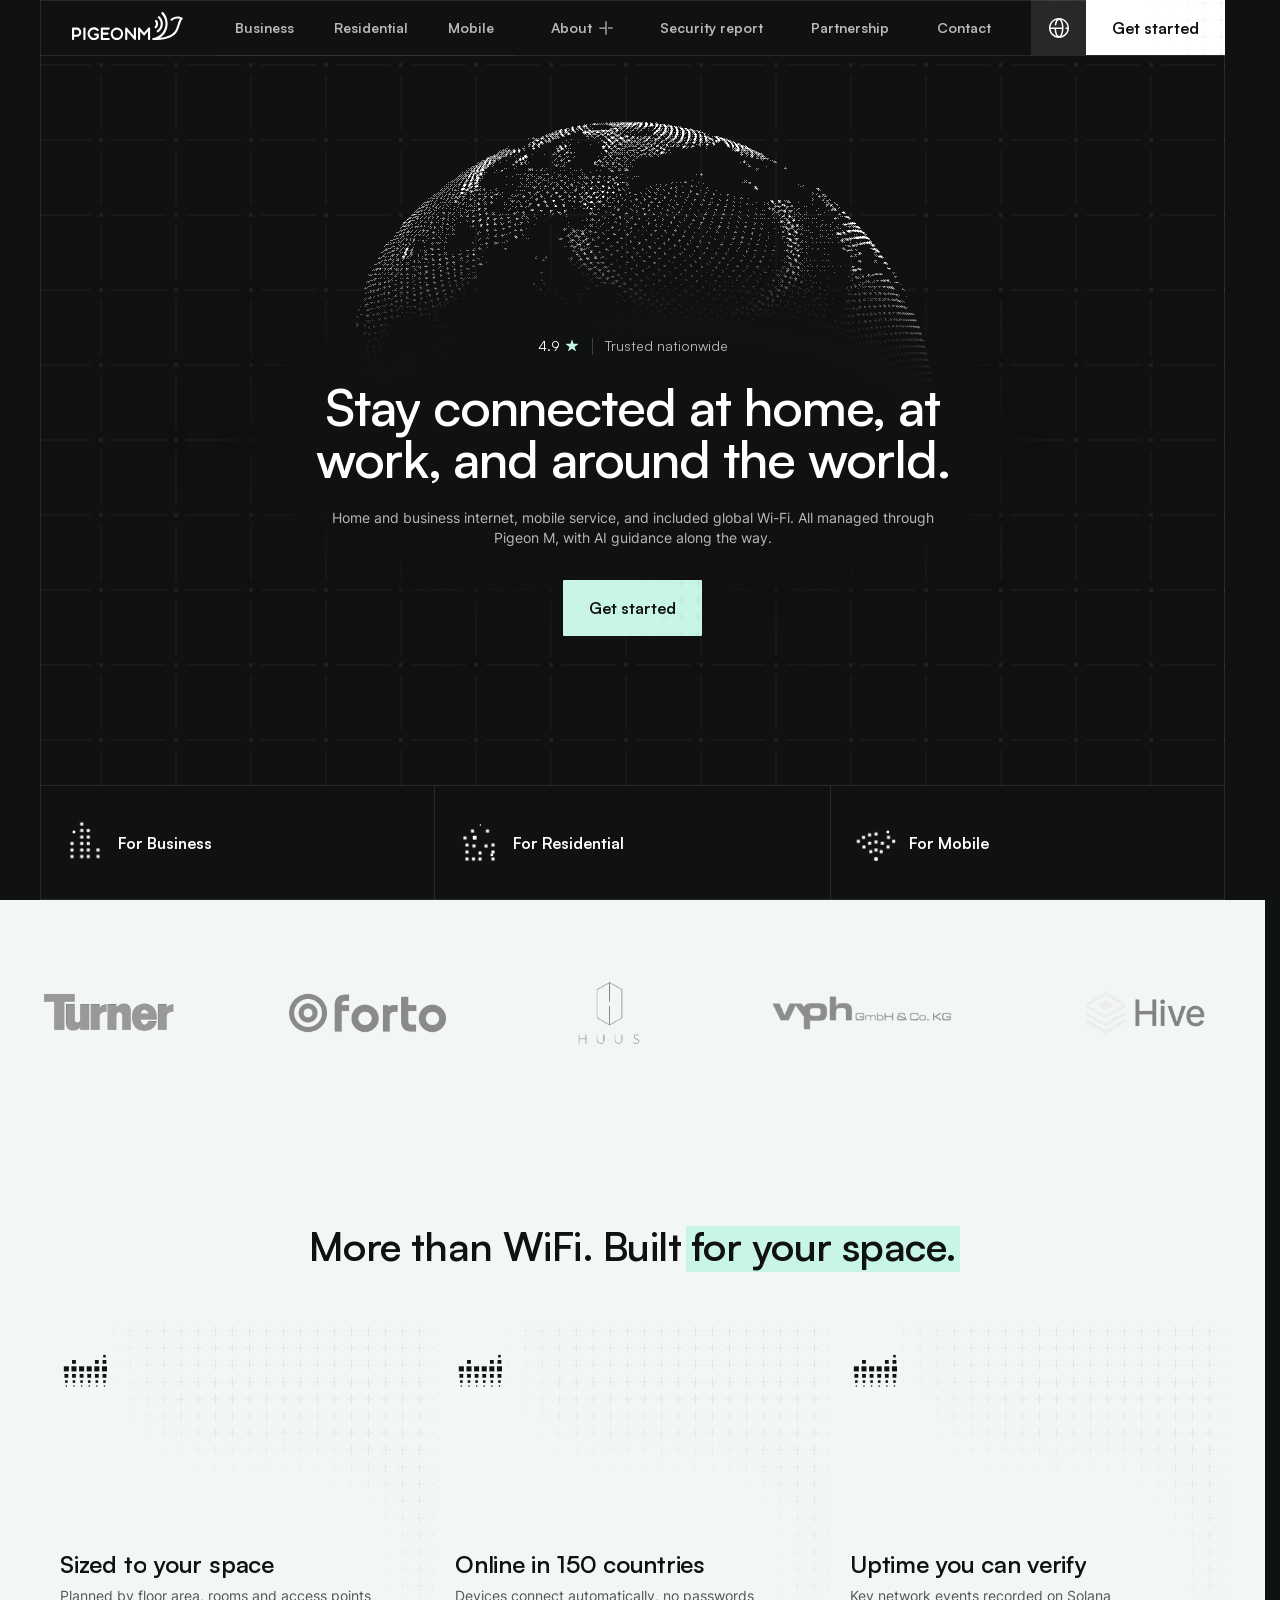
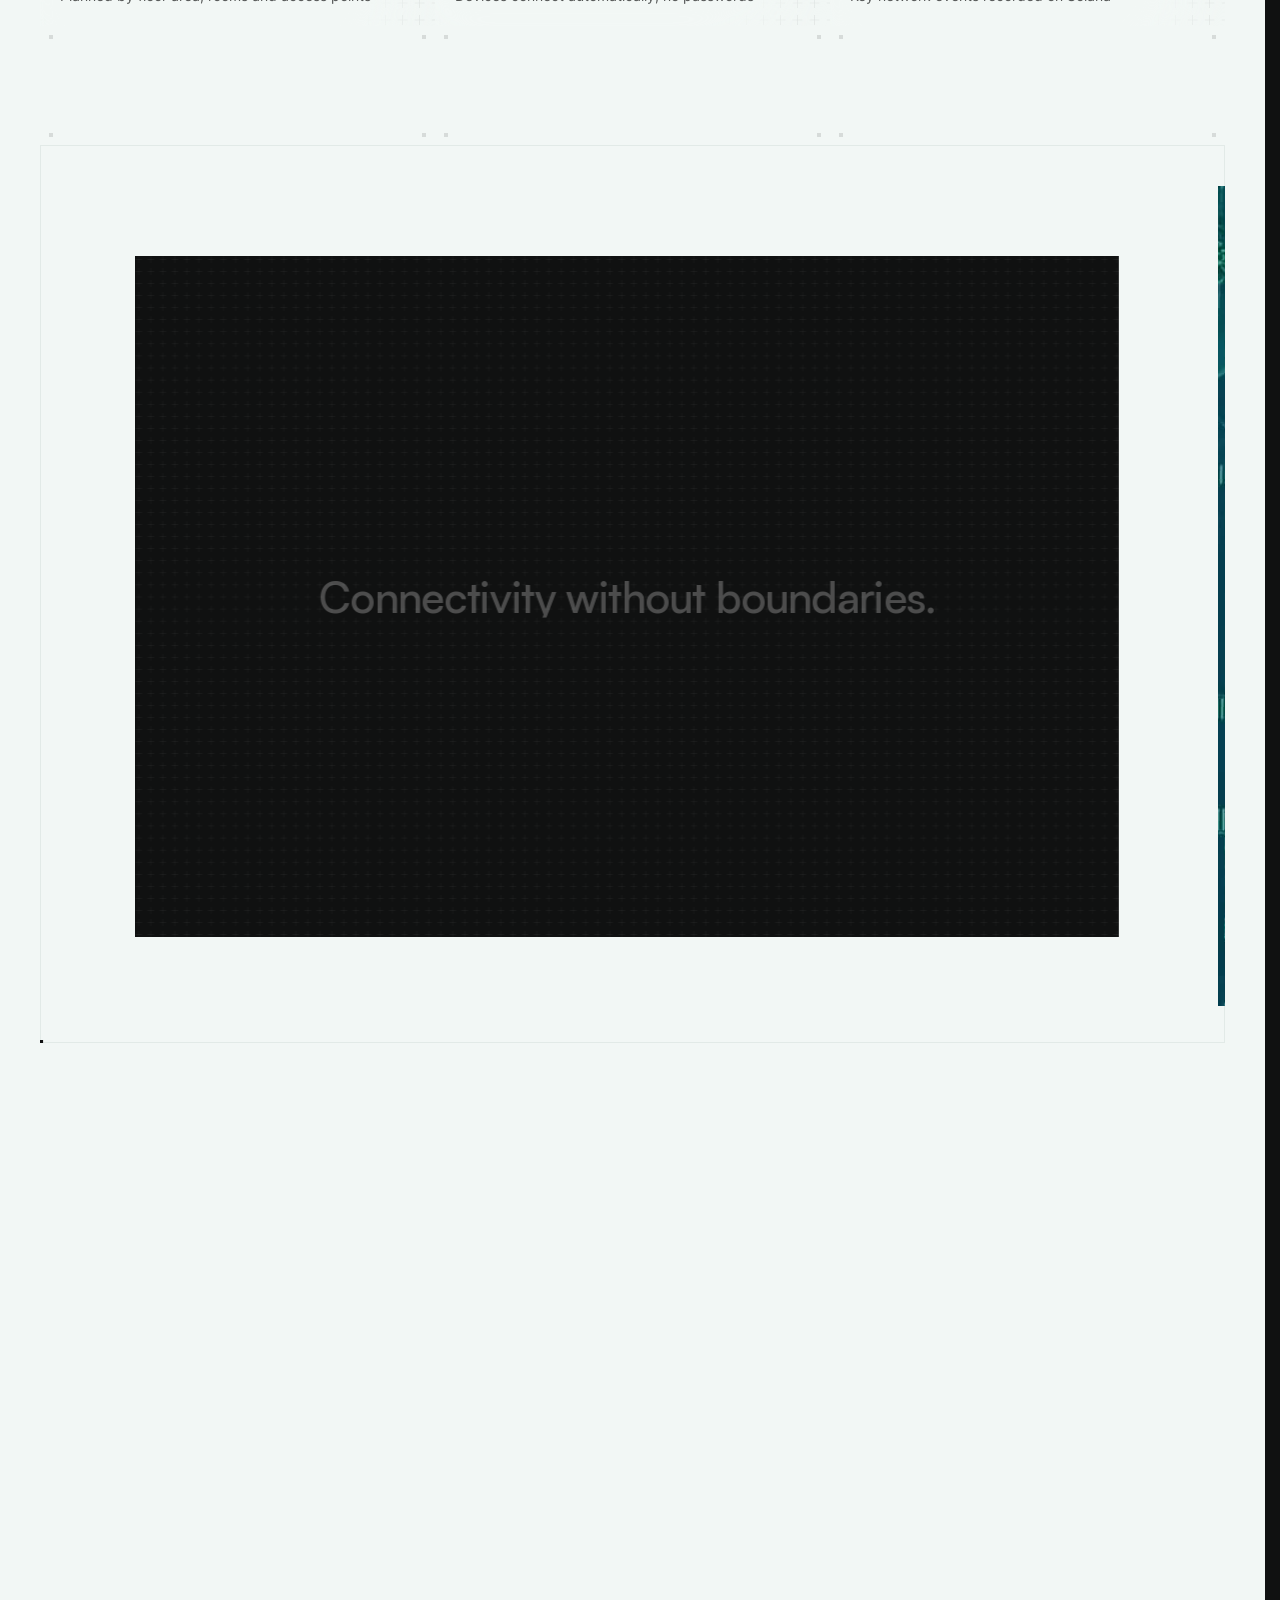
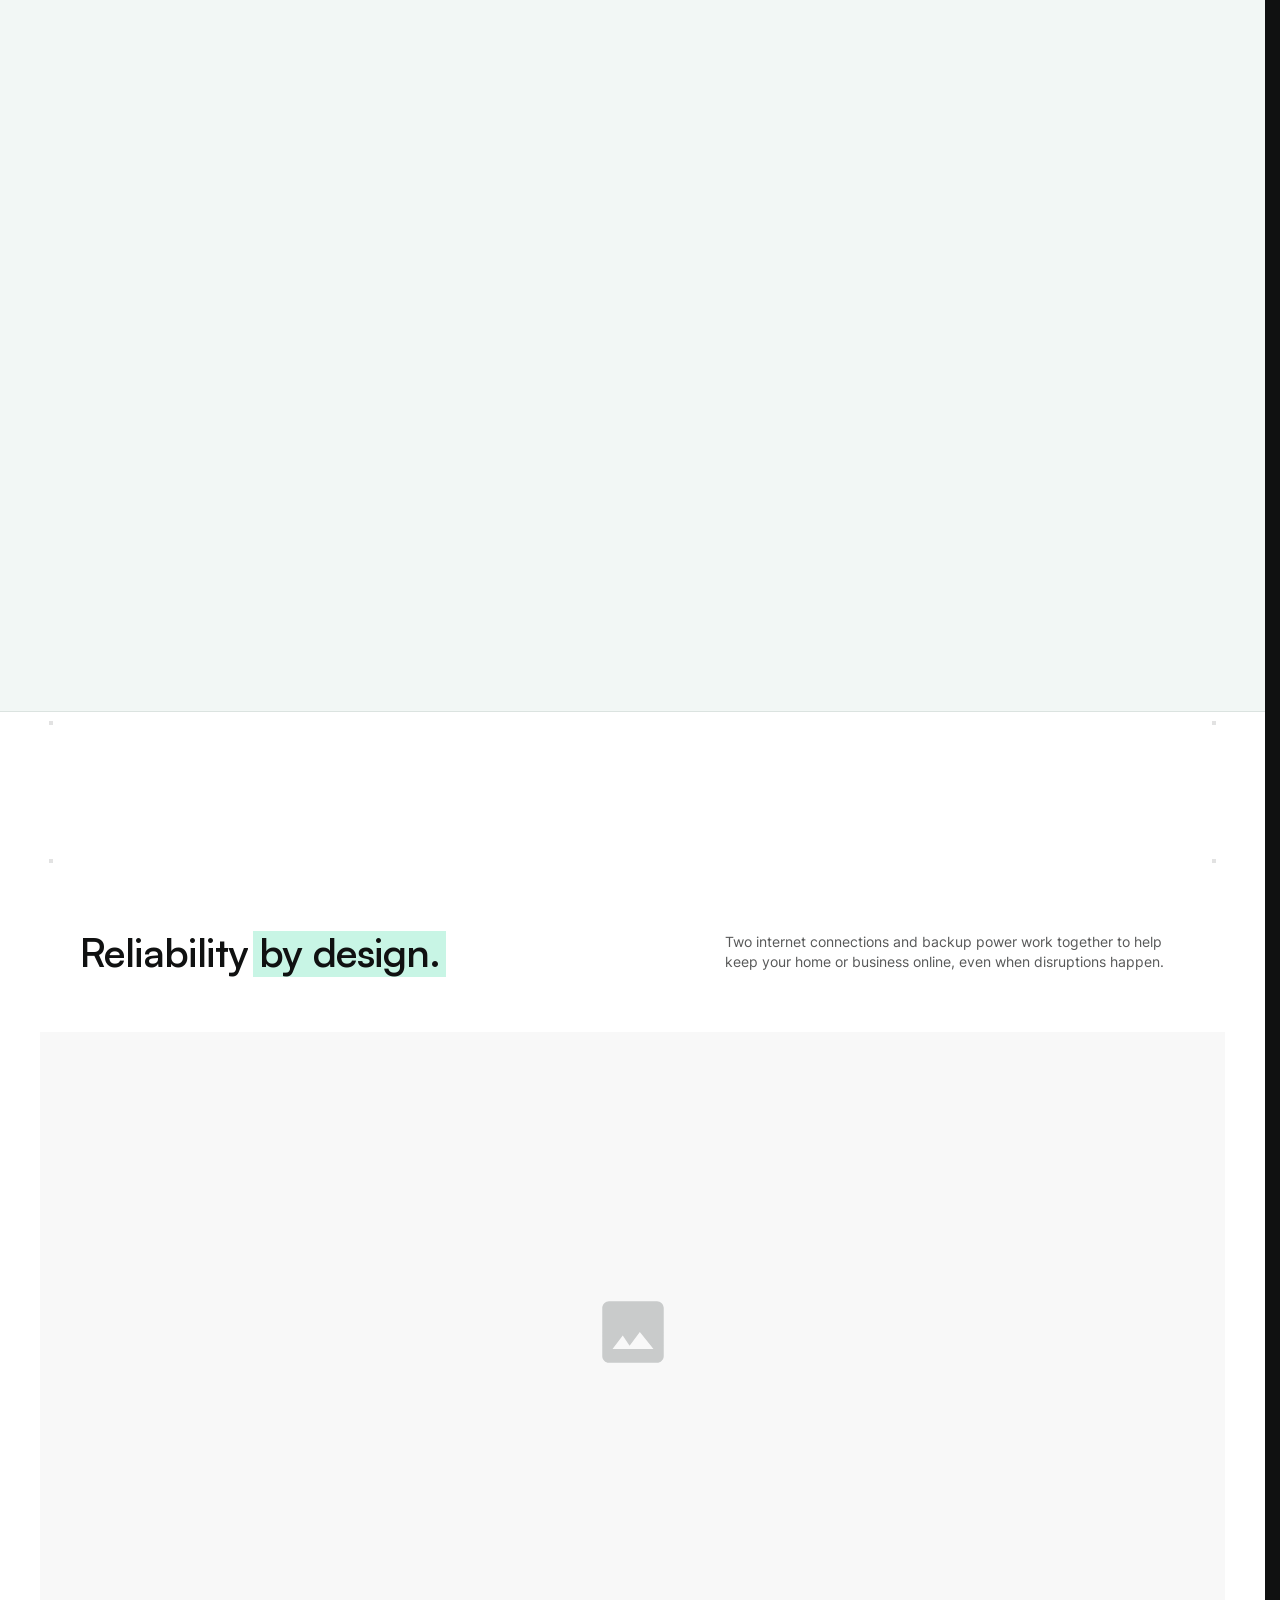
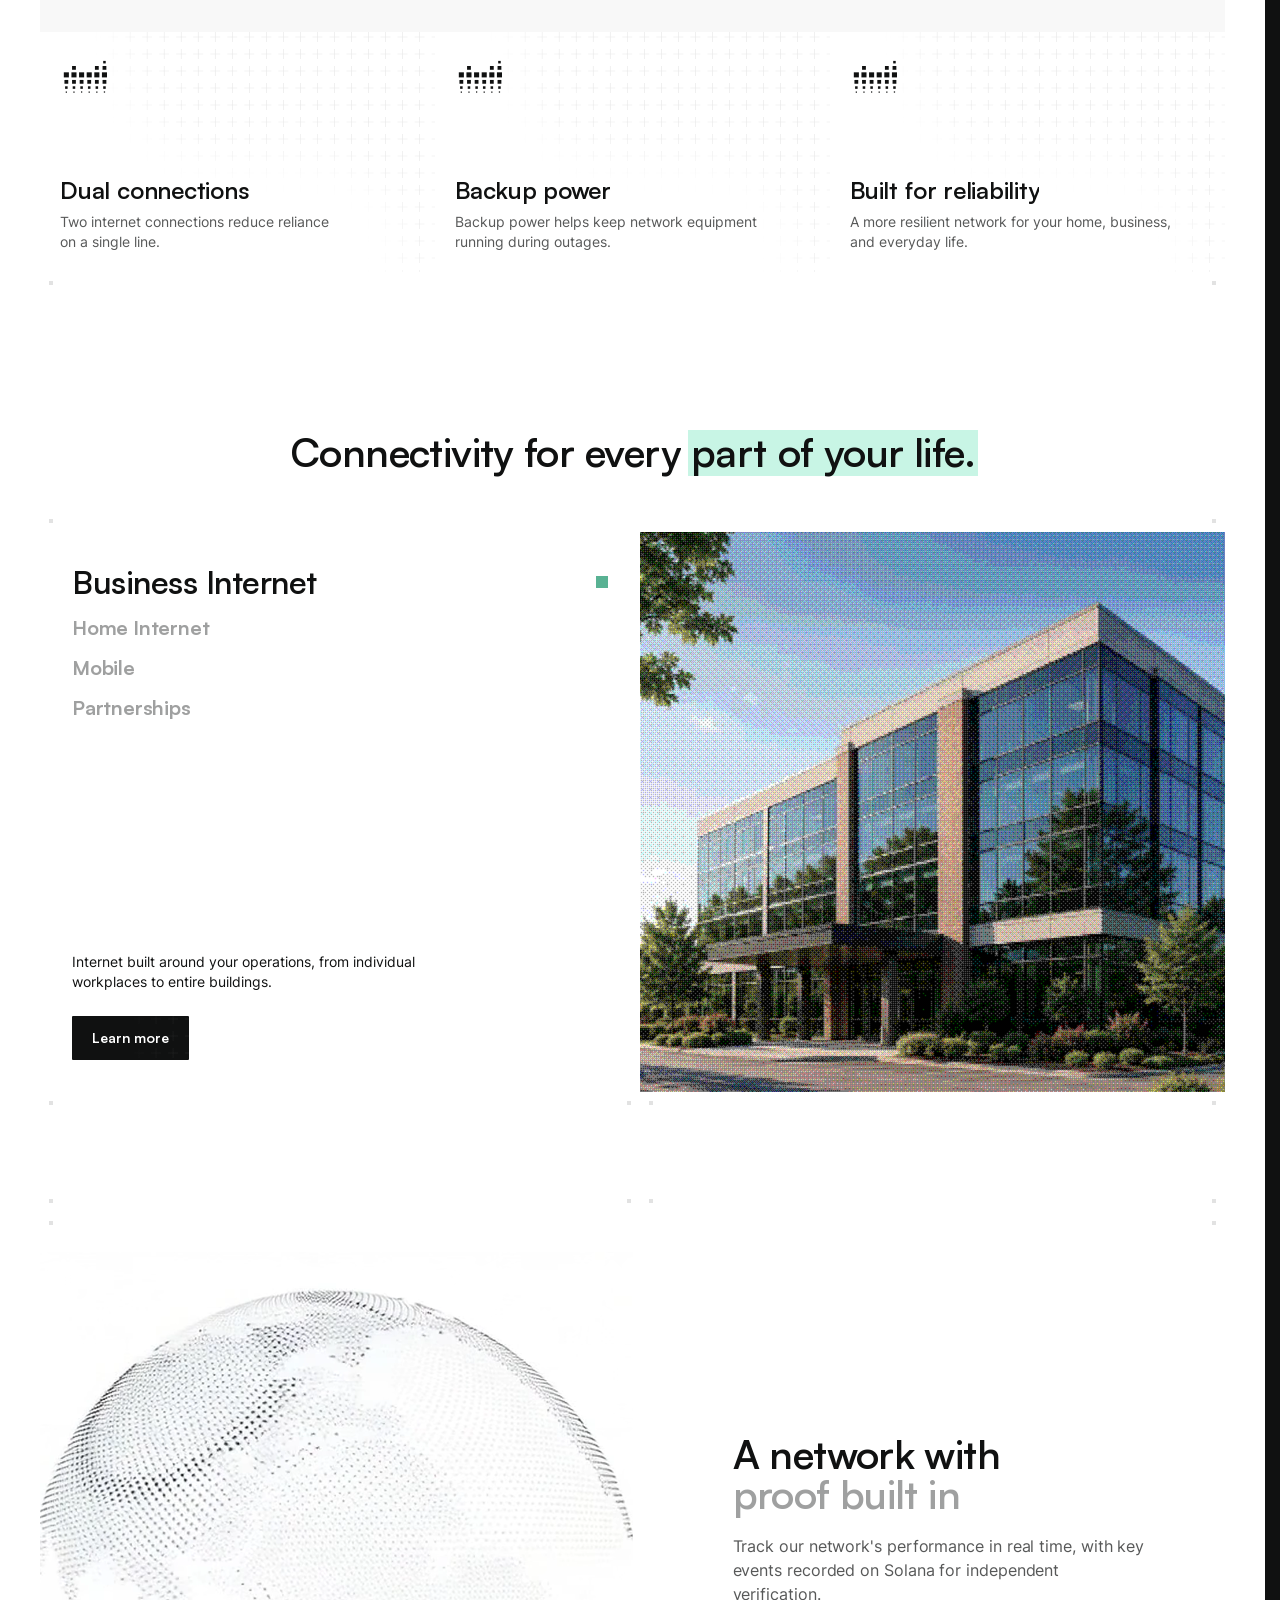
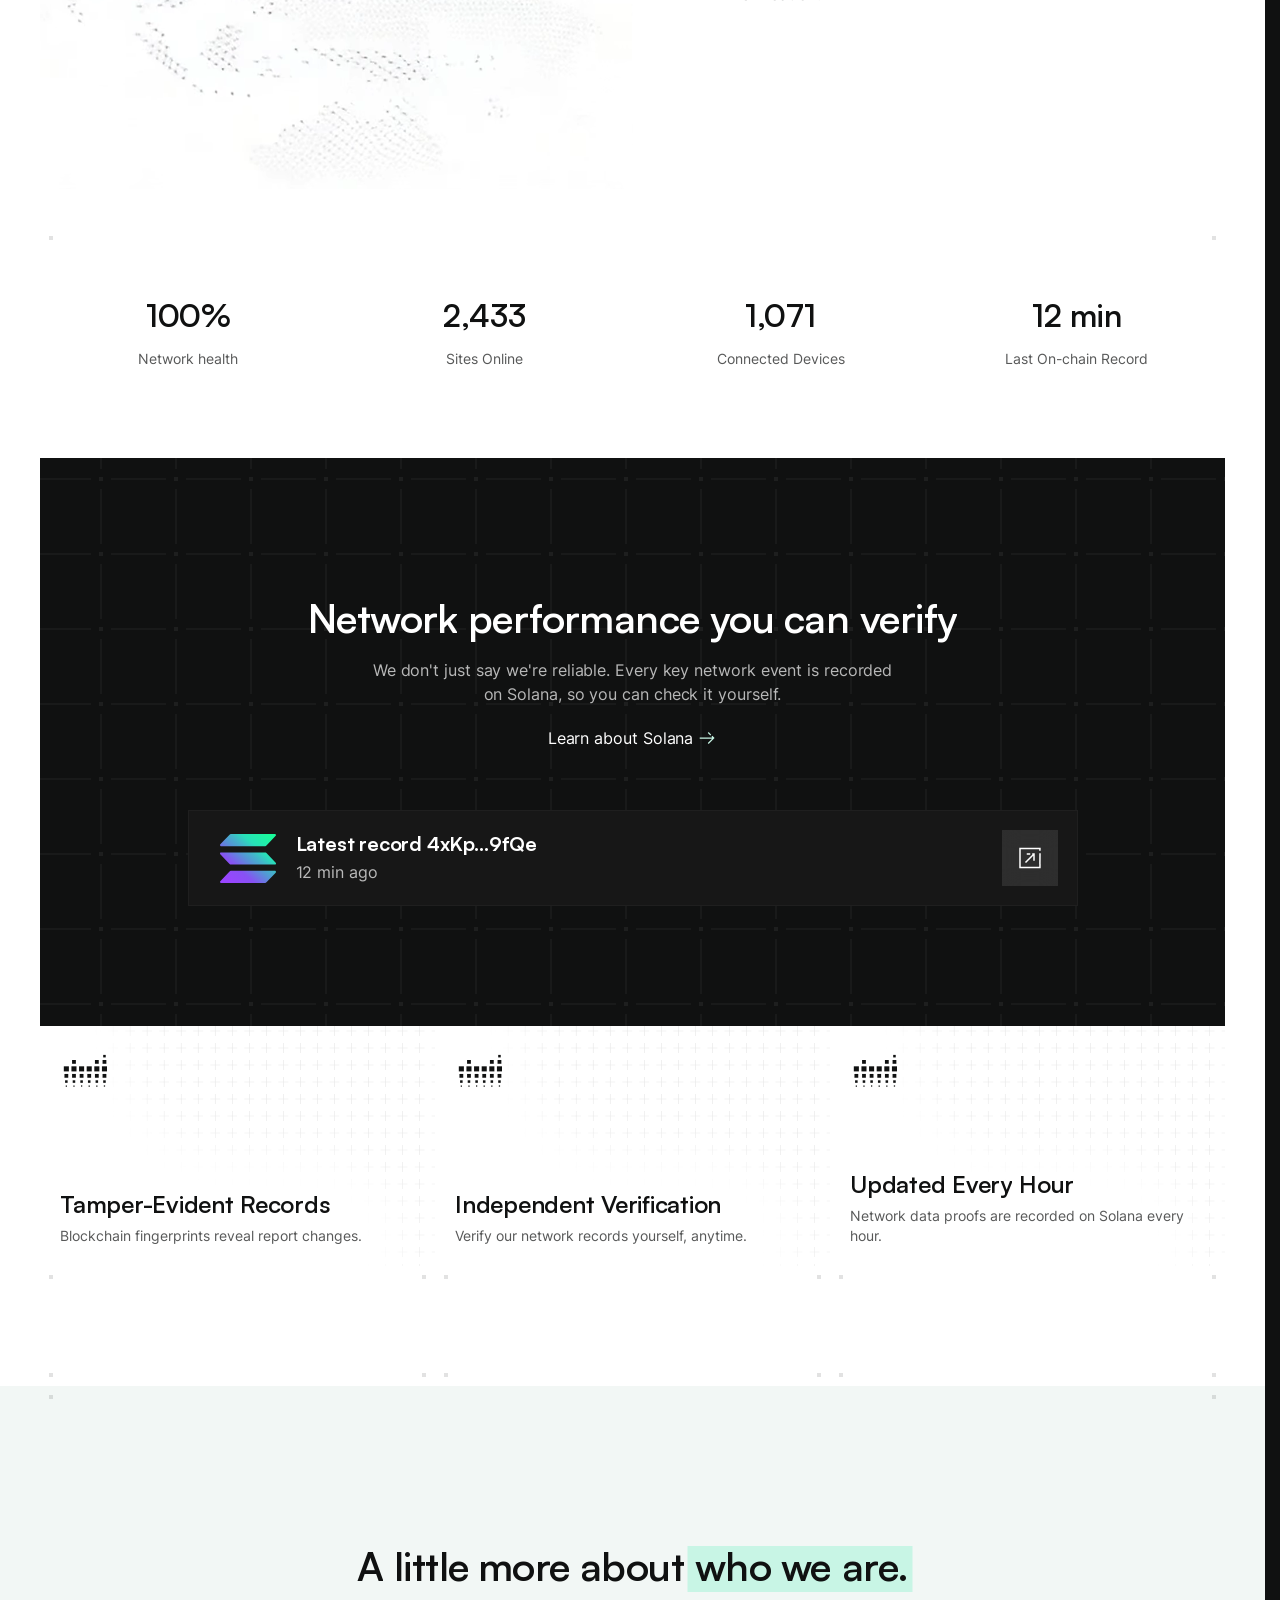
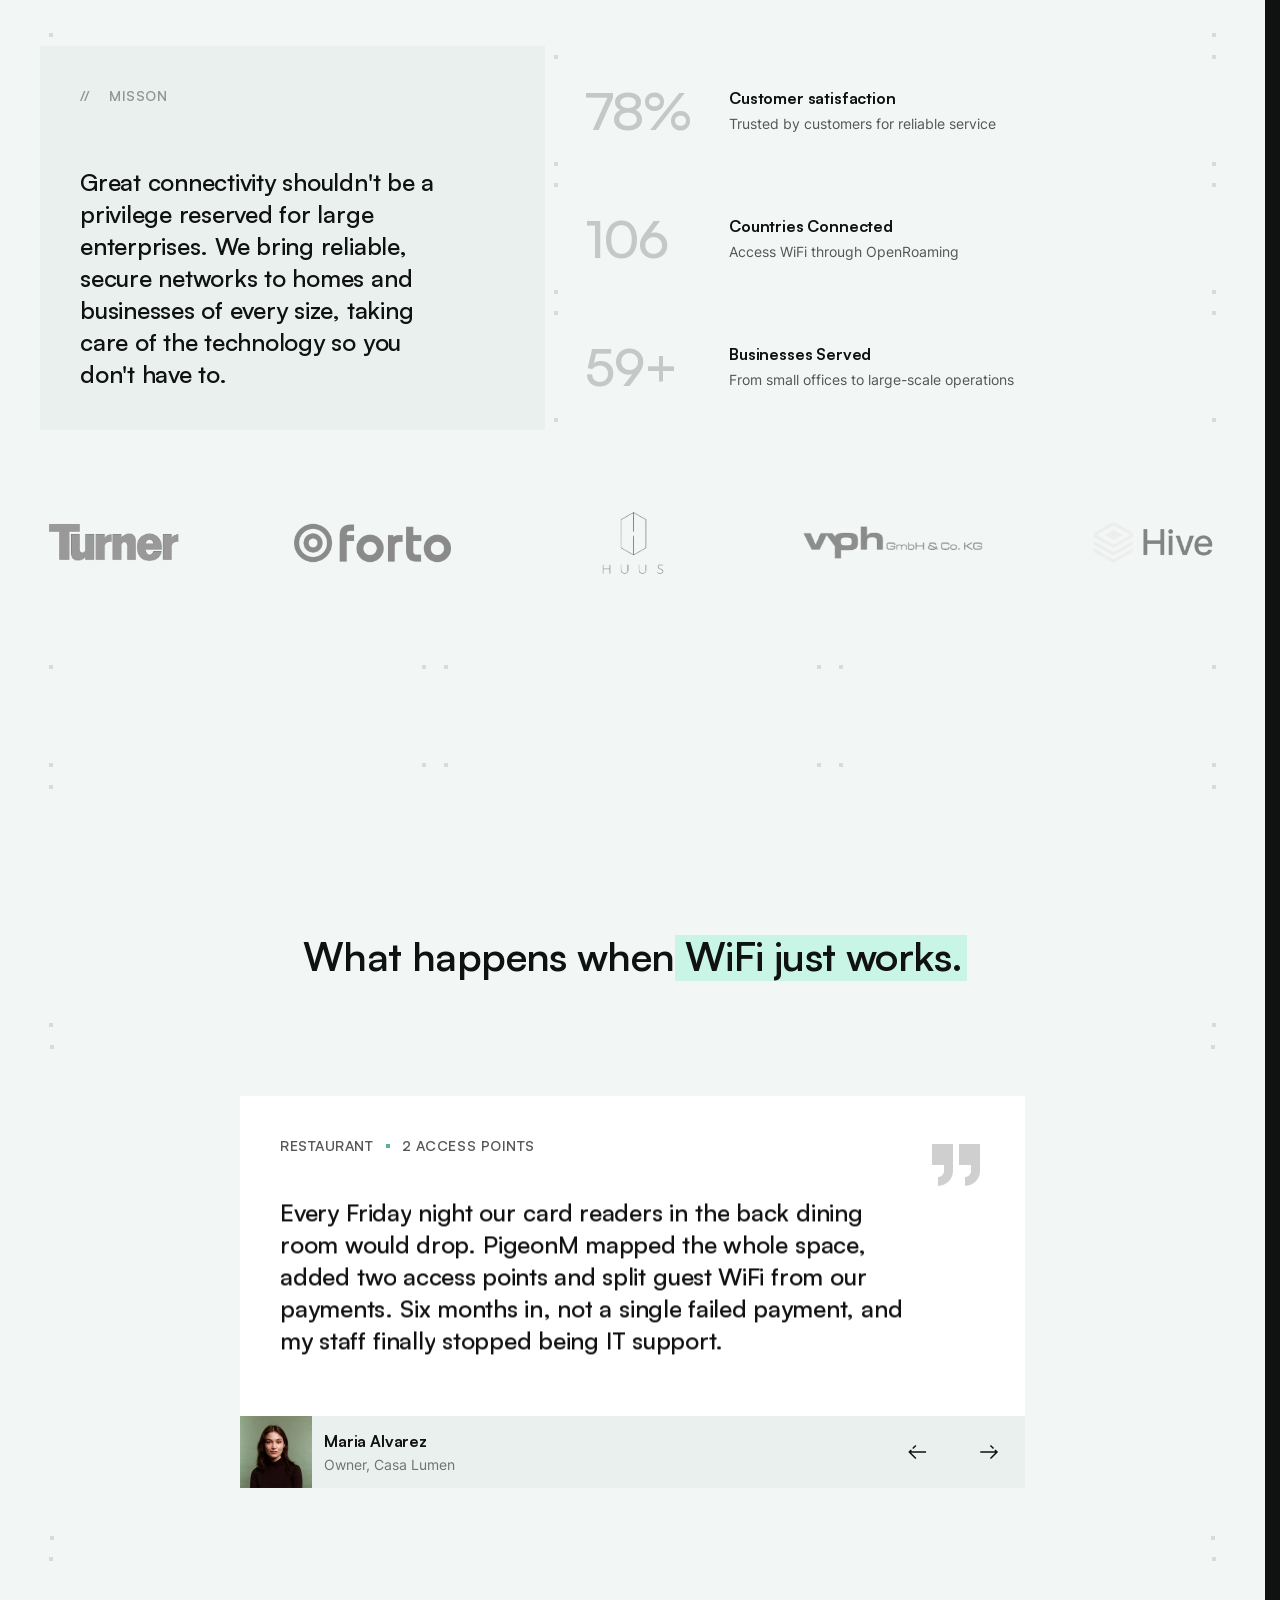
==== index.html @ c3266a2f "Picking Business in the home hero goes to the Business page The hero's For Business card now leads t" ====
<!doctype html>
<html lang="en">
<head>
  <meta charset="utf-8">
  <meta name="viewport" content="width=device-width, initial-scale=1">
  <title>PigeonM — WiFi for business, residential and mobile</title>
  <script>
    document.documentElement.classList.add('js', 'is-locked');
    // every page opens at its top, never where the last one was scrolled to (js/hero.js)
    if ('scrollRestoration' in history) history.scrollRestoration = 'manual';
  </script>
  <!-- the loader's dark page from the very first paint -->
  <style>html, body { margin: 0; background: #101111; }</style>
  <script src="js/hero.js?v=36b60ce7" defer></script>
  <script src="js/sections.js?v=b0cf4c87" defer></script>
  <script src="js/connectivity.js?v=be5ec147" defer></script>
  <script src="js/dither.js?v=cad372d1" defer></script>
  <script src="js/connect.js?v=bdda05f8" defer></script>
  <script src="js/testimonials.js?v=256f5515" defer></script>
  <script src="js/faq.js?v=5b57e563" defer></script>
  <script src="js/plus-grid.js?v=1c6efb88" defer></script>
  <script src="js/grid.js?v=de0c2bf2" defer></script>
  <link rel="stylesheet" href="css/hero.css?v=3aaf5d09">
  <link rel="stylesheet" href="css/sections.css?v=01cfec4d">
</head>
<body>

<!-- Loader: the hero's planet (the same clip, dithered alike) turns in the middle of the screen,
     then fades away and the hero draws itself in (js/hero.js) -->
<div class="loader" aria-hidden="true">
  <!-- the hero's grid, in its place, drawing in from the centre while the sphere turns -->
  <span class="loader__grid"><span class="hero__pattern"></span></span>
  <img class="loader__logo" src="assets/icons/logo.svg" width="107" height="26.8534" alt="">
  <div class="loader__planet">
    <video class="loader__planet-video" muted loop playsinline autoplay preload="auto" tabindex="-1" data-rate="0.6" data-dither-invert="1" data-dither-gain="2.4">
      <source src="assets/video/network-globe.webm" type="video/webm">
      <source src="assets/video/network-globe.mp4" type="video/mp4">
    </video>
  </div>
</div>

<section class="hero is-home" data-hero data-state="home">
  <!-- the content box's backdrop: the grid pattern, and over it the default hero's planet (Figma
       350:13952) or an audience's dithered illustration (Figma 340:10854 / 340:10880 / 340:10906) -->
  <div class="hero__bg" aria-hidden="true">
    <span class="hero__pattern"></span>
    <!-- the planet and its shade, fitted to the copy together (js/hero.js) -->
    <div class="hero__fit is-active" data-bg="home">
    <div class="hero__planet">
      <div class="hero__planet-media">
        <video class="hero__planet-video" muted loop playsinline autoplay preload="auto" tabindex="-1" data-rate="0.6" data-dither-invert="1" data-dither-gain="2.4">
          <source src="assets/video/network-globe.webm" type="video/webm">
          <source src="assets/video/network-globe.mp4" type="video/mp4">
        </video>
      </div>
    </div>
    <!-- a dark, blurred ellipse behind the copy, so the planet fades out under it -->
    <span class="hero__shade"></span>
    </div>
    <img class="hero__bg-img" data-bg="business" data-src="assets/img/hero-business.webp"
         data-srcset="assets/img/hero-business.webp 1x, assets/img/hero-business@2x.webp 2x" width="922" height="754" alt="">
    <img class="hero__bg-img" data-bg="residential" data-src="assets/img/hero-residential.webp"
         data-srcset="assets/img/hero-residential.webp 1x, assets/img/hero-residential@2x.webp 2x" width="944" height="754" alt="">
    <img class="hero__bg-img" data-bg="mobile" data-src="assets/img/hero-mobile.webp"
         data-srcset="assets/img/hero-mobile.webp 1x, assets/img/hero-mobile@2x.webp 2x" width="942" height="754" alt="">
    <!-- a mint glow that follows the pointer over the illustration (Figma 302:3647), kept to the
         illustration's own shape -->
    <span class="hero__glow-area"><span class="hero__glow"></span></span>
    <span class="hero__wipe"></span>
  </div>

  <div class="hero__frame">
    <!-- Header -->
    <header class="header">
      <!-- the logo goes to the home page; on it, it takes the hero back to its default -->
      <a class="header__logo" href="index.html" aria-label="PigeonM — home" data-intro="header" data-target="home">
        <img src="assets/icons/logo.svg" width="107" height="26.8534" alt="">
      </a>

      <nav class="audience" role="tablist" aria-label="Audience" data-intro="header">
        <span class="audience__indicator" aria-hidden="true"></span>
        <!-- Business has a page of its own -->
        <a class="audience__tab" href="business.html" data-target="business" data-page>Business</a>
        <button class="audience__tab" role="tab" aria-selected="false" data-target="residential">Residential</button>
        <button class="audience__tab" role="tab" aria-selected="false" data-target="mobile">Mobile</button>
      </nav>

      <div class="header__actions">
        <div class="header__links">
          <a class="header__link" href="#about" data-intro="header">
            About
            <span class="icon icon--plus" aria-hidden="true"><img src="assets/icons/plus-light.svg" width="20" height="20" alt=""></span>
          </a>
          <a class="header__link" href="#security" data-intro="header">Security report</a>
          <a class="header__link" href="#partnership" data-intro="header">Partnership</a>
          <a class="header__link" href="#contact" data-intro="header">Contact</a>
        </div>
        <div class="header__cta">
          <button class="header__lang" type="button" aria-label="Change language" data-intro="header">
            <img src="assets/icons/globe.svg" width="24" height="24" alt="">
          </button>
          <a class="btn btn--sm" href="#start" data-intro="header"><span>Get started</span></a>
        </div>
      </div>
    </header>

    <!-- Content: the default hero's copy, centred, and each audience's, on the left -->
    <div class="hero__content">
      <div class="panel panel--home is-active" data-panel="home">
        <div class="rating">
          <span class="rating__score">
            4.9
            <span class="icon icon--star" aria-hidden="true"><img src="assets/icons/star.svg" width="16" height="16" alt=""></span>
          </span>
          <img class="rating__divider" src="assets/icons/divider.svg" width="1" height="17" alt="" aria-hidden="true">
          <span>Trusted nationwide</span>
        </div>
        <h1 class="panel__title" data-split>Stay connected at home, at work, and around the world.</h1>
        <p class="panel__text">Home and business internet, mobile service, and included global Wi-Fi. All managed through Pigeon M, with AI guidance along the way.</p>
        <a class="btn btn--mint" href="#start"><span>Get started</span></a>
      </div>

      <div class="panel" data-panel="business" aria-hidden="true">
        <div class="rating">
          <span class="rating__score">
            4.9
            <span class="icon icon--star" aria-hidden="true"><img src="assets/icons/star.svg" width="16" height="16" alt=""></span>
          </span>
          <img class="rating__divider" src="assets/icons/divider.svg" width="1" height="17" alt="" aria-hidden="true">
          <span>Trusted nationwide</span>
        </div>
        <h2 class="panel__title" data-split>Business WiFi that covers every corner of your operation</h2>
        <p class="panel__text">From offices and clinics to fleets, vessels and aircraft. We design, install and manage your network, sized to your space and fully supported.</p>
        <a class="btn btn--mint" href="business.html"><span>Get started</span></a>
      </div>

      <div class="panel" data-panel="residential" aria-hidden="true">
        <div class="rating">
          <span class="rating__score">
            4.9
            <span class="icon icon--star" aria-hidden="true"><img src="assets/icons/star.svg" width="16" height="16" alt=""></span>
          </span>
          <img class="rating__divider" src="assets/icons/divider.svg" width="1" height="17" alt="" aria-hidden="true">
          <span>Trusted nationwide</span>
        </div>
        <h2 class="panel__title" data-split>One network for your<br>entire building</h2>
        <p class="panel__text">For owners, managers and developers. We design, install and manage WiFi across every unit and common area, so residents move in already connected.</p>
        <a class="btn btn--mint" href="#start"><span>Connect your building</span></a>
      </div>

      <div class="panel" data-panel="mobile" aria-hidden="true">
        <div class="rating">
          <span class="rating__score">
            4.9
            <span class="icon icon--star" aria-hidden="true"><img src="assets/icons/star.svg" width="16" height="16" alt=""></span>
          </span>
          <img class="rating__divider" src="assets/icons/divider.svg" width="1" height="17" alt="" aria-hidden="true">
          <span>Trusted nationwide</span>
        </div>
        <h2 class="panel__title" data-split>WiFi that moves with<br>you around the world</h2>
        <p class="panel__text">Stay connected automatically and securely through OpenRoaming WiFi networks in 150 countries. No passwords, no repeated sign-ins.</p>
        <a class="btn btn--mint" href="#start"><span>Get started</span></a>
      </div>
    </div>

    <!-- Audience cards -->
    <div class="cards">
      <span class="cards__highlight" aria-hidden="true"></span>
      <a class="card" href="business.html" data-target="business" data-intro="card" data-page>
        <span class="card__icon" aria-hidden="true"></span>
        <span class="card__label">For Business</span>
      </a>
      <a class="card" href="#residential" data-target="residential" data-intro="card">
        <span class="card__icon" aria-hidden="true"></span>
        <span class="card__label">For Residential</span>
      </a>
      <a class="card" href="#mobile" data-target="mobile" data-intro="card">
        <span class="card__icon" aria-hidden="true"></span>
        <span class="card__label">For Mobile</span>
      </a>
    </div>
  </div>
</section>

<section class="logos" aria-label="Trusted by">
  <ul class="logos__list">
    <li class="logos__item"><img loading="lazy" src="assets/logos/turner.png" width="136" height="44" alt="Turner"></li>
    <li class="logos__item"><img loading="lazy" src="assets/logos/forto.png" width="157" height="40" alt="Forto"></li>
    <li class="logos__item"><img loading="lazy" src="assets/logos/huus.png" width="100" height="90" alt="HUUS"></li>
    <li class="logos__item"><img loading="lazy" src="assets/logos/vph.png" width="180" height="65" alt="vph GmbH &amp; Co. KG"></li>
    <li class="logos__item"><img loading="lazy" src="assets/logos/hive.png" width="160" height="45" alt="Hive"></li>
  </ul>
</section>

<section class="benefits">
  <div class="benefits__head">
    <span class="benefits__mark benefits__mark--space" aria-hidden="true"></span>
    <h2 class="section-title">More than WiFi. Built for your space.</h2>
  </div>
  <div class="benefits__row">
    <article class="benefit">
      <img loading="lazy" class="benefit__grid" src="assets/patterns/plus-grid.svg" width="691" height="503" alt="" aria-hidden="true">
      <img loading="lazy" class="benefit__fade" src="assets/patterns/fade-1.svg" alt="" aria-hidden="true">
      <img loading="lazy" class="benefit__icon" src="assets/icons/dot-wave.svg" width="50" height="50" alt="" aria-hidden="true">
      <div class="benefit__text">
        <h3 class="benefit__title">Sized to your space</h3>
        <p class="benefit__desc">Planned by floor area, rooms and access points</p>
      </div>
    </article>
    <article class="benefit">
      <img loading="lazy" class="benefit__grid" src="assets/patterns/plus-grid.svg" width="691" height="503" alt="" aria-hidden="true">
      <img loading="lazy" class="benefit__fade" src="assets/patterns/fade-2.svg" alt="" aria-hidden="true">
      <img loading="lazy" class="benefit__icon" src="assets/icons/dot-wave.svg" width="50" height="50" alt="" aria-hidden="true">
      <div class="benefit__text">
        <h3 class="benefit__title">Online in 150 countries</h3>
        <p class="benefit__desc">Devices connect automatically, no passwords</p>
      </div>
    </article>
    <article class="benefit">
      <img loading="lazy" class="benefit__grid" src="assets/patterns/plus-grid.svg" width="691" height="503" alt="" aria-hidden="true">
      <img loading="lazy" class="benefit__fade" src="assets/patterns/fade-3.svg" alt="" aria-hidden="true">
      <img loading="lazy" class="benefit__icon" src="assets/icons/dot-wave.svg" width="50" height="50" alt="" aria-hidden="true">
      <div class="benefit__text">
        <h3 class="benefit__title">Uptime you can verify</h3>
        <p class="benefit__desc">Key network events recorded on Solana</p>
      </div>
    </article>
  </div>
</section>

<div class="divider" aria-hidden="true"><i></i><i></i><i></i></div>

<section class="connectivity" data-connectivity>
  <div class="connectivity__stage">
    <div class="connectivity__box">
      <div class="connectivity__track">
        <div class="connectivity__panel" data-panel="title">
          <div class="connectivity__media">
            <img loading="lazy" class="connectivity__pattern" src="assets/patterns/connectivity-grid.svg" width="1388" height="979" alt="" aria-hidden="true">
          </div>
          <p class="section-title connectivity__title">Connectivity without boundaries.</p>
        </div>
        <div class="connectivity__panel" data-panel="fixed-site">
          <div class="connectivity__media">
            <video class="connectivity__img" src="assets/connectivity/fixed-site.mp4" data-line="1.0 3.2" poster="assets/connectivity/fixed-site.jpg" muted playsinline preload="none" tabindex="-1" aria-label="Fixed sites: an office building"></video>
          </div>
        </div>
        <div class="connectivity__panel" data-panel="land-mobility">
          <div class="connectivity__media">
            <video class="connectivity__img" src="assets/connectivity/land-mobility.mp4" data-line="0.8 3.6" poster="assets/connectivity/land-mobility.jpg" muted playsinline preload="none" tabindex="-1" aria-label="Land mobility: a van on a dirt road"></video>
          </div>
        </div>
        <div class="connectivity__panel" data-panel="maritime">
          <div class="connectivity__media">
            <video class="connectivity__img" src="assets/connectivity/maritime.mp4" data-line="0.65 3.5" poster="assets/connectivity/maritime.jpg" muted playsinline preload="none" tabindex="-1" aria-label="Maritime: a cargo ship at sea"></video>
          </div>
        </div>
        <div class="connectivity__panel" data-panel="aviation">
          <div class="connectivity__media">
            <video class="connectivity__img" src="assets/connectivity/aviation.mp4" data-line="0.6 3.25" poster="assets/connectivity/aviation.jpg" muted playsinline preload="none" tabindex="-1" aria-label="Aviation: an airliner above the clouds"></video>
          </div>
        </div>
      </div>
    </div>
    <div class="connectivity__progress" aria-hidden="true"><span></span></div>
  </div>
</section>

<!-- Reliability ("Reliability by design.", Figma 343:11928) -->
<section class="reliability" aria-labelledby="reliability-title">
  <div class="reliability__frame">
    <div class="reliability__head">
      <div class="reliability__title">
        <span class="reliability__mark" aria-hidden="true"></span>
        <h2 class="section-title" id="reliability-title">Reliability by design.</h2>
      </div>
      <p class="reliability__desc">Two internet connections and backup power work together to help keep your home or business online, even when disruptions happen.</p>
    </div>
    <!-- the illustration is still to come: a placeholder, as in the design -->
    <div class="reliability__illus" aria-hidden="true">
      <svg viewBox="0 0 24 24" width="82" height="82"><path fill="currentColor" d="M19 3H5c-1.1 0-2 .9-2 2v14c0 1.1.9 2 2 2h14c1.1 0 2-.9 2-2V5c0-1.1-.9-2-2-2zM6 17l3-4 2 3 3-4 4 5H6z"/></svg>
    </div>
    <div class="benefits__row solana__row reliability__row">
      <article class="benefit">
        <img loading="lazy" class="benefit__grid" src="assets/patterns/plus-grid.svg" width="691" height="503" alt="" aria-hidden="true">
        <img loading="lazy" class="benefit__fade" src="assets/patterns/fade-white.svg" alt="" aria-hidden="true">
        <img loading="lazy" class="benefit__icon" src="assets/icons/dot-wave.svg" width="50" height="50" alt="" aria-hidden="true">
        <div class="benefit__text">
          <h3 class="benefit__title">Dual connections</h3>
          <p class="benefit__desc">Two internet connections reduce reliance<br>on a single line.</p>
        </div>
      </article>
      <article class="benefit">
        <img loading="lazy" class="benefit__grid" src="assets/patterns/plus-grid.svg" width="691" height="503" alt="" aria-hidden="true">
        <img loading="lazy" class="benefit__fade" src="assets/patterns/fade-white.svg" alt="" aria-hidden="true">
        <img loading="lazy" class="benefit__icon" src="assets/icons/dot-wave.svg" width="50" height="50" alt="" aria-hidden="true">
        <div class="benefit__text">
          <h3 class="benefit__title">Backup power</h3>
          <p class="benefit__desc">Backup power helps keep network equipment<br>running during outages.</p>
        </div>
      </article>
      <article class="benefit">
        <img loading="lazy" class="benefit__grid" src="assets/patterns/plus-grid.svg" width="691" height="503" alt="" aria-hidden="true">
        <img loading="lazy" class="benefit__fade" src="assets/patterns/fade-white.svg" alt="" aria-hidden="true">
        <img loading="lazy" class="benefit__icon" src="assets/icons/dot-wave.svg" width="50" height="50" alt="" aria-hidden="true">
        <div class="benefit__text">
          <h3 class="benefit__title">Built for reliability</h3>
          <p class="benefit__desc">A more resilient network for your home, business,<br>and everyday life.</p>
        </div>
      </article>
    </div>
  </div>
</section>

<!-- Services ("Connectivity for every part of your life.", Figma 344:13312 and its states) -->
<section class="connect" aria-labelledby="connect-title">
  <div class="connect__frame">
    <div class="connect__head">
      <span class="connect__mark" aria-hidden="true"></span>
      <h2 class="section-title" id="connect-title">Connectivity for every part of your life.</h2>
    </div>
    <div class="connect__body">
      <div class="connect__side">
        <ul class="connect__list" role="tablist" aria-label="Services">
          <li><button class="connect__item is-active" type="button" role="tab" aria-selected="true" data-connect="business">Business Internet</button></li>
          <li><button class="connect__item" type="button" role="tab" aria-selected="false" data-connect="home">Home Internet</button></li>
          <li><button class="connect__item" type="button" role="tab" aria-selected="false" data-connect="mobile">Mobile</button></li>
          <li><button class="connect__item" type="button" role="tab" aria-selected="false" data-connect="partnerships">Partnerships</button></li>
        </ul>
        <div class="connect__copies">
        <div class="connect__copy is-active" data-connect="business">
          <p class="connect__desc">Internet built around your operations, from individual<br>workplaces to entire buildings.</p>
          <a class="btn btn--dark btn--s" href="business.html"><span>Learn more</span></a>
        </div>
        <div class="connect__copy" data-connect="home" aria-hidden="true">
          <p class="connect__desc">Reliable internet coverage designed for private homes<br>and entire residential buildings.</p>
          <a class="btn btn--dark btn--s" href="#home-internet"><span>Learn more</span></a>
        </div>
        <div class="connect__copy" data-connect="mobile" aria-hidden="true">
          <p class="connect__desc">Mobile lines, device activation, and global Wi-Fi access<br>through the Pigeon M app.</p>
          <a class="btn btn--dark btn--s" href="#mobile"><span>Learn more</span></a>
        </div>
        <div class="connect__copy" data-connect="partnerships" aria-hidden="true">
          <p class="connect__desc">Connectivity solutions for schools, organizations,<br>and communities.</p>
          <a class="btn btn--dark btn--s" href="#partnerships"><span>Learn more</span></a>
        </div>
        </div>
      </div>
      <div class="connect__media">
      <img class="connect__img is-active" data-connect="business" src="assets/connect/business.webp" loading="lazy" width="760" height="560" alt="">
      <img class="connect__img" data-connect="home" src="assets/connect/home.webp" loading="lazy" width="760" height="560" alt="">
      <img class="connect__img" data-connect="mobile" src="assets/connect/mobile.webp" loading="lazy" width="760" height="560" alt="">
      <img class="connect__img" data-connect="partnerships" src="assets/connect/partnerships.webp" loading="lazy" width="760" height="560" alt="">
      </div>
    </div>
  </div>
  <div class="divider divider--white divider--connect" aria-hidden="true"><i></i><i></i></div>
</section>

<section class="network" aria-labelledby="network-title">
  <div class="network__frame">
    <div class="network__main">
      <div class="network__media">
        <video poster="assets/img/network-globe.jpg" width="1672" height="941" muted loop playsinline preload="metadata" tabindex="-1" aria-label="A dotted globe, slowly turning">
          <source src="assets/video/network-globe.webm" type="video/webm">
          <source src="assets/video/network-globe.mp4" type="video/mp4">
        </video>
      </div>
      <div class="network__copy">
        <div class="network__texts">
          <h2 class="network__title" id="network-title">A network with<br><span>proof built in</span></h2>
          <p class="network__desc">Track our network&#39;s performance in real time, with key events recorded on Solana for independent verification.</p>
        </div>
      </div>
    </div>
    <dl class="network__stats">
      <div class="stat"><dt class="stat__value">100%</dt><dd class="stat__label">Network health</dd></div>
      <div class="stat"><dt class="stat__value">2,450</dt><dd class="stat__label">Sites Online</dd></div>
      <div class="stat"><dt class="stat__value">1,089</dt><dd class="stat__label">Connected Devices</dd></div>
      <div class="stat"><dt class="stat__value">12 min</dt><dd class="stat__label">Last On-chain Record</dd></div>
    </dl>
  </div>
</section>

<!-- Proof on Solana ("Network performance you can verify", Figma 281:4447) -->
<section class="solana" aria-labelledby="solana-title">
  <div class="solana__frame">
    <div class="solana__panel">
      <span class="solana__pattern" aria-hidden="true"></span>
      <div class="solana__head">
        <h2 class="section-title solana__title" id="solana-title">Network performance you can verify</h2>
        <p class="solana__desc">We don't just say we're reliable. Every key network event is recorded<br>on Solana, so you can check it yourself.</p>
        <a class="solana__link" href="#solana">Learn about Solana <img loading="lazy" src="assets/icons/arrow-right-mint.svg" width="20" height="20" alt="" aria-hidden="true"></a>
      </div>
      <div class="solana__record">
        <img loading="lazy" class="solana__logo" src="assets/icons/solana.svg" width="56" height="48.79" alt="Solana">
        <div class="solana__texts">
          <p class="solana__hash">Latest record 4xKp…9fQe</p>
          <p class="solana__time">12 min ago</p>
        </div>
        <a class="solana__open" href="#solana" aria-label="Open the record on Solana"><img loading="lazy" src="assets/icons/square-arrow.svg" width="24" height="24" alt=""></a>
      </div>
    </div>
    <div class="benefits__row solana__row">
      <article class="benefit">
        <img loading="lazy" class="benefit__grid" src="assets/patterns/plus-grid.svg" width="691" height="503" alt="" aria-hidden="true">
        <img loading="lazy" class="benefit__fade" src="assets/patterns/fade-white.svg" alt="" aria-hidden="true">
        <img loading="lazy" class="benefit__icon" src="assets/icons/dot-wave.svg" width="50" height="50" alt="" aria-hidden="true">
        <div class="benefit__text">
          <h3 class="benefit__title">Tamper-Evident Records</h3>
          <p class="benefit__desc">Blockchain fingerprints reveal report changes.</p>
        </div>
      </article>
      <article class="benefit">
        <img loading="lazy" class="benefit__grid" src="assets/patterns/plus-grid.svg" width="691" height="503" alt="" aria-hidden="true">
        <img loading="lazy" class="benefit__fade" src="assets/patterns/fade-white.svg" alt="" aria-hidden="true">
        <img loading="lazy" class="benefit__icon" src="assets/icons/dot-wave.svg" width="50" height="50" alt="" aria-hidden="true">
        <div class="benefit__text">
          <h3 class="benefit__title">Independent Verification</h3>
          <p class="benefit__desc">Verify our network records yourself, anytime.</p>
        </div>
      </article>
      <article class="benefit">
        <img loading="lazy" class="benefit__grid" src="assets/patterns/plus-grid.svg" width="691" height="503" alt="" aria-hidden="true">
        <img loading="lazy" class="benefit__fade" src="assets/patterns/fade-white.svg" alt="" aria-hidden="true">
        <img loading="lazy" class="benefit__icon" src="assets/icons/dot-wave.svg" width="50" height="50" alt="" aria-hidden="true">
        <div class="benefit__text">
          <h3 class="benefit__title">Updated Every Hour</h3>
          <p class="benefit__desc">Network data proofs are recorded on Solana every hour.</p>
        </div>
      </article>
    </div>
  </div>
</section>

<div class="divider divider--white" aria-hidden="true"><i></i><i></i><i></i></div>

<!-- About ("A little more about who we are.", Figma 284:2666) -->
<section class="about" aria-labelledby="about-title" id="about">
  <div class="about__frame">
    <div class="about__head">
      <span class="about__mark" aria-hidden="true"></span>
      <h2 class="section-title" id="about-title">A little more about who we are.</h2>
    </div>
    <div class="about__grid">
      <div class="about__mission">
        <p class="about__overline"><span>//</span>Misson</p>
        <p class="about__statement">Great connectivity shouldn't be a privilege reserved for large enterprises. We bring reliable, secure networks to homes and businesses of every size, taking care of the technology so you don't have to.</p>
      </div>
      <dl class="about__stats">
        <div class="about__stat">
          <dt class="about__value">98%</dt>
          <dd class="about__texts"><b>Customer satisfaction</b><span>Trusted by customers for reliable service</span></dd>
        </div>
        <div class="about__stat">
          <dt class="about__value">150</dt>
          <dd class="about__texts"><b>Countries Connected</b><span>Access WiFi through OpenRoaming</span></dd>
        </div>
        <div class="about__stat">
          <dt class="about__value">100+</dt>
          <dd class="about__texts"><b>Businesses Served</b><span>From small offices to large-scale operations</span></dd>
        </div>
      </dl>
      <ul class="about__logos" aria-label="Trusted by">
        <li><img loading="lazy" src="assets/logos/turner.png" width="136" height="44" alt="Turner"></li>
        <li><img loading="lazy" src="assets/logos/forto.png" width="157" height="40" alt="Forto"></li>
        <li><img loading="lazy" src="assets/logos/huus.png" width="100" height="90" alt="HUUS"></li>
        <li><img loading="lazy" src="assets/logos/vph.png" width="180" height="65" alt="vph GmbH &amp; Co. KG"></li>
        <li><img loading="lazy" src="assets/logos/hive.png" width="160" height="45" alt="Hive"></li>
      </ul>
    </div>
  </div>
</section>

<div class="divider" aria-hidden="true"><i></i><i></i><i></i></div>

<!-- Testimonials ("What happens when WiFi just works.", Figma 284:2962) -->
<section class="testimonials" aria-labelledby="testimonials-title">
  <div class="testimonials__frame">
    <div class="testimonials__head">
      <span class="testimonials__mark" aria-hidden="true"></span>
      <h2 class="section-title" id="testimonials-title">What happens when WiFi just works.</h2>
    </div>
    <div class="testimonials__band">
      <div class="testimonials__col">
        <figure class="quote" aria-live="polite">
          <div class="quote__card">
            <p class="quote__tags"><span data-quote="tag"></span><i aria-hidden="true"></i><span data-quote="aps"></span></p>
            <blockquote class="quote__text" data-quote="text"></blockquote>
            <img loading="lazy" class="quote__mark" src="assets/icons/quotes.svg" width="60" height="60" alt="" aria-hidden="true">
          </div>
          <figcaption class="quote__person">
            <span class="quote__photo"><img loading="lazy" class="quote__avatar" data-quote="avatar" src="assets/img/avatar-maria.jpg" width="72" height="72" alt=""></span>
            <span class="quote__who"><b data-quote="name"></b><span data-quote="role"></span></span>
            <button class="quote__nav" type="button" data-step="-1" aria-label="Previous story"><img loading="lazy" src="assets/icons/arrow-left.svg" width="24" height="24" alt=""></button>
            <button class="quote__nav" type="button" data-step="1" aria-label="Next story"><img loading="lazy" src="assets/icons/arrow-right.svg" width="24" height="24" alt=""></button>
          </figcaption>
        </figure>
      </div>
    </div>
    <!-- the stories the card shows, one at a time (js/testimonials.js) -->
    <template id="quotes">
      <div data-tag="Restaurant" data-aps="2 access points" data-name="Maria Alvarez" data-role="Owner, Casa Lumen" data-avatar="assets/img/avatar-maria.jpg">Every Friday night our card readers in the back dining room would drop. PigeonM mapped the whole space, added two access points and split guest WiFi from our payments. Six months in, not a single failed payment, and my staff finally stopped being IT support.</div>
    </template>
  </div>
</section>

<div class="divider" aria-hidden="true"><i></i></div>

<!-- FAQ ("A few things worth knowing.", Figma 285:4890) -->
<section class="faq" aria-labelledby="faq-title" id="faq">
  <div class="faq__frame">
    <div class="faq__head">
      <span class="faq__mark" aria-hidden="true"></span>
      <h2 class="section-title" id="faq-title">A few things worth knowing.</h2>
    </div>
    <div class="faq__band">
      <div class="faq__list">
        <div class="faq__item is-open">
          <h3 class="faq__q"><button type="button" aria-expanded="true">How fast can I get connected?<span class="faq__icon" aria-hidden="true"></span></button></h3>
          <div class="faq__a"><p>Most business installs take 7–10 business days, depending on the size of your space. Professional installation is free with every plan.</p></div>
        </div>
        <div class="faq__item">
          <h3 class="faq__q"><button type="button" aria-expanded="false">Is there a contract or cancellation fee?<span class="faq__icon" aria-hidden="true"></span></button></h3>
          <div class="faq__a"><p>No. Plans run month to month with no long-term contract, and you can cancel any time without a fee.</p></div>
        </div>
        <div class="faq__item">
          <h3 class="faq__q"><button type="button" aria-expanded="false">What equipment is included?<span class="faq__icon" aria-hidden="true"></span></button></h3>
          <div class="faq__a"><p>Every plan includes the access points your space needs, the router and all the cabling, installed and configured by our team.</p></div>
        </div>
        <div class="faq__item">
          <h3 class="faq__q"><button type="button" aria-expanded="false">What if I have issues with my service?<span class="faq__icon" aria-hidden="true"></span></button></h3>
          <div class="faq__a"><p>Our support team is on hand 24/7. We monitor your network around the clock and most issues are fixed remotely before you notice them.</p></div>
        </div>
        <div class="faq__item">
          <h3 class="faq__q"><button type="button" aria-expanded="false">Can I keep my current phone number?<span class="faq__icon" aria-hidden="true"></span></button></h3>
          <div class="faq__a"><p>Yes. We port your existing number over to WiFi calling, so your customers reach you on the same number as before.</p></div>
        </div>
        <div class="faq__item">
          <h3 class="faq__q"><button type="button" aria-expanded="false">What makes PigeonM different from other ISPs?<span class="faq__icon" aria-hidden="true"></span></button></h3>
          <div class="faq__a"><p>We design the network around your space, manage it for you and record key network events on Solana, so you can verify our uptime yourself.</p></div>
        </div>
        <div class="faq__item">
          <h3 class="faq__q"><button type="button" aria-expanded="false">Can you cover multiple locations?<span class="faq__icon" aria-hidden="true"></span></button></h3>
          <div class="faq__a"><p>Yes. We plan and run every site as one network, with a single point of contact and one view of all your locations.</p></div>
        </div>
        <div class="faq__item">
          <h3 class="faq__q"><button type="button" aria-expanded="false">How does WiFi in 150 countries work for my team?<span class="faq__icon" aria-hidden="true"></span></button></h3>
          <div class="faq__a"><p>Through OpenRoaming, your team's devices join trusted WiFi networks in 150 countries automatically and securely, with no passwords or sign-ins.</p></div>
        </div>
      </div>
    </div>
  </div>
</section>

<div class="divider divider--white" aria-hidden="true"><i></i></div>

<!-- Call to action ("Ready to cover every corner of your business?", Figma 285:4995) -->
<section class="cta" aria-labelledby="cta-title">
  <div class="cta__frame">
    <div class="cta__panel">
      <img loading="lazy" class="cta__pattern" src="assets/patterns/connectivity-grid.svg" width="1388" height="979" alt="" aria-hidden="true">
      <div class="cta__head">
        <span class="cta__icon" aria-hidden="true"><img loading="lazy" src="assets/icons/logo-mark.svg" width="68.41" height="61.88" alt=""></span>
        <h2 class="section-title cta__title" id="cta-title">Ready to cover every corner<br>of your business?</h2>
        <p class="cta__desc">Tell us about your space. We'll confirm availability, plan your access<br>points and schedule the install.</p>
        <a class="btn cta__btn" href="#start"><span>Get started</span></a>
      </div>
    </div>
    <dl class="cta__stats">
      <div class="cta__stat"><dt>99.9%</dt><dd>Verified uptime</dd></div>
      <div class="cta__stat"><dt>7–10</dt><dd>Days to install</dd></div>
      <div class="cta__stat"><dt>24/7</dt><dd>Support</dd></div>
      <div class="cta__stat"><dt>No</dt><dd>Long-term contracts</dd></div>
    </dl>
  </div>
</section>

<!-- Footer (Figma 285:5837) -->
<footer class="footer">
  <div class="footer__frame">
    <div class="footer__top">
      <div class="footer__brand">
        <a class="footer__logo" href="/" aria-label="PigeonM — home"><img loading="lazy" src="assets/icons/logo-dark.svg" width="159" height="39.78" alt=""></a>
        <div class="footer__about">
          <ul class="footer__socials" aria-label="Social">
            <li><a href="#x" aria-label="X"><img loading="lazy" src="assets/icons/x.svg" width="24" height="24" alt=""></a></li>
            <li><a href="#instagram" aria-label="Instagram"><img loading="lazy" src="assets/icons/instagram.svg" width="24" height="24" alt=""></a></li>
            <li><a href="#facebook" aria-label="Facebook"><img loading="lazy" src="assets/icons/facebook.svg" width="22" height="22" alt=""></a></li>
          </ul>
          <p class="footer__tagline">Linking your dreams and ambitions with the limitless possibilities of the digital world.</p>
        </div>
      </div>
      <nav class="footer__menu" aria-label="Contacts">
        <p class="footer__title">Contacts</p>
        <ul>
          <li><a href="tel:+14245774488">+1(424)-577-4488</a></li>
          <li><a href="mailto:support@pigeonm.com">support@pigeonm.com</a></li>
          <li><span>16530 Ventura Boulevard #627A Encino CA 91436</span></li>
        </ul>
      </nav>
      <nav class="footer__menu" aria-label="Services">
        <p class="footer__title">Services</p>
        <ul>
          <li><a href="#business">Business</a></li>
          <li><a href="#residential">Residential</a></li>
          <li><a href="#security">Security report</a></li>
          <li><a href="#contact">Contact</a></li>
        </ul>
      </nav>
      <nav class="footer__menu" aria-label="Company">
        <p class="footer__title">Company</p>
        <ul>
          <li><a href="#about">About us</a></li>
          <li><a href="#coverage">Coverage map</a></li>
          <li><a href="#cases">Case Studies</a></li>
          <li><a href="#faq">FAQ</a></li>
        </ul>
      </nav>
    </div>
    <div class="footer__bottom">
      <p class="footer__legal">© 2024-2025 Pigeon M. All rights reserved <i>|</i> <a href="#cookies">Cookie Policy</a> <i>|</i> <a href="#terms">Terms and Conditions</a> <i>|</i> <a href="#privacy">Privacy Policy</a></p>
      <!-- the app's store badges (Figma 340:10146) -->
      <div class="footer__stores">
        <a class="store" href="#app-store" aria-label="Download on the App Store">
          <img loading="lazy" class="store__icon" src="assets/icons/store-apple.svg" width="20" height="24" alt="">
          <span class="store__text store__text--apple"><small>Download on the</small><b>App Store</b></span>
        </a>
        <a class="store" href="#google-play" aria-label="Get it on Google Play">
          <img loading="lazy" class="store__icon store__icon--play" src="assets/icons/store-play-icon.svg" width="21" height="24" alt="">
          <span class="store__text store__text--play"><small>Get it on</small><img loading="lazy" src="assets/icons/store-google-play.svg" width="74" height="15" alt=""></span>
        </a>
      </div>
    </div>
  </div>
</footer>

<template id="dots-icon">
  <svg width="50" height="50" viewBox="0 0 50 50" fill="#fff" xmlns="http://www.w3.org/2000/svg">
    <g class="dots__outer">
      <rect x="12.7027" y="12.7029" width="2.5405" height="2.5405"/>
      <rect x="35.5676" y="12.7029" width="2.5405" height="2.5405"/>
      <rect x="35.5678" y="35.5664" width="2.5405" height="2.5405"/>
      <rect x="12.7025" y="35.5664" width="2.5405" height="2.5405"/>
    </g>
    <g class="dots__inner">
      <rect x="29.2162" y="17.7852" width="3.8108" height="3.8108"/>
      <rect x="29.2162" y="29.2149" width="3.8108" height="3.8108"/>
      <rect x="17.7836" y="17.7852" width="3.8108" height="3.8108"/>
      <rect x="17.7836" y="29.2149" width="3.8108" height="3.8108"/>
    </g>
    <g class="dots__cross">
      <rect x="24.7703" y="6.3516" width="1.2703" height="1.2703"/>
      <rect x="24.1351" y="13.9732" width="2.5405" height="2.5405"/>
      <rect x="22.8649" y="22.8651" width="5.0811" height="5.0811"/>
      <rect x="24.1351" y="34.2975" width="2.5405" height="2.5405"/>
      <rect x="24.7703" y="43.1894" width="1.2703" height="1.2703"/>
      <rect x="6.3516" y="24.7686" width="1.2703" height="1.2703"/>
      <rect x="13.9732" y="24.1334" width="2.5405" height="2.5405"/>
      <rect x="34.2976" y="24.1334" width="2.5405" height="2.5405"/>
      <rect x="43.1894" y="24.7686" width="1.2703" height="1.2703"/>
    </g>
  </svg>
</template>

</body>
</html>
---- css/hero.css ----
/* ===== Fonts ===== */
/* Inter 3.x (self-hosted): metrics match Figma; Google Fonts serves the wider Inter 4 */
@font-face {
  font-family: "Inter";
  font-style: normal;
  font-weight: 400;
  font-display: swap;
  src: url("../assets/fonts/inter-latin-400.woff2") format("woff2");
}

/* Satoshi (Fontshare, variable weight 300–900): headlines and labels */
@font-face {
  font-family: "Satoshi";
  font-style: normal;
  font-weight: 300 900;
  font-display: swap;
  src: url("../assets/fonts/Satoshi-Variable.woff2") format("woff2-variations"),
       url("../assets/fonts/Satoshi-Variable.woff2") format("woff2");
}
@font-face {
  font-family: "Satoshi";
  font-style: italic;
  font-weight: 300 900;
  font-display: swap;
  src: url("../assets/fonts/Satoshi-VariableItalic.woff2") format("woff2-variations"),
       url("../assets/fonts/Satoshi-VariableItalic.woff2") format("woff2");
}

/* ===== Tokens ===== */
:root {
  --c-bg: #101111; /* background/primaryInverse */
  --c-white: #fff;
  --c-line: rgba(255, 255, 255, 0.1);
  --c-fill: rgba(255, 255, 255, 0.1);
  --c-muted: rgba(255, 255, 255, 0.7);
  --c-accent: #6fc6a7;
  --c-mint: #c8f5e5; /* background/accent, icon/accentForDark */

  --f-display: "Satoshi", "Outfit", system-ui, sans-serif;
  --f-body: "Inter", system-ui, sans-serif;

  /* one design pixel: 1px up to the 1440px design width, then growing with the screen up to
     1.25px (from 1800px on), so type and spacing scale smoothly on large screens */
  --px: clamp(1px, 100vw / 1440, 1.25px);

  --ease-out: cubic-bezier(0.22, 1, 0.36, 1);
  --ease-inout: cubic-bezier(0.65, 0, 0.35, 1);
  color-scheme: dark;
}

*,
*::before,
*::after { box-sizing: border-box; }

/* no scrolling down the page until the hero has drawn itself in (js/hero.js lets go) */
html.is-locked,
html.is-locked body { overflow: hidden; }
html { scrollbar-gutter: stable; }

html, body { margin: 0; }

body {
  background: var(--c-bg);
  color: var(--c-white);
  font-family: var(--f-display);
  -webkit-font-smoothing: antialiased;
  -moz-osx-font-smoothing: grayscale;
}

a { color: inherit; text-decoration: none; }
button { font: inherit; color: inherit; background: none; border: 0; padding: 0; cursor: pointer; }
img { display: block; }
h1, h2, p { margin: 0; }

/* ===== Loader (Figma 302:3618) ===== */
.loader { display: none; }
.js .loader {
  position: fixed;
  inset: 0;
  z-index: 100;
  display: block;
  background: var(--c-bg);
}
.loader__logo {
  position: absolute;
  top: calc(12 * var(--px));
  left: calc(32 * var(--px));
  width: calc(111 * var(--px));
  height: auto;
}
/* the hero's grid of cells, laid out exactly as in the hero's content box, so it carries straight
   on into the hero; it is uncovered from the centre outwards over the whole of the loader, done
   as the loader ends (--grid-reveal, the soft circle's radius, set by js/hero.js) */
.loader__grid {
  position: absolute;
  inset: calc(56 * var(--px)) calc(40 * var(--px)) 0;
  overflow: hidden;
  -webkit-mask: radial-gradient(circle at 50% 50%, #000 calc(var(--grid-reveal, 0px) - 240px), transparent var(--grid-reveal, 0px));
  mask: radial-gradient(circle at 50% 50%, #000 calc(var(--grid-reveal, 0px) - 240px), transparent var(--grid-reveal, 0px));
}

/* the hero's grid while the loader's reveal runs on into it (js/hero.js) */
.hero__pattern.is-revealing {
  -webkit-mask: radial-gradient(circle at 50% 50%, #000 calc(var(--grid-reveal, 0px) - 240px), transparent var(--grid-reveal, 0px));
  mask: radial-gradient(circle at 50% 50%, #000 calc(var(--grid-reveal, 0px) - 240px), transparent var(--grid-reveal, 0px));
}

/* the turning sphere, 188 × 183 in the middle of the screen, its edges melting into the page */
/* the planet in the middle of the loader, at the former sphere's size: its globe 188 across (the
   clip's box is 300 × 167 for that, the globe filling its middle), dithered like the hero's */
.loader__planet {
  position: absolute;
  top: 50%;
  left: 50%;
  width: calc(300 * var(--px));
  height: calc(167.4 * var(--px));
  transform: translate(-50%, -50%);
}
.loader__planet-video { display: block; width: 100%; height: 100%; opacity: 0; }
.loader__planet .dither { position: absolute; inset: 0; width: 100%; height: 100%; image-rendering: pixelated; }
/* ===== Hero shell ===== */
.hero {
  position: relative;
  height: 100vh;
  height: 100svh;
  min-height: 720px;
  overflow: hidden;
  background: var(--c-bg);
}

.js .hero { visibility: hidden; }
.js .hero.is-ready { visibility: visible; }

.hero__bg {
  position: absolute;
  inset: calc(56 * var(--px)) calc(40 * var(--px)) 0;
  z-index: 0;
  overflow: hidden;
}

/* the grid of cells behind the content (Figma's 1514 × 1276, centred on the content box),
   carried on by 20 whole cells (75px) each way, so it also fills wide and tall screens */
.hero__pattern {
  position: absolute;
  left: 50%;
  top: 50%;
  width: calc((1514 + 40 * 75) * var(--px));
  height: calc((1276 + 40 * 75) * var(--px));
  transform: translate(-50%, -50%);
  background: url("../assets/patterns/hero-grid.svg") 0 0 / calc(75 * var(--px)) calc(75 * var(--px));
  pointer-events: none;
}

/* on a screen lower than the design's the copy moves up (see .hero__content), and the planet with
   it, so the copy keeps to the foot of the dome: lifted, and past a point made smaller (js/hero.js) */
.hero__fit {
  position: absolute;
  inset: 0;
  transform: translateY(calc(-1 * var(--globe-lift, 0px))) scale(var(--globe-scale, 1));
  transform-origin: 50% calc(65 * var(--px)); /* the globe's top */
}

/* the default hero's planet shows only in that state (it gives way in the wipe, js/hero.js) */
.hero__fit:not(.is-active) { visibility: hidden; }

/* the planet (Figma 350:13954): a frame of 842 × 472 centred on the content box, its top 54px
   above it, showing the top of the globe; the clip is the turning globe (the network section's,
   slowed and looped), placed so its globe sits where the design's does (603px across, its top
   65px into the box), and drawn over by a dither canvas (js/dither.js) */
.hero__planet {
  position: absolute;
  left: 50%;
  top: calc(-54 * var(--px));
  width: calc(842 * var(--px));
  height: calc(472 * var(--px));
  margin-left: calc(-421.5 * var(--px));
  clip-path: inset(0);
  pointer-events: none;
}
.hero__planet-media {
  position: absolute;
  left: calc(-58.8 * var(--px));
  top: calc(80.8 * var(--px));
  width: calc(963 * var(--px));
  height: calc(537 * var(--px));
}
/* the clip is light on white: until it is dithered (inverted onto the dark), it stays out of sight */
.hero__planet-video { display: block; width: 100%; height: 100%; object-fit: cover; opacity: 0; }
/* the dithered globe, see-through between its dots */
.hero__planet .dither {
  position: absolute;
  inset: 0;
  width: 100%;
  height: 100%;
  image-rendering: pixelated;
}

/* a dark ellipse blurred at its edges behind the copy (Figma 350:13955, 788 × 351, 30 blur) */
.hero__shade {
  position: absolute;
  left: 50%;
  top: calc(204 * var(--px));
  width: calc(788 * var(--px));
  height: calc(351 * var(--px));
  margin-left: calc(-394.5 * var(--px));
  border-radius: 50%;
  background: var(--c-bg);
  filter: blur(calc(30 * var(--px)));
  pointer-events: none;
}

/* the audience's dithered illustration, standing on the cards at the right edge; the
   images are the Figma renders with the sky cut out, so the grid shows through */
.hero__bg-img {
  position: absolute;
  right: 0;
  bottom: 0;
  width: calc(944 * var(--px));
  height: calc(754 * var(--px));
  opacity: 0;
  pointer-events: none;
  will-change: opacity, transform;
}
.hero__bg-img[data-bg="business"] { width: calc(922 * var(--px)); }
.hero__bg-img[data-bg="mobile"] { width: calc(942 * var(--px)); }
.hero__bg-img.is-active { opacity: 1; }

/* the glow: a soft mint spot (after Figma's blurred disc) laid over the illustration in overlay, so it
   only tints its lit parts; it follows the pointer while it is over the hero (js/hero.js) */
.hero__glow {
  position: absolute;
  top: 0;
  left: 0;
  width: calc(814 * var(--px));
  height: calc(814 * var(--px));
  margin: calc(-407 * var(--px)) 0 0 calc(-407 * var(--px));
  border-radius: 50%;
  /* no edge to read: the tint falls off gradually all the way from the centre; a touch more
     saturated than the mint so it reads on the dithered greys */
  background: radial-gradient(
    circle closest-side,
    rgba(160, 240, 212, 1),
    rgba(160, 240, 212, 0.75) 25%,
    rgba(160, 240, 212, 0.42) 50%,
    rgba(160, 240, 212, 0.15) 75%,
    rgba(160, 240, 212, 0)
  );
  mix-blend-mode: overlay;
  opacity: 0;
  pointer-events: none;
  z-index: 2; /* above the illustrations, even the one lifted for a wipe */
  transition: opacity 0.6s ease;
  will-change: transform;
}
.hero__glow.is-on { opacity: 1; }
/* the active illustration's box (set by js/hero.js) */
.hero__glow-area {
  position: absolute;
  right: 0;
  bottom: 0;
  width: var(--glow-w, calc(922 * var(--px)));
  height: calc(754 * var(--px));
  pointer-events: none;
  /* no z-index or overflow clip here: either would cut the glow off from the picture below */
}
/* the mask rides on the glow itself, held still against the area as the glow moves (a mask on
   the area would cut the glow off from the picture it is laid over) */
.hero__glow {
  -webkit-mask: var(--glow-mask, none) var(--mx, 0px) var(--my, 0px) / var(--mw, 100%) var(--mh, 100%) no-repeat;
  mask: var(--glow-mask, none) var(--mx, 0px) var(--my, 0px) / var(--mw, 100%) var(--mh, 100%) no-repeat;
}

/* hairline that leads the background wipe between audiences */
.hero__wipe {
  position: absolute;
  top: 0;
  bottom: 0;
  left: 100%;
  z-index: 2;
  width: 1px;
  margin-left: -0.5px;
  background: rgba(255, 255, 255, 0.6);
  box-shadow: 0 0 24px 2px rgba(111, 198, 167, 0.35);
  opacity: 0;
  pointer-events: none;
}

/* Frame: 1px outline drawn by ::before so it can be animated */
.hero__frame {
  position: absolute;
  inset: 0 calc(40 * var(--px));
  overflow: hidden;
  z-index: 1;
}
.hero__frame::before {
  content: "";
  position: absolute;
  inset: 0;
  border: 1px solid var(--c-line);
  pointer-events: none;
  z-index: 3;
}

/* ===== Header ===== */
.header {
  position: absolute;
  top: 0;
  left: 0;
  width: 100%;
  height: calc(56 * var(--px));
  z-index: 2;
}
.header::after {
  content: "";
  position: absolute;
  left: 0;
  right: 0;
  bottom: 0;
  height: 1px;
  background: var(--c-line);
  transform-origin: left center;
}

/* Past the hero, scrolling back up brings the header in from the top, fixed (js/hero.js):
   a dark band across the page as in the design, the content's side rules where the hero's
   frame has them; scrolling down sends it back up out of sight */
.header.is-floating {
  position: fixed;
  left: calc(40 * var(--px));
  width: auto;
  right: calc(40 * var(--px));
  background: var(--c-bg);
  /* the band runs on to the page's edges; the frame's sides are drawn in */
  box-shadow:
    calc(-40 * var(--px)) 0 var(--c-bg),
    calc(40 * var(--px)) 0 var(--c-bg),
    inset 1px 0 var(--c-line),
    inset -1px 0 var(--c-line);
  transform: translateY(-100%);
  transition: transform 0.45s var(--ease-out);
}
.header.is-floating::after { left: calc(-40 * var(--px)); right: calc(-40 * var(--px)); }
.header.is-floating.is-shown { transform: none; }

/* (it floats from the page's body, over everything) */
.header.is-floating { z-index: 60; }

.header__logo {
  position: absolute;
  left: calc(32 * var(--px));
  top: calc(12 * var(--px));
  width: calc(111 * var(--px));
  height: calc(28 * var(--px));
}
.header__logo img { width: 100%; height: 100%; }

/* Audience tabs */
.audience {
  position: absolute;
  left: calc(175 * var(--px));
  top: 0;
  z-index: 1; /* the active pill covers the header hairline */
  display: flex;
  align-items: center;
  height: calc(56 * var(--px));
  backdrop-filter: blur(5px);
  -webkit-backdrop-filter: blur(5px);
}
/* The tabs sit above the header hairline and blur it out, so they redraw it themselves;
   the active pill (painted later) covers it. */
.audience::before {
  content: "";
  position: absolute;
  left: 0;
  right: 0;
  bottom: 0;
  height: 1px;
  background: var(--c-line);
  pointer-events: none;
}

.audience__tab {
  position: relative;
  z-index: 1;
  display: flex;
  align-items: center;
  justify-content: center;
  height: 100%;
  padding: calc(16 * var(--px)) calc(20 * var(--px));
  font-size: calc(14 * var(--px));
  line-height: calc(20 * var(--px));
  font-weight: 650;
  white-space: nowrap;
  opacity: 0.7;
  transition: opacity 0.3s ease;
}
.audience__tab:hover { opacity: 1; }
.audience__tab.is-active { opacity: 1; }

/* Active pill + 4 L-shaped accent corners (6px, 1.275px stroke) */
.audience__indicator {
  --t: 1.275px;
  --l: 6px;
  position: absolute;
  top: 0;
  left: 0;
  width: 0;
  height: 100%;
  pointer-events: none;
  background:
    linear-gradient(var(--c-mint), var(--c-mint)) left top / var(--t) var(--l),
    linear-gradient(var(--c-mint), var(--c-mint)) left top / var(--l) var(--t),
    linear-gradient(var(--c-mint), var(--c-mint)) right top / var(--t) var(--l),
    linear-gradient(var(--c-mint), var(--c-mint)) right top / var(--l) var(--t),
    linear-gradient(var(--c-mint), var(--c-mint)) left bottom / var(--t) var(--l),
    linear-gradient(var(--c-mint), var(--c-mint)) left bottom / var(--l) var(--t),
    linear-gradient(var(--c-mint), var(--c-mint)) right bottom / var(--t) var(--l),
    linear-gradient(var(--c-mint), var(--c-mint)) right bottom / var(--l) var(--t),
    var(--c-fill);
  background-repeat: no-repeat;
}
/* moves in step with the background wipe line (--wipe-* set from js/hero.js) */
.audience__indicator { transition: opacity 0.5s ease; }
.audience__indicator.is-animated {
  transition: transform var(--wipe-duration) var(--wipe-ease), width var(--wipe-duration) var(--wipe-ease), opacity 0.5s ease;
}
/* the default hero has no audience picked: no pill, no lit card */
.hero.is-home .audience__indicator,
.hero.is-home .cards__highlight { opacity: 0; }


/* Right-side actions */
.header__actions {
  position: absolute;
  right: 0;
  top: 0;
  display: flex;
  align-items: stretch;
  gap: calc(16 * var(--px));
  height: calc(55 * var(--px)); /* sits above the header hairline */
}

.header__links { display: flex; align-items: stretch; }

.header__link {
  display: flex;
  align-items: center;
  justify-content: center;
  gap: calc(10 * var(--px));
  padding: 0 calc(24 * var(--px));
  font-size: calc(14 * var(--px));
  font-weight: 650;
  line-height: calc(20 * var(--px));
  white-space: nowrap;
  opacity: 0.7;
  transition: opacity 0.3s ease;
}
.header__link .icon { opacity: 1; }
.header__link:hover { opacity: 1; }
/* About: the text keeps its 24px inset, the plus closes up 4px after it */
.header__link:has(.icon--plus) { gap: calc(4 * var(--px)); padding-right: calc(20 * var(--px)); }
.header__link:hover .icon--plus img { transform: translateY(1.5px); }

.header__cta { display: flex; align-items: stretch; }

.header__lang {
  display: flex;
  align-items: center;
  justify-content: center;
  flex: none;
  width: calc(55 * var(--px)); /* square: same as the header row height */
  background: var(--c-fill);
  backdrop-filter: blur(10px); /* same frosted glass as the audience cards */
  -webkit-backdrop-filter: blur(10px);
  transition: background-color 0.3s ease;
}
.header__lang img { flex: none; width: calc(24 * var(--px)); height: calc(24 * var(--px)); transition: transform 0.8s var(--ease-out); }
.header__lang:hover { background: rgba(255, 255, 255, 0.18); }
.header__lang:hover img { transform: rotate(180deg); }

/* ===== Buttons ===== */
.btn {
  position: relative;
  display: inline-flex;
  align-items: center;
  justify-content: center;
  height: calc(56 * var(--px));
  padding: calc(16 * var(--px)) calc(26 * var(--px));
  overflow: hidden;
  border-radius: 1px;
  /* default state: the "+" grid shows through on the right, under a white fade from the left */
  background:
    linear-gradient(90deg, var(--c-white) 42.308%, rgba(255, 255, 255, 0)),
    url("../assets/patterns/button-grid.svg") calc(62 * var(--px)) calc(-2 * var(--px)) / calc(691 * var(--px)) calc(503 * var(--px)) no-repeat,
    var(--c-white);
  color: #101111; /* text/primary */
  font-size: calc(16 * var(--px));
  font-weight: 650;
  line-height: calc(24 * var(--px));
  white-space: nowrap;
  isolation: isolate;
}
.btn--sm { height: auto; padding: 0 calc(26 * var(--px)); border-radius: 0; }
/* the hero's call to action: the same button in mint */
.btn--mint {
  background:
    linear-gradient(90deg, var(--c-mint) 42.308%, rgba(200, 245, 229, 0)),
    url("../assets/patterns/button-grid.svg") calc(62 * var(--px)) calc(-2 * var(--px)) / calc(691 * var(--px)) calc(503 * var(--px)) no-repeat,
    var(--c-mint);
}

/* hover: accent wipe from bottom */
.btn::before {
  content: "";
  position: absolute;
  inset: 0;
  z-index: -1;
  background: var(--c-accent);
  transform: scaleY(0);
  transform-origin: bottom;
  transition: transform 0.45s var(--ease-out);
}
.btn:hover::before { transform: scaleY(1); }
.btn span { display: block; transition: transform 0.45s var(--ease-out); }

/* ===== Icons ===== */
.icon { position: relative; flex: none; display: block; }

.icon--plus { width: calc(20 * var(--px)); height: calc(20 * var(--px)); }
.icon--plus img { width: 100%; height: 100%; transition: transform 0.35s var(--ease-out); }

.icon--star { width: 16px; height: 16px; }
/* the star sits in its 16px frame as drawn (Figma 293:6193) */
.icon--star img { position: absolute; inset: 0; width: 100%; height: 100%; }

/* ===== Content ===== */
/* the frame's box; each state's copy is placed in it */
.hero__content {
  position: absolute;
  inset: 0;
  z-index: 1;
  pointer-events: none;
}

.rating {
  display: flex;
  align-items: center;
  gap: calc(12 * var(--px));
  font-size: calc(14 * var(--px));
  line-height: calc(20 * var(--px));
  color: var(--c-muted);
  white-space: nowrap;
}
.rating__score { display: flex; align-items: center; gap: 4px; color: var(--c-white); }
.rating__divider { width: 1px; height: 17px; }

.panel {
  position: absolute;
  left: calc(32 * var(--px));
  top: calc((56 + 60) * var(--px));
  width: calc(728 * var(--px));
  display: flex;
  flex-direction: column;
  align-items: flex-start;
  gap: calc(24 * var(--px));
  pointer-events: auto;
}
.panel .btn { margin-top: calc(8 * var(--px)); } /* 32 between the copy and the button */
.panel:not(.is-active) { visibility: hidden; pointer-events: none; }

/* the default hero's copy: centred in the content box, 640 wide, 280 below its top (Figma
   350:13960); on a screen lower than the design's (sizes follow the width, the hero the height)
   it moves up to keep the design's 60 above the tabs: the block is 300 tall, the tabs 114 */
.panel--home {
  left: 50%;
  top: min(calc((56 + 280) * var(--px)), calc(100% - (114 + 60 + 300) * var(--px)));
  width: calc(640 * var(--px));
  margin-left: calc(-320 * var(--px));
  align-items: center;
  text-align: center;
}

.panel__title {
  width: 100%;
  font-size: calc(52 * var(--px));
  font-weight: 550;
  line-height: calc(52 * var(--px));
  letter-spacing: calc(-1.04 * var(--px));
  color: var(--c-white);
}

/* split text (built by JS) */
.w {
  display: inline-block;
  vertical-align: top;
  overflow: hidden;
  padding-bottom: 0.14em;
  margin-bottom: -0.14em;
  white-space: nowrap;
}
.w__in { display: inline-block; will-change: transform; }


.panel__text {
  width: calc(463 * var(--px));
  font-family: var(--f-body);
  font-size: calc(14 * var(--px));
  line-height: calc(20 * var(--px));
  color: var(--c-muted);
}
.panel--home .panel__text { width: 100%; }

/* ===== Cards ===== */
.cards {
  position: absolute;
  left: 0;
  bottom: 0;
  width: 100%;
  display: flex;
  align-items: center;
  padding-top: 1px; /* room for the top hairline */
  z-index: 1;
}
.cards::before {
  content: "";
  position: absolute;
  left: 0;
  right: 0;
  top: 0;
  height: 1px;
  background: var(--c-line);
  transform-origin: left center;
  z-index: 3;
}

.cards__highlight {
  position: absolute;
  top: 0;
  left: 0;
  height: 100%;
  background: var(--c-fill);
  pointer-events: none;
  z-index: 1;
}
.cards__highlight { transition: opacity 0.5s ease; }
.cards__highlight.is-animated {
  transition: transform var(--wipe-duration) var(--wipe-ease), width var(--wipe-duration) var(--wipe-ease), opacity 0.5s ease;
}

.card {
  position: relative;
  flex: 1 0 0;
  min-width: 1px;
  display: flex;
  align-items: center;
  gap: calc(8 * var(--px));
  padding: calc(32 * var(--px)) calc(20 * var(--px));
  /* the illustration runs on under the cards: the others hide it, the active one frosts it */
  background: var(--c-bg);
  backdrop-filter: blur(10px);
  -webkit-backdrop-filter: blur(10px);
  transition: background-color var(--wipe-duration, 0s) var(--wipe-ease, ease);
}
.card.is-active {
  background-color: rgba(16, 17, 17, 0);
  backdrop-filter: blur(70px);
  -webkit-backdrop-filter: blur(70px);
}
.card + .card { border-left: 1px solid var(--c-line); }
.card > * { position: relative; z-index: 2; }

.card::after {
  content: "";
  position: absolute;
  inset: 0;
  background: rgba(255, 255, 255, 0.05);
  opacity: 0;
  transition: opacity 0.4s ease;
  z-index: 1;
}
.card:not(.is-active):hover::after { opacity: 1; }

.card__icon { width: 50px; height: 50px; flex: none; }
.card__icon svg { display: block; overflow: visible; }

.card__label {
  flex: 1 0 0;
  min-width: 1px;
  font-size: calc(16 * var(--px));
  font-weight: 650;
  line-height: calc(24 * var(--px));
}

/* dots icon: shimmers at rest, regroups into an audience symbol on hover (js/hero.js) */
.card__icon rect {
  transform-box: fill-box;
  transform-origin: center;
}

/* ===== Adaptive (below design width) ===== */
@media (max-width: 1100px) {
  .header__links { display: none; }
}

@media (max-width: 860px) {
  .hero__frame { inset: 0 16px; }
  .hero__bg, .loader__grid { inset: 56px 16px 0; }
  .hero__planet, .hero__bg-img.is-active { opacity: 0.4; } /* behind the copy here */
  .header__logo { left: 20px; }
  .header__lang { display: none; }
  .audience { left: auto; right: 112px; }

  .panel { left: 20px; right: 20px; width: auto; top: 100px; }
  .panel--home { margin-left: 0; top: 160px; }
  .panel__title { font-size: 40px; line-height: 42px; letter-spacing: -0.8px; }
  .panel__title br { display: none; }
  .panel__text { width: auto; max-width: 463px; }

  .cards { flex-direction: column; align-items: stretch; }
  .card { padding: 14px 20px; }
  .card + .card { border-left: 0; border-top: 1px solid var(--c-line); }
}

@media (max-width: 560px) {
  .hero { min-height: 760px; }
  .audience { left: 0; right: auto; top: 52px; height: 44px; }
  .panel { top: 150px; }
  .panel__title { font-size: 34px; line-height: 36px; }
}

@media (prefers-reduced-motion: reduce) {
  *, *::before, *::after {
    transition-duration: 0.01ms !important;
    animation-duration: 0.01ms !important;
  }
}
---- css/sections.css ----
/* ===== Sections below the hero (design width 1440) ===== */
:root {
  --c-page: #f2f7f5; /* background/secondary */
  --c-ink: #101111; /* text/primary, background/primaryInverse */
  --c-rule: #e2eae7; /* border/primaryBg, on white */
  --c-rule-mint: #dbe3e0; /* border/secondaryBg, on the mint page */
  --c-mint: #c8f5e5;
  --c-ink-muted: rgba(16, 17, 17, 0.7); /* text/secondary */
}

body { background: var(--c-page); }

/* the sections on the mint page take its own, slightly darker rule */
.benefits, .divider:not(.divider--white), .plans { --c-rule: var(--c-rule-mint); }

.section-title {
  margin: 0;
  font-family: var(--f-display);
  font-size: calc(40 * var(--px));
  font-weight: 600;
  line-height: calc(40 * var(--px));
  letter-spacing: calc(-0.6 * var(--px));
}

/* ===== Logos ===== */
.logos {
  background: var(--c-page);
  padding: 60px 100px;
}

.logos__list {
  display: flex;
  align-items: center;
  justify-content: space-between;
  gap: 64px;
  /* the design's 1240px row, spreading a little wider on large screens */
  max-width: 1720px;
  margin: 0 auto;
  padding: 0;
  list-style: none;
}

.logos__item {
  display: flex;
  flex: none;
  align-items: center;
  justify-content: center;
  width: 196px;
  height: 106px;
  padding: 30px 16px;
}
.logos__item img { flex: none; object-fit: cover; }

/* ===== Benefits ===== */
.benefits {
  display: flex;
  flex-direction: column;
  align-items: center;
  gap: calc(60 * var(--px));
  padding: calc(100 * var(--px)) 0 0; /* the divider below closes the section */
  background: var(--c-page);
}

.benefits__head {
  position: relative;
  width: 100%;
  padding: 0 40px;
  color: var(--c-ink);
  text-align: center;
}
.benefits__head .section-title { position: relative; }

/* mint block behind "for business." */
.benefits__mark {
  position: absolute;
  top: 0;
  left: calc(50% + 191 * var(--px));
  width: calc(230 * var(--px));
  height: calc(46 * var(--px));
  transform: translateX(-50%);
  background: var(--c-mint);
}
/* the home page's "for your space." (Figma 335:7583) */
.benefits__mark--space { left: calc(50% + 190 * var(--px)); width: calc(274 * var(--px)); }

.benefits__row {
  display: flex;
  align-items: center;
  width: 100%;
  height: calc(300 * var(--px));
  /* the rules run edge to edge; the cards stay within 1760px so the "+" grid still covers them */
  padding: 0 max(40px, calc((100% - 1760px) / 2));
  overflow: hidden;
  /* Figma strokes don't take up layout space, so rules are drawn as inset shadows */
  box-shadow: inset 0 0 0 1px var(--c-rule);
}

.benefit {
  position: relative;
  display: flex;
  flex: 1 0 0;
  flex-direction: column;
  align-items: flex-start;
  justify-content: space-between;
  min-width: 1px;
  height: 100%;
  padding: 20px;
  overflow: hidden;
  color: var(--c-ink);
}
.benefit::after {
  content: "";
  position: absolute;
  inset: 0;
  box-shadow: inset -1px 0 var(--c-rule);
  pointer-events: none;
}
.benefit:first-child::after { box-shadow: inset 1px 0 var(--c-rule), inset -1px 0 var(--c-rule); }

/* "+" grid, softened at the top-left by a blurred page-coloured blob */
.benefit__grid {
  position: absolute;
  top: 0;
  left: 0;
  max-width: none;
}
.benefit__fade {
  position: absolute;
  top: -110px;
  left: -140px;
  max-width: none;
}

.benefit__icon {
  position: relative;
  flex: none;
  fill: var(--c-ink);
}

.benefit__text {
  position: relative;
  display: flex;
  flex-direction: column;
  gap: calc(8 * var(--px));
  width: 100%;
}

.benefit__title {
  margin: 0;
  font-family: var(--f-display);
  font-size: calc(24 * var(--px));
  font-weight: 600;
  line-height: calc(28 * var(--px));
  letter-spacing: calc(-0.24 * var(--px));
}

.benefit__desc {
  margin: 0;
  font-family: var(--f-body);
  font-size: calc(14 * var(--px));
  line-height: calc(20 * var(--px));
  color: var(--c-ink-muted);
}

/* ===== Divider between benefits and connectivity ===== */
/* an empty band of rules (Figma 257:27209): top and bottom across the page, and three columns in
   line with the benefit cards above */
.divider {
  display: flex;
  height: calc(120 * var(--px));
  padding: 0 max(40px, calc((100% - 1760px) / 2));
  background: var(--c-page);
  border-top: 1px solid var(--c-rule);
  border-bottom: 1px solid var(--c-rule);
}
.divider i {
  flex: 1 0 0;
  min-width: 1px;
  /* drawn like the cards' rules (inset, one between columns) so they line up with them */
  box-shadow: inset -1px 0 var(--c-rule);
}
.divider i:first-child { box-shadow: inset 1px 0 var(--c-rule), inset -1px 0 var(--c-rule); }
/* a cell holding a button, centred in it */
.divider__cta {
  display: flex;
  flex: 1 0 0;
  align-items: center;
  justify-content: center;
  min-width: 1px;
  box-shadow: inset -1px 0 var(--c-rule);
}
/* its corner dots in the accent, kept above the hover fill */
.divider__cta::after {
  content: "";
  position: absolute;
  inset: 0;
  pointer-events: none;
  --dot-cta: linear-gradient(#59b293, #59b293); /* icon/accentForLight */
  background:
    var(--dot-cta) left 9px top 8px / 4px 4px no-repeat,
    var(--dot-cta) right 9px top 8px / 4px 4px no-repeat,
    var(--dot-cta) left 9px bottom 8px / 4px 4px no-repeat,
    var(--dot-cta) right 9px bottom 8px / 4px 4px no-repeat;
}
/* the whole cell is the button: it fills grey from the bottom on hover (as the FAQ rows grey) */
.divider__cta {
  position: relative;
  isolation: isolate;
  color: #101111; /* text/primary */
  font-size: calc(16 * var(--px));
  font-weight: 650;
  line-height: calc(24 * var(--px));
  text-decoration: none;
  white-space: nowrap;
}
.divider__cta::before {
  content: "";
  position: absolute;
  inset: 0 1px 0 0;
  z-index: -1;
  background: #f8f8f8; /* background/primaryGray */
  transform: scaleY(0);
  transform-origin: bottom;
  transition: transform 0.45s var(--ease-out);
}
.divider__cta:hover::before { transform: scaleY(1); }
.steps__btn { display: block; padding: calc(16 * var(--px)) calc(26 * var(--px)); }

/* ===== Connectivity ===== */
/* Scroll-driven (js/connectivity.js): the stage sticks while the section scrolls past.
   The title fills in white, then the panels run past as a horizontal strip, clipped to the
   box: each one first lets the next peek in from the right, then slides out to the left. */
.connectivity {
  position: relative;
  background: var(--c-page);
  border-bottom: 1px solid var(--c-rule-mint);
  /* the panels waiting off to the right must not widen the page; clip (not hidden) keeps the
     sticky stage working */
  overflow-x: clip;
}
.connectivity.is-scrolling { height: var(--track, 500vh); }

.connectivity__stage {
  position: relative;
  display: flex;
  height: 100vh;
  height: 100svh;
  padding: 40px;
}
.connectivity.is-scrolling .connectivity__stage {
  position: sticky;
  top: 0;
}
/* the frame around the box: side and top rules, FRAME_GAP short of the screen's top and bottom
   edges so the whole frame is in view; the bottom rule is the progress bar. Until the stage
   sticks, its top rule lies on the divider's bottom one (--frame-top: -1px) and only opens up
   to the gap as the stage reaches the top of the screen (set by connectivity.js) */
.connectivity__stage {
  --frame-gap: 3px;
}
.connectivity__stage::before {
  content: "";
  position: absolute;
  top: var(--frame-top, -1px);
  bottom: var(--frame-gap);
  left: max(40px, calc((100% - 1840px) / 2));
  right: max(40px, calc((100% - 1840px) / 2));
  border: 1px solid var(--c-rule);
  border-bottom: 0;
  pointer-events: none;
}

/* fills the stage, up to the 1360 × 730 design box enlarged to 1840px wide, centred */
.connectivity__box {
  position: relative;
  width: 100%;
  height: 100%;
  max-width: 1840px;
  max-height: 988px;
  margin: auto;
}
/* the strip of panels, clipped to the box; the finale opens the clip out to the screen
   (--bleed-x/y, set by the script) */
.connectivity__track {
  position: absolute;
  inset: 0;
  clip-path: inset(calc(var(--bleed-y, 0px) * -1) calc(var(--bleed-x, 0px) * -1));
}

.connectivity__panel {
  position: absolute;
  top: 0;
  left: 0;
  width: 100%;
  height: 100%;
  background: var(--c-ink);
  will-change: transform;
}
/* until the script lays them out, only the title panel shows */
.connectivity__panel:not([data-panel="title"]) { display: none; }
.connectivity.is-scrolling .connectivity__panel { display: block; }

/* how far through the section you are: the frame's bottom rule, between the side rules,
   filling with black (--progress, set by the script); it fades out as the last panel spreads
   to the screen (--progress-fade) */
.connectivity__progress {
  position: absolute;
  bottom: var(--frame-gap);
  left: max(40px, calc((100% - 1840px) / 2));
  right: max(40px, calc((100% - 1840px) / 2));
  height: 1px;
  background: var(--c-rule);
  opacity: var(--progress-fade, 1);
}
.connectivity__progress span {
  /* thicker than the rule it runs along, so it reads; it sits on the rule, growing upwards */
  position: absolute;
  left: 0;
  right: 0;
  bottom: 0;
  height: 3px;
  background: var(--c-ink);
  transform: scaleX(var(--progress, 0));
  transform-origin: left center;
}

/* clips the slow scroll-linked zoom on the clip */
.connectivity__media {
  position: absolute;
  inset: 0;
  overflow: hidden;
}

.connectivity__img {
  position: absolute;
  inset: 0;
  width: 100%;
  height: 100%;
  object-fit: cover;
  scale: var(--zoom, 1);
}

/* the clip redrawn dithered (js/dither.js), one cell per CSS pixel; it takes over from the video
   once it has drawn a frame */
.connectivity__media .dither {
  position: absolute;
  inset: 0;
  width: 100%;
  height: 100%;
  image-rendering: pixelated;
  visibility: hidden;
}
.connectivity__media.is-dithered .dither { visibility: visible; }
.connectivity__media.is-dithered .connectivity__img { opacity: 0; }

/* "+" grid behind the title; it covers the panel from the top-left, as in Figma, and shrinks with it */
.connectivity__pattern {
  position: absolute;
  inset: 0;
  width: 100%;
  height: 100%;
  max-width: none;
  object-fit: cover;
  object-position: left top;
}

/* headline/H1: Satoshi 52/52 */
.connectivity__title {
  position: absolute;
  font-family: var(--f-display);
  font-size: calc(52 * var(--px));
  font-weight: 550;
  line-height: calc(52 * var(--px));
  letter-spacing: calc(-1.04 * var(--px));
  top: 50%;
  left: 50%;
  translate: -50% -50%;
  scale: var(--title-scale, 1);
  text-align: center;
  white-space: nowrap;
  /* white sweeps across the dim title as --fill goes 0 → 1 */
  --fill-at: calc(var(--fill, 1) * 110% - 5%);
  background: linear-gradient(90deg, var(--c-white) calc(var(--fill-at) - 4%), rgba(255, 255, 255, 0.25) calc(var(--fill-at) + 4%));
  -webkit-background-clip: text;
  background-clip: text;
  color: transparent;
}

/* ===== Adaptive (below design width) ===== */
@media (max-width: 1280px) {
  .logos { padding-inline: 40px; }
  .logos__list { justify-content: space-between; gap: 24px; }
  .logos__item { width: auto; padding-inline: 0; }
}

@media (max-width: 960px) {
  .logos__list { flex-wrap: wrap; justify-content: center; gap: 0 40px; }
  .benefits__row { flex-direction: column; height: auto; padding: 0 16px; }
  .benefit, .benefit:first-child { width: 100%; height: 260px; flex: none; }
  .benefit::after,
  .benefit:first-child::after { box-shadow: inset 1px 0 var(--c-rule), inset -1px 0 var(--c-rule), inset 0 -1px var(--c-rule); }
  .benefits__mark { display: none; }
  .divider { padding: 0 16px; }
}

@media (max-width: 560px) {
  .logos { padding: 32px 16px; }
  .connectivity__stage { padding: 32px 16px; }
  .connectivity__stage::before { left: 16px; right: 16px; }
  .connectivity__progress { left: 16px; right: 16px; }
  .divider { height: 64px; }
  .connectivity__title { width: 300px; white-space: normal; }
  .section-title { font-size: 32px; line-height: 36px; letter-spacing: -0.64px; }
  .benefits { padding: 64px 0 0; gap: 40px; }
}

/* ===== Scroll reveal (js/sections.js) ===== */
/* content waits hidden until its section scrolls in; the frame and rules stay put */
.is-pending .logos__list,
.is-pending .benefits__head,
.is-pending .benefit > *,
.is-pending .plans__head,
.is-pending .plan-tab > *,
.is-pending .steps__head,
.is-pending .step > *,
.is-pending .steps__btn { visibility: hidden; }
.is-pending .services__head,
.is-pending .services__row,
.is-pending .network__media,
.is-pending .network__texts,
.is-pending .stat { visibility: hidden; }
.is-pending .solana__head,
.is-pending .solana__record,
.is-pending .solana__row .benefit > *,
.is-pending .about__head,
.is-pending .about__mission > *,
.is-pending .about__stat > *,
.is-pending .about__logos li,
.is-pending .testimonials__head,
.is-pending .quote,
.is-pending .faq__head,
.is-pending .faq__item,
.is-pending .cta__head,
.is-pending .cta__stat { visibility: hidden; }
.network__stats.is-waiting .stat { visibility: hidden; }
.about__logos.is-waiting li { visibility: hidden; }
.benefits__row.is-waiting .benefit > * { visibility: hidden; }
.quote.is-waiting { visibility: hidden; }
/* the step cards before the grid has run across them (js/sections.js) */
.steps.is-dim .step:not(:first-child) { opacity: 0; }
.steps.is-dim .steps__sweep { opacity: 0; }
.is-pending .plans__indicator { opacity: 0; }

/* ===== Plans ("Coverage starts with your space") ===== */
.plans {
  padding: 0 40px;
  background: var(--c-page);
  border-bottom: 1px solid var(--c-rule);
}

.plans__frame {
  display: flex;
  flex-direction: column;
  align-items: center;
  gap: calc(60 * var(--px));
  max-width: 1760px; /* the width of the other sections' frames, so the rules line up */
  margin: 0 auto;
  padding-top: calc(160 * var(--px));
  border-left: 1px solid var(--c-rule);
  border-right: 1px solid var(--c-rule);
}

.plans__head {
  position: relative;
  width: 100%;
  padding: 0 40px;
  color: var(--c-ink);
  text-align: center;
}
.plans__head .section-title { position: relative; }

/* mint block behind "your space." */
.plans__mark {
  position: absolute;
  top: 0;
  left: calc(50% + 185.5 * var(--px));
  width: calc(213 * var(--px));
  height: calc(46 * var(--px));
  transform: translateX(-50%);
  background: var(--c-mint);
}

.plans__content { width: 100%; }

/* tabs */
.plans__tabs {
  position: relative;
  display: flex;
  border-top: 1px solid var(--c-rule);
  border-bottom: 1px solid var(--c-rule);
}

.plan-tab {
  display: flex;
  flex: 1 0 0;
  flex-direction: column;
  align-items: flex-start;
  gap: calc(8 * var(--px));
  min-width: 1px;
  /* 20px in Figma, where the row's 1px rules sit inside the 92px tabs */
  padding: calc(20 * var(--px) - 1px) calc(24 * var(--px));
  position: relative;
  text-align: left;
  transition: background-color 0.3s ease;
}
.plan-tab + .plan-tab { border-left: 1px solid var(--c-rule); }
.plan-tab:not(.is-active):hover { background: rgba(16, 17, 17, 0.03); }

/* the block behind the active tab (Figma gridTab, active): a grey fill with four L-shaped mint
   corners, 6px long, 1.275px stroke; slides between tabs on a switch */
.plans__indicator {
  --t: 1.275px;
  --l: 6px;
  --a: #59b293; /* icon/accentForLight */
  position: absolute;
  top: 0;
  bottom: 0;
  left: 0;
  width: 0;
  background:
    linear-gradient(var(--a), var(--a)) left top / var(--t) var(--l),
    linear-gradient(var(--a), var(--a)) left top / var(--l) var(--t),
    linear-gradient(var(--a), var(--a)) right top / var(--t) var(--l),
    linear-gradient(var(--a), var(--a)) right top / var(--l) var(--t),
    linear-gradient(var(--a), var(--a)) left bottom / var(--t) var(--l),
    linear-gradient(var(--a), var(--a)) left bottom / var(--l) var(--t),
    linear-gradient(var(--a), var(--a)) right bottom / var(--t) var(--l),
    linear-gradient(var(--a), var(--a)) right bottom / var(--l) var(--t),
    #eaf0ee; /* background/gray */
  background-repeat: no-repeat;
  pointer-events: none;
}
.plans__indicator.is-animated {
  transition: transform var(--switch-duration) var(--switch-ease), width var(--switch-duration) var(--switch-ease);
}

.plan-tab__name {
  font-family: var(--f-display);
  font-size: calc(20 * var(--px));
  font-weight: 700;
  line-height: calc(24 * var(--px));
  letter-spacing: calc(-0.2 * var(--px));
}

.plan-tab__aps {
  font-family: var(--f-body);
  font-size: calc(14 * var(--px));
  line-height: calc(20 * var(--px));
}

.plan-tab__name { color: var(--c-ink); }
.plan-tab__aps { color: var(--c-ink-muted); }

/* panel: copy on the left, floor plan on the right; one per tab */
.plans__panel { position: relative; display: flex; overflow: clip; }
.plans__panel[hidden] { display: none; }

.plans__info {
  display: flex;
  flex: 0 0 41.18%; /* 560 of the 1360 row, as in Figma; the plan takes the other 800 */
  flex-direction: column;
  align-items: flex-start;
  justify-content: space-between;
  min-width: 0;
  min-height: calc(638 * var(--px));
  padding: calc(120 * var(--px)) calc(60 * var(--px));
  color: var(--c-ink);
}

.plans__texts {
  display: flex;
  flex-direction: column;
  max-width: calc(440 * var(--px));
  gap: calc(20 * var(--px));
}
.plans__icon { width: calc(50 * var(--px)); height: calc(50 * var(--px)); }

.plans__copy {
  display: flex;
  flex-direction: column;
  gap: calc(32 * var(--px));
}

.plans__heading {
  display: flex;
  flex-direction: column;
  gap: calc(16 * var(--px));
}

.plans__title {
  margin: 0;
  font-family: var(--f-display);
  font-size: calc(40 * var(--px));
  font-weight: 600;
  line-height: calc(40 * var(--px));
  letter-spacing: calc(-0.6 * var(--px));
}

.plans__tags {
  display: flex;
  flex-wrap: wrap;
  align-items: center;
  gap: calc(12 * var(--px));
  margin: 0;
  font-family: var(--f-display);
  font-size: calc(14 * var(--px));
  font-weight: 600;
  line-height: calc(20 * var(--px));
  letter-spacing: calc(0.56 * var(--px));
  text-transform: uppercase;
}
.plans__bullet {
  width: 4px;
  height: 4px;
  background: var(--c-accent-light, #59b293);
}

.plans__desc {
  max-width: calc(430 * var(--px));
  margin: 0;
  font-family: var(--f-body);
  font-size: calc(16 * var(--px));
  line-height: calc(24 * var(--px));
  letter-spacing: calc(-0.08 * var(--px));
  color: var(--c-ink-muted);
}

/* dark button: the same "+" grid and fade as the light one, inverted */
.btn--dark {
  background:
    linear-gradient(90deg, var(--c-ink) 42.308%, rgba(16, 17, 17, 0)),
    url("../assets/patterns/button-grid-dark.svg") calc(62 * var(--px)) calc(-2 * var(--px)) / calc(691 * var(--px)) calc(503 * var(--px)) no-repeat,
    var(--c-ink);
  color: var(--c-white);
  transition: color 0.45s var(--ease-out);
}
.btn--dark:hover { color: var(--c-ink); }

/* floor plan on a light grid (75px tiles: 2px lines broken around a dot) */
.plans__illus {
  position: relative;
  display: flex;
  flex: 1 1 0;
  align-items: center;
  min-width: 0;
  min-height: calc(638 * var(--px));
  overflow: hidden;
  background: url("data:image/svg+xml,%3Csvg xmlns='http://www.w3.org/2000/svg' width='75' height='75'%3E%3Cpath d='M11 0h55v2H11zM0 11h2v55H0z' fill='%23000' fill-opacity='.033'/%3E%3Cpath d='M0 0h2v2H0z' fill='%23000' fill-opacity='.2'/%3E%3C/svg%3E") 48px 68px / 75px 75px;
}

/* tab switch (js/plans.js): a copy of the outgoing plan sits on top and is cut away from the
   bottom as a thin line runs up over the plan */
.plans__grid {
  position: absolute;
  pointer-events: none;
}
.plans__ghost {
  position: absolute;
  inset: 0;
  z-index: 2;
  pointer-events: none;
}
.plans__scan {
  position: absolute;
  inset: 0;
  z-index: 3;
  pointer-events: none;
}
.plans__scan i {
  position: absolute;
  top: 0;
  left: 0;
  right: 0;
  height: 1px;
  background: #59b293; /* icon/accentForLight */
}

/* the plan and everything on it are laid out in design pixels of a 680px wide plan (--u); it
   is shown up to 800px wide */
.plans__plan {
  position: relative;
  width: 100%;
  max-width: calc(800 * var(--px));
  margin: 0 auto;
  container-type: inline-size;
  --u: calc(100cqw / 680);
}
.plans__plan > img { display: block; width: 100%; height: auto; }

.plans__label {
  position: absolute;
  z-index: 1; /* above the signal's fill */
  left: calc(var(--x) * var(--u));
  top: calc(var(--y) * var(--u));
  font-family: var(--f-display);
  font-size: calc(12 * var(--u));
  font-weight: 600;
  line-height: calc(16 * var(--u));
  letter-spacing: calc(0.48 * var(--u));
  white-space: nowrap;
  text-transform: uppercase;
  color: rgba(16, 17, 17, 0.4); /* text/tertiary */
}

/* coverage zones: each holds its access point, the square */
.plans__signal {
  position: absolute;
  left: calc(var(--x) * var(--u));
  top: calc(var(--y) * var(--u));
  width: calc(var(--w) * var(--u));
  height: calc(var(--h) * var(--u));
}

/* the wifi signal: once the section is in view, and each time a plan is shown, a single wave
   spreads out of every access point as a growing rectangle to the walls of the whole building,
   all of a plan's waves in step (built by plans.js: the layer covers the building, --cx/--cy
   is the access point within it) */
.plans__waves {
  position: absolute;
  left: calc(var(--x) * var(--u));
  top: calc(var(--y) * var(--u));
  width: calc(var(--w) * var(--u));
  height: calc(var(--h) * var(--u));
  overflow: hidden;
  pointer-events: none;
  /* the waves fill the floor only: the plan's walls, doors and fittings stay on top
     (--mask: the plan's floor, made by plans.js from <plan>-floor.png) */
  -webkit-mask: var(--mask) calc(var(--x) * var(--u) * -1) calc(var(--y) * var(--u) * -1) / calc(680 * var(--u)) auto no-repeat;
  mask: var(--mask) calc(var(--x) * var(--u) * -1) calc(var(--y) * var(--u) * -1) / calc(680 * var(--u)) auto no-repeat;
}
.plans__wave {
  position: absolute;
  inset: 0;
  background: #e3efe9; /* light grey with a hint of the accent green: reads as the wifi signal */
  opacity: 0;
  --from: inset(
    calc(var(--cy) * var(--u)) calc((var(--w) - var(--cx)) * var(--u))
    calc((var(--h) - var(--cy)) * var(--u)) calc(var(--cx) * var(--u))
  );
}
.plans.is-seen .plans__wave { animation: plans-wave 1.15s 0.35s both; }
@keyframes plans-wave {
  0% { clip-path: var(--from); opacity: 1; animation-timing-function: cubic-bezier(0.4, 0, 0.2, 1); }
  70% { clip-path: inset(0); opacity: 1; animation-timing-function: cubic-bezier(0.45, 0, 0.55, 1); }
  100% { clip-path: inset(0); opacity: 0; }
}
@media (prefers-reduced-motion: reduce) {
  .plans.is-seen .plans__wave { animation: none; }
}
.plans__signal i {
  position: absolute;
  left: calc(var(--x) * var(--u));
  top: calc(var(--y) * var(--u));
  width: calc(12 * var(--u));
  height: calc(12 * var(--u));
  background: #59b293; /* icon/accentForLight */
}

@media (max-width: 960px) {
  .plans { padding: 0 16px; }
  .plans__tabs { overflow-x: auto; scrollbar-width: none; }
  .plans__tabs::-webkit-scrollbar { display: none; }
  .plan-tab { flex: 0 0 auto; min-width: 180px; }
  .plans__panel { flex-direction: column; }
  .plans__info, .plans__illus { flex: none; }
  .plans__info { min-height: 0; padding: 48px 24px; gap: 40px; }
  .plans__illus { min-height: 0; padding: 32px 16px; }
}

@media (max-width: 560px) {
  .plans__frame { padding-top: 80px; gap: 40px; }
  .plans__mark { display: none; }
}

/* ===== How it works ("From setup to always on.", Figma 264:28245) ===== */
.steps {
  background: var(--c-white);
}
.steps__frame { margin: 0 max(40px, calc((100% - 1760px) / 2)); }
/* the band of rules below closes the section (Figma 265:28641) */
.divider--white { background: var(--c-white); }
.steps__frame {
  display: flex;
  flex-direction: column;
  gap: calc(60 * var(--px));
  padding: calc(160 * var(--px)) 0 0;
  /* side rules; Figma strokes don't take up layout space, so they are inset shadows */
  box-shadow: inset 1px 0 var(--c-rule), inset -1px 0 var(--c-rule);
}

.steps__head {
  position: relative;
  padding: 0 40px;
  color: var(--c-ink);
  text-align: center;
}
.steps__head .section-title { position: relative; }
/* mint block behind "to always on." */
.steps__mark {
  position: absolute;
  top: 0;
  left: calc(50% + 101.5 * var(--px));
  width: calc(237 * var(--px));
  height: calc(46 * var(--px));
  transform: translateX(-50%);
  background: var(--c-mint);
}

.steps__row {
  position: relative;
  display: flex;
  height: calc(240 * var(--px));
  margin: 0;
  padding: 0;
  list-style: none;
  overflow: hidden;
  box-shadow: inset 0 1px var(--c-rule);
}

.step {
  position: relative;
  display: flex;
  flex: 1 0 0;
  flex-direction: column;
  align-items: flex-start;
  justify-content: space-between;
  min-width: 1px;
  padding: 20px;
  overflow: hidden;
  color: var(--c-ink);
}
.step::after {
  content: "";
  position: absolute;
  inset: 0;
  box-shadow: inset -1px 0 var(--c-rule);
  pointer-events: none;
}
.step:first-child::after { box-shadow: inset 1px 0 var(--c-rule), inset -1px 0 var(--c-rule); }

/* "+" grid, softened at the top-left by a blurred white blob */
.step__grid {
  position: absolute;
  top: 0;
  left: -0.5px;
  max-width: none;
}
.step__fade {
  position: absolute;
  top: -116px;
  left: -138px;
  width: 513px;
  height: 534px;
  max-width: none;
}

.step__num {
  position: relative;
  font-family: var(--f-display);
  font-size: calc(40 * var(--px));
  font-weight: 600;
  line-height: calc(40 * var(--px));
  letter-spacing: calc(-0.6 * var(--px));
}

.step__text {
  position: relative;
  display: flex;
  flex-direction: column;
  gap: calc(8 * var(--px));
  width: 100%;
}

.step__title {
  margin: 0;
  font-family: var(--f-display);
  font-size: calc(24 * var(--px));
  font-weight: 600;
  line-height: calc(28 * var(--px));
  letter-spacing: calc(-0.24 * var(--px));
}

.step__desc {
  margin: 0;
  font-family: var(--f-body);
  font-size: calc(14 * var(--px));
  line-height: calc(20 * var(--px));
  color: var(--c-ink-muted);
}

/* the "+" grid running across the cards as they come in: a band of mint crosses, its leading
   edge brightest (js/sections.js moves it) */
.steps__sweep {
  position: absolute;
  top: 0;
  bottom: 0;
  left: 0;
  z-index: 2;
  width: calc(420 * var(--px));
  background: #59b293; /* icon/accentForLight */
  -webkit-mask: url("../assets/patterns/plus-grid-mask.svg") 0 0 / 691px 503px repeat-x,
    linear-gradient(90deg, transparent, rgba(0, 0, 0, 0.5) 70%, #000 88%, transparent);
  -webkit-mask-composite: source-in;
  mask: url("../assets/patterns/plus-grid-mask.svg") 0 0 / 691px 503px repeat-x,
    linear-gradient(90deg, transparent, rgba(0, 0, 0, 0.5) 70%, #000 88%, transparent);
  mask-composite: intersect;
  opacity: 0;
  pointer-events: none;
}

@media (max-width: 960px) {
  .steps__frame { margin: 0 16px; padding: 64px 0 0; gap: 40px; }
  .steps__mark { display: none; }
  .steps__row { flex-direction: column; height: auto; }
  .step { flex: none; height: 200px; }
  .step::after,
  .step:first-child::after { box-shadow: inset 1px 0 var(--c-rule), inset -1px 0 var(--c-rule), inset 0 -1px var(--c-rule); }
}

/* ===== Layout grid drawn in with the scroll (js/grid.js) ===== */
/* the sections' own rules give way to the drawn ones */
.grid-drawn :is(.benefits, .divider, .plans, .steps, .services, .reliability, .connect, .network, .solana, .about, .testimonials, .faq, .cta, .footer) { --c-rule: transparent; }
.grid-lines {
  position: absolute;
  top: 0;
  left: 0;
  z-index: 5;
  width: 100%;
  overflow: hidden;
  pointer-events: none;
}
.grid-lines i {
  position: absolute;
  display: block;
  background: #e2eae7; /* border/base */
  will-change: transform;
}
.grid-lines .is-v { width: 1px; transform: scaleY(0); transform-origin: top; }
.grid-lines .is-h { height: 1px; transform: scaleX(0); transform-origin: left; }

/* ===== Corner dots (Figma "Frame 2121453412"): a 4px square 9px in from each corner of a cell
   of the grid (icon/disabled at 60%) ===== */
:root {
  --dot: linear-gradient(rgba(16, 17, 17, 0.12), rgba(16, 17, 17, 0.12));
}
/* the bands between sections: all four corners of every column */
.divider i {
  background:
    var(--dot) left 9px top 8px / 4px 4px no-repeat,
    var(--dot) right 9px top 8px / 4px 4px no-repeat,
    var(--dot) left 9px bottom 8px / 4px 4px no-repeat,
    var(--dot) right 9px bottom 8px / 4px 4px no-repeat;
}
/* the heading cells of the plans and how-it-works sections, down to the row below them (260) */
.plans__frame {
  background:
    var(--dot) left 8px top 9px / 4px 4px no-repeat,
    var(--dot) right 8px top 9px / 4px 4px no-repeat,
    var(--dot) left 8px top calc(260 * var(--px) - 13px) / 4px 4px no-repeat,
    var(--dot) right 8px top calc(260 * var(--px) - 13px) / 4px 4px no-repeat;
}
.steps__frame {
  background:
    var(--dot) left 9px top 9px / 4px 4px no-repeat,
    var(--dot) right 9px top 9px / 4px 4px no-repeat,
    var(--dot) left 9px top calc(260 * var(--px) - 13px) / 4px 4px no-repeat,
    var(--dot) right 9px top calc(260 * var(--px) - 13px) / 4px 4px no-repeat;
}
/* the plans' copy cell: its two left corners */
.plans__info {
  background:
    var(--dot) left 9px top 9px / 4px 4px no-repeat,
    var(--dot) left 9px bottom 9px / 4px 4px no-repeat;
}
@media (max-width: 960px) {
  .plans__frame, .steps__frame, .plans__info { background: none; }
}

/* ===== Services ("Good connections go beyond WiFi", Figma 268:2582) ===== */
.services { background: var(--c-white); }
.services__frame {
  display: flex;
  flex-direction: column;
  gap: calc(60 * var(--px));
  margin: 0 max(40px, calc((100% - 1760px) / 2));
  padding-top: calc(160 * var(--px));
  box-shadow: inset 1px 0 var(--c-rule), inset -1px 0 var(--c-rule);
  background:
    var(--dot) left 9px top 9px / 4px 4px no-repeat,
    var(--dot) right 9px top 9px / 4px 4px no-repeat,
    var(--dot) left 9px top calc(260 * var(--px) - 13px) / 4px 4px no-repeat,
    var(--dot) right 9px top calc(260 * var(--px) - 13px) / 4px 4px no-repeat;
}
.services__head {
  position: relative;
  padding: 0 40px;
  color: var(--c-ink);
  text-align: center;
}
.services__head .section-title { position: relative; }
/* mint block behind "go beyond WiFi" */
.services__mark {
  position: absolute;
  top: calc(-2 * var(--px));
  left: calc(50% + 170.5 * var(--px));
  width: calc(295 * var(--px));
  height: calc(46 * var(--px));
  transform: translateX(-50%);
  background: var(--c-mint);
}

/* the services as an accordion along the row: the open one takes what the closed ones (80 each)
   leave, and slides open when another is picked (js/services.js) */
.services__row {
  display: flex;
  height: calc(680 * var(--px));
  margin: 0;
  padding: 0;
  list-style: none;
  container-type: inline-size;
}
.svc {
  position: relative;
  flex: 0 0 calc(80 * var(--px));
  min-width: 0;
  overflow: hidden;
  background: var(--c-white);
  transition: flex-grow 0.9s cubic-bezier(0.65, 0, 0.35, 1), background-color 0.6s ease;
}
.svc.is-active { flex-grow: 1; background: #f8f8f8; /* background/primaryGray */ }
/* rules: top and right of every one, and the left of the first (inset, Figma strokes take no
   space); drawn above the content */
.svc::after {
  content: "";
  position: absolute;
  inset: 0;
  z-index: 3;
  box-shadow: inset 0 1px var(--c-rule), inset -1px 0 var(--c-rule);
  pointer-events: none;
}
.svc:first-child::after { box-shadow: inset 0 1px var(--c-rule), inset 1px 0 var(--c-rule), inset -1px 0 var(--c-rule); }
/* the open one: four L-shaped mint corners, as on the active plan tab */
.svc::before {
  --t: 1.275px;
  --l: 6px;
  --a: #59b293;
  content: "";
  position: absolute;
  inset: 1px;
  z-index: 3;
  background:
    linear-gradient(var(--a), var(--a)) left top / var(--t) var(--l),
    linear-gradient(var(--a), var(--a)) left top / var(--l) var(--t),
    linear-gradient(var(--a), var(--a)) right top / var(--t) var(--l),
    linear-gradient(var(--a), var(--a)) right top / var(--l) var(--t),
    linear-gradient(var(--a), var(--a)) left bottom / var(--t) var(--l),
    linear-gradient(var(--a), var(--a)) left bottom / var(--l) var(--t),
    linear-gradient(var(--a), var(--a)) right bottom / var(--t) var(--l),
    linear-gradient(var(--a), var(--a)) right bottom / var(--l) var(--t);
  background-repeat: no-repeat;
  opacity: 0;
  transition: opacity 0.4s ease;
  pointer-events: none;
}
.svc.is-active::before { opacity: 1; transition-delay: 0.5s; }

/* a closed one: the name reading upwards from the bottom, a "+" at the top */
.svc__tab {
  position: absolute;
  inset: 0;
  z-index: 2;
  display: flex;
  flex-direction: column;
  align-items: center;
  justify-content: space-between;
  padding: calc(20 * var(--px)) 0;
  color: var(--c-ink-muted);
  cursor: pointer;
  transition: opacity 0.4s ease, background-color 0.3s ease;
}
.svc:not(.is-active) .svc__tab:hover { background: rgba(16, 17, 17, 0.03); }
.svc__name {
  order: 2;
  font-family: var(--f-display);
  font-size: calc(14 * var(--px));
  font-weight: 600;
  line-height: calc(20 * var(--px));
  letter-spacing: calc(0.56 * var(--px));
  text-transform: uppercase;
  white-space: nowrap;
  writing-mode: vertical-rl;
  transform: rotate(180deg);
}
.svc__plus { order: 1; width: calc(24 * var(--px)); height: calc(24 * var(--px)); }
.svc.is-active .svc__tab { opacity: 0; pointer-events: none; }

/* the open one's card, laid out at the open width so it doesn't reflow as it slides */
.svc__card {
  position: absolute;
  top: 0;
  bottom: 0;
  left: 0;
  display: flex;
  flex-direction: column;
  justify-content: space-between;
  width: calc(100cqw - 320 * var(--px));
  padding: calc(40 * var(--px)) calc(40 * var(--px)) calc(100 * var(--px));
  color: var(--c-ink);
  opacity: 0;
  visibility: hidden;
  transition: opacity 0.35s ease, visibility 0s linear 0.35s;
}
/* it shows at once; its copy comes in piece by piece (js/services.js) */
.svc.is-active .svc__card { opacity: 1; visibility: visible; transition: visibility 0s; }

/* the line drawing, fading into the card's grey at its left and bottom */
.svc__art {
  position: absolute;
  top: calc(var(--t) * var(--px));
  right: calc(var(--r) * var(--px));
  width: calc(var(--w) * var(--px));
  height: calc(var(--h) * var(--px));
  pointer-events: none;
}
.svc__art img { display: block; width: 100%; height: 100%; object-fit: cover; }
.svc__art::after {
  content: "";
  position: absolute;
  inset: 0;
  background:
    linear-gradient(0deg, #f8f8f8 0%, rgba(248, 248, 248, 0) 29.057%),
    linear-gradient(90deg, #f8f8f8 0%, rgba(248, 248, 248, 0) 29.057%);
}

.svc__label {
  position: relative;
  margin: 0;
  font-family: var(--f-display);
  font-size: calc(14 * var(--px));
  font-weight: 600;
  line-height: calc(20 * var(--px));
  letter-spacing: calc(0.56 * var(--px));
  text-transform: uppercase;
  color: var(--c-ink-muted);
}
.svc__body {
  position: relative;
  display: flex;
  flex-direction: column;
  align-items: flex-start;
  gap: calc(40 * var(--px));
}
.svc__texts {
  display: flex;
  flex-direction: column;
  gap: calc(24 * var(--px));
}
.svc__title {
  margin: 0;
  font-family: var(--f-display);
  font-size: calc(40 * var(--px));
  font-weight: 600;
  line-height: calc(40 * var(--px));
  letter-spacing: calc(-0.6 * var(--px));
}
.svc__desc {
  width: calc(430 * var(--px));
  max-width: 100%;
  margin: 0;
  font-family: var(--f-body);
  font-size: calc(16 * var(--px));
  line-height: calc(24 * var(--px));
  letter-spacing: calc(-0.08 * var(--px));
  color: var(--c-ink-muted);
}
.svc__items {
  position: absolute;
  right: 0;
  bottom: 0;
  left: 0;
  display: flex;
  margin: 0;
  padding: 0;
  list-style: none;
}
.svc__items li {
  display: flex;
  flex: 1 0 0;
  align-items: center;
  justify-content: center;
  min-width: 0;
  height: calc(60 * var(--px));
  padding: 0 calc(20 * var(--px));
  box-shadow: inset 0 1px var(--c-rule), inset -1px 0 var(--c-rule);
  font-family: var(--f-body);
  font-size: calc(14 * var(--px));
  line-height: calc(20 * var(--px));
  white-space: nowrap;
  color: var(--c-ink-muted);
}

/* ===== Network status ("A network with proof built in", Figma 279:4410) ===== */
.network {
  background: var(--c-white);
  border-bottom: 1px solid var(--c-rule);
}
.network__frame {
  margin: 0 max(40px, calc((100% - 1760px) / 2));
  box-shadow: inset 1px 0 var(--c-rule), inset -1px 0 var(--c-rule);
}
.network__main {
  display: flex;
  align-items: center;
  padding: calc(40 * var(--px)) 0 calc(60 * var(--px));
  box-shadow: inset 0 -1px var(--c-rule);
  background:
    var(--dot) left 9px top 9px / 4px 4px no-repeat,
    var(--dot) right 9px top 9px / 4px 4px no-repeat,
    var(--dot) left 9px bottom 9px / 4px 4px no-repeat,
    var(--dot) right 9px bottom 9px / 4px 4px no-repeat;
}
.network__media {
  position: relative;
  flex: 1 1 50%;
  height: calc(537 * var(--px));
  overflow: hidden;
}
.network__media video {
  position: absolute;
  object-fit: cover;
  top: 50%;
  left: 50%;
  width: calc(953.5 * var(--px));
  height: calc(536.6 * var(--px));
  max-width: none;
  transform: translate(-50%, -50%);
  /* shown 633 wide, as in Figma (its frame crops the picture) */
  clip-path: inset(0 calc(160.25 * var(--px)));
}
.network__copy {
  display: flex;
  flex: 1 1 50%;
  align-items: center;
  height: calc(537 * var(--px));
  padding-left: calc(100 * var(--px));
}
.network__texts {
  display: flex;
  flex-direction: column;
  gap: calc(20 * var(--px));
  width: calc(419 * var(--px));
  color: var(--c-ink);
}
.network__title {
  margin: 0;
  font-family: var(--f-display);
  font-size: calc(40 * var(--px));
  font-weight: 600;
  line-height: calc(40 * var(--px));
  letter-spacing: calc(-0.6 * var(--px));
}
.network__title span { color: rgba(16, 17, 17, 0.4); }
.network__desc {
  margin: 0;
  font-family: var(--f-body);
  font-size: calc(16 * var(--px));
  line-height: calc(24 * var(--px));
  letter-spacing: calc(-0.08 * var(--px));
  color: var(--c-ink-muted);
}
.network__stats {
  display: flex;
  margin: 0;
  padding: calc(28 * var(--px)) 0;
  text-align: center;
}
.stat {
  display: flex;
  flex: 1 0 0;
  flex-direction: column;
  gap: calc(16 * var(--px));
  min-width: 0;
  padding: calc(20 * var(--px));
}
.stat__value {
  font-family: var(--f-display);
  font-size: calc(32 * var(--px));
  font-weight: 600;
  line-height: calc(36 * var(--px));
  letter-spacing: calc(-0.48 * var(--px));
  color: var(--c-ink);
}
.stat__label {
  margin: 0;
  font-family: var(--f-body);
  font-size: calc(14 * var(--px));
  line-height: calc(20 * var(--px));
  color: var(--c-ink-muted);
}

@media (max-width: 960px) {
  .services__frame, .network__frame { margin: 0 16px; }
  .services__frame { padding-top: 64px; gap: 40px; background: none; }
  .services__mark { display: none; }
  .services__row { flex-direction: column; height: auto; }
  .svc { flex: none; height: 64px; transition: height 0.6s cubic-bezier(0.65, 0, 0.35, 1); }
  .svc.is-active { height: 600px; }
  .svc__tab { flex-direction: row; padding: 0 20px; }
  .svc__name { order: 1; writing-mode: horizontal-tb; transform: none; }
  .svc__plus { order: 2; margin: 0; }
  .svc__card { right: 0; width: auto; padding: 24px 20px 160px; }
  .svc__items { flex-wrap: wrap; }
  .svc__items li { flex: 1 0 50%; height: 48px; white-space: normal; text-align: center; }
  .network__main { flex-direction: column; padding: 32px 0; background: none; }
  .network__media { flex: none; width: 100%; height: 320px; }
  .network__media video { width: 560px; height: 315px; clip-path: none; }
  .network__copy { height: auto; padding: 24px 20px 0; }
  .network__texts { width: auto; }
  .network__stats { flex-wrap: wrap; }
  .stat { flex: 1 0 50%; }
}
/* the services' cards change width and the FAQ items height as they open, so their rules stay their own */
.grid-drawn :is(.services__row, .faq__list) { --c-rule: #e2eae7; }

/* ===== Proof on Solana ("Network performance you can verify", Figma 281:4447) ===== */
.solana { background: var(--c-white); }
.solana__frame {
  margin: 0 max(40px, calc((100% - 1760px) / 2));
  padding-top: calc(40 * var(--px));
  box-shadow: inset 1px 0 var(--c-rule), inset -1px 0 var(--c-rule);
}
.solana__panel {
  position: relative;
  display: flex;
  flex-direction: column;
  align-items: center;
  gap: calc(60 * var(--px));
  padding: calc(140 * var(--px)) 0 calc(120 * var(--px));
  overflow: hidden;
  background: var(--c-ink);
  color: var(--c-white);
}
/* the hero's grid of cells, centred */
.solana__pattern {
  position: absolute;
  left: 50%;
  top: 50%;
  width: calc((1514 + 40 * 75) * var(--px)); /* carried on by whole cells, as in the hero */
  height: calc((1276 + 40 * 75) * var(--px));
  transform: translate(-50%, -50%);
  background: url("../assets/patterns/hero-grid.svg") 0 0 / calc(75 * var(--px)) calc(75 * var(--px));
}
.solana__head {
  position: relative;
  display: flex;
  flex-direction: column;
  align-items: center;
  gap: calc(20 * var(--px));
  width: calc(688 * var(--px));
  max-width: 100%;
  text-align: center;
}
.solana__desc,
.cta__desc {
  margin: 0;
  font-family: var(--f-body);
  font-size: calc(16 * var(--px));
  line-height: calc(24 * var(--px));
  letter-spacing: calc(-0.08 * var(--px));
  color: rgba(255, 255, 255, 0.7); /* text/secondaryInverse */
}
.solana__link {
  display: inline-flex;
  align-items: center;
  gap: calc(4 * var(--px));
  font-family: var(--f-body);
  font-size: calc(16 * var(--px));
  line-height: calc(24 * var(--px));
  letter-spacing: calc(-0.08 * var(--px));
}
.solana__link img { width: calc(20 * var(--px)); height: calc(20 * var(--px)); transition: transform 0.35s var(--ease-out); }
.solana__link:hover img { transform: translateX(3px); }

.solana__record {
  position: relative;
  display: flex;
  align-items: center;
  gap: calc(20 * var(--px));
  width: calc(890 * var(--px));
  max-width: calc(100% - 40px);
  padding: calc(20 * var(--px)) calc(20 * var(--px)) calc(20 * var(--px)) calc(32 * var(--px));
  background: #171717; /* background/secondaryInverse */
  box-shadow: inset 0 0 0 1px #1f1f1f; /* border/primaryInverseBg */
}
.solana__logo { flex: none; width: calc(56 * var(--px)); height: auto; margin: calc(4 * var(--px)) 0 calc(3.2 * var(--px)); }
.solana__texts { display: flex; flex: 1 0 0; flex-direction: column; gap: calc(4 * var(--px)); min-width: 0; }
.solana__hash {
  margin: 0;
  font-family: var(--f-display);
  font-size: calc(20 * var(--px));
  font-weight: 700;
  line-height: calc(24 * var(--px));
  letter-spacing: calc(-0.2 * var(--px));
}
.solana__time {
  margin: 0;
  font-family: var(--f-body);
  font-size: calc(16 * var(--px));
  line-height: calc(24 * var(--px));
  letter-spacing: calc(-0.08 * var(--px));
  color: rgba(255, 255, 255, 0.7);
}
.solana__open {
  display: flex;
  flex: none;
  padding: calc(16 * var(--px));
  background: rgba(255, 255, 255, 0.1); /* background/lightSubdued */
  backdrop-filter: blur(10px);
  -webkit-backdrop-filter: blur(10px);
  transition: background-color 0.3s ease;
}
.solana__open:hover { background: rgba(255, 255, 255, 0.18); }
.solana__open img { width: calc(24 * var(--px)); height: calc(24 * var(--px)); }

/* the benefit cards again, on white and 240 high; the band below closes them */
.solana__row {
  height: calc(240 * var(--px));
  padding: 0;
  box-shadow: inset 0 1px var(--c-rule);
}
.solana__row .benefit__grid { left: -0.5px; }

/* ===== Shared by the mint-page sections below: a framed column with the heading cell on top,
   dotted at its corners like the plans and how-it-works sections ===== */
.about, .testimonials { --c-rule: var(--c-rule-mint); background: var(--c-page); }
.faq, .cta, .footer { background: var(--c-white); }
.about__frame,
.testimonials__frame,
.faq__frame {
  display: flex;
  flex-direction: column;
  gap: calc(60 * var(--px));
  margin: 0 max(40px, calc((100% - 1760px) / 2));
  padding-top: calc(160 * var(--px));
  box-shadow: inset 1px 0 var(--c-rule), inset -1px 0 var(--c-rule);
  background:
    var(--dot) left 9px top 9px / 4px 4px no-repeat,
    var(--dot) right 9px top 9px / 4px 4px no-repeat,
    var(--dot) left 9px top calc(260 * var(--px) - 13px) / 4px 4px no-repeat,
    var(--dot) right 9px top calc(260 * var(--px) - 13px) / 4px 4px no-repeat;
}
.about__head,
.testimonials__head,
.faq__head {
  position: relative;
  padding: 0 40px;
  color: var(--c-ink);
  text-align: center;
}
.about__head .section-title,
.testimonials__head .section-title,
.faq__head .section-title { position: relative; }
.about__mark,
.testimonials__mark,
.faq__mark {
  position: absolute;
  top: 0;
  height: calc(46 * var(--px));
  transform: translateX(-50%);
  background: var(--c-mint);
}
/* mint blocks behind "who we are.", "WiFi just works.", "worth knowing." */
.about__mark { left: calc(50% + 167.5 * var(--px)); width: calc(225 * var(--px)); }
.testimonials__mark { top: -1px; left: calc(50% + 188 * var(--px)); width: calc(292 * var(--px)); }
.faq__mark { top: -2px; left: calc(50% + 113.5 * var(--px)); width: calc(287 * var(--px)); }

/* ===== About ("A little more about who we are.", Figma 284:2666) ===== */
/* cells share their rules: each draws its top and left, the grid its right and bottom */
.about__grid {
  display: grid;
  grid-template-columns: 1fr calc(680 * var(--px));
  grid-template-rows: calc(384 * var(--px)) calc(226 * var(--px));
  color: var(--c-ink);
}
.about__mission,
.about__stat,
.about__logos { box-shadow: inset 1px 0 var(--c-rule), inset 0 1px var(--c-rule); } /* the frame draws the right edge */
.about__mission {
  display: flex;
  flex-direction: column;
  justify-content: space-between;
  padding: calc(40 * var(--px)) calc(100 * var(--px)) calc(40 * var(--px)) calc(40 * var(--px));
  background: #eaf0ee; /* background/secondaryGray */
}
.about__overline {
  margin: 0;
  font-family: var(--f-display);
  font-size: calc(14 * var(--px));
  font-weight: 600;
  line-height: calc(20 * var(--px));
  letter-spacing: calc(0.56 * var(--px));
  text-transform: uppercase;
  color: rgba(16, 17, 17, 0.4); /* text/tertiary */
}
.about__overline span { margin-right: calc(20 * var(--px)); }
.about__statement {
  margin: 0;
  font-family: var(--f-display);
  font-size: calc(24 * var(--px));
  font-weight: 550;
  line-height: calc(32 * var(--px));
  letter-spacing: calc(-0.24 * var(--px));
}
.about__stats { display: flex; flex-direction: column; margin: 0; }
.about__stat {
  display: flex;
  flex: 1 0 0;
  align-items: center;
  gap: calc(16 * var(--px));
  padding: calc(20 * var(--px)) calc(40 * var(--px));
  background:
    var(--dot) left 9px top 9px / 4px 4px no-repeat,
    var(--dot) right 9px top 9px / 4px 4px no-repeat,
    var(--dot) left 9px bottom 8px / 4px 4px no-repeat,
    var(--dot) right 9px bottom 8px / 4px 4px no-repeat;
}
.about__value {
  flex: none;
  width: calc(128 * var(--px));
  font-family: var(--f-display);
  font-size: calc(52 * var(--px));
  font-weight: 550;
  line-height: calc(52 * var(--px));
  letter-spacing: calc(-1.04 * var(--px));
  color: rgba(16, 17, 17, 0.2); /* text/disabled */
}
.about__texts { display: flex; flex: 1 0 0; flex-direction: column; gap: calc(4 * var(--px)); margin: 0; }
.about__texts b,
.quote__who b {
  font-family: var(--f-display);
  font-size: calc(16 * var(--px));
  font-weight: 700;
  line-height: calc(24 * var(--px));
  letter-spacing: calc(-0.16 * var(--px));
}
.about__texts span,
.quote__who span {
  font-family: var(--f-body);
  font-size: calc(14 * var(--px));
  line-height: calc(20 * var(--px));
  color: var(--c-ink-muted);
}
.about__logos {
  grid-column: 1 / -1;
  display: flex;
  align-items: center;
  justify-content: center;
  gap: calc(64 * var(--px));
  margin: 0;
  padding: calc(40 * var(--px)) 0;
  list-style: none;
}
.about__logos li {
  display: flex;
  flex: none;
  align-items: center;
  justify-content: center;
  width: calc(196 * var(--px));
  height: calc(106 * var(--px));
  padding: calc(30 * var(--px)) calc(16 * var(--px));
}
.about__logos img { flex: none; width: auto; height: auto; max-width: none; object-fit: cover; }
.about__logos img[alt="Turner"] { width: calc(136 * var(--px)); }
.about__logos img[alt="Forto"] { width: calc(157 * var(--px)); }
.about__logos img[alt="HUUS"] { width: calc(100 * var(--px)); }
.about__logos img[alt^="vph"] { width: calc(180 * var(--px)); }
.about__logos img[alt="Hive"] { width: calc(160 * var(--px)); }

/* ===== Testimonials ("What happens when WiFi just works.", Figma 284:2962) ===== */
.testimonials__band {
  padding: 0 calc(200 * var(--px));
  box-shadow: inset 0 1px var(--c-rule);
  background:
    var(--dot) left 10px top 9px / 4px 4px no-repeat,
    var(--dot) right 10px top 9px / 4px 4px no-repeat,
    var(--dot) left 10px bottom 8px / 4px 4px no-repeat,
    var(--dot) right 10px bottom 8px / 4px 4px no-repeat;
}
.testimonials__col {
  display: flex;
  justify-content: center;
  padding: calc(60 * var(--px)) 0;
  box-shadow: inset 1px 0 var(--c-rule), inset -1px 0 var(--c-rule);
}
.quote { width: calc(960 * var(--px)); max-width: 100%; margin: 0; color: var(--c-ink); }
.quote__card {
  position: relative;
  display: flex;
  flex-direction: column;
  justify-content: space-between;
  height: calc(320 * var(--px));
  padding: calc(40 * var(--px)) calc(120 * var(--px)) calc(60 * var(--px)) calc(40 * var(--px));
  background: var(--c-white);
  box-shadow: inset 0 0 0 1px var(--c-rule);
}
.quote__tags {
  display: flex;
  align-items: center;
  gap: calc(12 * var(--px));
  margin: 0;
  font-family: var(--f-display);
  font-size: calc(14 * var(--px));
  font-weight: 600;
  line-height: calc(20 * var(--px));
  letter-spacing: calc(0.56 * var(--px));
  text-transform: uppercase;
  color: var(--c-ink-muted);
}
.quote__tags i { width: 4px; height: 4px; background: #59b293; /* icon/accentForLight */ }
.quote__text {
  margin: 0;
  font-family: var(--f-display);
  font-size: calc(24 * var(--px));
  font-weight: 550;
  line-height: calc(32 * var(--px));
  letter-spacing: calc(-0.24 * var(--px));
}
.quote__mark {
  position: absolute;
  top: calc(39.5 * var(--px));
  right: calc(39.5 * var(--px));
  width: calc(60 * var(--px));
  height: calc(60 * var(--px));
}
.quote__person {
  display: flex;
  align-items: stretch;
  background: #eaf0ee;
  box-shadow: inset 0 -1px var(--c-rule), inset 1px 0 var(--c-rule), inset -1px 0 var(--c-rule);
}
.quote__person > * + * { box-shadow: inset 1px 0 var(--c-rule); }
/* the photo's cell clips it, so the next one comes in within it */
.quote__photo { flex: none; width: calc(72 * var(--px)); height: calc(72 * var(--px)); overflow: hidden; }
.quote__avatar { display: block; width: 100%; height: 100%; object-fit: cover; }
.quote__who {
  display: flex;
  flex: 1 0 0;
  flex-direction: column;
  justify-content: center;
  gap: calc(2 * var(--px));
  min-width: 0;
  padding: calc(12 * var(--px));
}
.quote__who span { opacity: 0.8; }
.quote__nav {
  display: flex;
  flex: none;
  align-items: center;
  justify-content: center;
  width: calc(72 * var(--px));
  transition: background-color 0.3s ease;
}
.quote__nav:hover { background: rgba(16, 17, 17, 0.04); }
.quote__nav img { width: calc(24 * var(--px)); height: calc(24 * var(--px)); transition: transform 0.35s var(--ease-out); }
.quote__nav[data-step="-1"]:hover img { transform: translateX(-3px); }
.quote__nav[data-step="1"]:hover img { transform: translateX(3px); }

/* ===== FAQ ("A few things worth knowing.", Figma 285:4890) ===== */
.faq__frame { box-shadow: inset 1px 0 var(--c-rule), inset -1px 0 var(--c-rule), inset 0 -1px var(--c-rule); }
.faq__band {
  display: flex;
  justify-content: center;
  box-shadow: inset 0 1px var(--c-rule), inset 0 -1px var(--c-rule);
  background:
    var(--dot) left 10px top 9px / 4px 4px no-repeat,
    var(--dot) right 10px top 9px / 4px 4px no-repeat,
    var(--dot) left 10px bottom 8px / 4px 4px no-repeat,
    var(--dot) right 10px bottom 8px / 4px 4px no-repeat;
}
.faq__list { width: calc(720 * var(--px)); max-width: 100%; }
.faq__item {
  position: relative;
  background: var(--c-white);
  box-shadow: inset 0 0 0 1px var(--c-rule);
  transition: background-color 0.4s ease;
}
.faq__item + .faq__item { margin-top: -1px; }
/* the open one: grey, with the accent corners of the active tabs */
.faq__item.is-open { background: #f8f8f8; /* background/primaryGray */ }
/* a closed one greys on hover, as the services' closed tabs do */
.faq__item:not(.is-open):hover { background: #fafafa; background: color-mix(in srgb, var(--c-ink) 3%, var(--c-white)); }
.faq__item::after {
  --t: 1.275px;
  --l: 6px;
  --c: #59b293;
  content: "";
  position: absolute;
  inset: 1px;
  pointer-events: none;
  opacity: 0;
  transition: opacity 0.4s ease;
  background:
    linear-gradient(var(--c), var(--c)) left top / var(--t) var(--l),
    linear-gradient(var(--c), var(--c)) left top / var(--l) var(--t),
    linear-gradient(var(--c), var(--c)) right top / var(--t) var(--l),
    linear-gradient(var(--c), var(--c)) right top / var(--l) var(--t),
    linear-gradient(var(--c), var(--c)) left bottom / var(--t) var(--l),
    linear-gradient(var(--c), var(--c)) left bottom / var(--l) var(--t),
    linear-gradient(var(--c), var(--c)) right bottom / var(--t) var(--l),
    linear-gradient(var(--c), var(--c)) right bottom / var(--l) var(--t);
  background-repeat: no-repeat;
}
.faq__item.is-open::after { opacity: 1; }
.faq__q { margin: 0; }
.faq__q button {
  display: flex;
  align-items: center;
  gap: calc(12 * var(--px));
  width: 100%;
  padding: calc(28 * var(--px));
  font-family: var(--f-display);
  font-size: calc(20 * var(--px));
  font-weight: 700;
  line-height: calc(24 * var(--px));
  letter-spacing: calc(-0.2 * var(--px));
  text-align: left;
  color: var(--c-ink);
}
.faq__icon {
  position: relative;
  flex: none;
  width: calc(24 * var(--px));
  height: calc(24 * var(--px));
  margin-left: auto;
  background: url("../assets/icons/faq-plus.svg") center / 100% no-repeat;
  transition: transform 0.4s var(--ease-out);
}
.faq__item.is-open .faq__icon { background-image: url("../assets/icons/faq-close.svg"); }
.faq__q button:hover .faq__icon { transform: rotate(90deg); }
/* the answer opens out below the question */
.faq__a {
  display: grid;
  grid-template-rows: 0fr;
  transition: grid-template-rows 0.5s cubic-bezier(0.65, 0, 0.35, 1);
}
.faq__item.is-open .faq__a { grid-template-rows: 1fr; }
.faq__a p {
  min-height: 0;
  margin: 0;
  padding: 0 calc(28 * var(--px));
  overflow: hidden;
  font-family: var(--f-body);
  font-size: calc(16 * var(--px));
  line-height: calc(24 * var(--px));
  letter-spacing: calc(-0.08 * var(--px));
  color: var(--c-ink-muted);
  opacity: 0;
  transition: opacity 0.3s ease, padding 0.5s cubic-bezier(0.65, 0, 0.35, 1);
}
.faq__item.is-open .faq__a p { padding-bottom: calc(28 * var(--px)); opacity: 1; transition-delay: 0s, 0s; }
/* the question sits 12 above its answer when open (28 → 16 below it) */
.faq__item.is-open .faq__q button { padding-bottom: calc(12 * var(--px)); }
.faq__q button { transition: padding 0.5s cubic-bezier(0.65, 0, 0.35, 1); }

/* ===== Call to action ("Ready to cover every corner of your business?", Figma 285:4995) ===== */
.cta__frame {
  margin: 0 max(40px, calc((100% - 1760px) / 2));
  padding-top: calc(40 * var(--px));
  box-shadow: inset 1px 0 var(--c-rule), inset -1px 0 var(--c-rule), inset 0 -1px var(--c-rule);
}
.cta__panel {
  position: relative;
  display: flex;
  flex-direction: column;
  align-items: center;
  padding: calc(80 * var(--px)) 0;
  overflow: hidden;
  background: var(--c-ink);
  color: var(--c-white);
}
.cta__pattern {
  position: absolute;
  top: calc(-247.5 * var(--px));
  left: calc(-17 * var(--px));
  /* Figma's 1388 × 979, or as much more as the panel needs on wide screens (js/plus-grid.js
     draws as many cells as fit, at the design's size) */
  width: max(calc(1388 * var(--px)), calc(100% + 34 * var(--px)));
  height: max(calc(979 * var(--px)), calc(100% + 495 * var(--px)));
  max-width: none;
}
.cta__head {
  position: relative;
  display: flex;
  flex-direction: column;
  align-items: center;
  gap: calc(20 * var(--px));
  width: calc(688 * var(--px));
  max-width: calc(100% - 40px);
  text-align: center;
}
.cta__icon { position: relative; width: calc(80 * var(--px)); height: calc(80 * var(--px)); }
.cta__icon img {
  position: absolute;
  top: calc(8.89 * var(--px));
  left: calc(7.14 * var(--px));
  width: calc(68.41 * var(--px));
  height: calc(61.88 * var(--px));
}
.cta__btn { height: auto; padding: calc(16 * var(--px)) calc(26 * var(--px)); }
.cta__stats {
  display: flex;
  margin: 0;
  padding: calc(20 * var(--px)) 0;
  background: var(--c-ink);
  box-shadow: inset 0 1px #1f1f1f;
  text-align: center;
}
.cta__stat {
  display: flex;
  flex: 1 0 0;
  flex-direction: column;
  gap: calc(16 * var(--px));
  min-width: 0;
  padding: calc(20 * var(--px));
}
.cta__stat dt {
  font-family: var(--f-display);
  font-size: calc(32 * var(--px));
  font-weight: 600;
  line-height: calc(36 * var(--px));
  letter-spacing: calc(-0.48 * var(--px));
  color: var(--c-white);
}
.cta__stat dd {
  margin: 0;
  font-family: var(--f-body);
  font-size: calc(14 * var(--px));
  line-height: calc(20 * var(--px));
  color: rgba(255, 255, 255, 0.7);
}

/* ===== Footer (Figma 285:5837) ===== */
.footer { color: var(--c-ink); }
.footer__frame { margin: 0 max(40px, calc((100% - 1760px) / 2)); }
.footer__top { display: flex; align-items: stretch; height: calc(340 * var(--px)); }
/* cells share their rules: each draws its left and top, the frame its right and bottom */
.footer__top > *,
.footer__bottom { box-shadow: inset 1px 0 var(--c-rule), inset 0 1px var(--c-rule); }
.footer__top { box-shadow: inset -1px 0 var(--c-rule); }
.footer__bottom { box-shadow: inset 1px 0 var(--c-rule), inset -1px 0 var(--c-rule), inset 0 1px var(--c-rule), inset 0 -1px var(--c-rule); }
/* the logo on top; the socials over the tagline at the foot */
.footer__brand {
  display: flex;
  flex: none;
  flex-direction: column;
  justify-content: space-between;
  width: calc(400 * var(--px));
  padding: calc(32 * var(--px));
}
.footer__logo img { display: block; width: calc(159 * var(--px)); height: calc(39.78 * var(--px)); }
.footer__about { display: flex; flex-direction: column; gap: calc(20 * var(--px)); }
.footer__socials {
  display: flex;
  gap: calc(24 * var(--px));
  margin: 0;
  padding: 0;
  list-style: none;
}
.footer__socials a {
  display: flex;
  align-items: center;
  justify-content: center;
  width: calc(24 * var(--px));
  height: calc(24 * var(--px));
  transition: opacity 0.3s ease;
}
.footer__socials a:hover { opacity: 0.6; }
.footer__socials img { width: calc(24 * var(--px)); height: calc(24 * var(--px)); }
.footer__socials img[width="22"] { width: calc(22 * var(--px)); height: calc(22 * var(--px)); }
.footer__tagline {
  margin: 0;
  font-family: var(--f-body);
  font-size: calc(14 * var(--px));
  line-height: calc(20 * var(--px));
  color: var(--c-ink-muted);
}
.footer__menu {
  display: flex;
  flex: 1 0 0;
  flex-direction: column;
  gap: calc(12 * var(--px));
  min-width: 0;
  padding: calc(32 * var(--px));
}
.footer__title {
  margin: 0;
  font-family: var(--f-display);
  font-size: calc(16 * var(--px));
  font-weight: 700;
  line-height: calc(24 * var(--px));
  letter-spacing: calc(-0.16 * var(--px));
}
.footer__menu ul { margin: 0; padding: 0; list-style: none; }
.footer__menu li > * {
  display: block;
  padding: calc(8 * var(--px)) 0;
  font-family: var(--f-body);
  font-size: calc(14 * var(--px));
  line-height: calc(20 * var(--px));
  color: var(--c-ink-muted);
  opacity: 0.8;
  transition: color 0.3s ease, opacity 0.3s ease;
}
.footer__menu li > a:hover { color: var(--c-ink); opacity: 1; }
/* the legal line on the left, the store badges on the right */
.footer__bottom {
  display: flex;
  align-items: center;
  gap: 10px;
  padding: calc(20 * var(--px));
}
.footer__legal {
  flex: 1 0 0;
  margin: 0;
  font-family: var(--f-body);
  font-size: calc(14 * var(--px));
  line-height: calc(20 * var(--px));
  color: rgba(16, 17, 17, 0.4); /* text/tertiary */
}
.footer__legal i { font-style: normal; }
.footer__legal a { color: var(--c-ink); }
.footer__legal a:hover { text-decoration: underline; }
.footer__stores { display: flex; flex: none; gap: calc(8 * var(--px)); }
/* the stores' own dark badges, 120 × 40 */
.store {
  position: relative;
  display: block;
  width: calc(120 * var(--px));
  height: calc(40 * var(--px));
  overflow: hidden;
  border: 1px solid #a6a6a6;
  border-radius: calc(6 * var(--px));
  background: #000;
  color: #fff;
  transition: opacity 0.3s ease;
}
.store:hover { opacity: 0.85; }
.store__icon {
  position: absolute;
  left: calc(7 * var(--px));
  top: calc(7 * var(--px));
  width: calc(20 * var(--px));
  height: calc(24 * var(--px));
}
.store__icon--play { width: calc(21 * var(--px)); }
.store__text {
  position: absolute;
  left: calc(35 * var(--px));
  display: flex;
  flex-direction: column;
  white-space: nowrap;
}
.store__text--apple {
  top: 50%;
  transform: translateY(-50%);
  font-family: -apple-system, "SF Pro Display", "Helvetica Neue", Arial, sans-serif;
  font-weight: 500;
}
.store__text--apple small { font-size: calc(9 * var(--px)); line-height: calc(9 * var(--px)); }
.store__text--apple b {
  font-size: calc(18 * var(--px));
  font-weight: 500;
  line-height: 1;
  letter-spacing: calc(-0.47 * var(--px));
}
.store__text--play {
  top: calc(4 * var(--px));
  gap: calc(3 * var(--px));
  font-family: "Product Sans", Roboto, Arial, sans-serif;
}
.store__text--play small { font-size: calc(10 * var(--px)); line-height: 1.2; text-transform: uppercase; }
/* the wordmark comes from Figma upside down */
.store__text--play img { width: calc(74 * var(--px)); height: calc(15 * var(--px)); transform: scaleY(-1); }

@media (max-width: 960px) {
  .solana__frame, .about__frame, .testimonials__frame, .faq__frame, .cta__frame, .footer__frame { margin: 0 16px; }
  .solana__panel { padding: 64px 0; gap: 40px; }
  .solana__desc br, .cta__title br, .cta__desc br { display: none; }
  .solana__row { flex-direction: column; height: auto; }
  .solana__row .benefit { width: 100%; flex: none; height: 200px; }
  .about__frame, .testimonials__frame, .faq__frame { padding-top: 64px; gap: 40px; background: none; }
  .about__mark, .testimonials__mark, .faq__mark { display: none; }
  .about__grid { grid-template-columns: 1fr; grid-template-rows: auto; }
  .about__mission { gap: 40px; padding: 32px 20px; }
  .about__stat { padding: 20px; }
  .about__logos { flex-wrap: wrap; gap: 0; padding: 20px 0; }
  .testimonials__band { padding: 0; background: none; }
  .testimonials__col { padding: 0; }
  .quote__card { height: auto; gap: 32px; padding: 24px 20px 32px; }
  .quote__mark { display: none; }
  .faq__band { background: none; }
  .cta__stats { flex-wrap: wrap; }
  .cta__stat { flex: 1 0 50%; }
  .footer__top { flex-wrap: wrap; height: auto; }
  .footer__brand { width: 100%; gap: 32px; }
  .footer__menu { flex: 1 0 50%; }
  .footer__socials { flex-direction: row; width: 100%; height: 64px; }
}

/* ===== Reliability ("Reliability by design.", Figma 343:11928) ===== */
/* on white: the framed column with a 160 band on top (dotted at its corners), then the heading
   cell and the description beside it, the illustration, and the benefit cards */
.reliability { background: var(--c-white); }
.reliability__frame {
  display: flex;
  flex-direction: column;
  margin: 0 max(40px, calc((100% - 1760px) / 2));
  padding-top: calc(160 * var(--px));
  box-shadow: inset 1px 0 var(--c-rule), inset -1px 0 var(--c-rule);
  background:
    var(--dot) left 9px top 9px / 4px 4px no-repeat,
    var(--dot) right 9px top 9px / 4px 4px no-repeat,
    var(--dot) left 9px top calc(160 * var(--px) - 13px) / 4px 4px no-repeat,
    var(--dot) right 9px top calc(160 * var(--px) - 13px) / 4px 4px no-repeat;
}
.reliability__head { display: flex; box-shadow: inset 0 1px var(--c-rule); }
.reliability__title {
  position: relative;
  flex: 1 0 0;
  min-width: 0;
  padding: calc(60 * var(--px)) calc(40 * var(--px));
  color: var(--c-ink);
}
.reliability__title .section-title { position: relative; }
/* mint block behind "by design." */
.reliability__mark {
  position: absolute;
  top: calc(59.5 * var(--px));
  left: calc(213 * var(--px));
  width: calc(193 * var(--px));
  height: calc(46 * var(--px));
  background: var(--c-mint);
}
.reliability__desc {
  display: flex;
  align-items: center;
  width: calc(540 * var(--px));
  margin: 0;
  padding: calc(60 * var(--px)) calc(40 * var(--px));
  box-shadow: inset 1px 0 var(--c-rule);
  font-family: var(--f-body);
  font-size: calc(14 * var(--px));
  line-height: calc(20 * var(--px));
  color: var(--c-ink-muted);
}
/* a placeholder for the illustration to come, as in the design */
.reliability__illus {
  display: grid;
  place-items: center;
  height: calc(600 * var(--px));
  background: #f8f8f8; /* background/primaryGray */
  box-shadow: inset 0 1px var(--c-rule);
  color: #c9cbcb;
}
.reliability__illus svg { width: calc(82 * var(--px)); height: calc(82 * var(--px)); }
.reliability__row { box-shadow: inset 0 1px var(--c-rule), inset 0 -1px var(--c-rule); }

/* ===== Services ("Connectivity for every part of your life.", Figma 344:13312) ===== */
/* four services picked from a list on the left: the picked one grows into a heading with an accent
   square, its description and link below, its picture on the right (js/connect.js) */
.connect { background: var(--c-white); }
.connect__frame {
  display: flex;
  flex-direction: column;
  gap: calc(60 * var(--px));
  margin: 0 max(40px, calc((100% - 1760px) / 2));
  padding-top: calc(160 * var(--px));
  box-shadow: inset 1px 0 var(--c-rule), inset -1px 0 var(--c-rule);
  background:
    var(--dot) left 9px top 9px / 4px 4px no-repeat,
    var(--dot) right 9px top 9px / 4px 4px no-repeat,
    var(--dot) left 9px top calc(260 * var(--px) - 13px) / 4px 4px no-repeat,
    var(--dot) right 9px top calc(260 * var(--px) - 13px) / 4px 4px no-repeat;
}
.connect__head {
  position: relative;
  padding: 0 40px;
  color: var(--c-ink);
  text-align: center;
}
.connect__head .section-title { position: relative; }
/* mint block behind "part of your life." */
.connect__mark {
  position: absolute;
  top: calc(-2 * var(--px));
  left: calc(50% + 200 * var(--px));
  width: calc(290 * var(--px));
  height: calc(46 * var(--px));
  transform: translateX(-50%);
  background: var(--c-mint);
}
.connect__body {
  display: flex;
  height: calc(560 * var(--px));
  box-shadow: inset 0 1px var(--c-rule);
}
.connect__side {
  display: flex;
  flex-direction: column;
  width: calc(600 * var(--px));
  flex: none;
  box-shadow: inset -1px 0 var(--c-rule);
}
.connect__list {
  display: flex;
  flex: 1 0 0;
  flex-direction: column;
  align-items: stretch;
  gap: calc(16 * var(--px));
  margin: 0;
  padding: calc(32 * var(--px));
  list-style: none;
}
.connect__item {
  display: flex;
  align-items: center;
  justify-content: space-between;
  width: 100%;
  font-family: var(--f-display);
  font-size: calc(20 * var(--px));
  font-weight: 700;
  line-height: calc(24 * var(--px));
  letter-spacing: calc(-0.2 * var(--px));
  text-align: left;
  color: rgba(16, 17, 17, 0.4); /* text/tertiary */
  transition: font-size 0.5s var(--ease-out), line-height 0.5s var(--ease-out), color 0.4s ease;
}
.connect__item:hover { color: rgba(16, 17, 17, 0.7); }
/* the accent square on the picked one */
.connect__item::after {
  content: "";
  flex: none;
  width: 12px;
  height: 12px;
  background: #59b293; /* icon/accentForLight */
  opacity: 0;
  transform: scale(0.4);
  transition: opacity 0.4s ease, transform 0.5s var(--ease-out);
}
.connect__item.is-active {
  font-size: calc(32 * var(--px));
  font-weight: 600;
  line-height: calc(36 * var(--px));
  letter-spacing: calc(-0.48 * var(--px));
  color: var(--c-ink);
  cursor: default;
}
.connect__item.is-active::after { opacity: 1; transform: none; }
.connect__copies { display: grid; box-shadow: inset 0 1px var(--c-rule), inset -1px 0 var(--c-rule); }
.connect__copy {
  grid-area: 1 / 1;
  display: flex;
  flex-direction: column;
  align-items: flex-start;
  gap: calc(24 * var(--px));
  padding: calc(32 * var(--px));
}
.connect__copy:not(.is-active) { visibility: hidden; }
.connect__desc {
  margin: 0;
  font-family: var(--f-body);
  font-size: calc(14 * var(--px));
  line-height: calc(20 * var(--px));
  color: var(--c-ink);
}
/* the small dark button: 44 high, label/S */
.btn--s {
  height: calc(44 * var(--px));
  padding: calc(12 * var(--px)) calc(20 * var(--px));
  font-size: calc(14 * var(--px));
  line-height: calc(20 * var(--px));
}
.connect__media {
  position: relative;
  flex: 1 0 0;
  min-width: 0;
  overflow: hidden;
  background: #f8f8f8;
}
/* the pictures, as Figma renders them (pixelated, then dithered) */
.connect__img {
  position: absolute;
  inset: 0;
  width: 100%;
  height: 100%;
  object-fit: cover;
  opacity: 0;
}
.connect__img.is-active { opacity: 1; z-index: 1; }
/* the band below: two columns, in line with the list and the picture */
.divider--connect i:first-child { flex: 0 0 calc(600 * var(--px)); }

.is-pending .reliability__head,
.is-pending .reliability__row .benefit > *,
.is-pending .connect__head,
.is-pending .connect__side > *,
.is-pending .connect__media { visibility: hidden; }

@media (max-width: 960px) {
  .reliability__frame, .connect__frame { margin: 0 16px; padding-top: 64px; }
  .reliability__head { flex-direction: column; }
  .reliability__title { padding: 40px 20px; }
  .reliability__desc { width: auto; padding: 24px 20px 40px; box-shadow: none; }
  .reliability__illus { height: 300px; }
  .connect__body { flex-direction: column; height: auto; }
  .connect__side { width: auto; box-shadow: none; }
  .connect__media { flex: none; height: 300px; }
  .divider--connect i:first-child { flex: 1 0 0; }
}
@media (max-width: 960px) {
  .reliability__mark, .connect__mark { display: none; } /* as the other headings here */
  /* the dots at the corners of the top band only */
  .reliability__frame, .connect__frame {
    background:
      var(--dot) left 9px top 9px / 4px 4px no-repeat,
      var(--dot) right 9px top 9px / 4px 4px no-repeat,
      var(--dot) left 9px top 51px / 4px 4px no-repeat,
      var(--dot) right 9px top 51px / 4px 4px no-repeat;
  }
  .connect__frame { background-size: 4px 4px, 4px 4px, 0 0, 0 0; }
  .connect__desc br { display: none; }
}
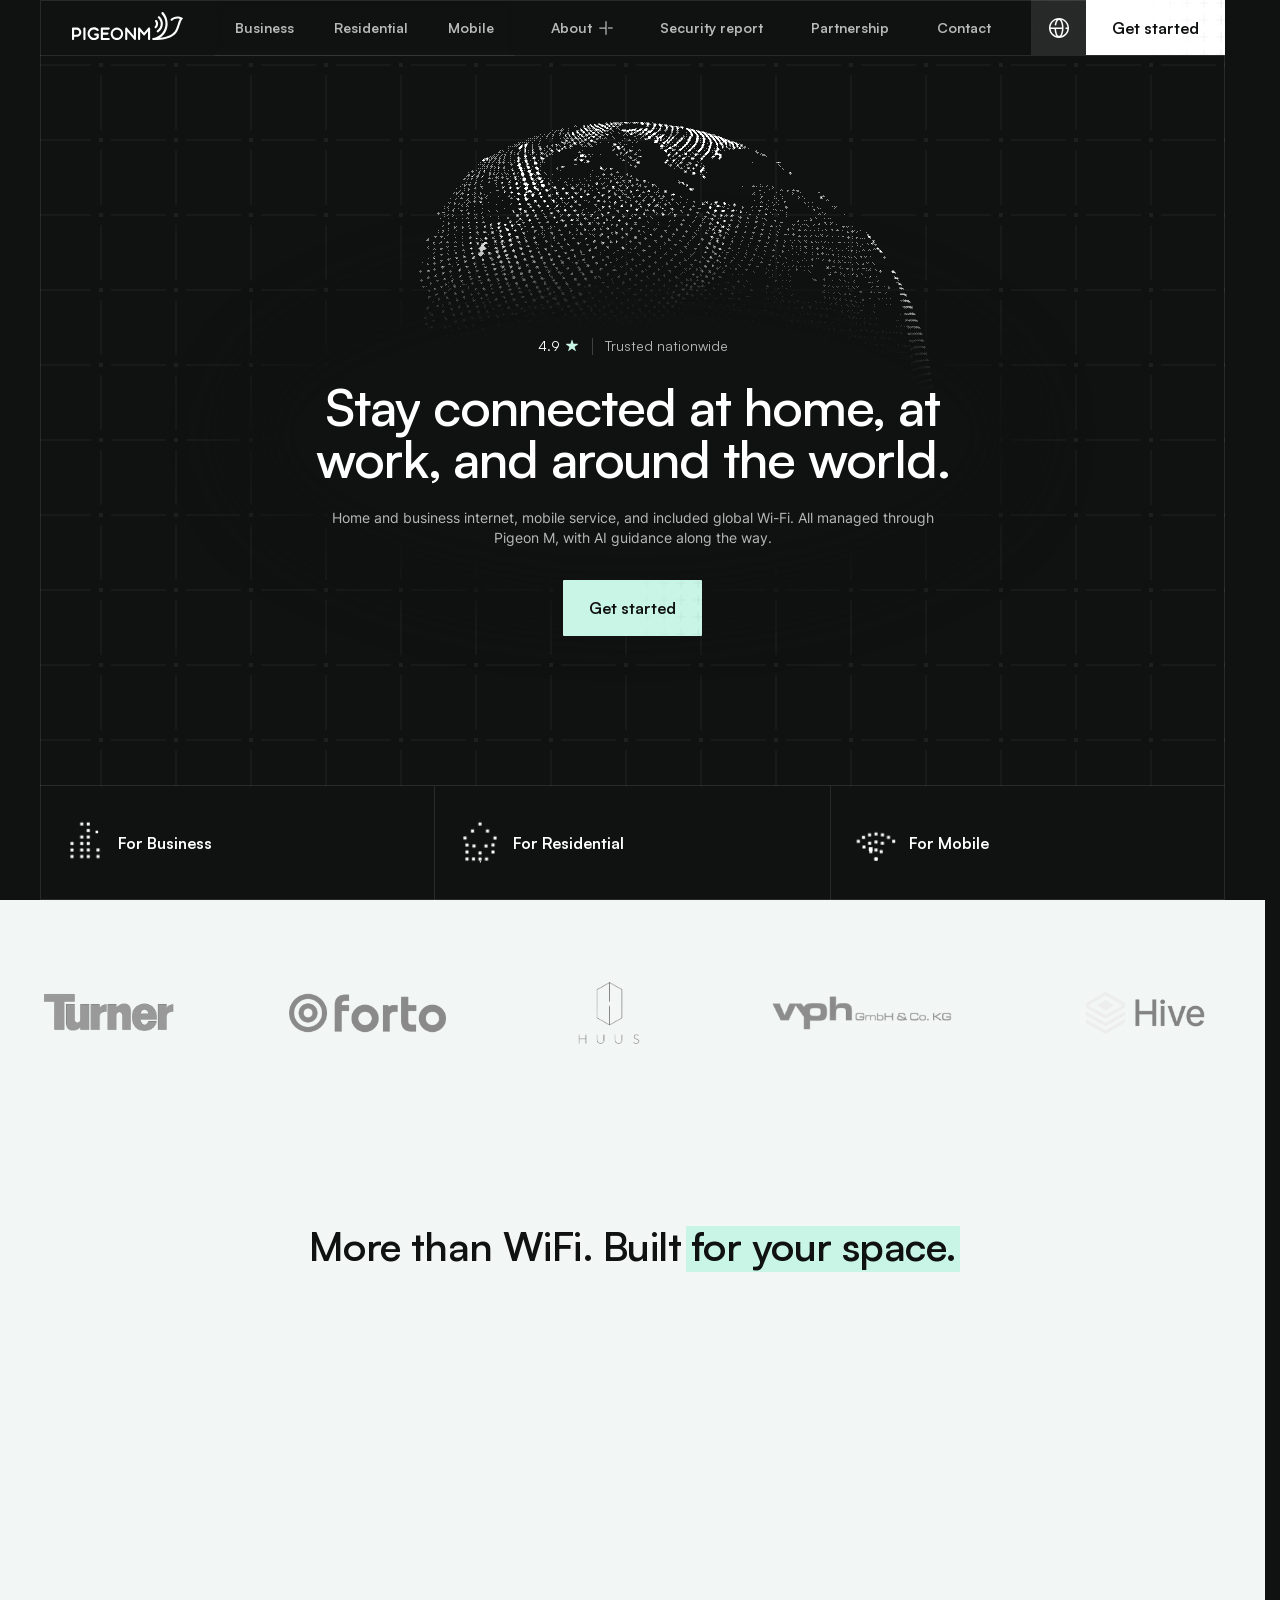
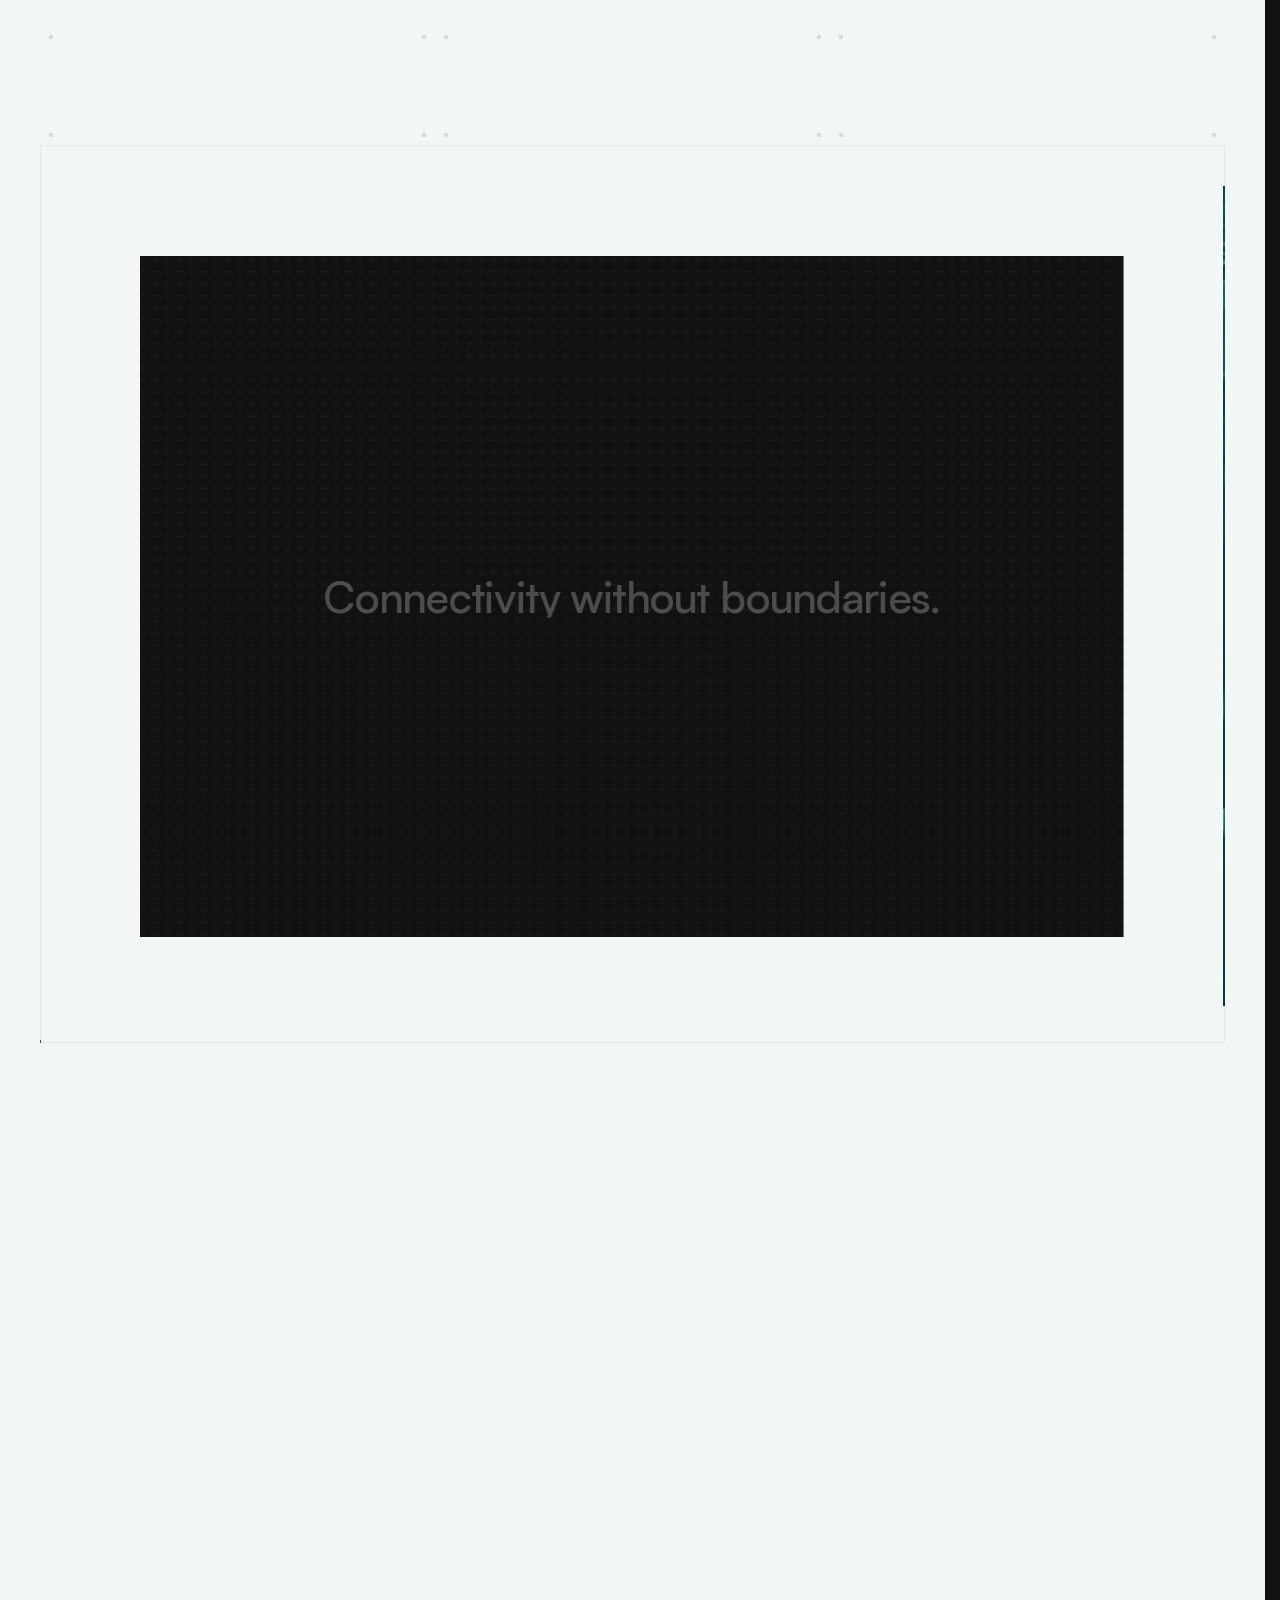
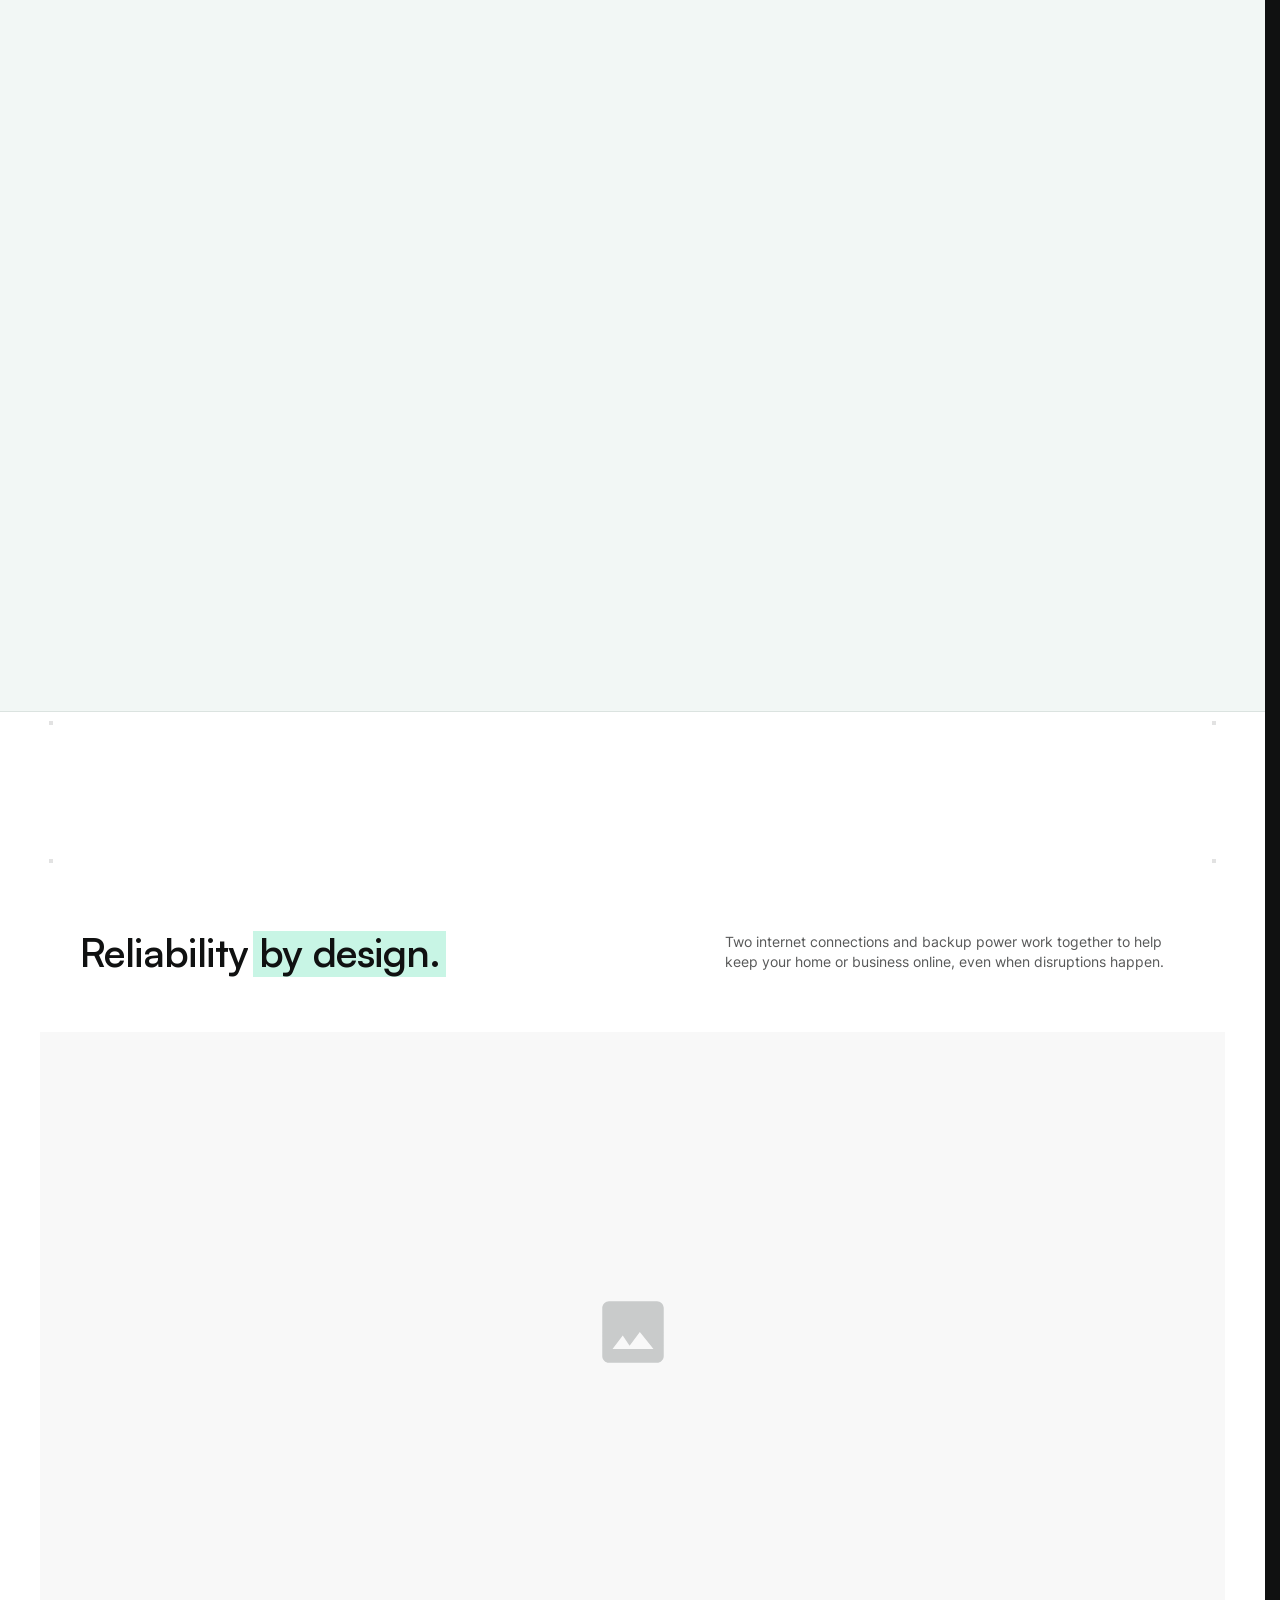
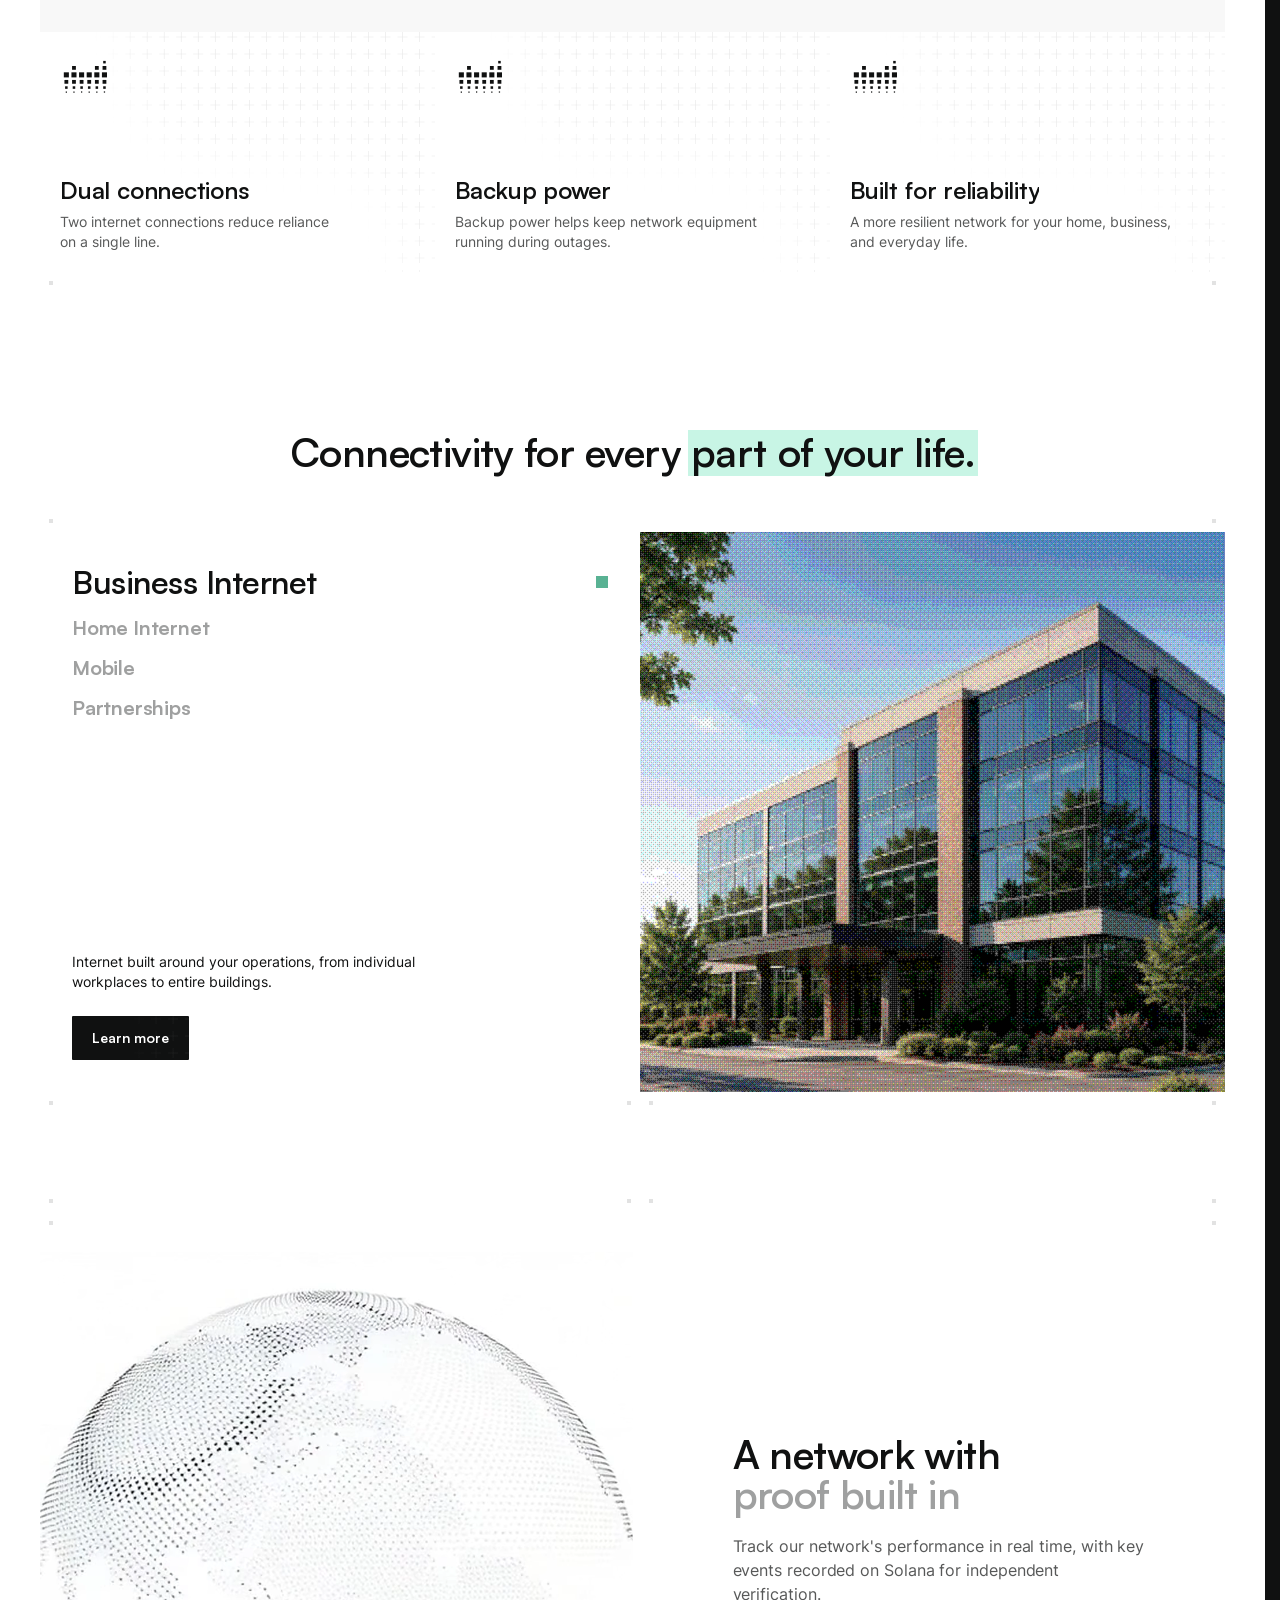
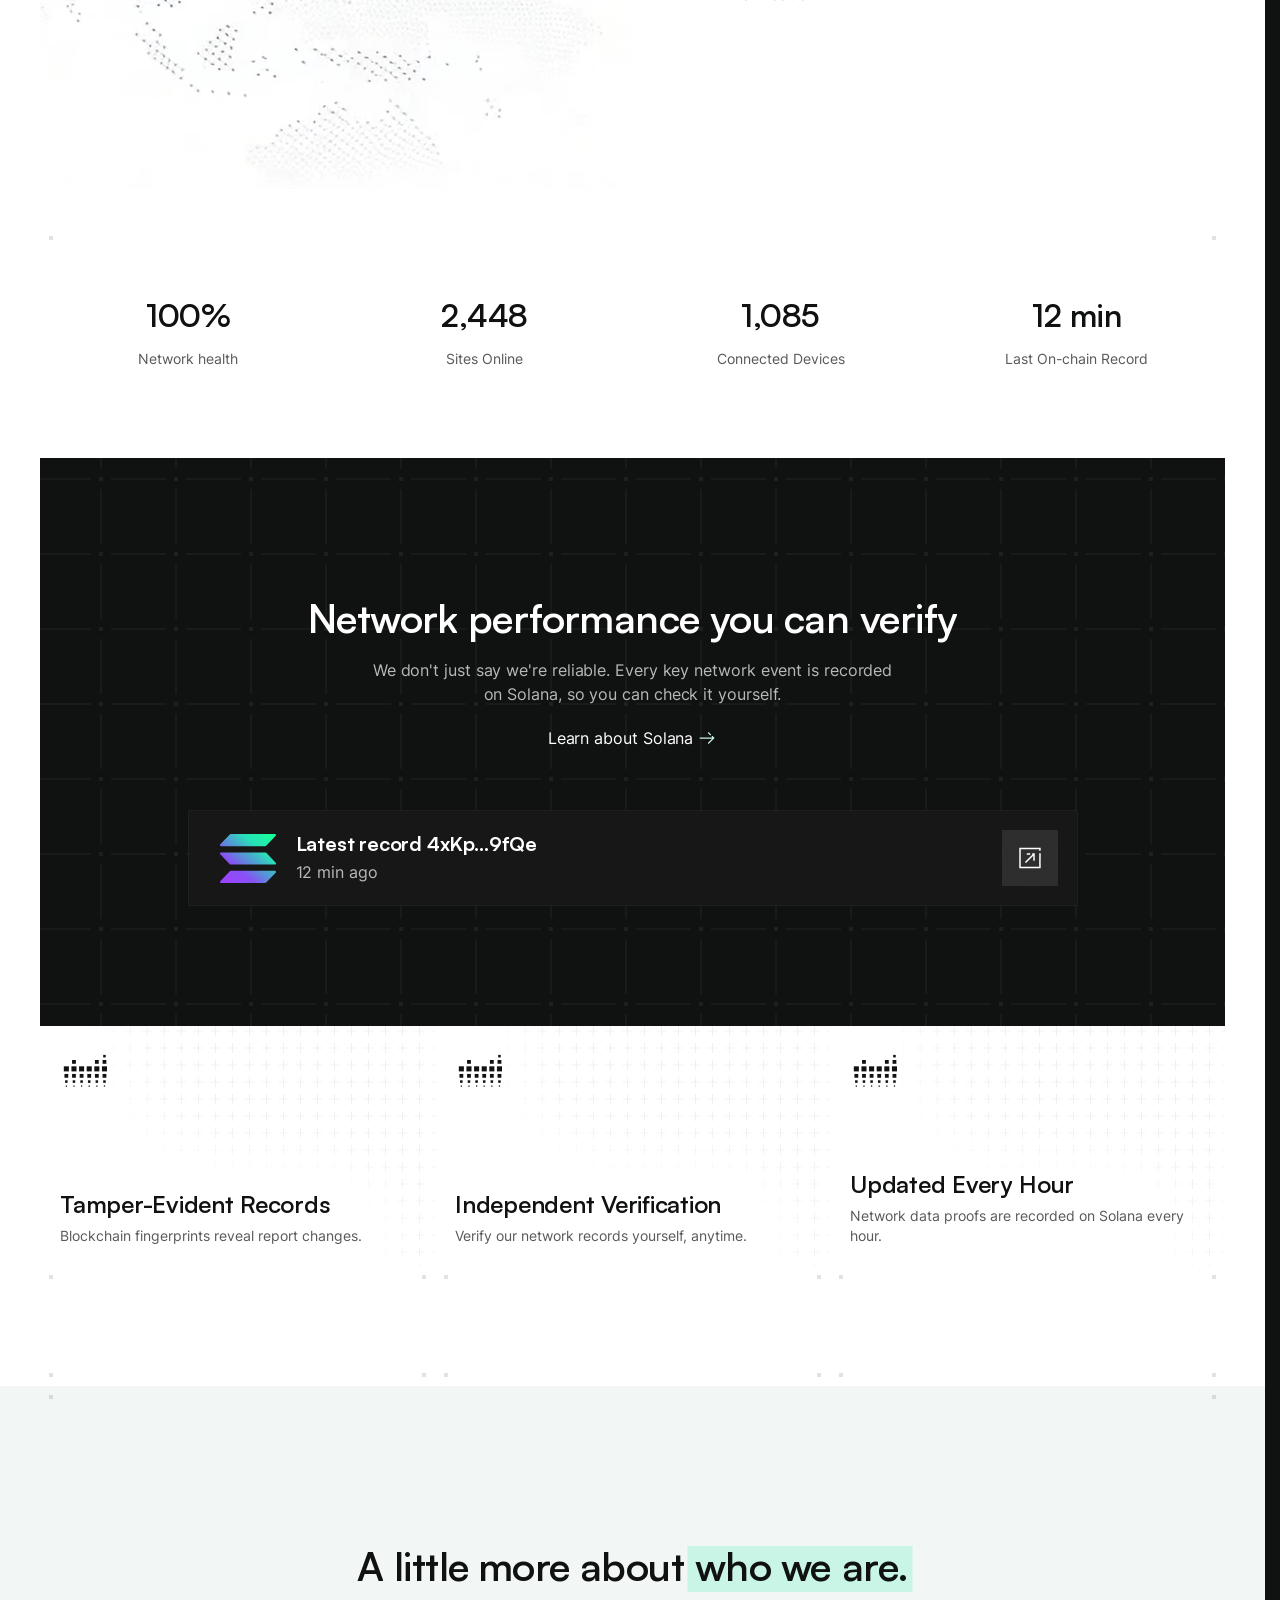
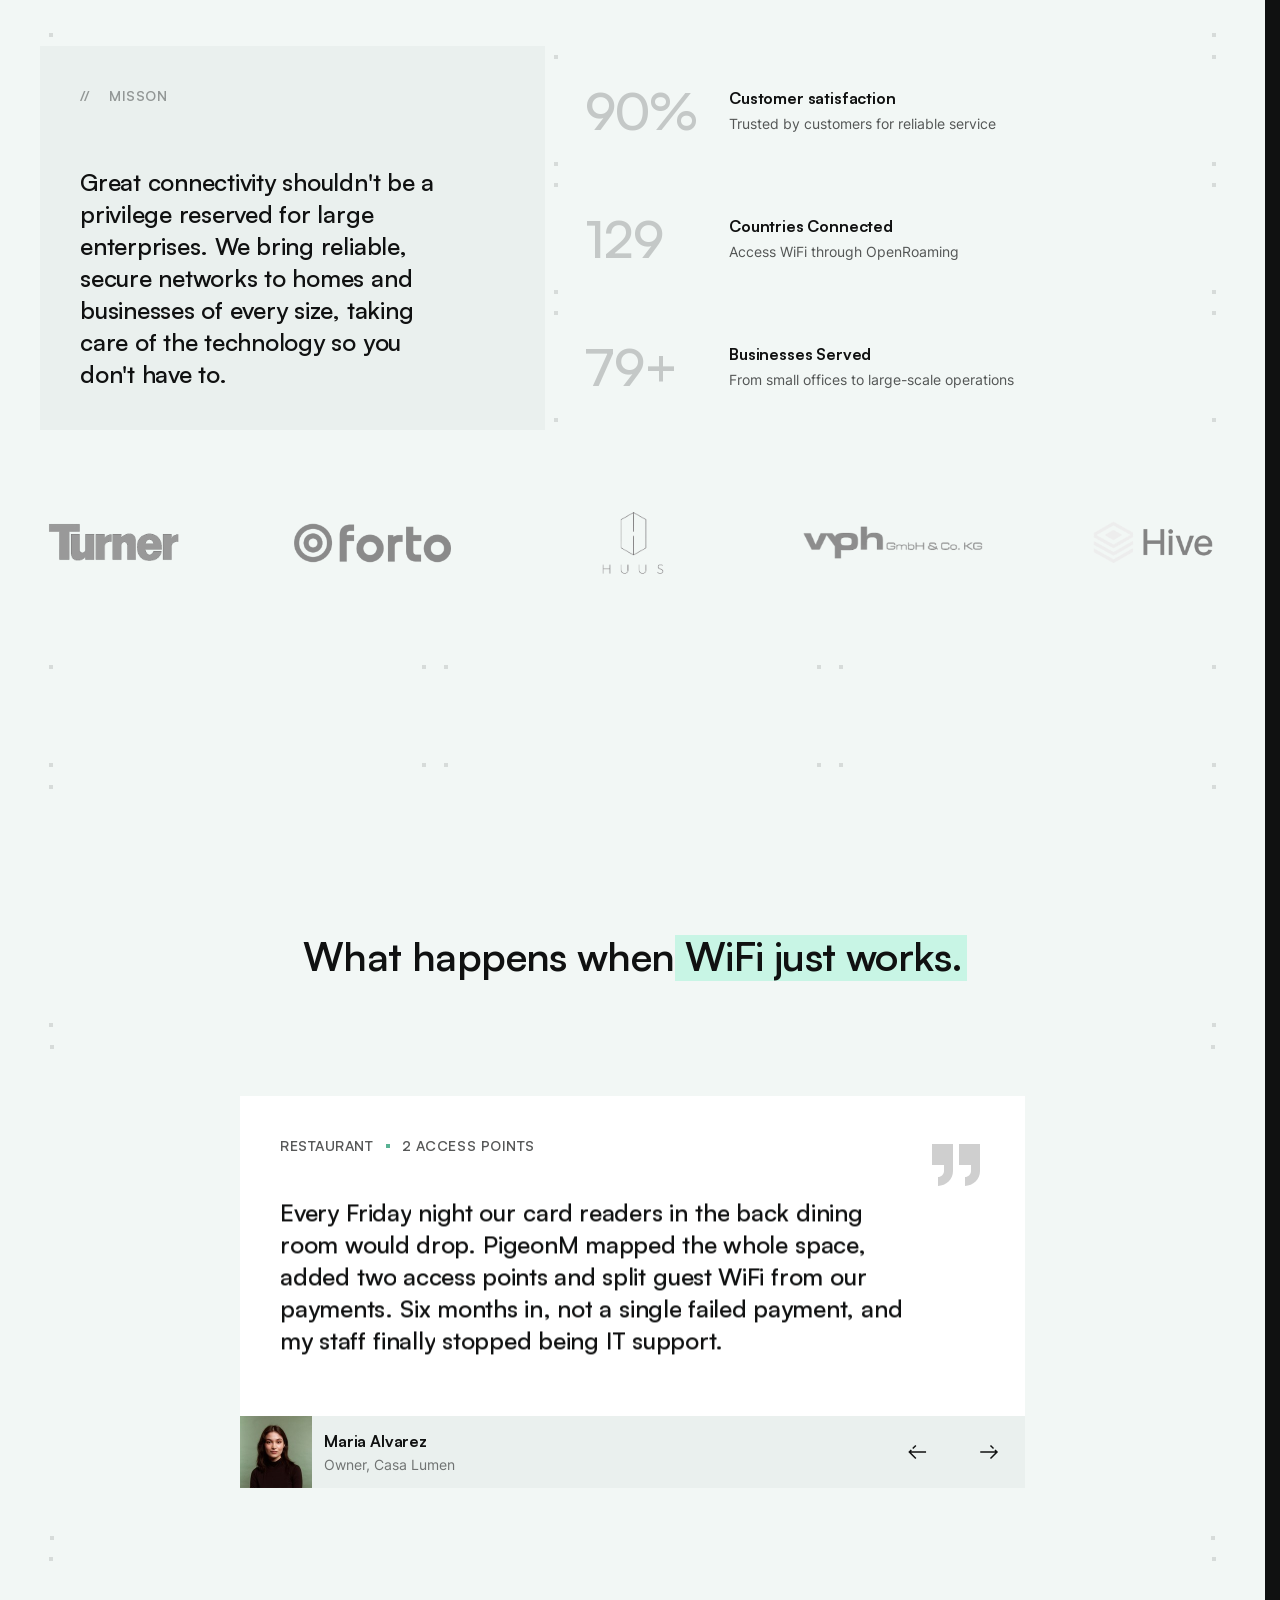
==== commit 71f90596: "Page to page: no loader, the hero wipes over from the last page's state Following a link to another " ====
--- a/index.html
+++ b/index.html
@@ -8,10 +8,16 @@
     document.documentElement.classList.add('js', 'is-locked');
     // every page opens at its top, never where the last one was scrolled to (js/hero.js)
     if ('scrollRestoration' in history) history.scrollRestoration = 'manual';
+    // coming from another of the site's pages: no loader, the hero carries on from that page's
+    // (js/hero.js)
+    try {
+      const nav = JSON.parse(sessionStorage.getItem('pm-nav'));
+      if (nav && Date.now() - nav.t < 10000) document.documentElement.classList.add('is-nav');
+    } catch (e) {}
   </script>
   <!-- the loader's dark page from the very first paint -->
   <style>html, body { margin: 0; background: #101111; }</style>
-  <script src="js/hero.js?v=36b60ce7" defer></script>
+  <script src="js/hero.js?v=ce55c012" defer></script>
   <script src="js/sections.js?v=b0cf4c87" defer></script>
   <script src="js/connectivity.js?v=be5ec147" defer></script>
   <script src="js/dither.js?v=cad372d1" defer></script>
@@ -20,7 +26,7 @@
   <script src="js/faq.js?v=5b57e563" defer></script>
   <script src="js/plus-grid.js?v=1c6efb88" defer></script>
   <script src="js/grid.js?v=de0c2bf2" defer></script>
-  <link rel="stylesheet" href="css/hero.css?v=3aaf5d09">
+  <link rel="stylesheet" href="css/hero.css?v=79dc742f">
   <link rel="stylesheet" href="css/sections.css?v=01cfec4d">
 </head>
 <body>
--- a/css/hero.css
+++ b/css/hero.css
@@ -74,6 +74,8 @@
 
 /* ===== Loader (Figma 302:3618) ===== */
 .loader { display: none; }
+/* coming from another of the site's pages, there's no loader (js/hero.js) */
+.is-nav .loader { display: none !important; }
 .js .loader {
   position: fixed;
   inset: 0;
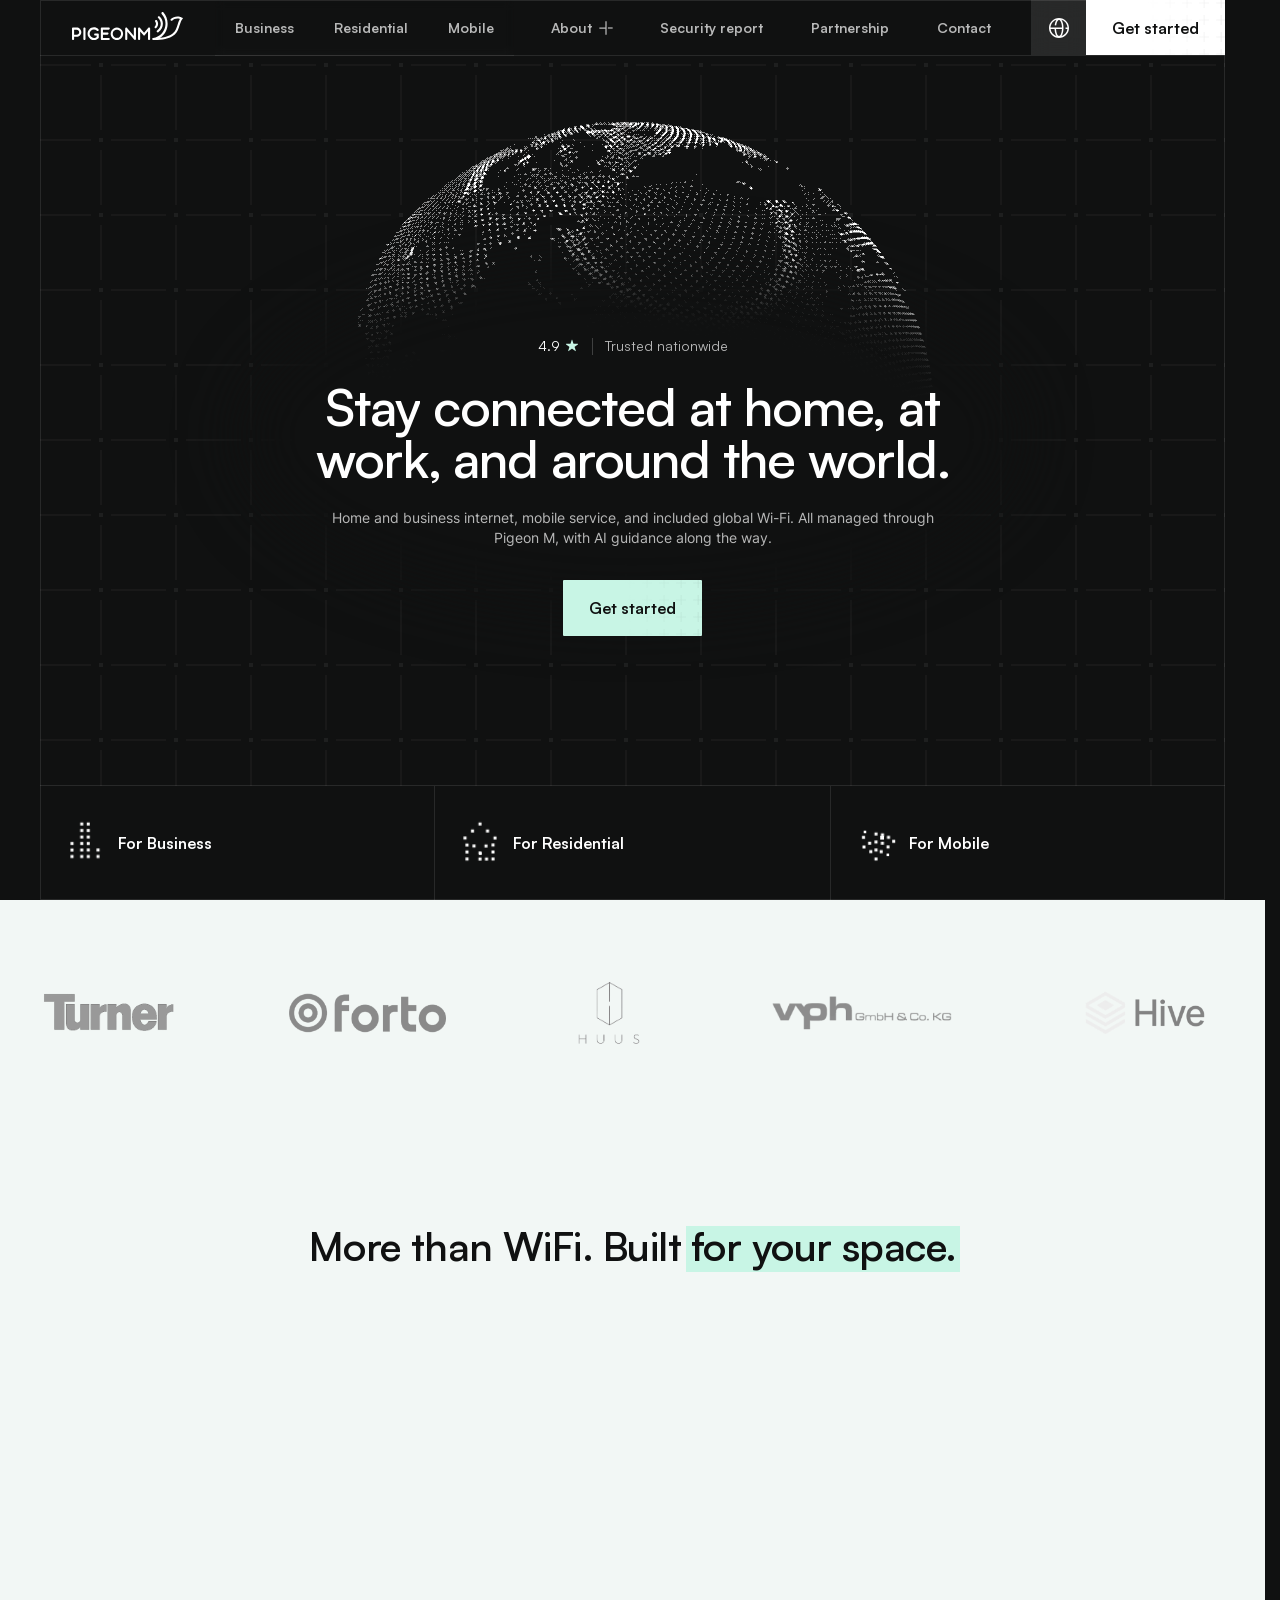
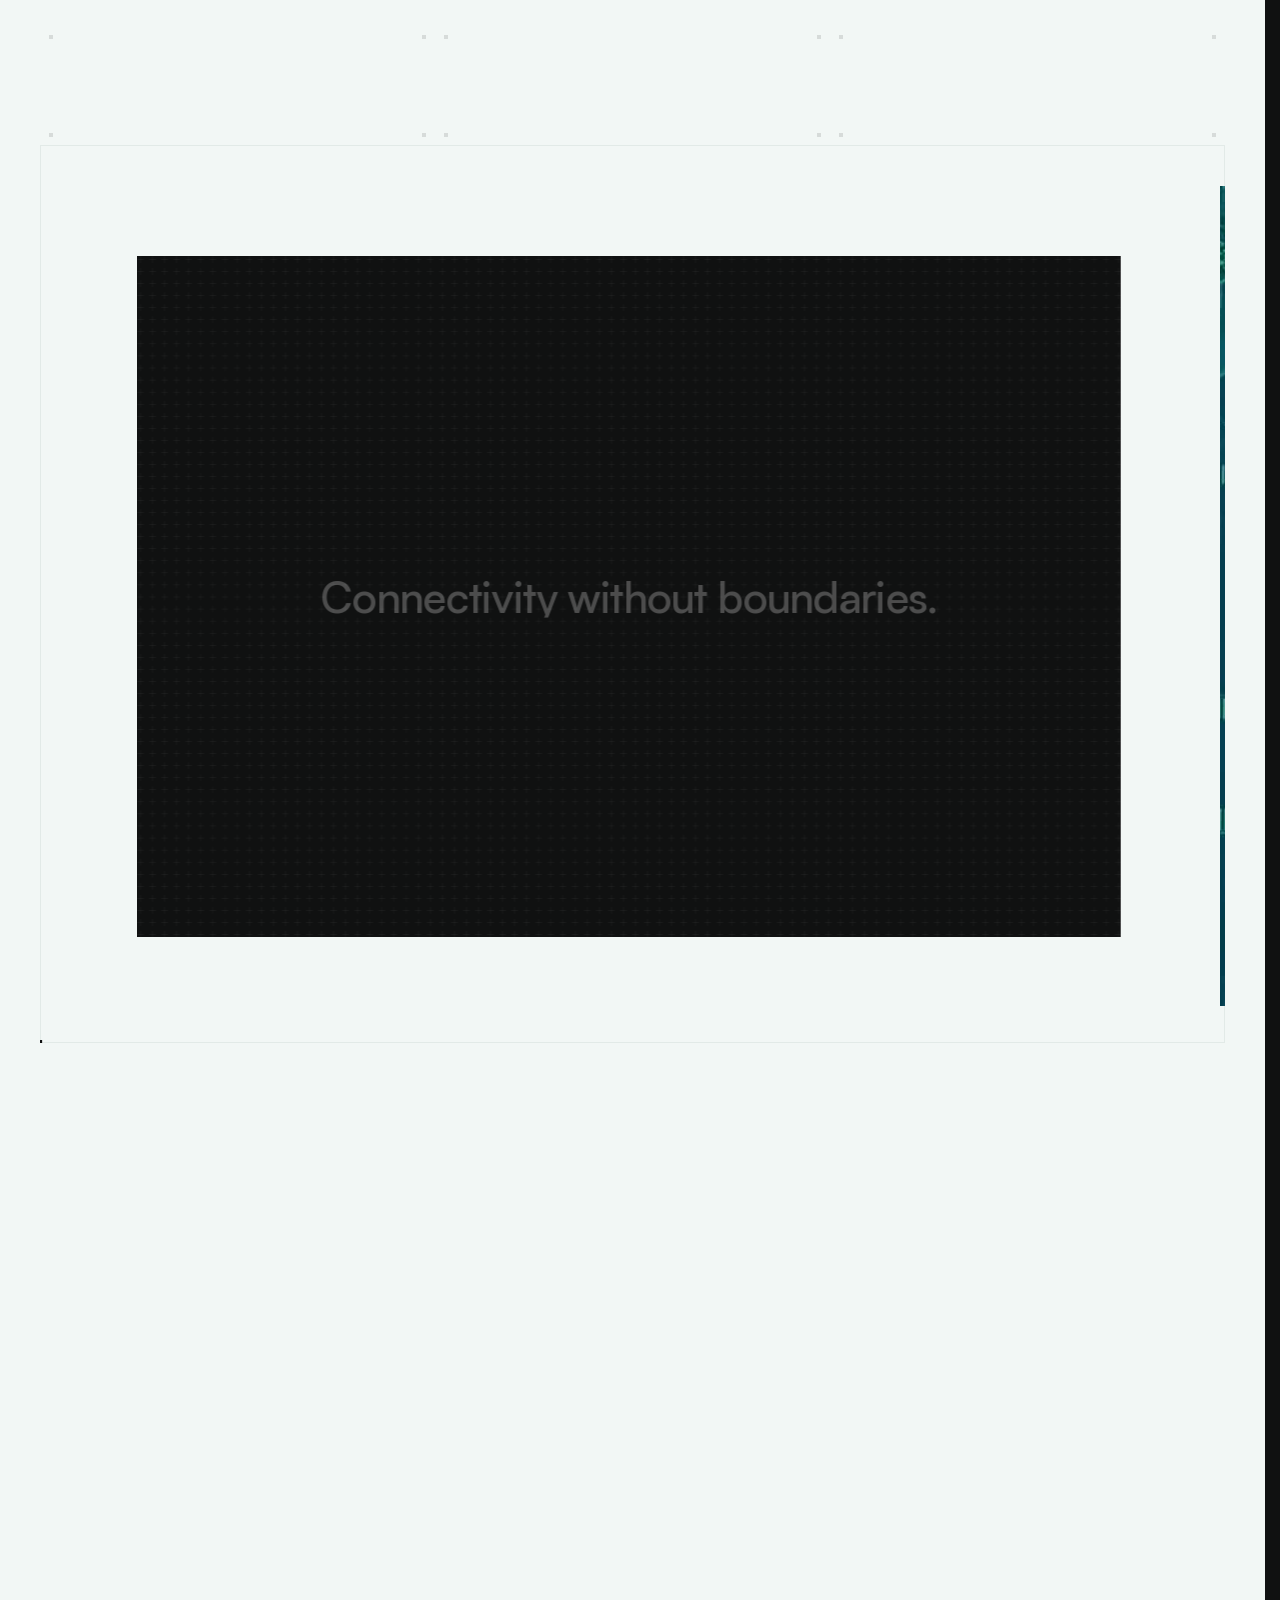
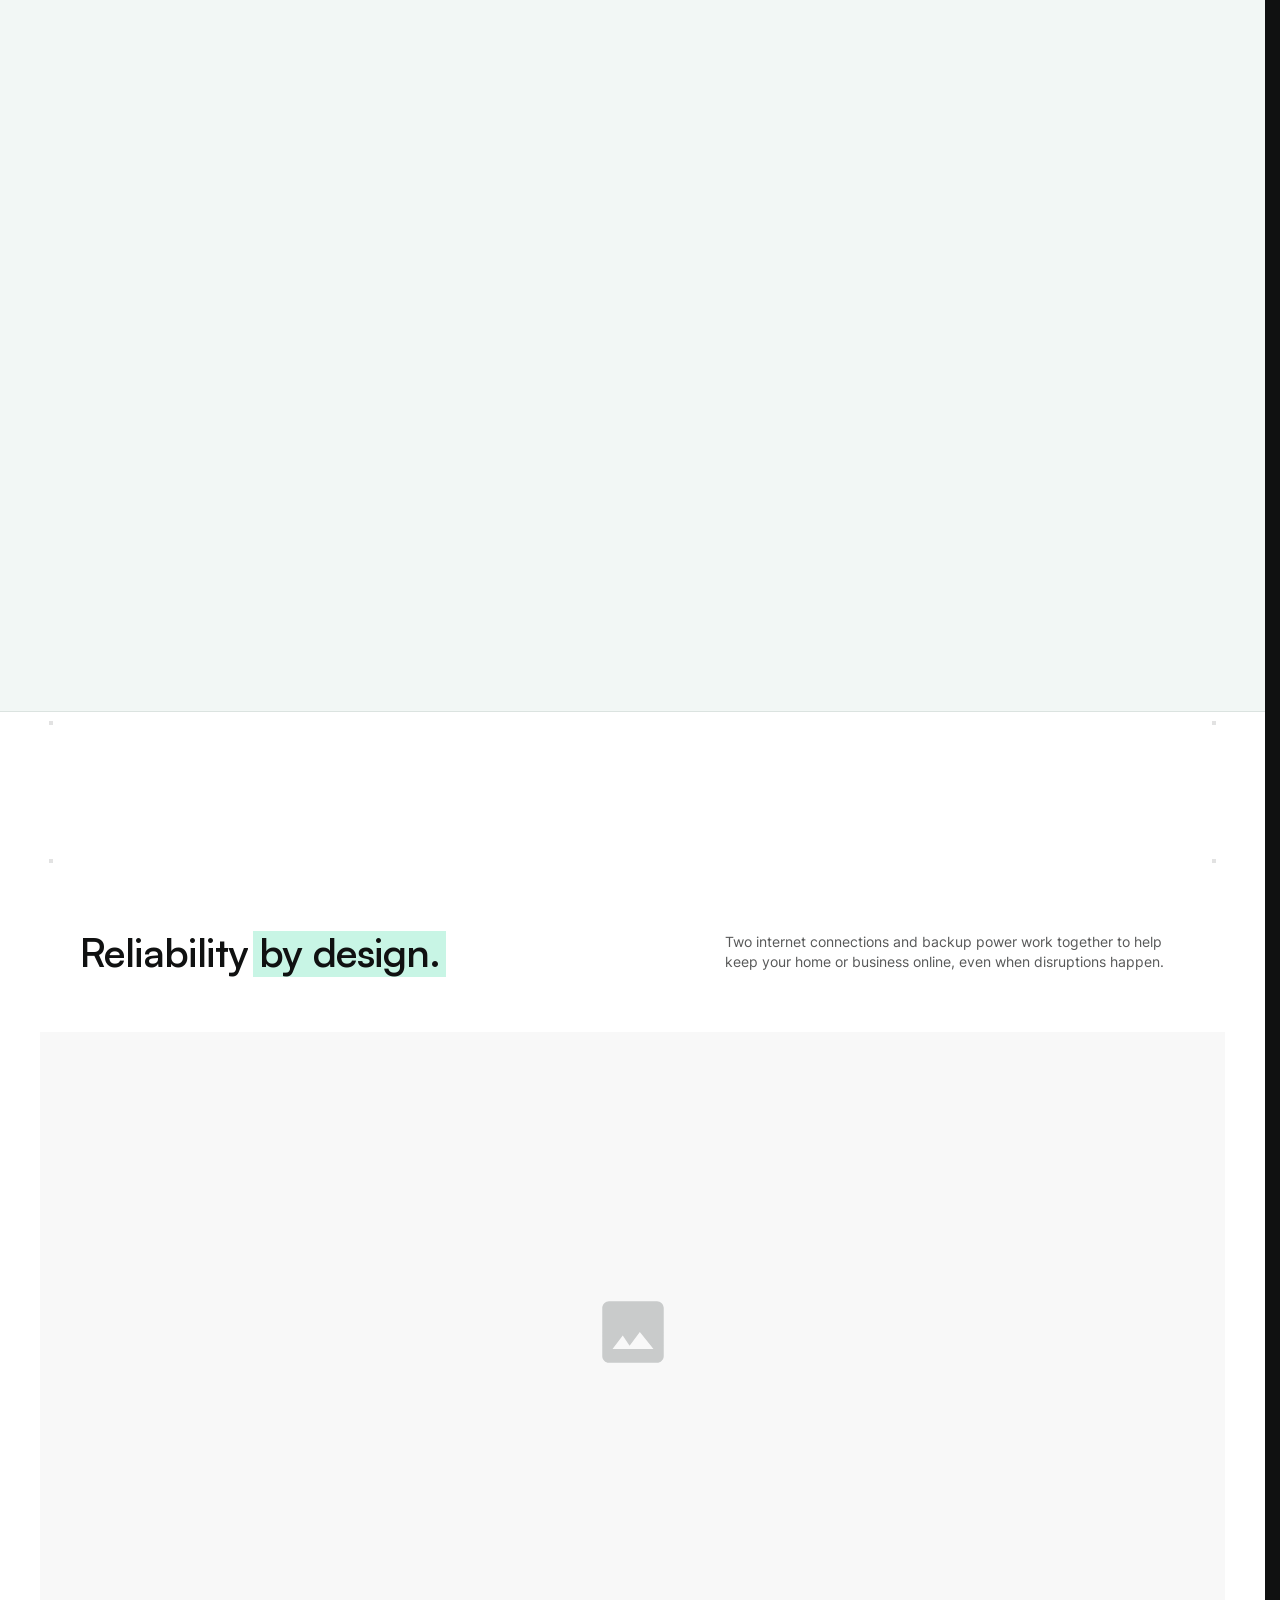
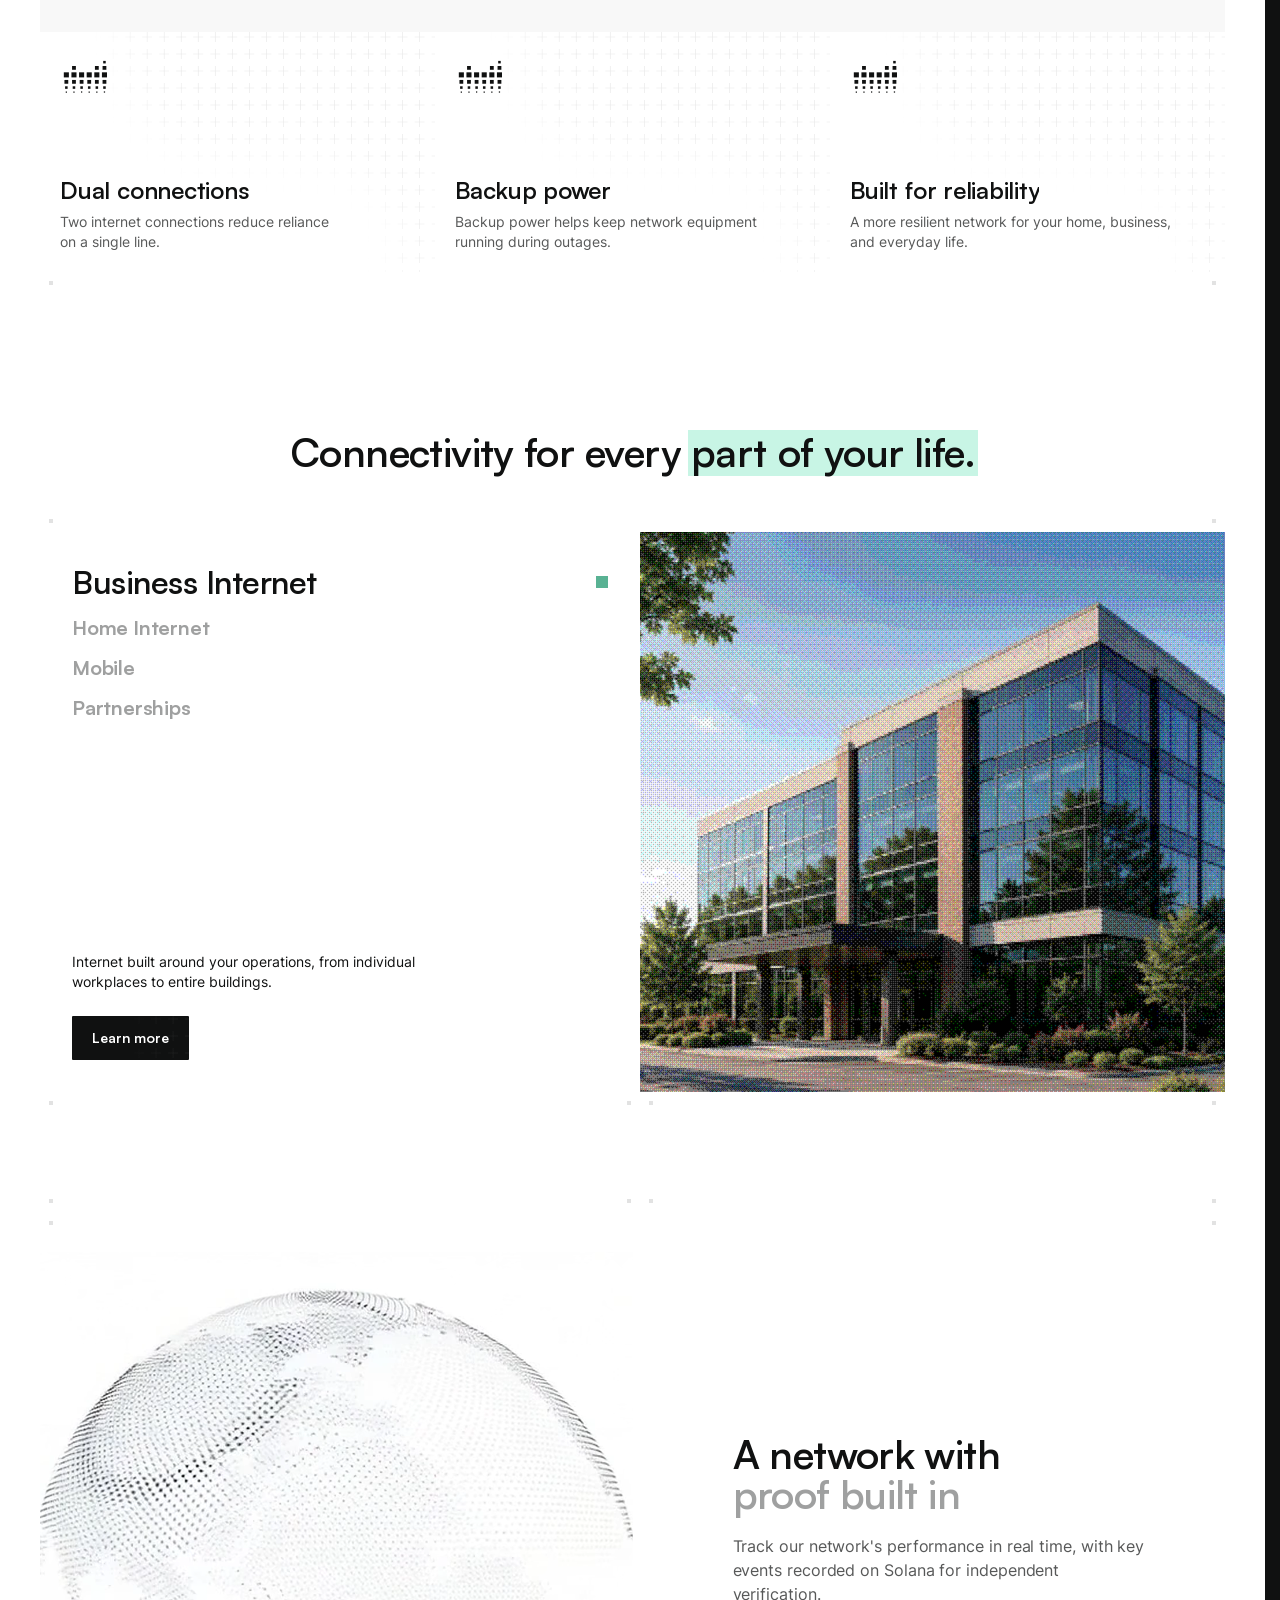
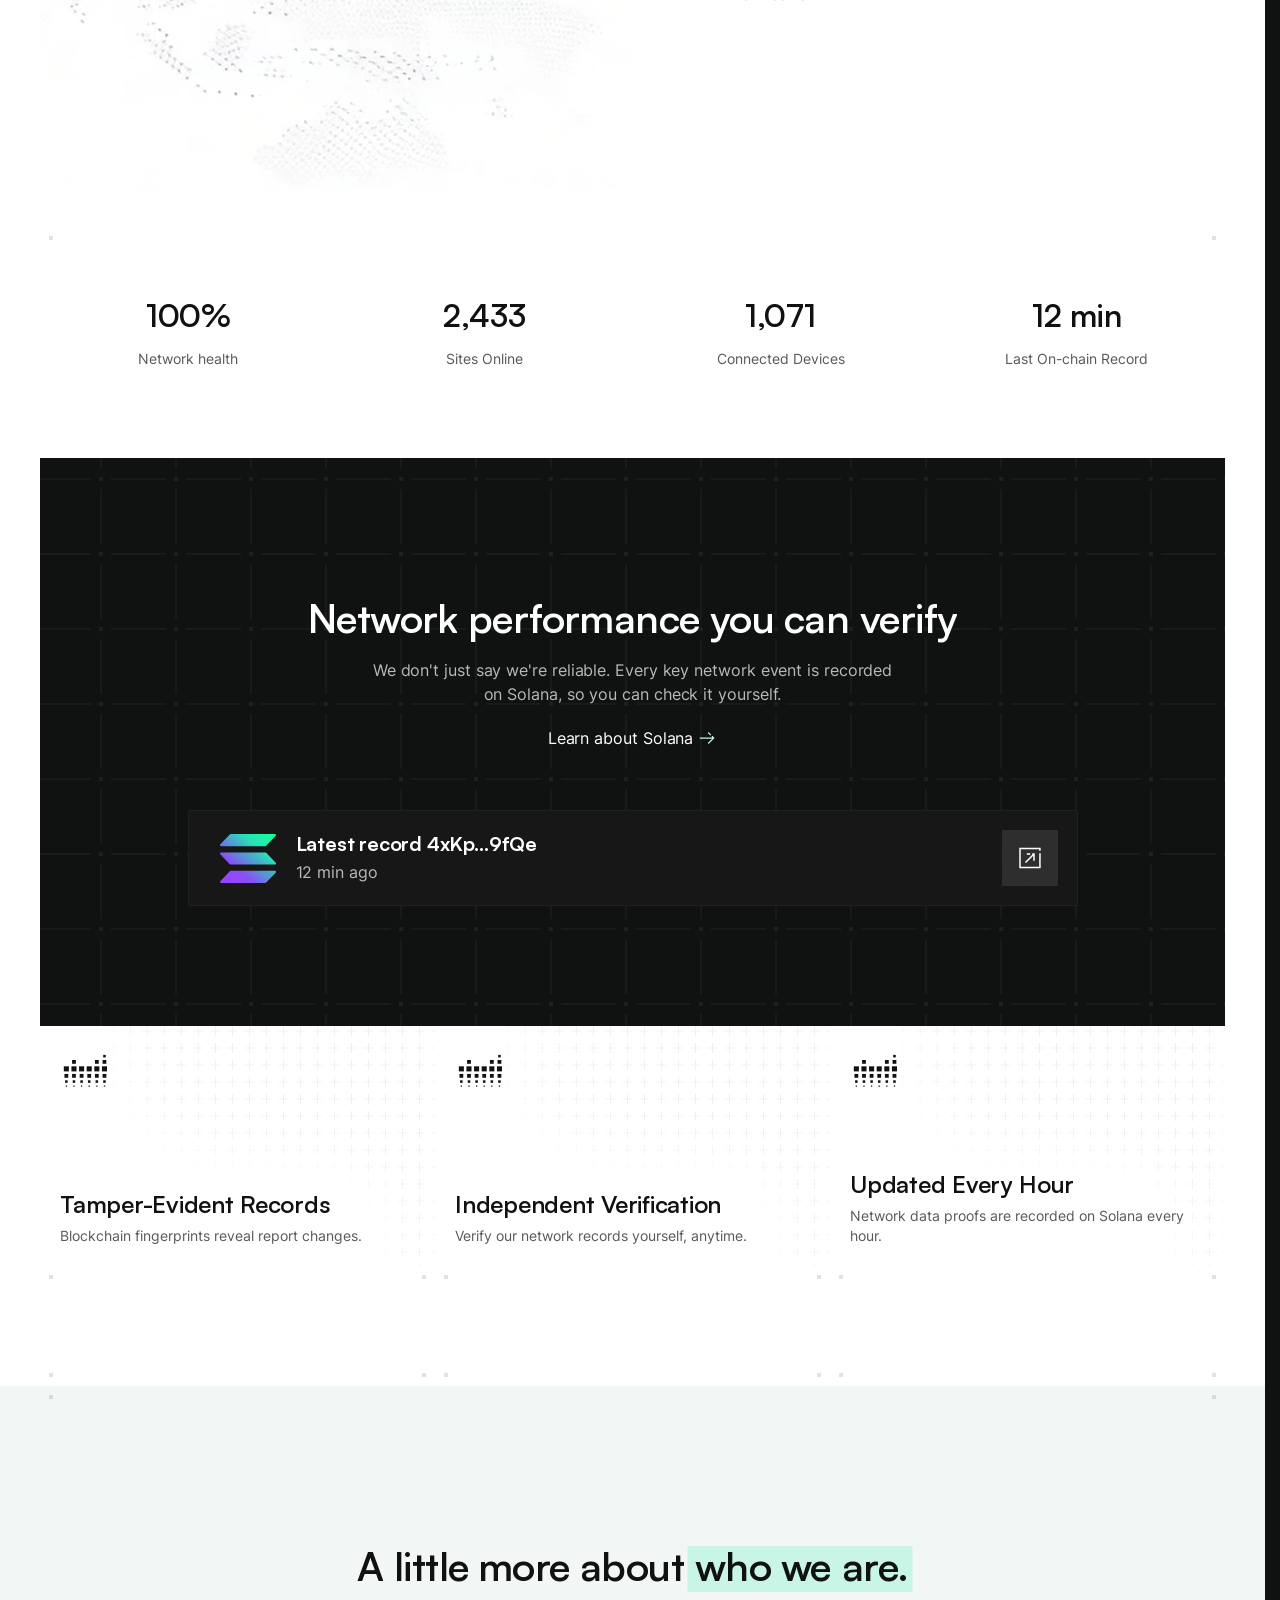
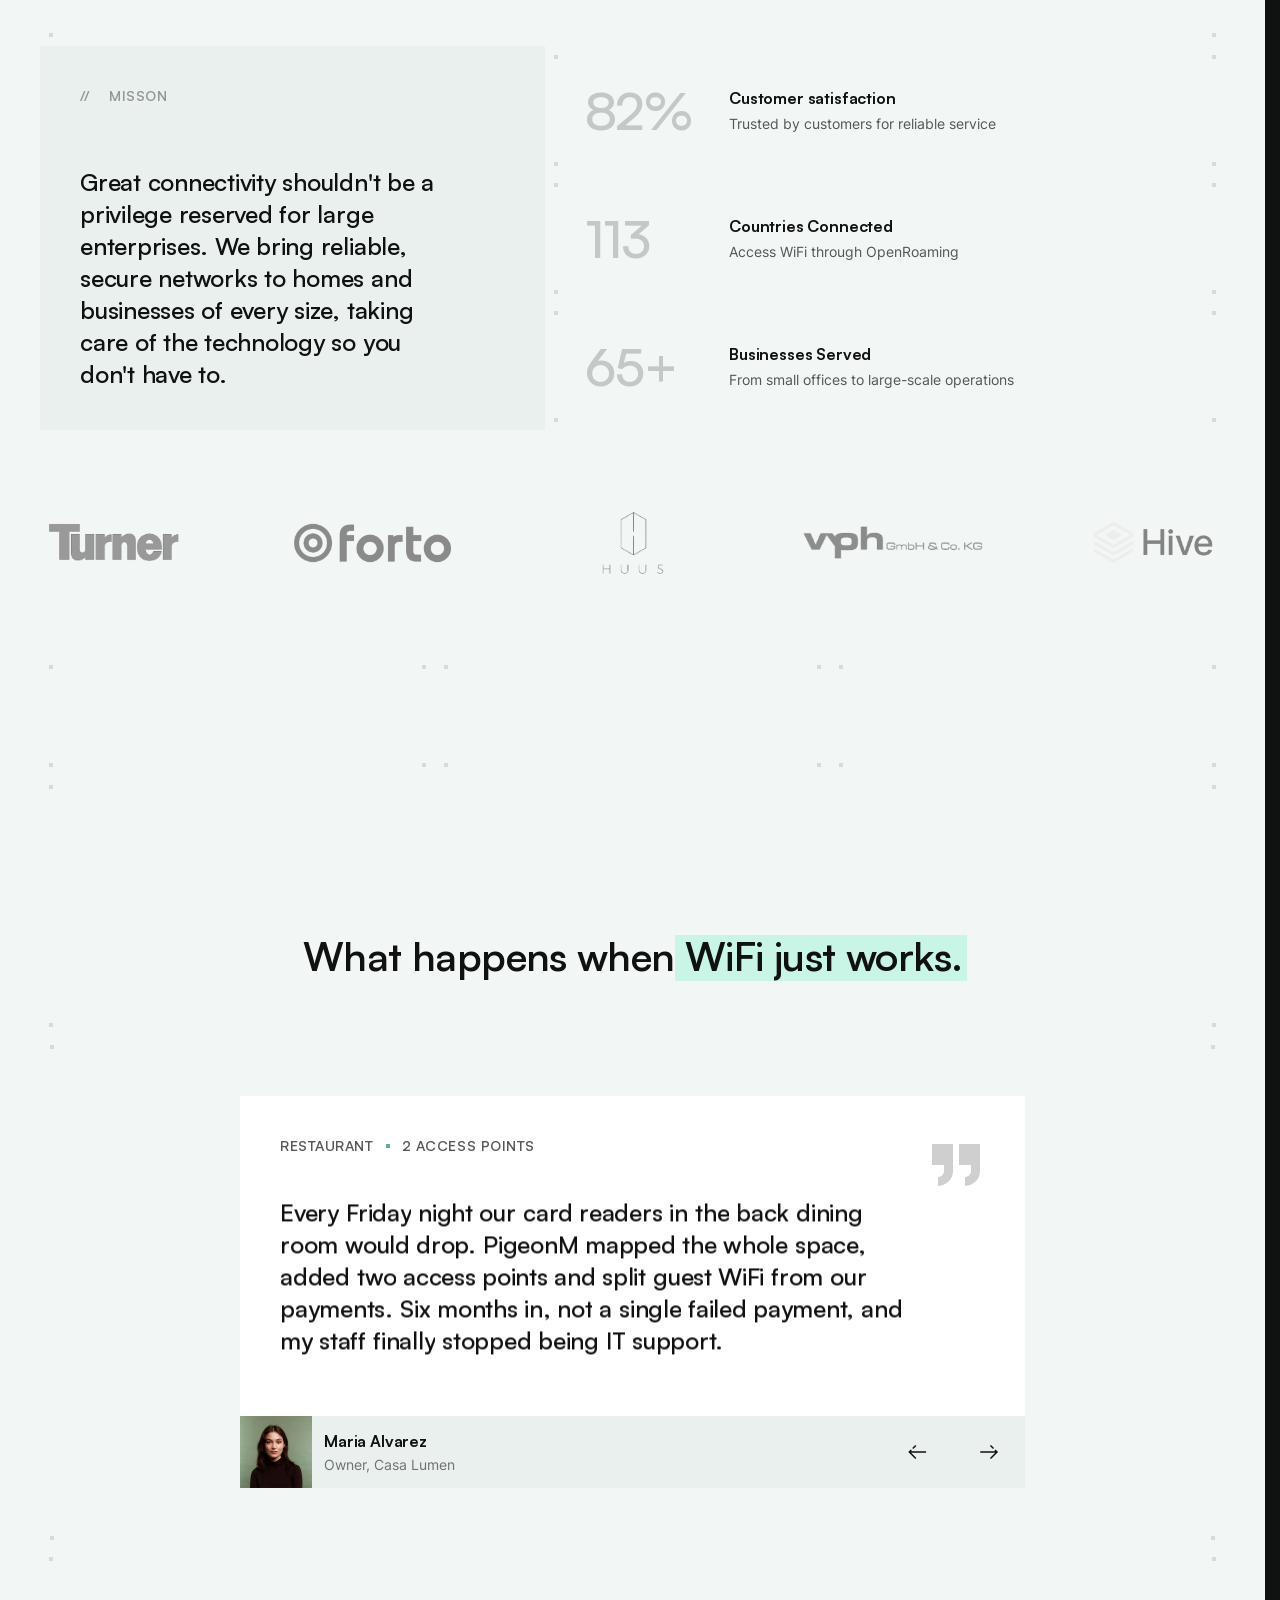
==== commit 659dc95c: "No Business pill in the floating header on the home page The pill was hidden on the default hero by " ====
--- a/index.html
+++ b/index.html
@@ -17,7 +17,7 @@
   </script>
   <!-- the loader's dark page from the very first paint -->
   <style>html, body { margin: 0; background: #101111; }</style>
-  <script src="js/hero.js?v=ce55c012" defer></script>
+  <script src="js/hero.js?v=e6793f56" defer></script>
   <script src="js/sections.js?v=b0cf4c87" defer></script>
   <script src="js/connectivity.js?v=be5ec147" defer></script>
   <script src="js/dither.js?v=cad372d1" defer></script>
@@ -26,7 +26,7 @@
   <script src="js/faq.js?v=5b57e563" defer></script>
   <script src="js/plus-grid.js?v=1c6efb88" defer></script>
   <script src="js/grid.js?v=de0c2bf2" defer></script>
-  <link rel="stylesheet" href="css/hero.css?v=79dc742f">
+  <link rel="stylesheet" href="css/hero.css?v=f5d5cf44">
   <link rel="stylesheet" href="css/sections.css?v=01cfec4d">
 </head>
 <body>
--- a/css/hero.css
+++ b/css/hero.css
@@ -427,7 +427,7 @@
   transition: transform var(--wipe-duration) var(--wipe-ease), width var(--wipe-duration) var(--wipe-ease), opacity 0.5s ease;
 }
 /* the default hero has no audience picked: no pill, no lit card */
-.hero.is-home .audience__indicator,
+.header.is-home .audience__indicator,
 .hero.is-home .cards__highlight { opacity: 0; }
 
 
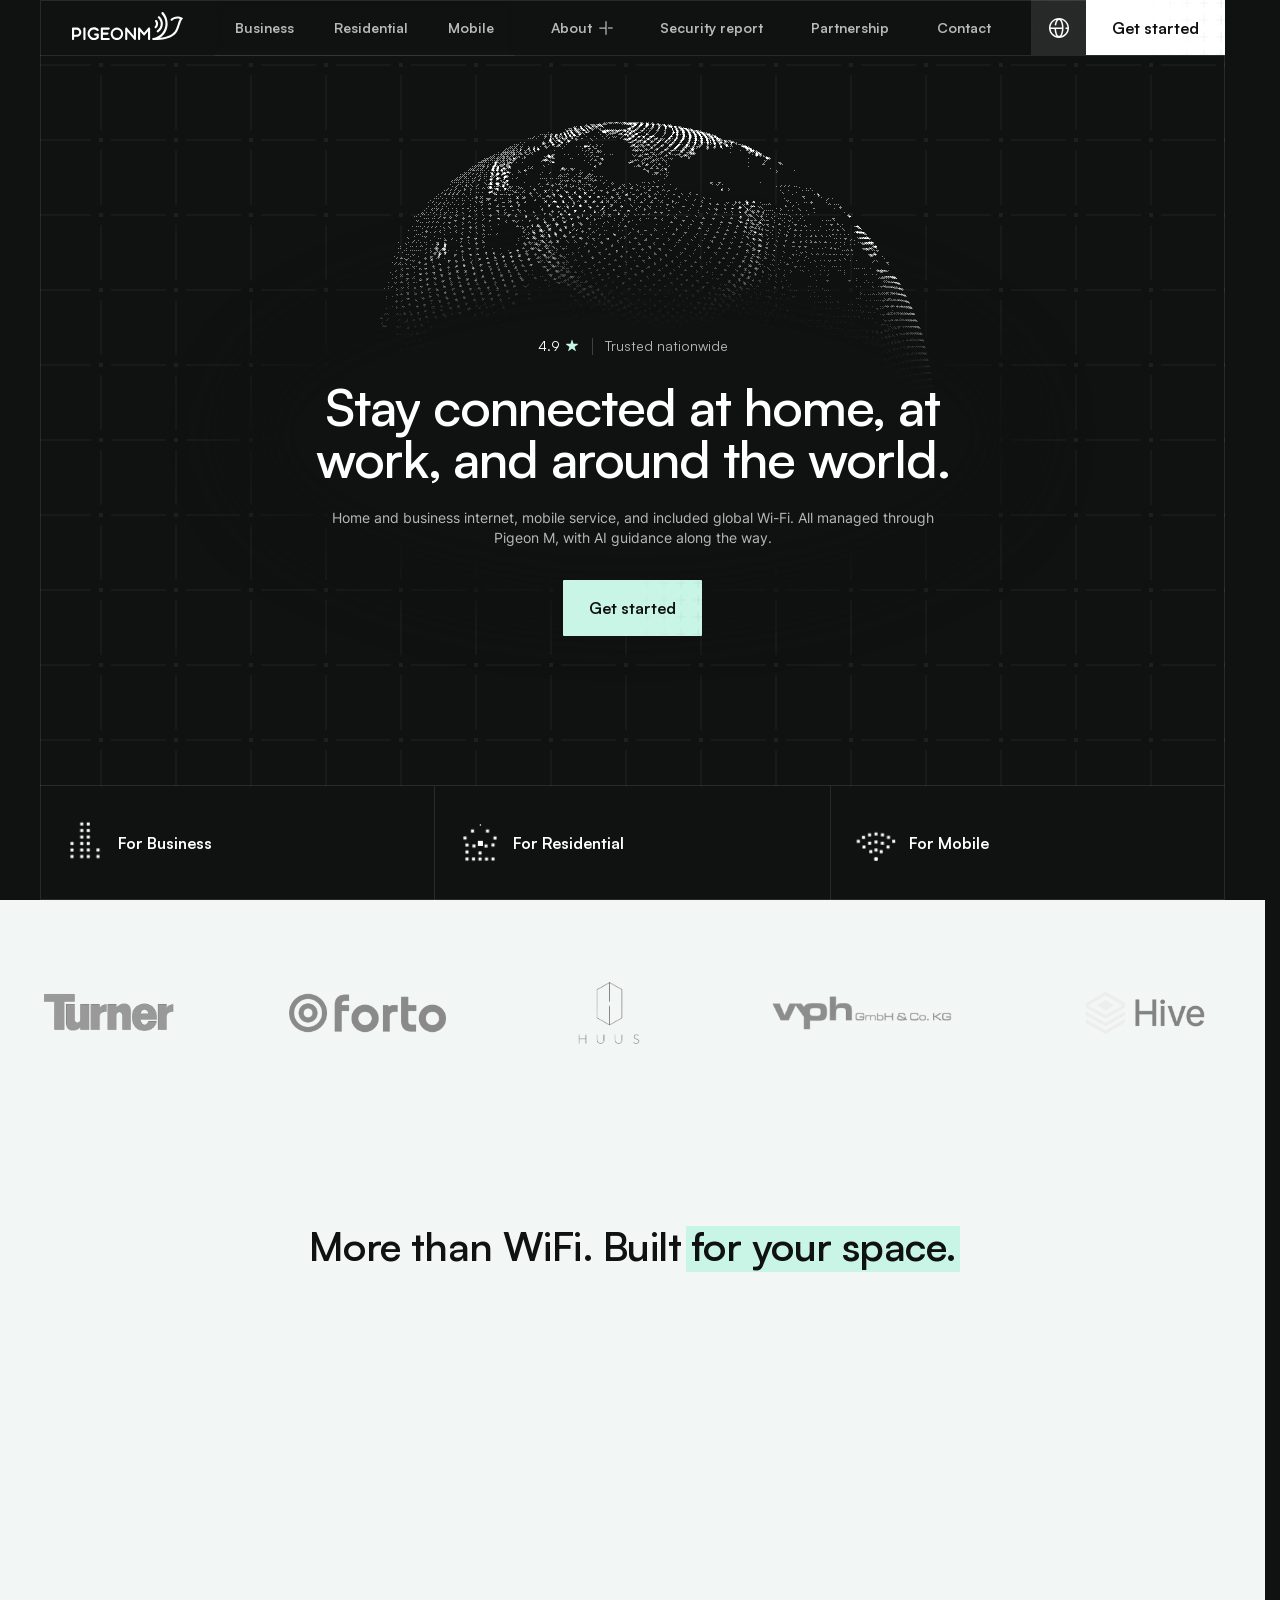
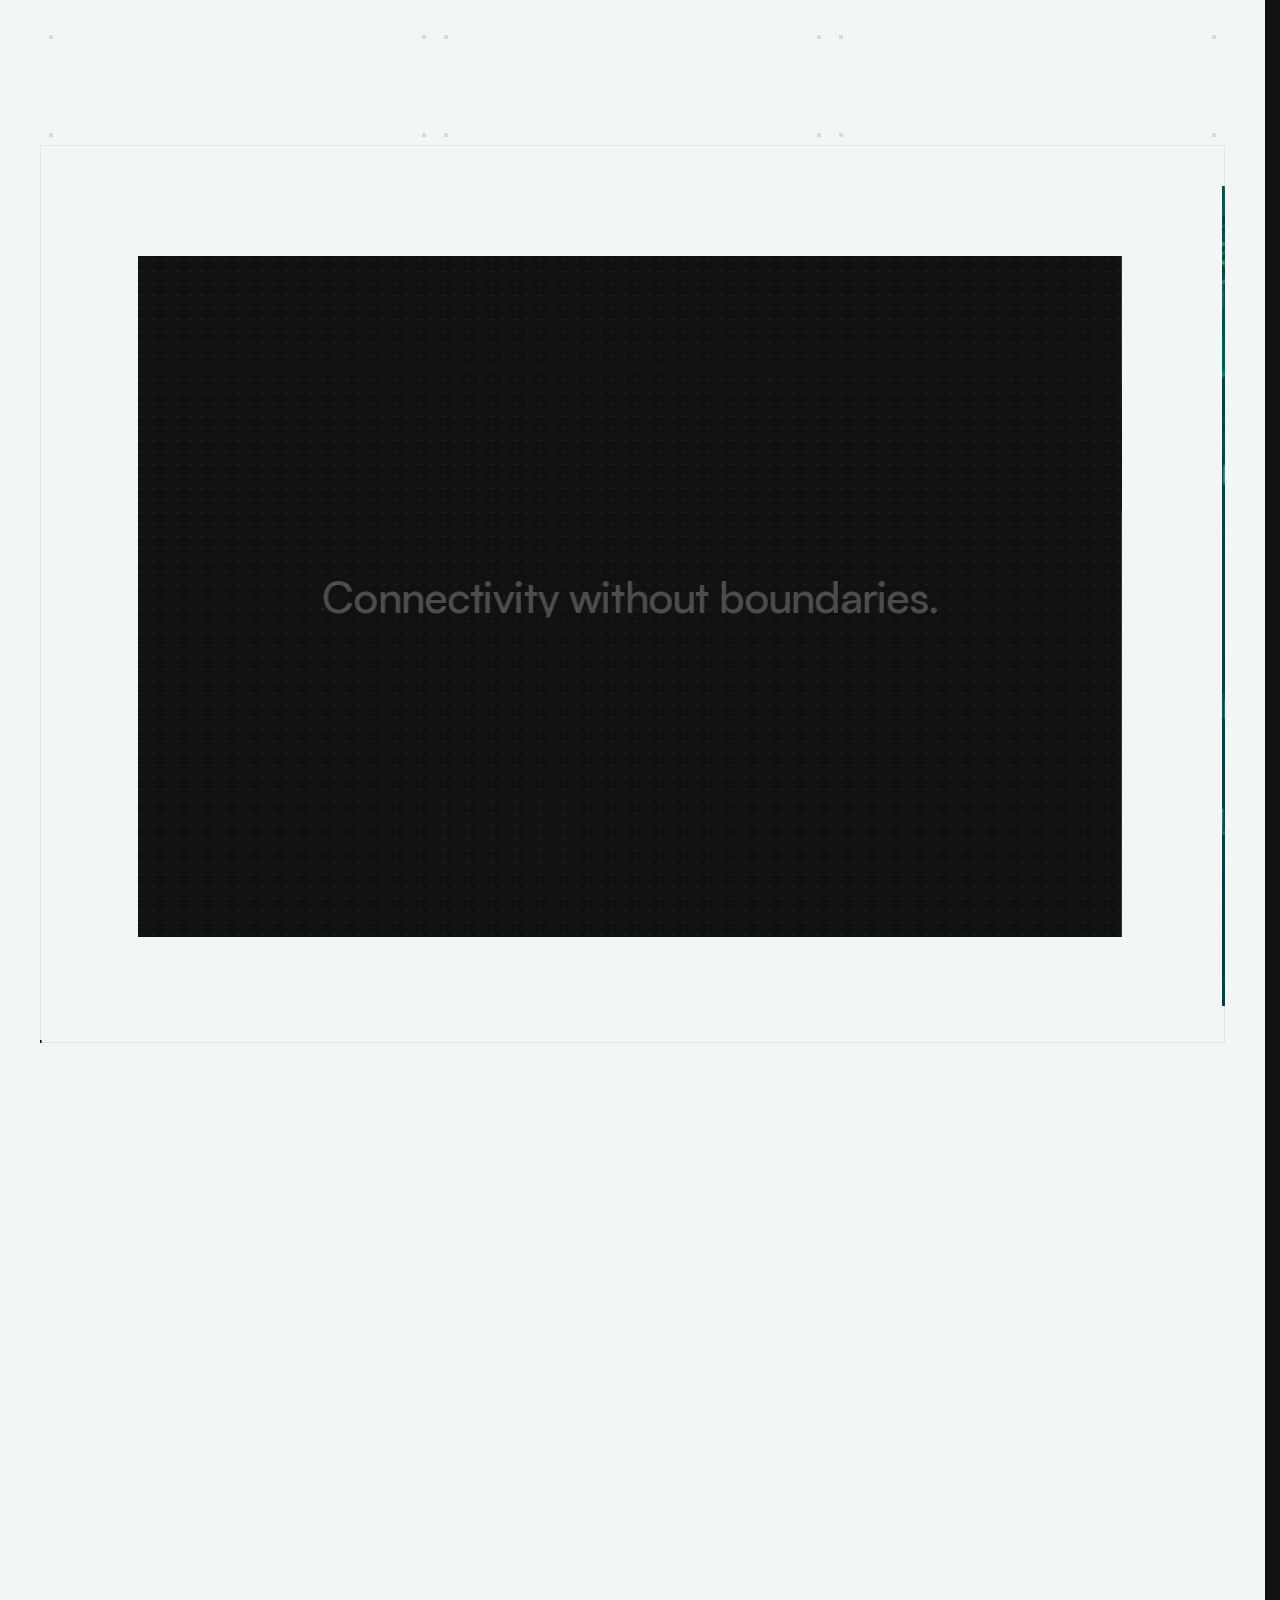
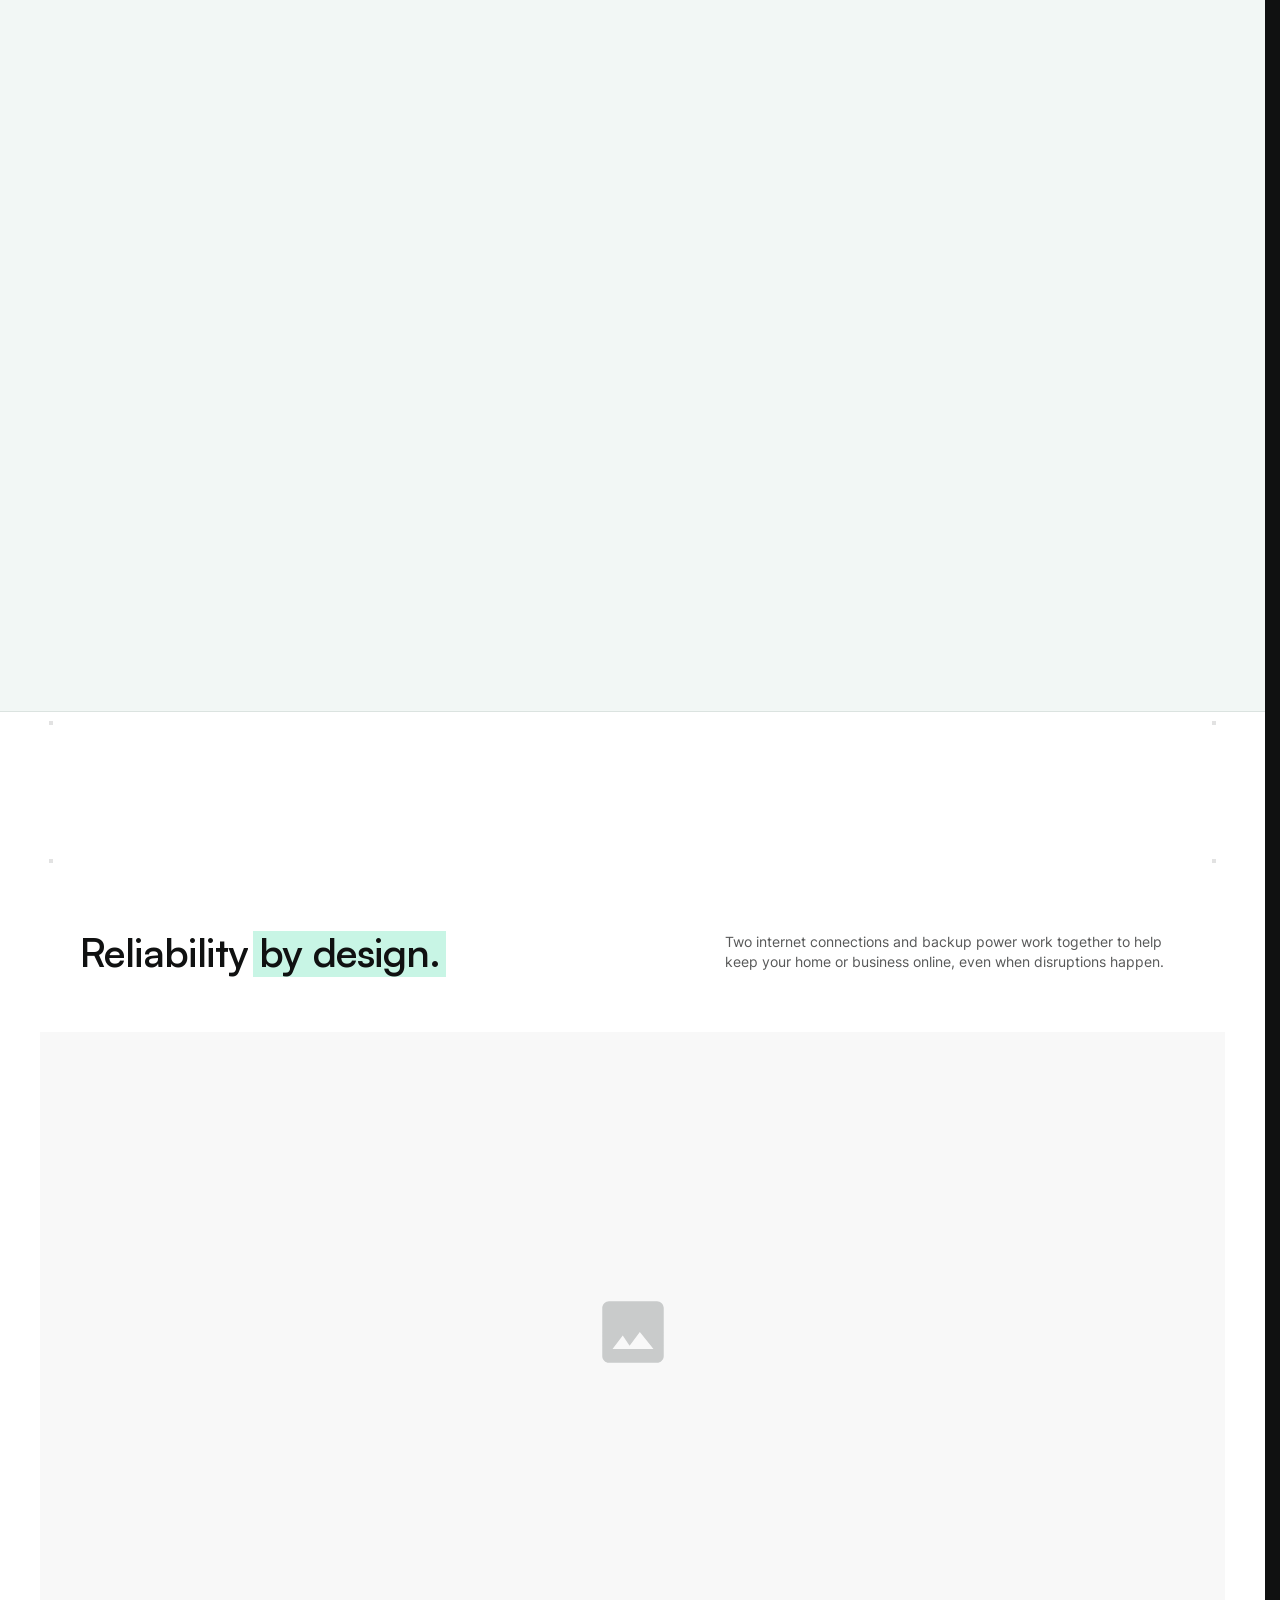
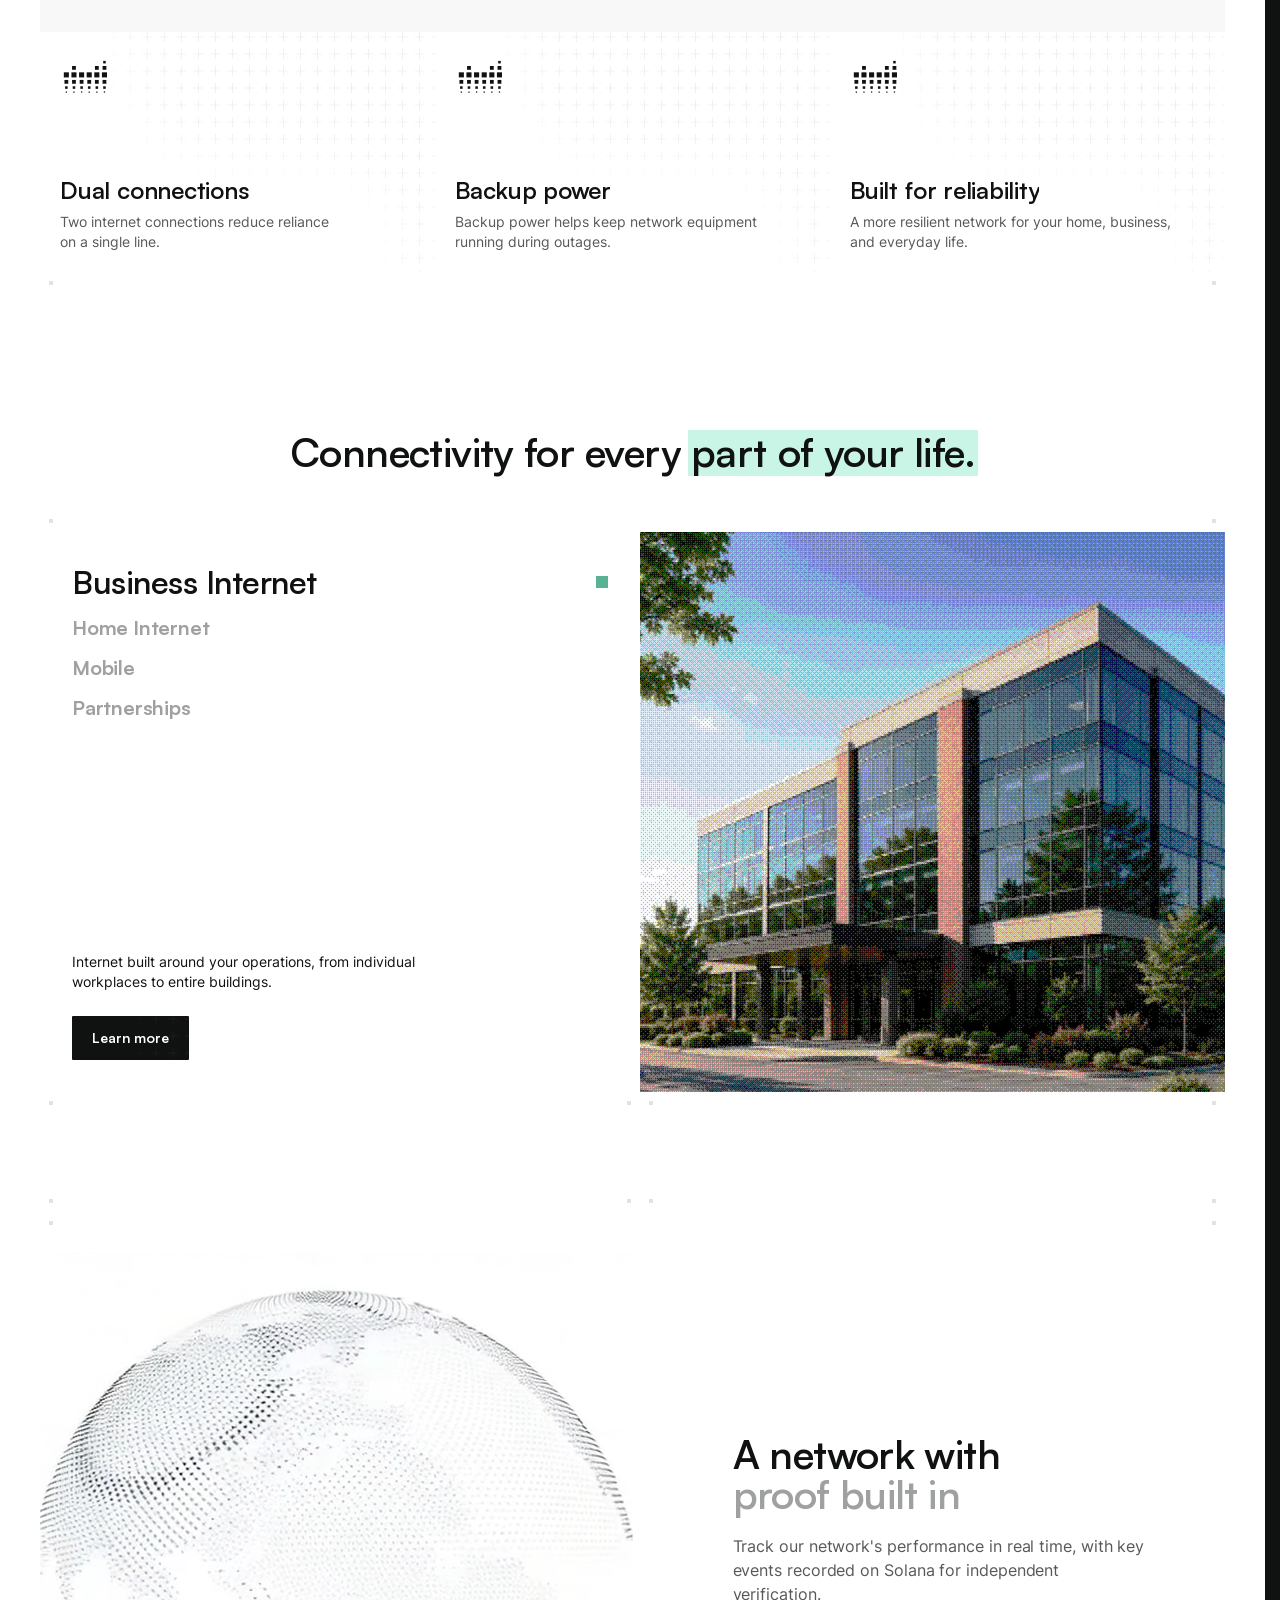
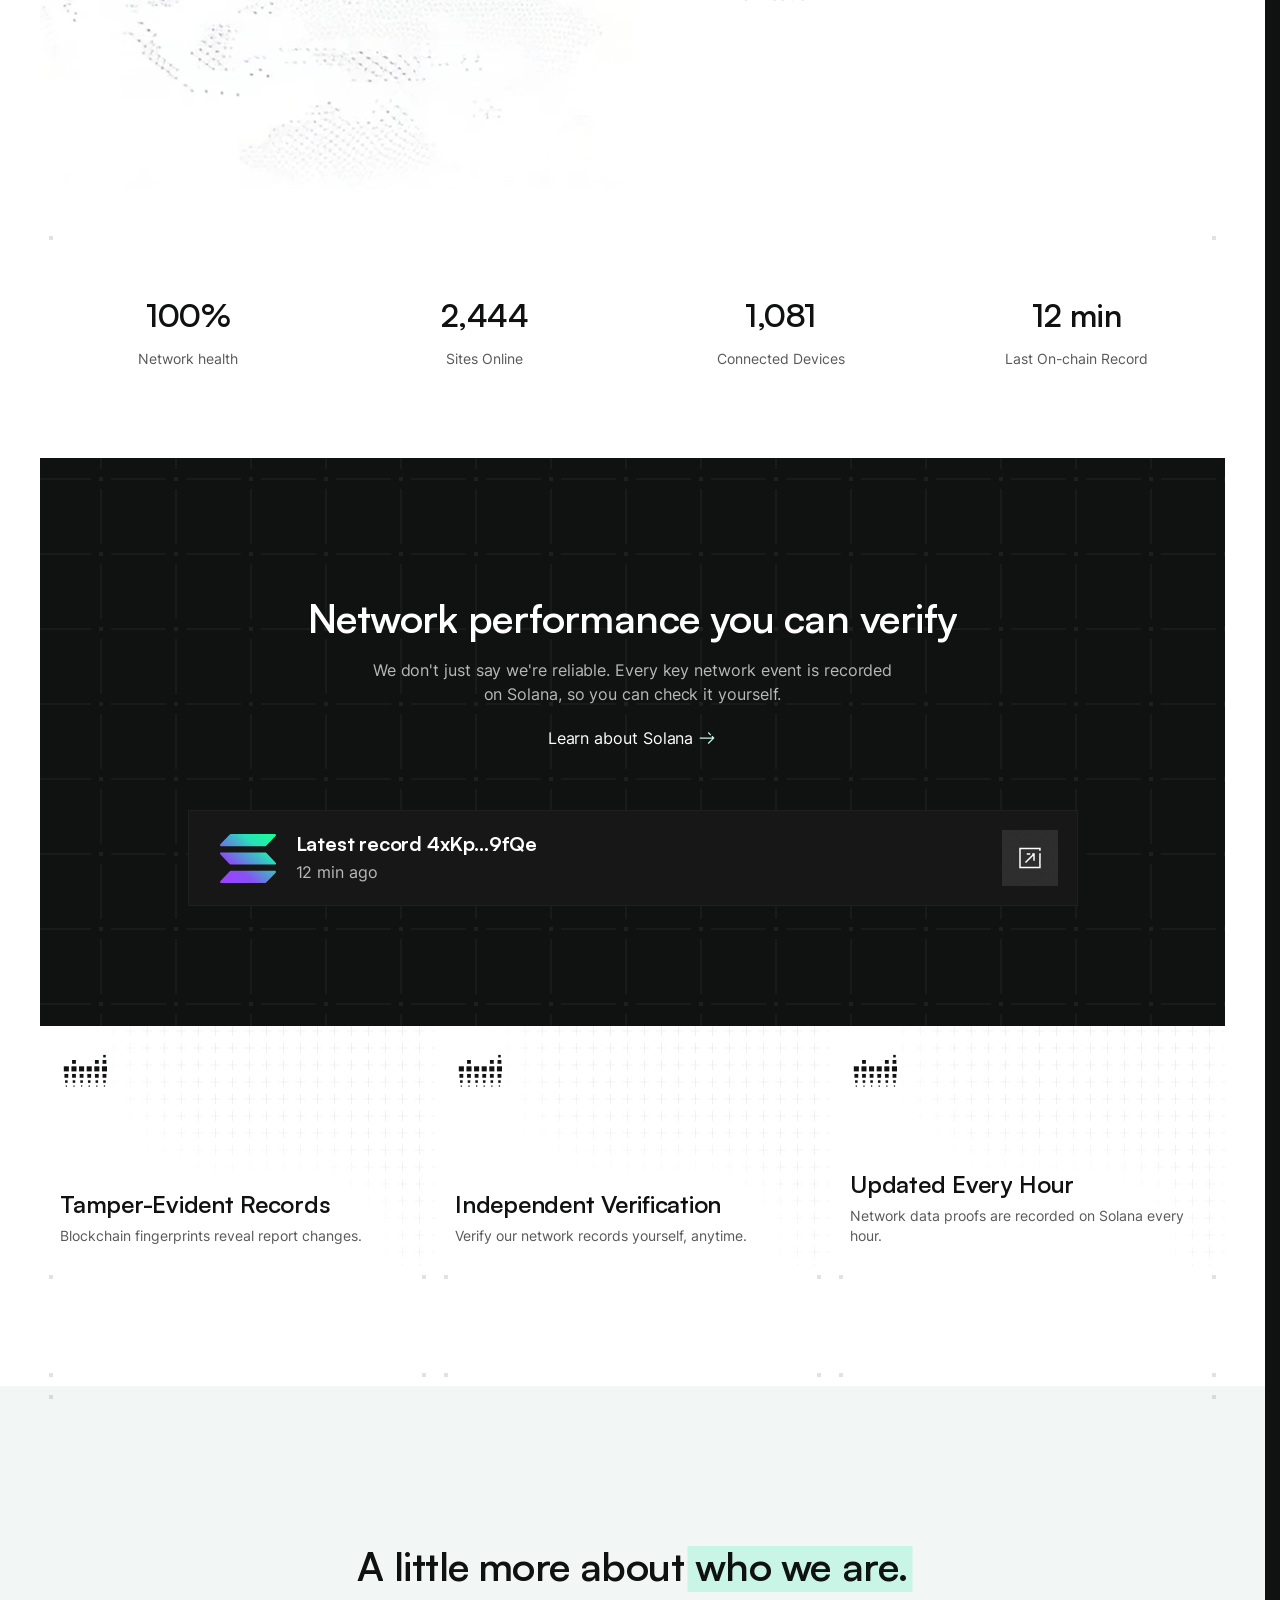
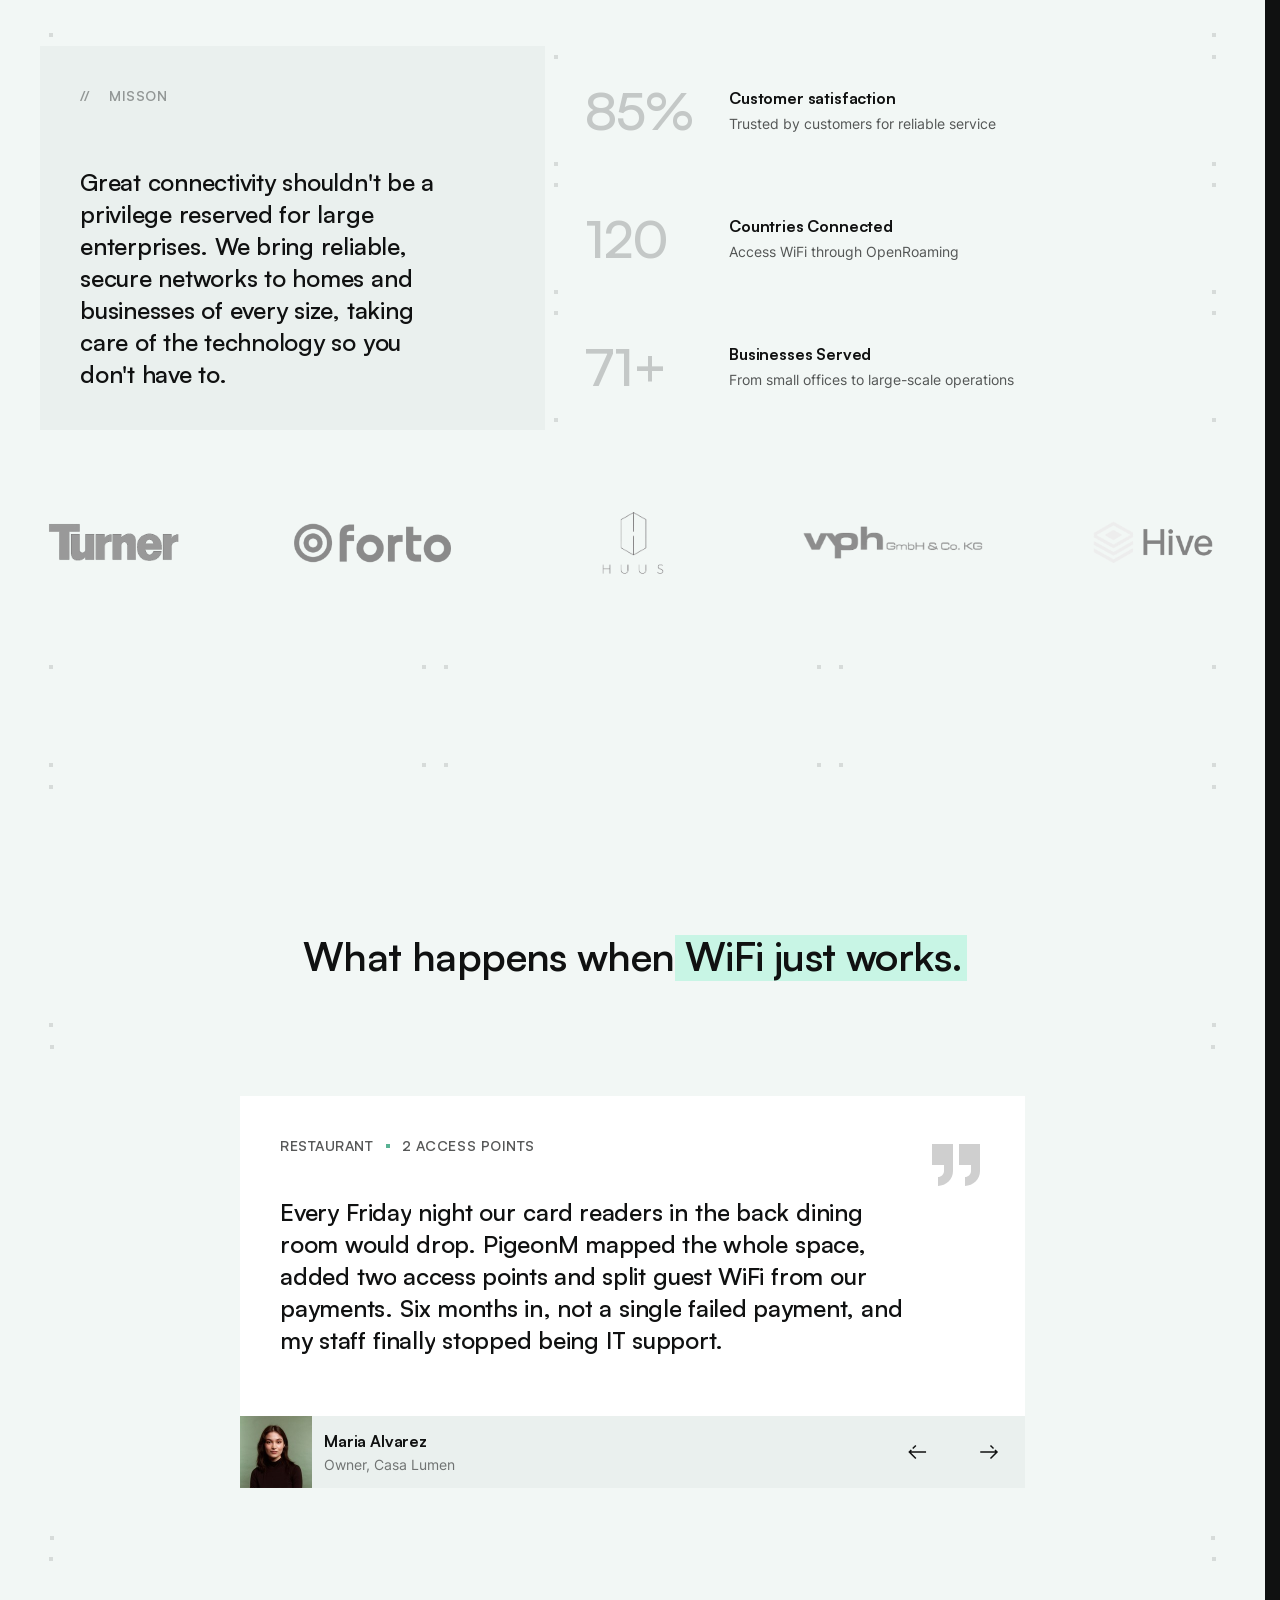
==== commit 6832c239: "Page to page also by back and forward: at the top, with the wipe Leaving a page now notes the hero's" ====
--- a/index.html
+++ b/index.html
@@ -12,12 +12,12 @@
     // (js/hero.js)
     try {
       const nav = JSON.parse(sessionStorage.getItem('pm-nav'));
-      if (nav && Date.now() - nav.t < 10000) document.documentElement.classList.add('is-nav');
+      if (nav && Date.now() - nav.t < 10000 && nav.path !== location.pathname) document.documentElement.classList.add('is-nav');
     } catch (e) {}
   </script>
   <!-- the loader's dark page from the very first paint -->
   <style>html, body { margin: 0; background: #101111; }</style>
-  <script src="js/hero.js?v=e6793f56" defer></script>
+  <script src="js/hero.js?v=d99ce0c0" defer></script>
   <script src="js/sections.js?v=b0cf4c87" defer></script>
   <script src="js/connectivity.js?v=be5ec147" defer></script>
   <script src="js/dither.js?v=cad372d1" defer></script>
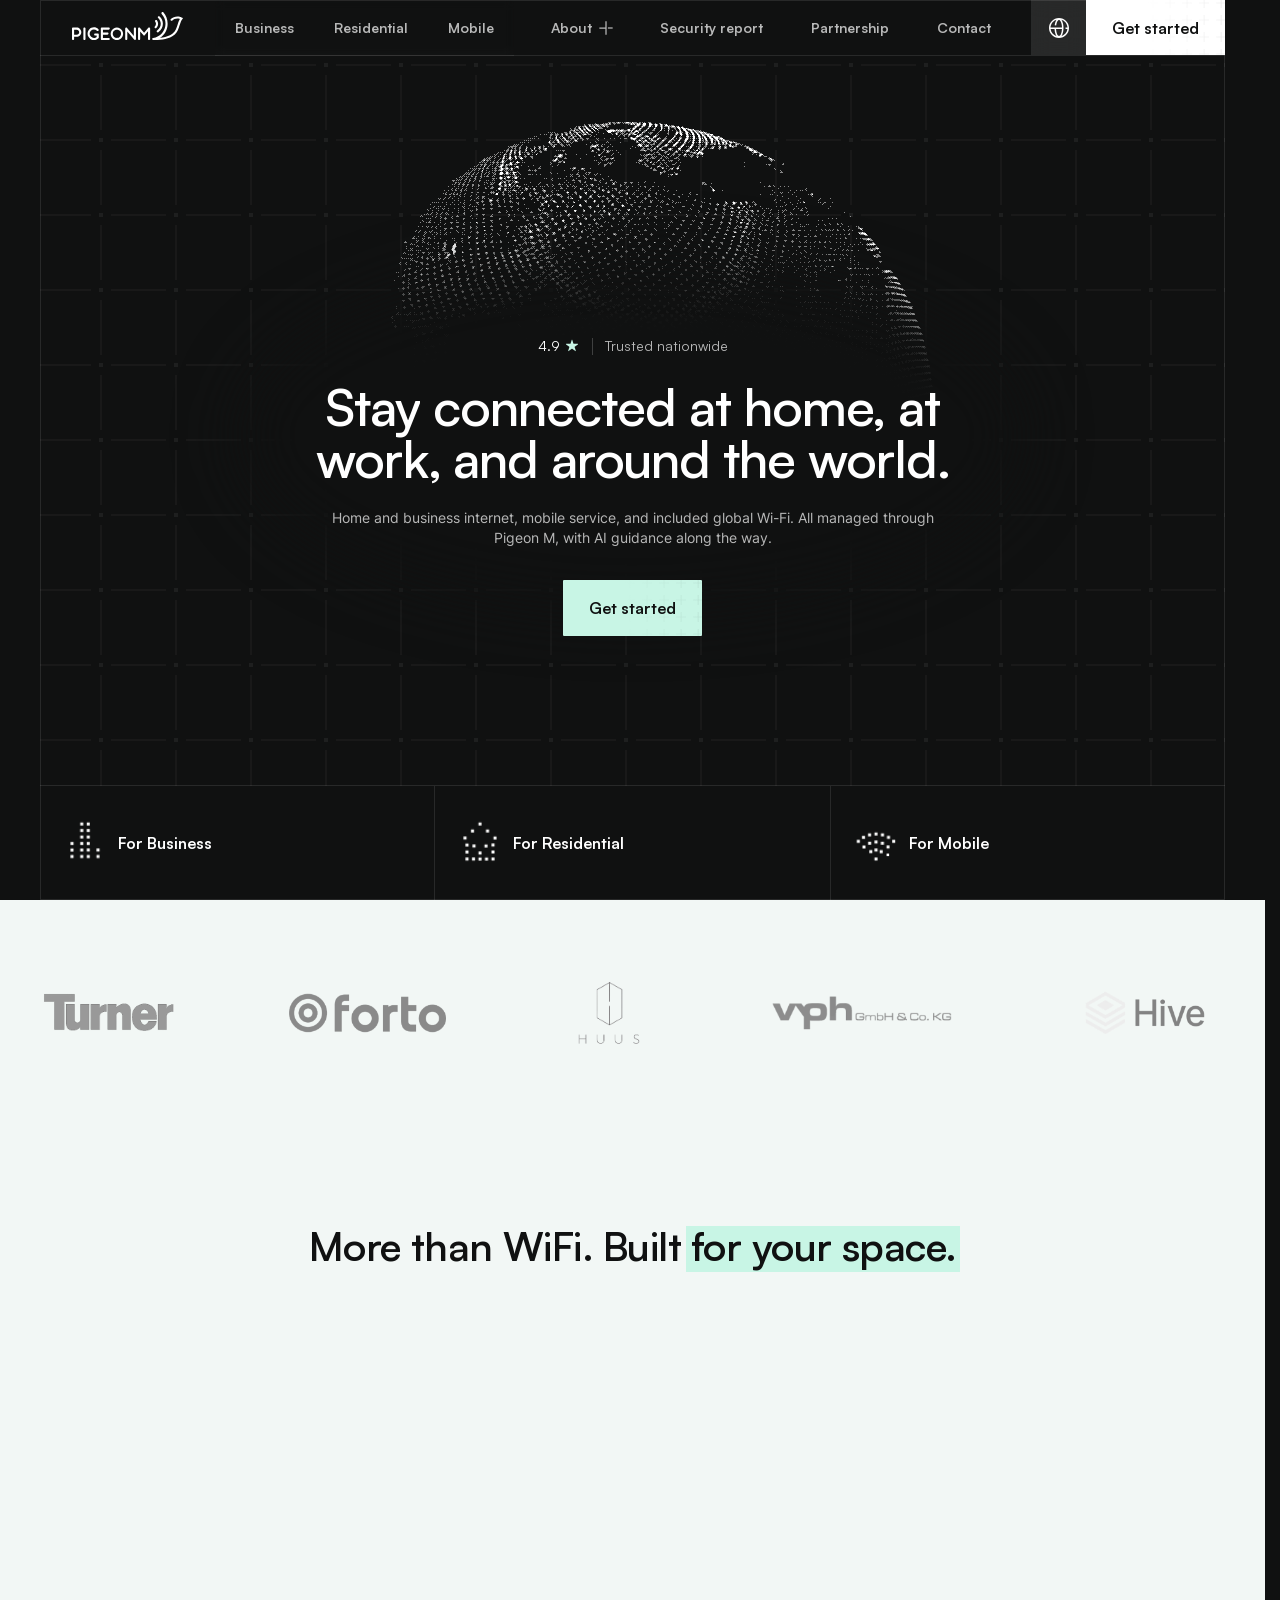
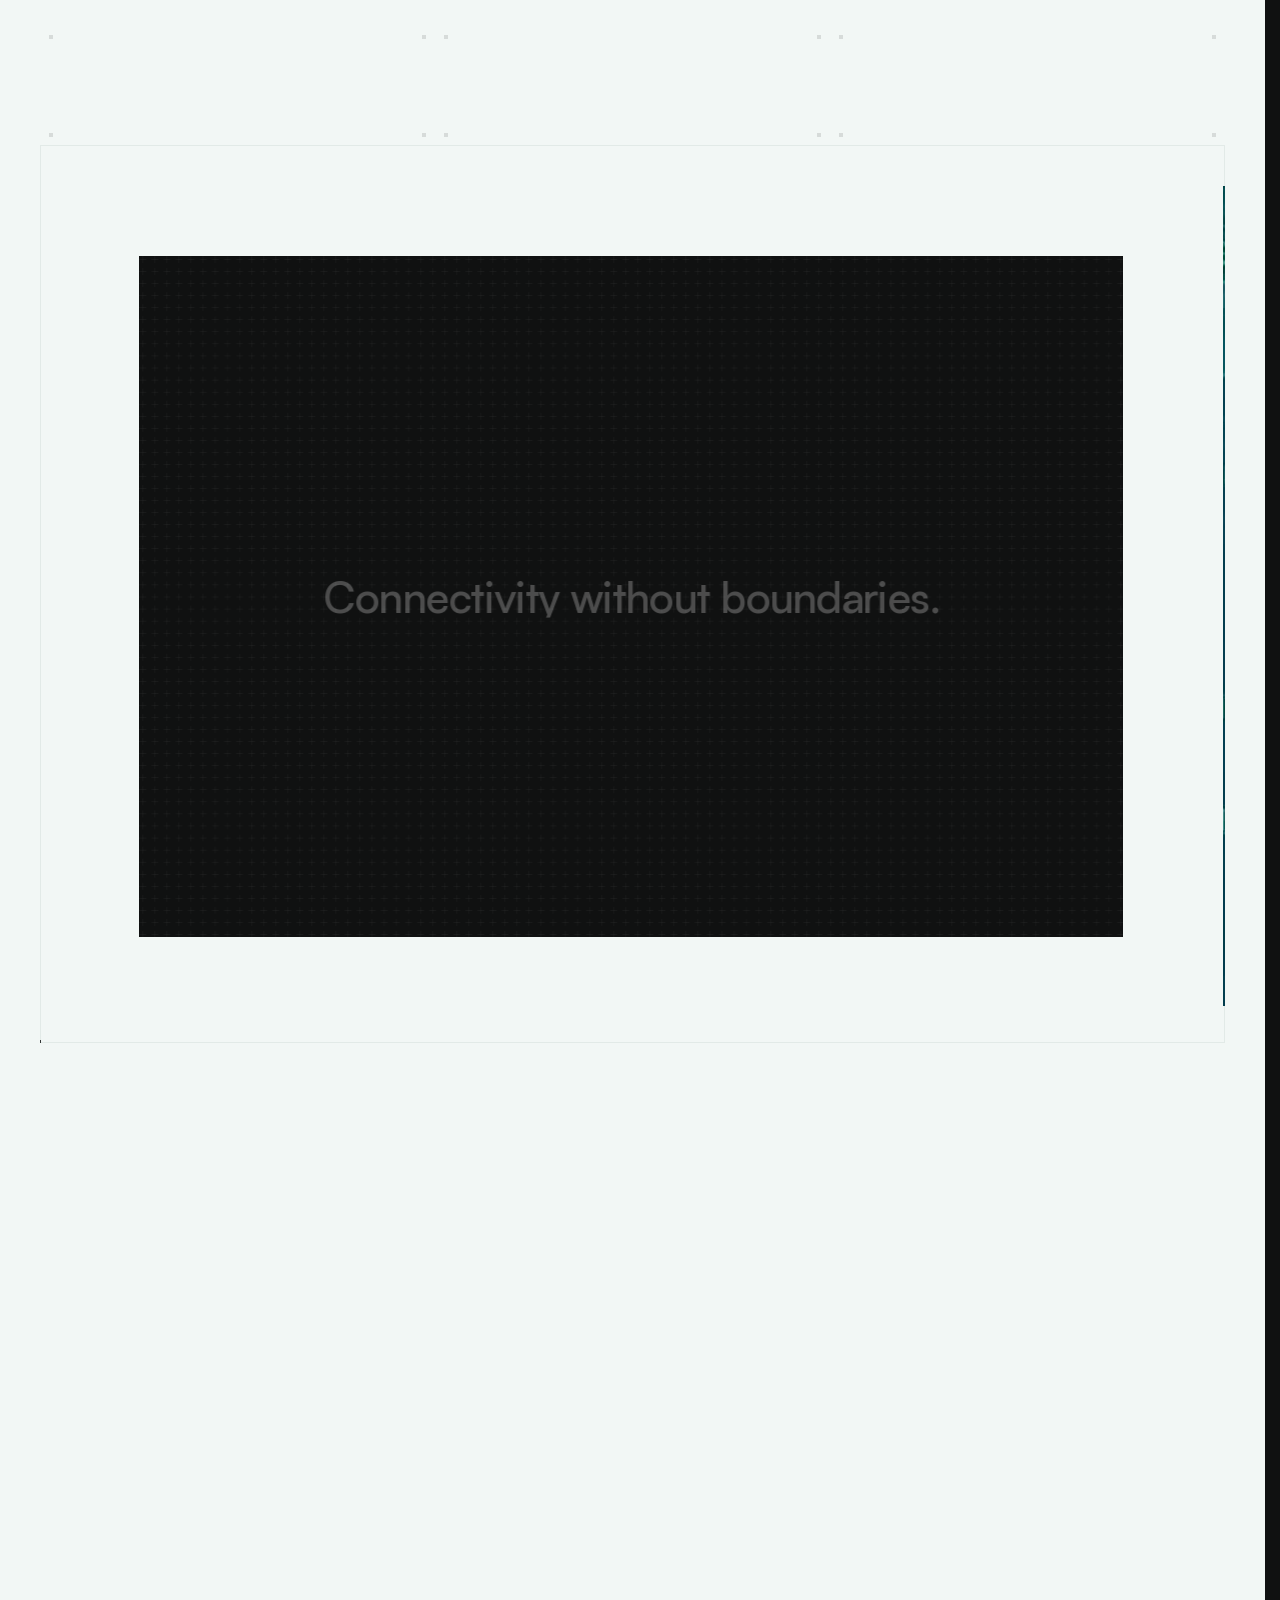
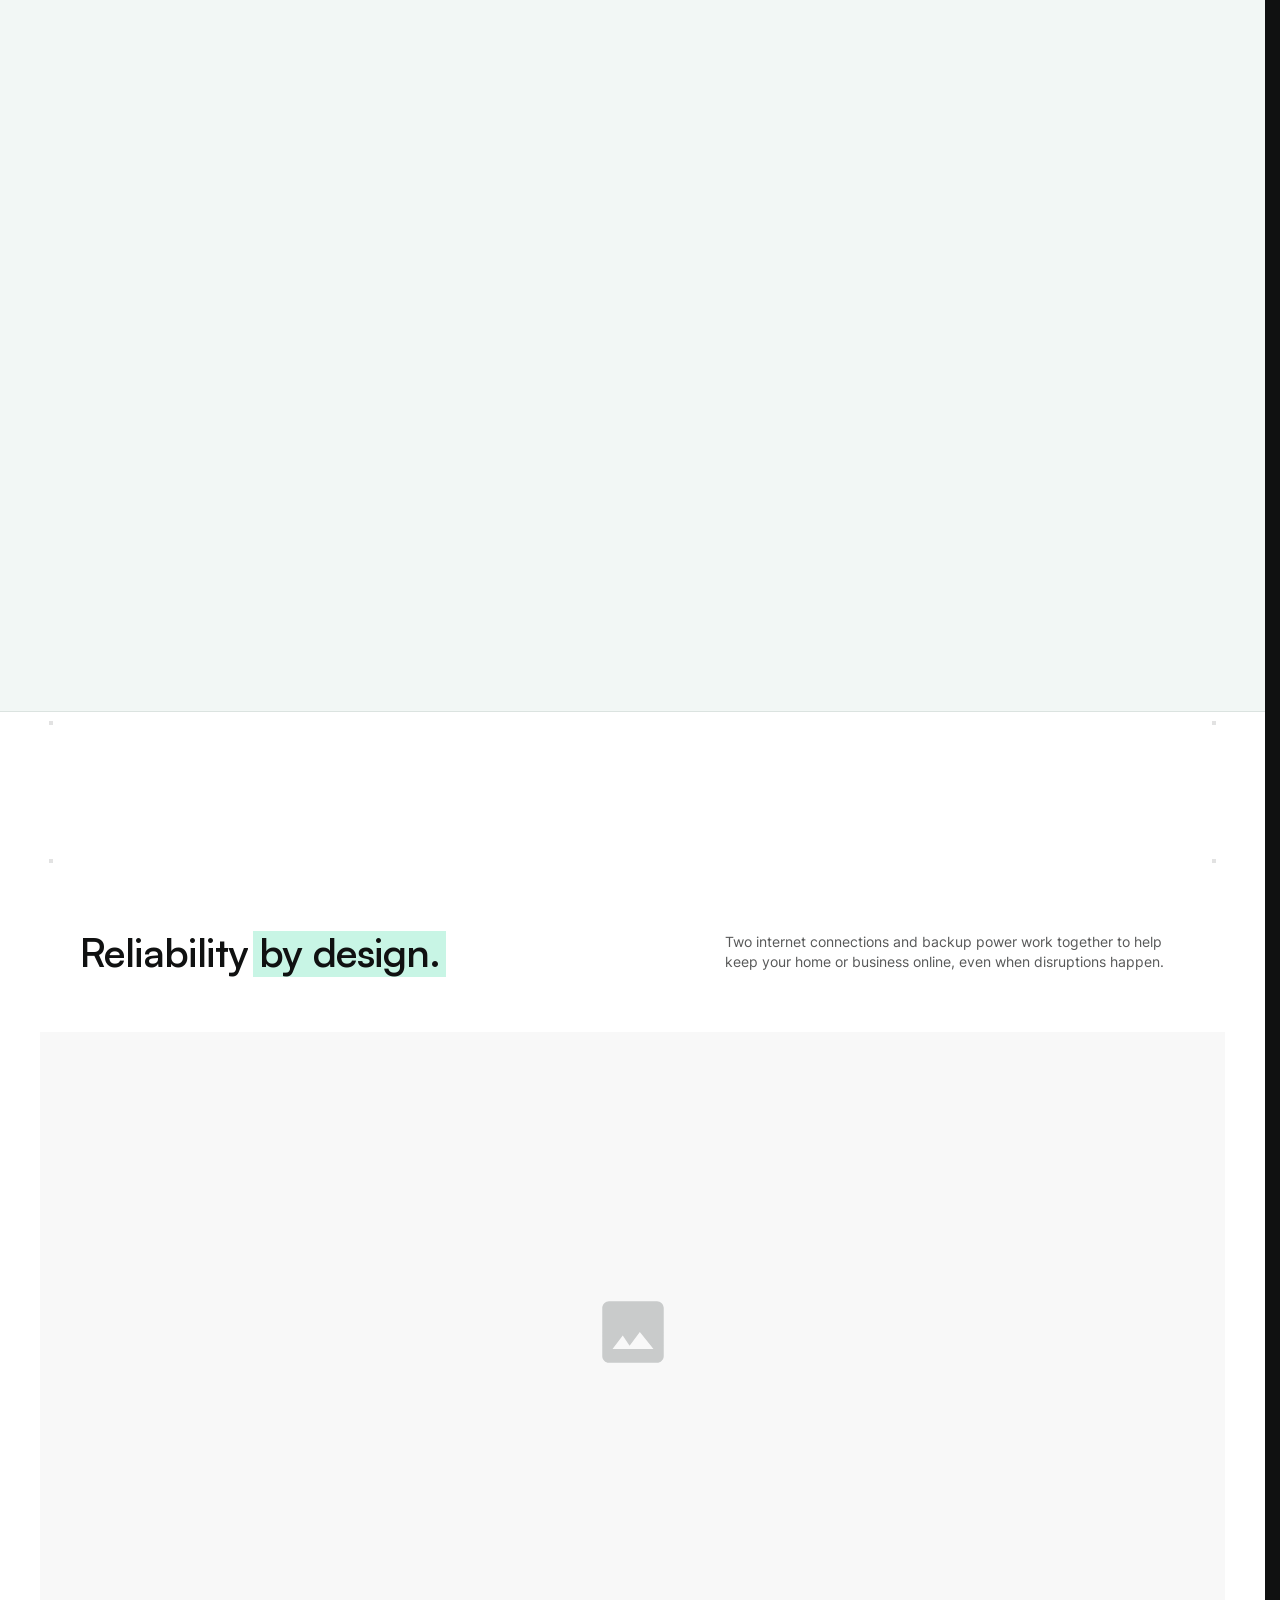
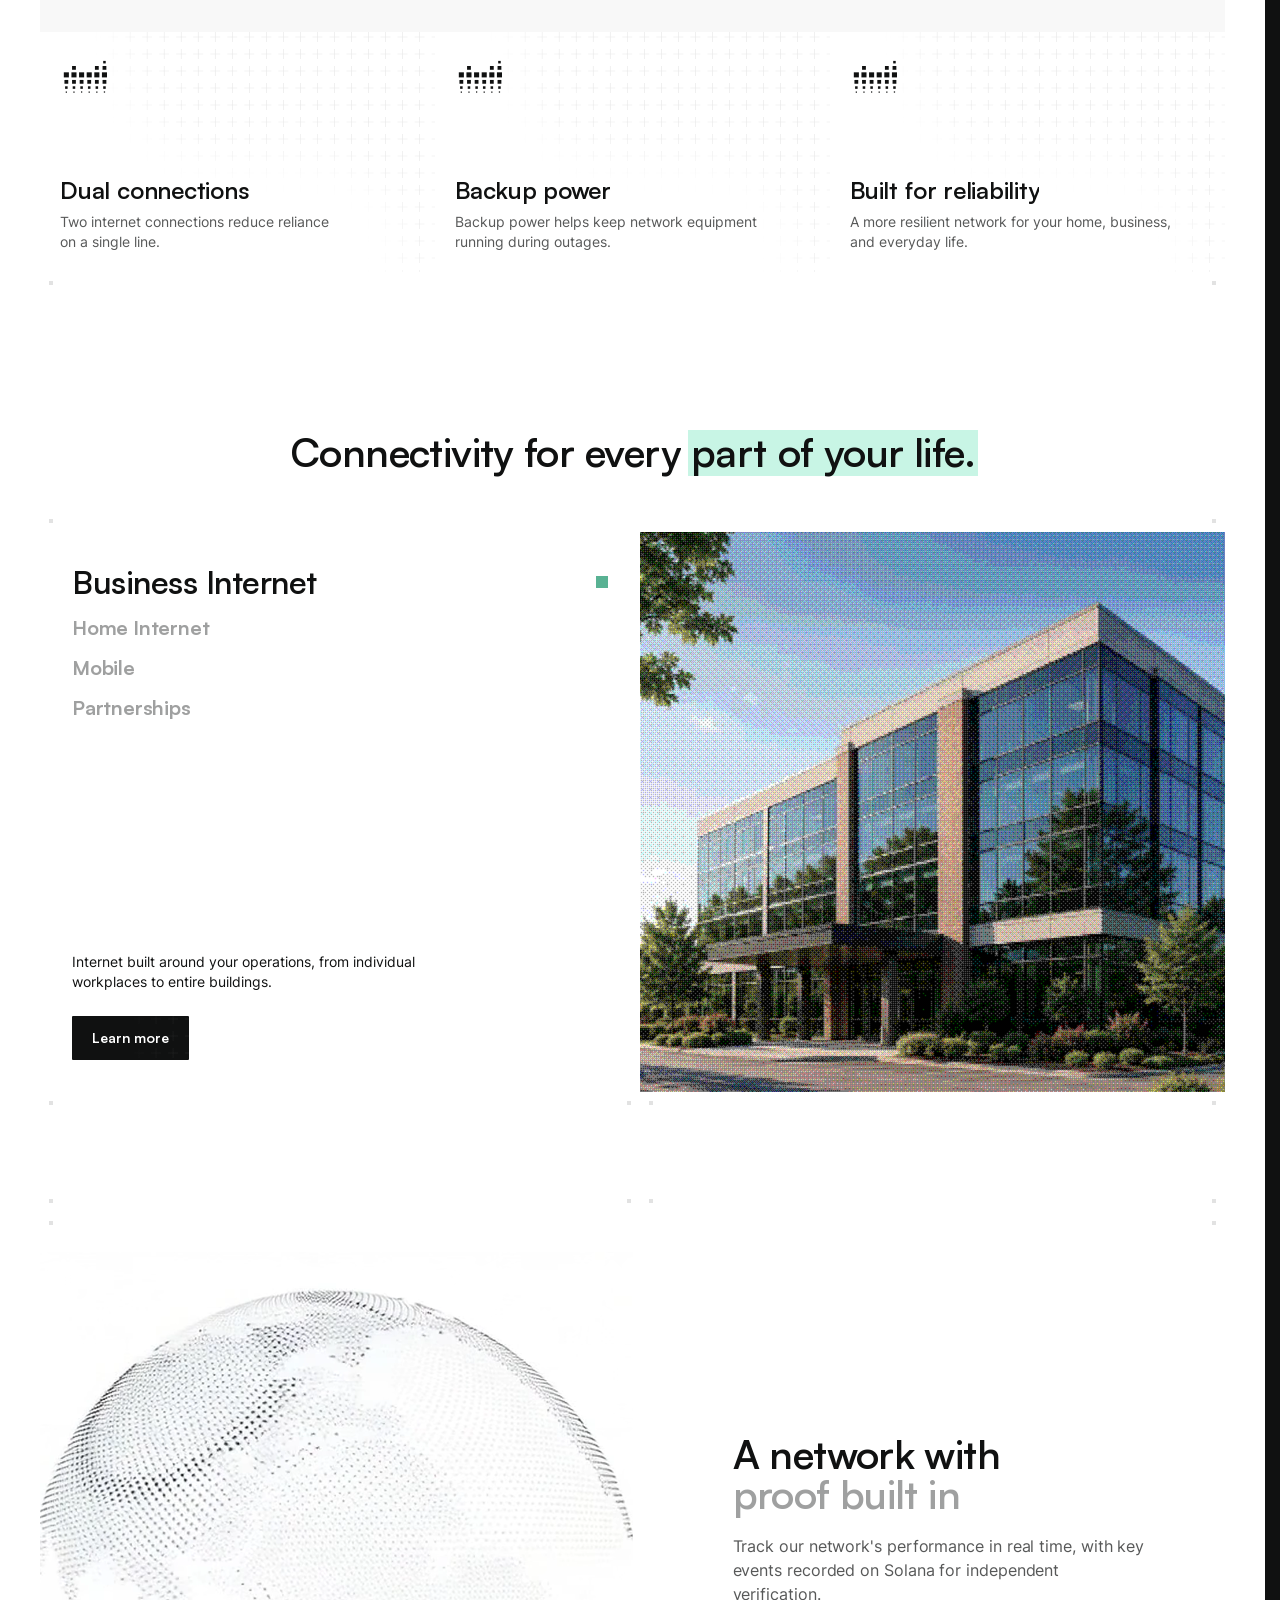
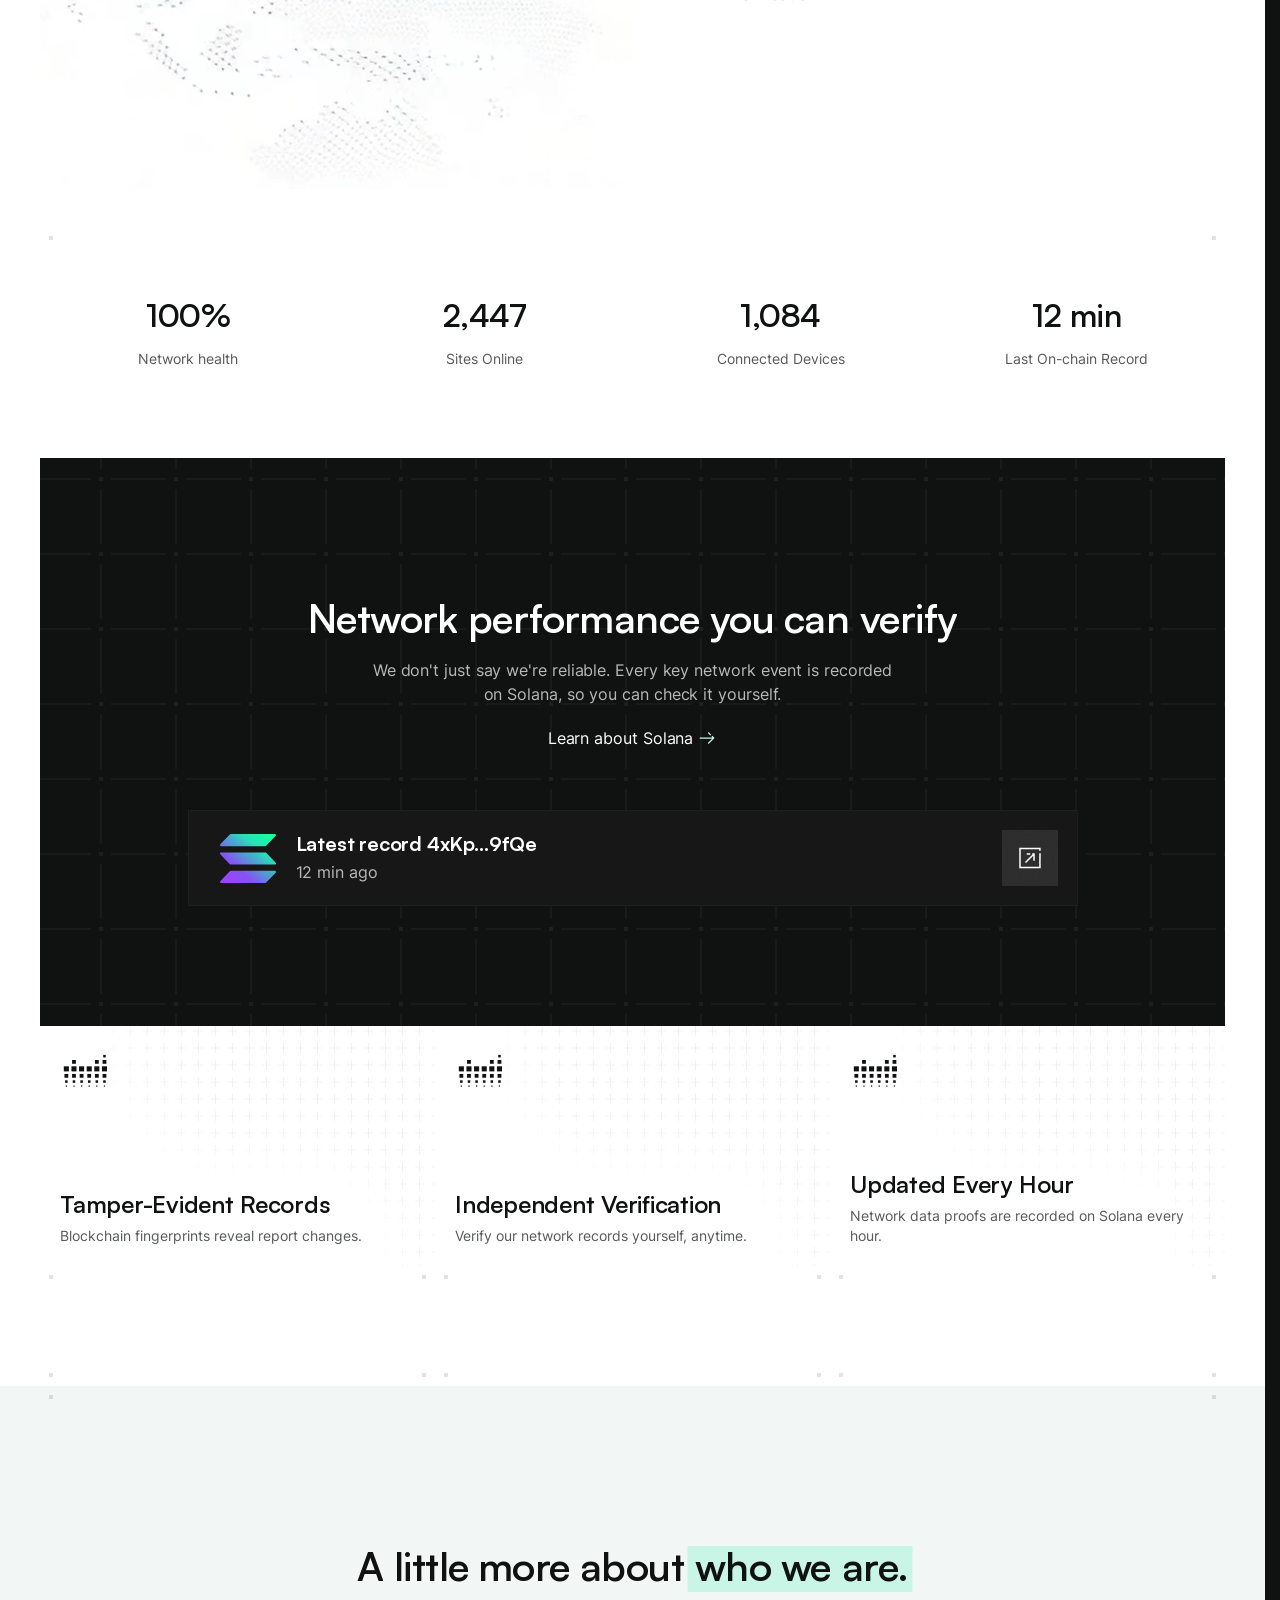
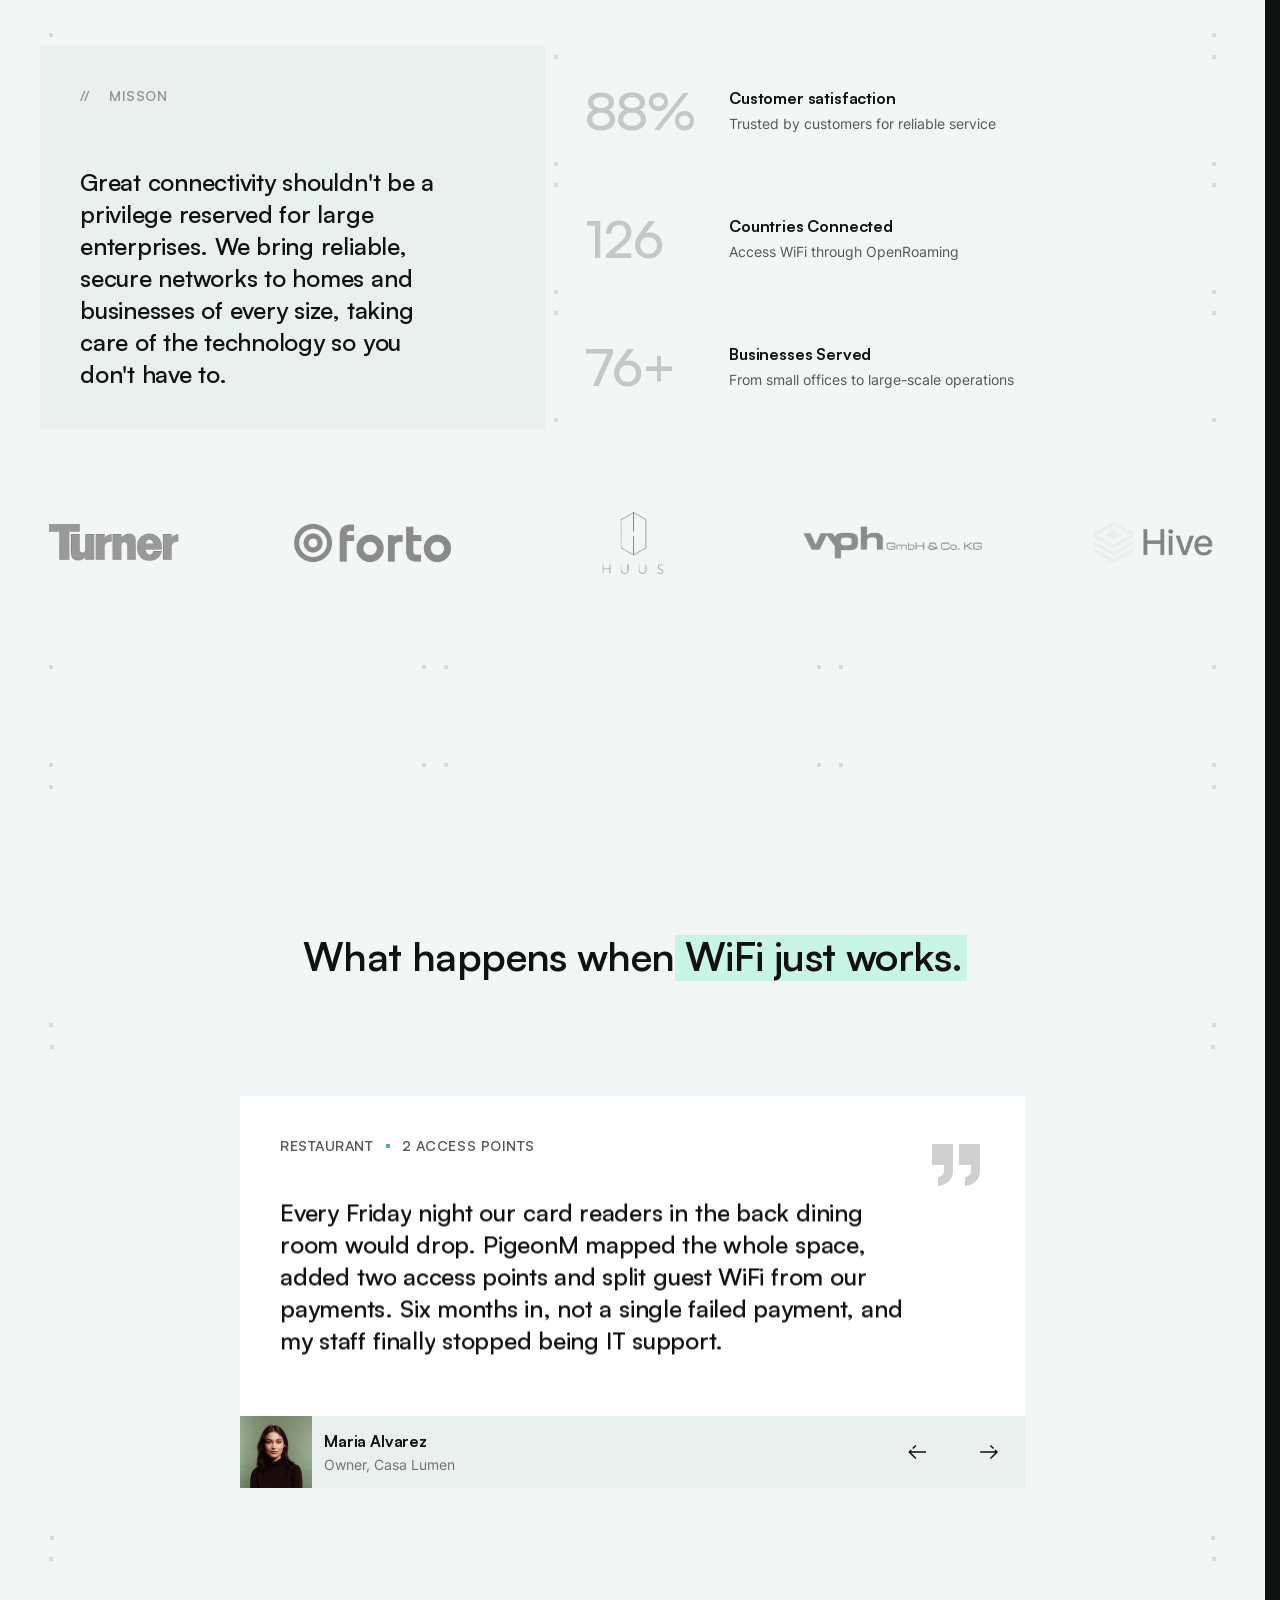
==== commit 843a3ee6: "Page to page: a line sweeps the whole screen and leaves the new page behind it Going between the sit" ====
--- a/index.html
+++ b/index.html
@@ -8,16 +8,20 @@
     document.documentElement.classList.add('js', 'is-locked');
     // every page opens at its top, never where the last one was scrolled to (js/hero.js)
     if ('scrollRestoration' in history) history.scrollRestoration = 'manual';
-    // coming from another of the site's pages: no loader, the hero carries on from that page's
-    // (js/hero.js)
+    // coming from another of the site's pages: no loader; where the browser runs a transition
+    // between pages (is-vt), a line sweeps across the screen and leaves this page behind it,
+    // shown as it is (css/hero.css); elsewhere the hero carries on from the last page's (js/hero.js)
     try {
       const nav = JSON.parse(sessionStorage.getItem('pm-nav'));
-      if (nav && Date.now() - nav.t < 10000 && nav.path !== location.pathname) document.documentElement.classList.add('is-nav');
+      if (nav && Date.now() - nav.t < 10000 && nav.path !== location.pathname) {
+        document.documentElement.classList.add('is-nav');
+        if ('PageRevealEvent' in window) document.documentElement.classList.add('is-vt');
+      }
     } catch (e) {}
   </script>
   <!-- the loader's dark page from the very first paint -->
   <style>html, body { margin: 0; background: #101111; }</style>
-  <script src="js/hero.js?v=d99ce0c0" defer></script>
+  <script src="js/hero.js?v=3ae0644d" defer></script>
   <script src="js/sections.js?v=b0cf4c87" defer></script>
   <script src="js/connectivity.js?v=be5ec147" defer></script>
   <script src="js/dither.js?v=cad372d1" defer></script>
@@ -26,10 +30,12 @@
   <script src="js/faq.js?v=5b57e563" defer></script>
   <script src="js/plus-grid.js?v=1c6efb88" defer></script>
   <script src="js/grid.js?v=de0c2bf2" defer></script>
-  <link rel="stylesheet" href="css/hero.css?v=f5d5cf44">
+  <link rel="stylesheet" href="css/hero.css?v=f1444ae8">
   <link rel="stylesheet" href="css/sections.css?v=01cfec4d">
 </head>
 <body>
+<!-- the line that sweeps across the screen from page to page -->
+<span class="page-line" aria-hidden="true"></span>
 
 <!-- Loader: the hero's planet (the same clip, dithered alike) turns in the middle of the screen,
      then fades away and the hero draws itself in (js/hero.js) -->
--- a/css/hero.css
+++ b/css/hero.css
@@ -76,6 +76,56 @@
 .loader { display: none; }
 /* coming from another of the site's pages, there's no loader (js/hero.js) */
 .is-nav .loader { display: none !important; }
+
+/* ===== From page to page =====
+   The browser keeps the last page on screen until this one is ready, then a hairline sweeps
+   across the whole screen from right to left and leaves this page behind it, as the hero's
+   own switch does. The page shows as it is from the start, hero and all. */
+@view-transition { navigation: auto; }
+.is-vt .hero { visibility: visible; }
+::view-transition-image-pair(root) { isolation: auto; }
+::view-transition-old(root) { animation: none; mix-blend-mode: normal; }
+::view-transition-new(root) {
+  animation: page-in 1.1s cubic-bezier(0.6, 0, 0.3, 1) both;
+  mix-blend-mode: normal;
+}
+@keyframes page-in {
+  from { clip-path: inset(0 0 0 100%); }
+  to { clip-path: inset(0 0 0 0); }
+}
+.page-line {
+  position: fixed;
+  top: 0;
+  left: 0;
+  z-index: 200;
+  width: 1px;
+  height: 100vh;
+  background: #6fc6a7; /* the accent, to read on the dark and the light pages alike */
+  box-shadow: 0 0 24px 2px rgba(111, 198, 167, 0.45);
+  opacity: 0;
+  pointer-events: none;
+  view-transition-name: page-line;
+}
+.is-vt .page-line { opacity: 1; }
+/* the line runs with the page's edge, the same time and pace */
+/* (its fade at the ends is a separate animation, so the move keeps one curve, the page's) */
+::view-transition-group(page-line) {
+  animation:
+    page-line-move 1.1s cubic-bezier(0.6, 0, 0.3, 1) both,
+    page-line-fade 1.1s linear both;
+}
+::view-transition-new(page-line),
+::view-transition-old(page-line) { animation: none; }
+@keyframes page-line-move {
+  from { transform: translateX(100vw); }
+  to { transform: translateX(0); }
+}
+@keyframes page-line-fade {
+  0% { opacity: 0; }
+  6% { opacity: 1; }
+  94% { opacity: 1; }
+  100% { opacity: 0; }
+}
 .js .loader {
   position: fixed;
   inset: 0;
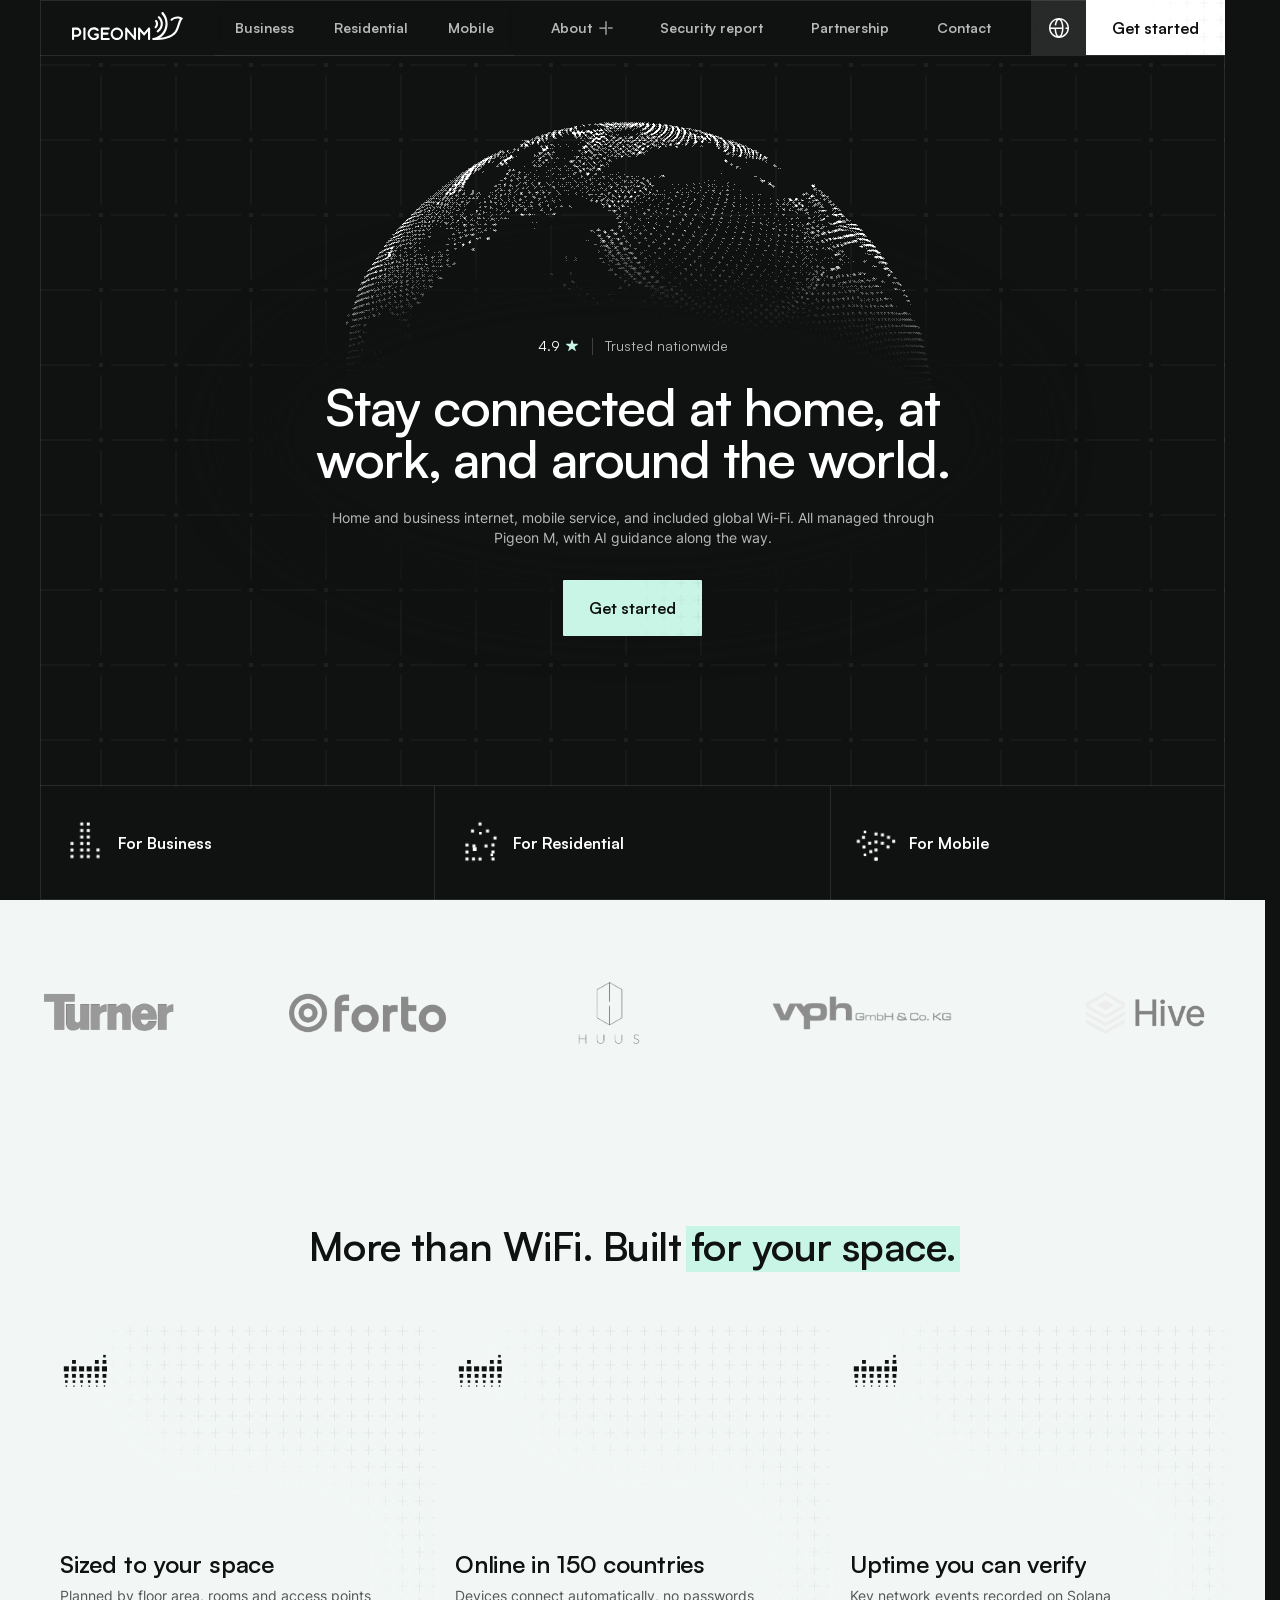
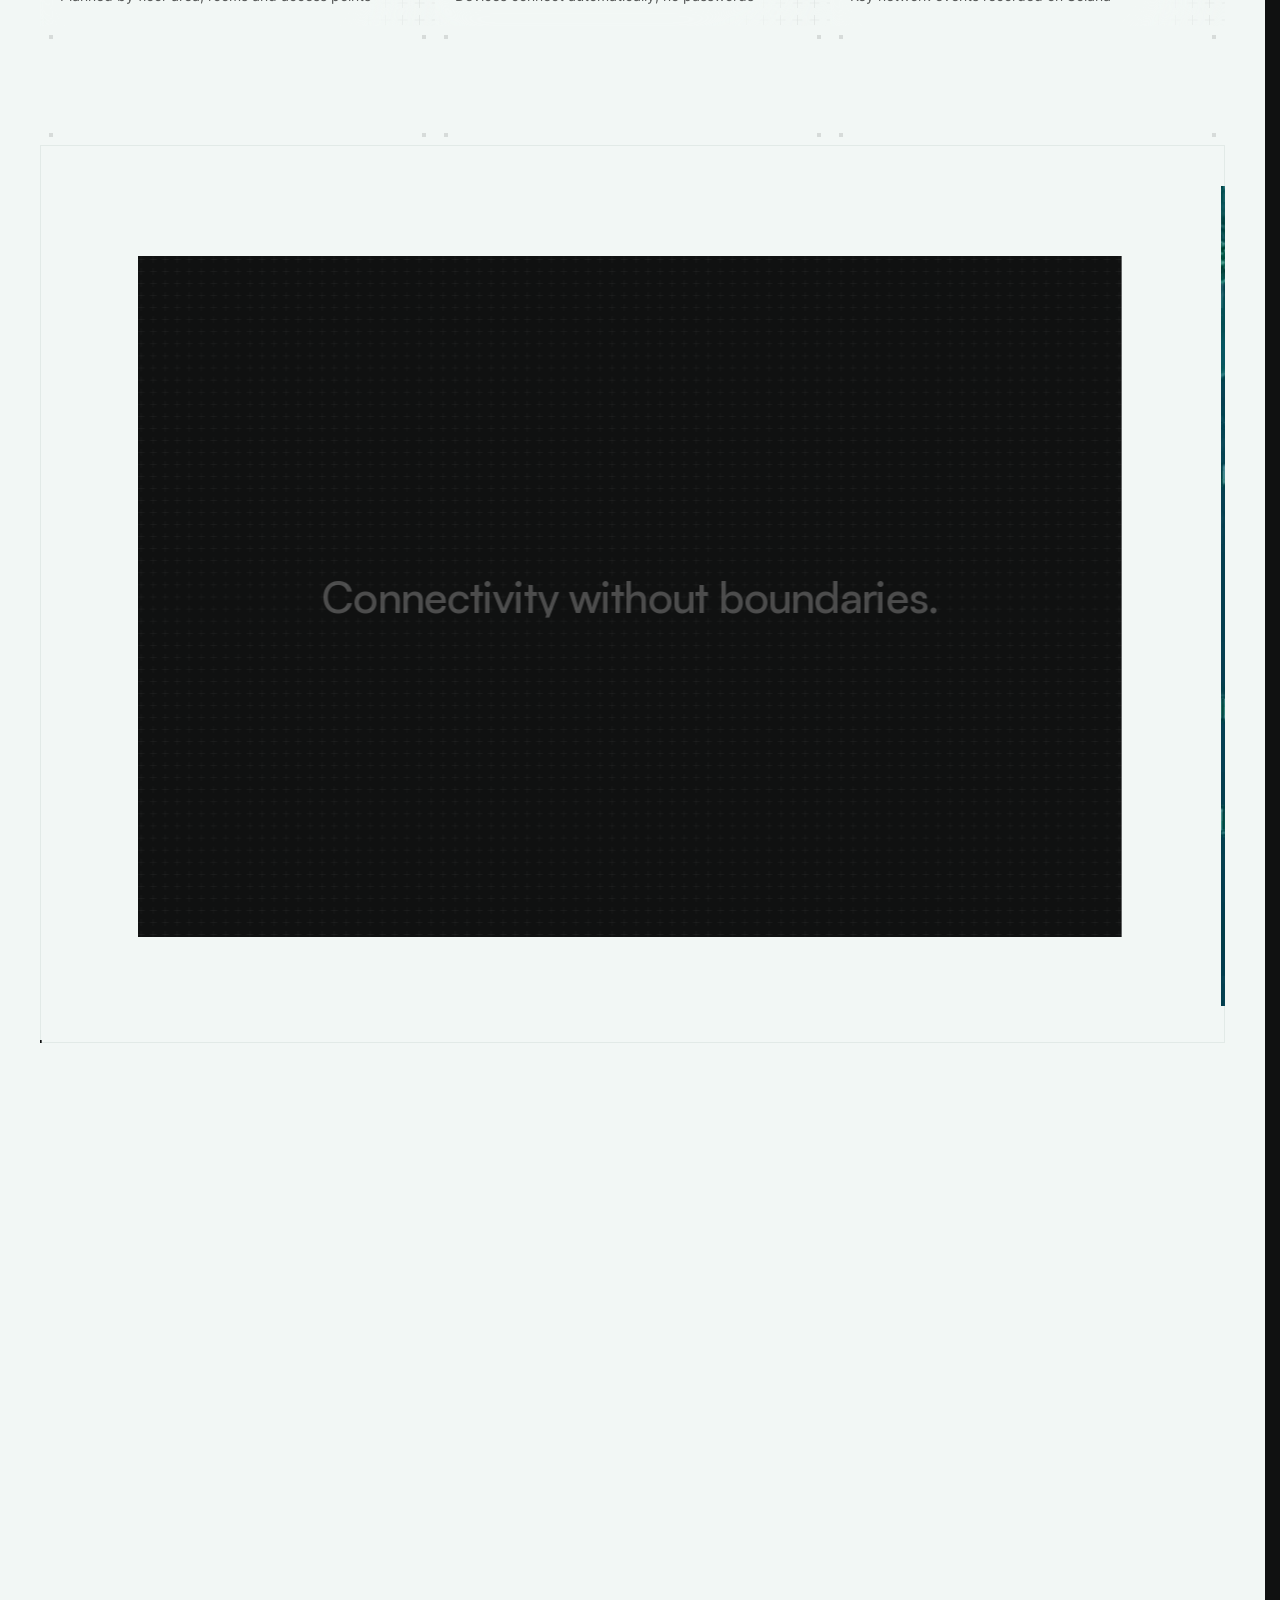
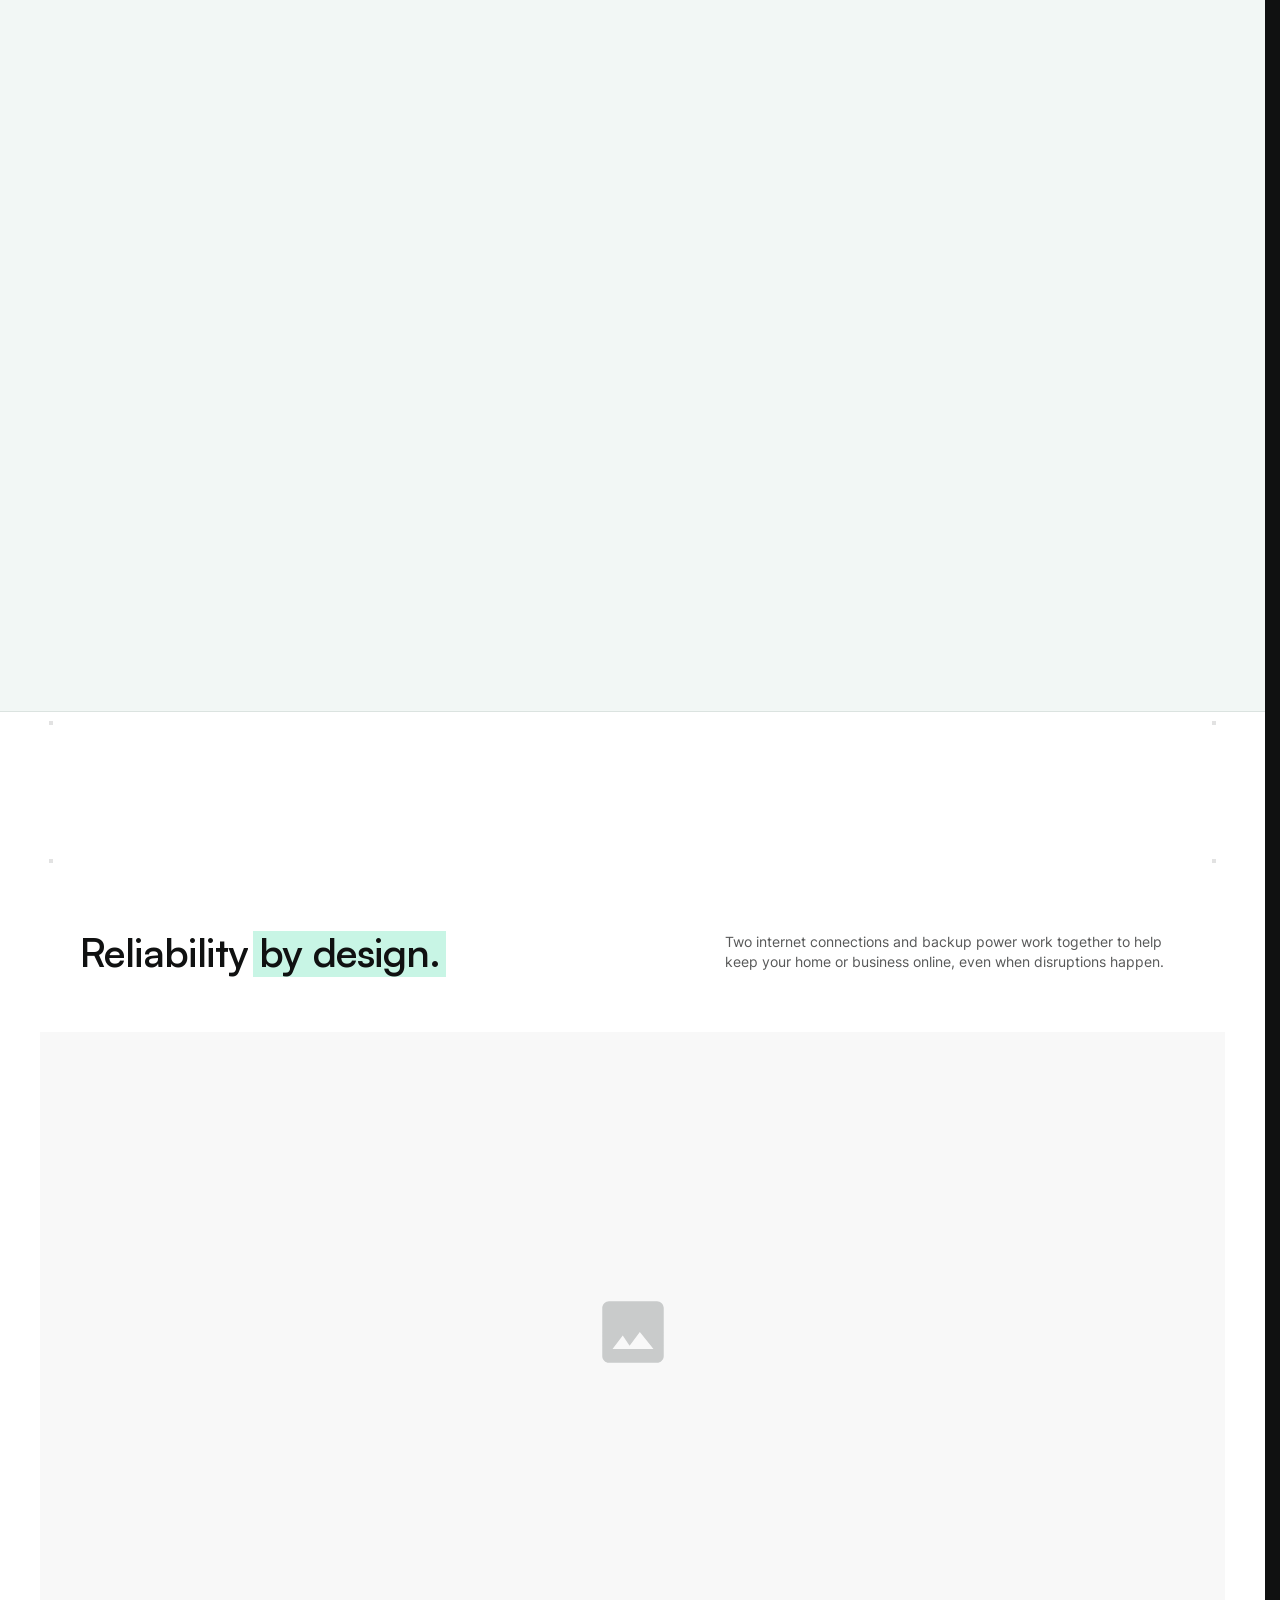
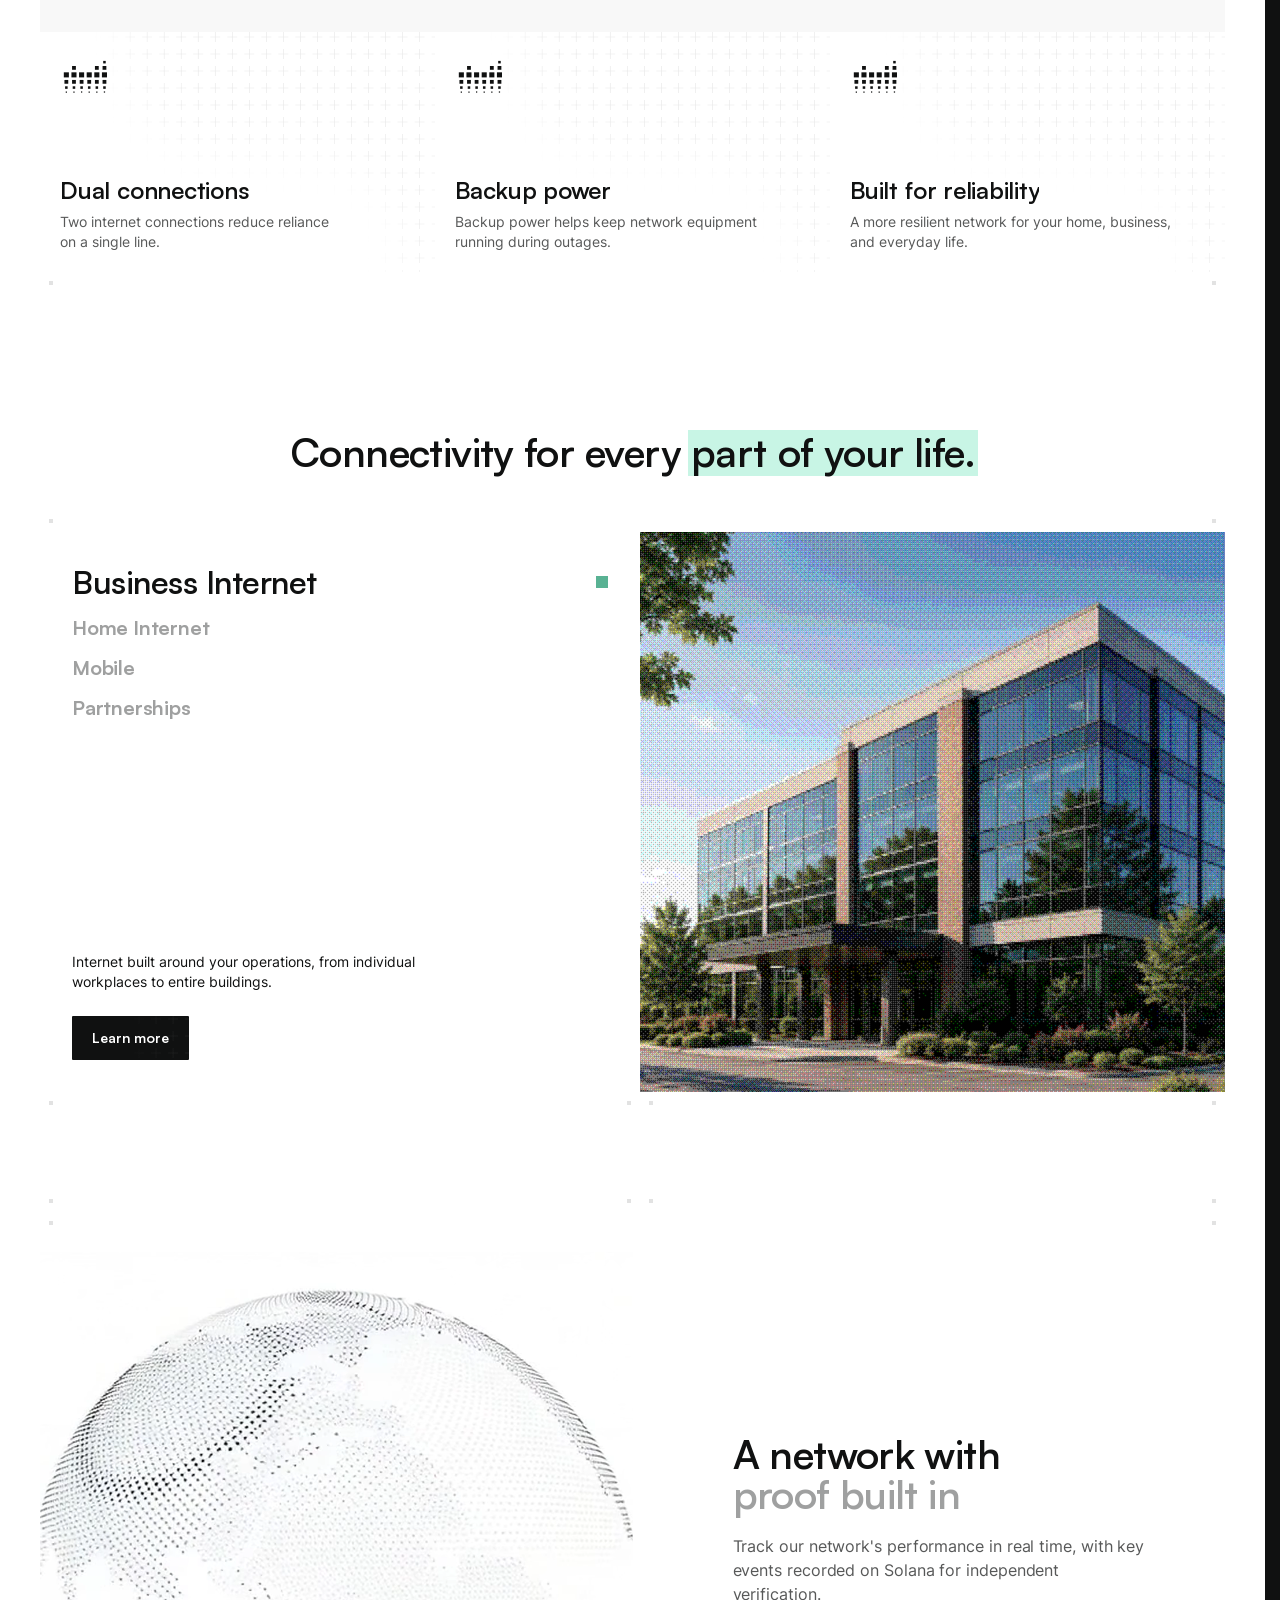
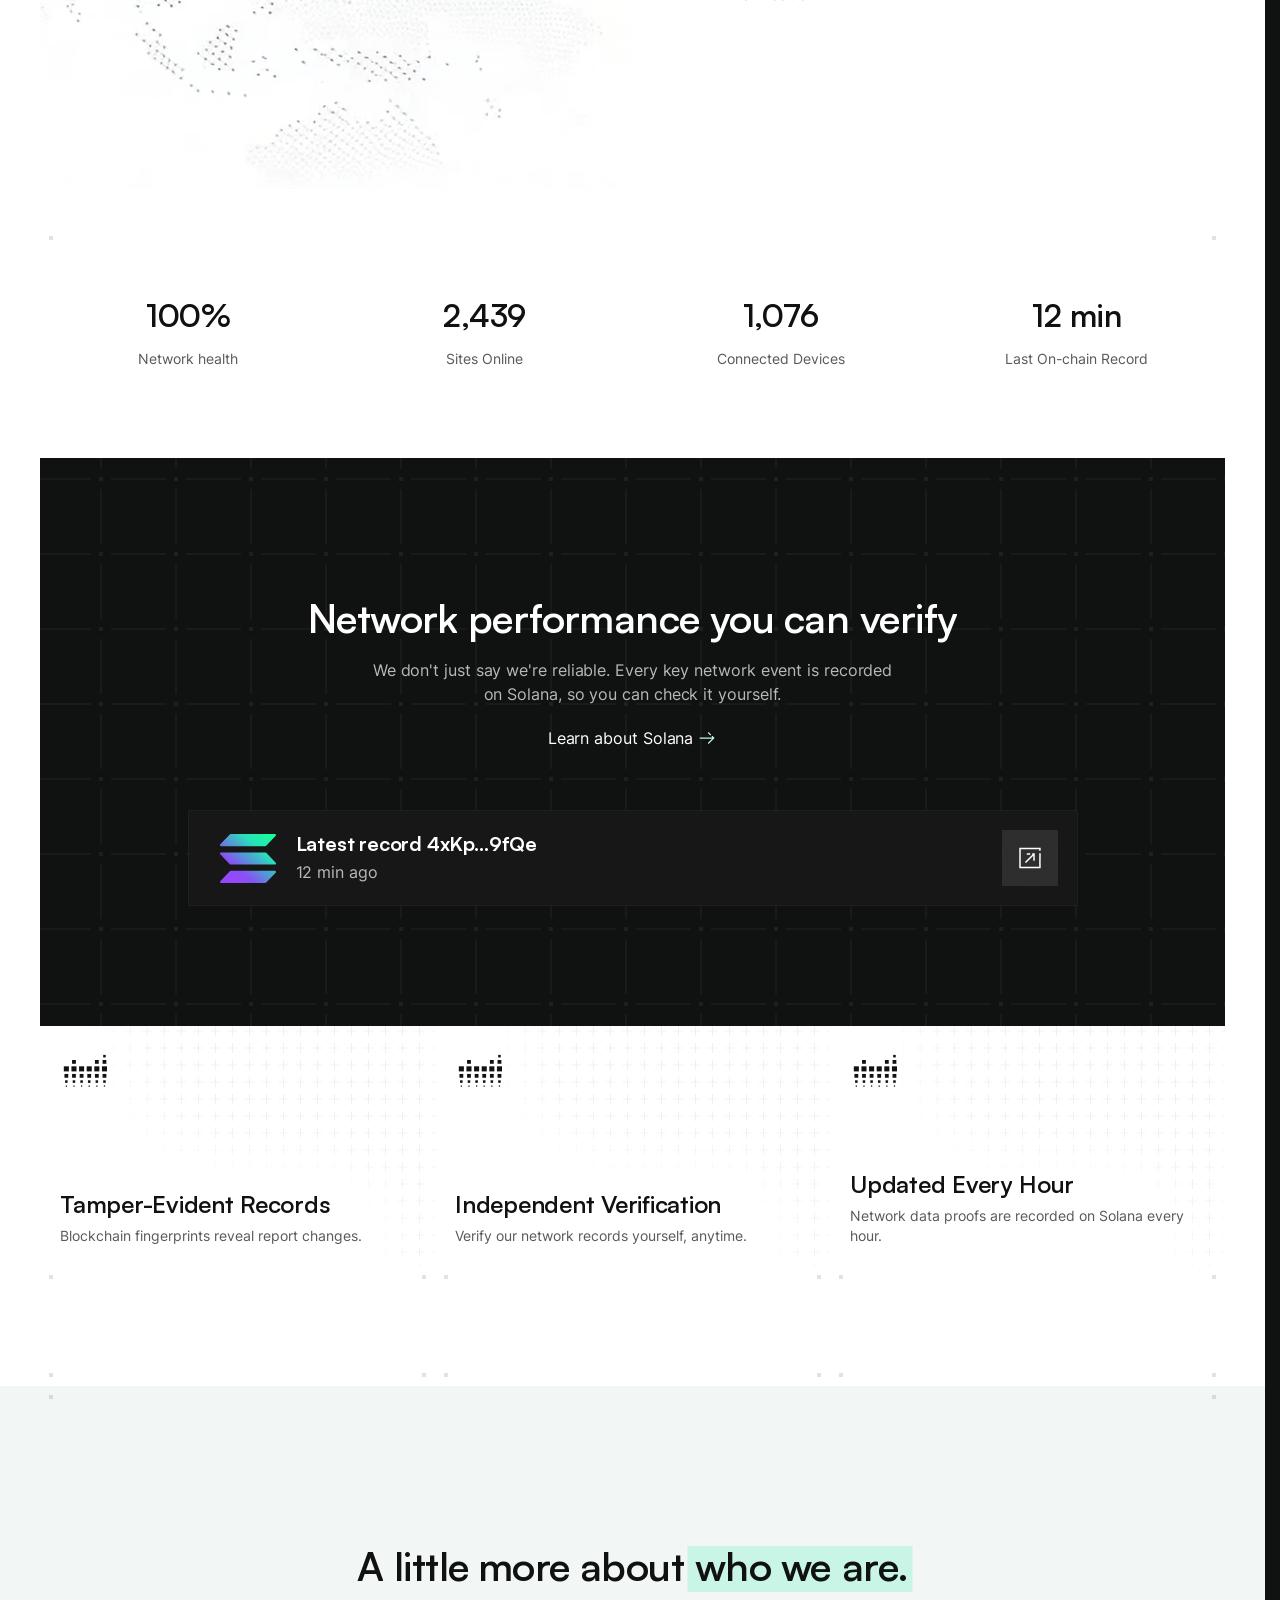
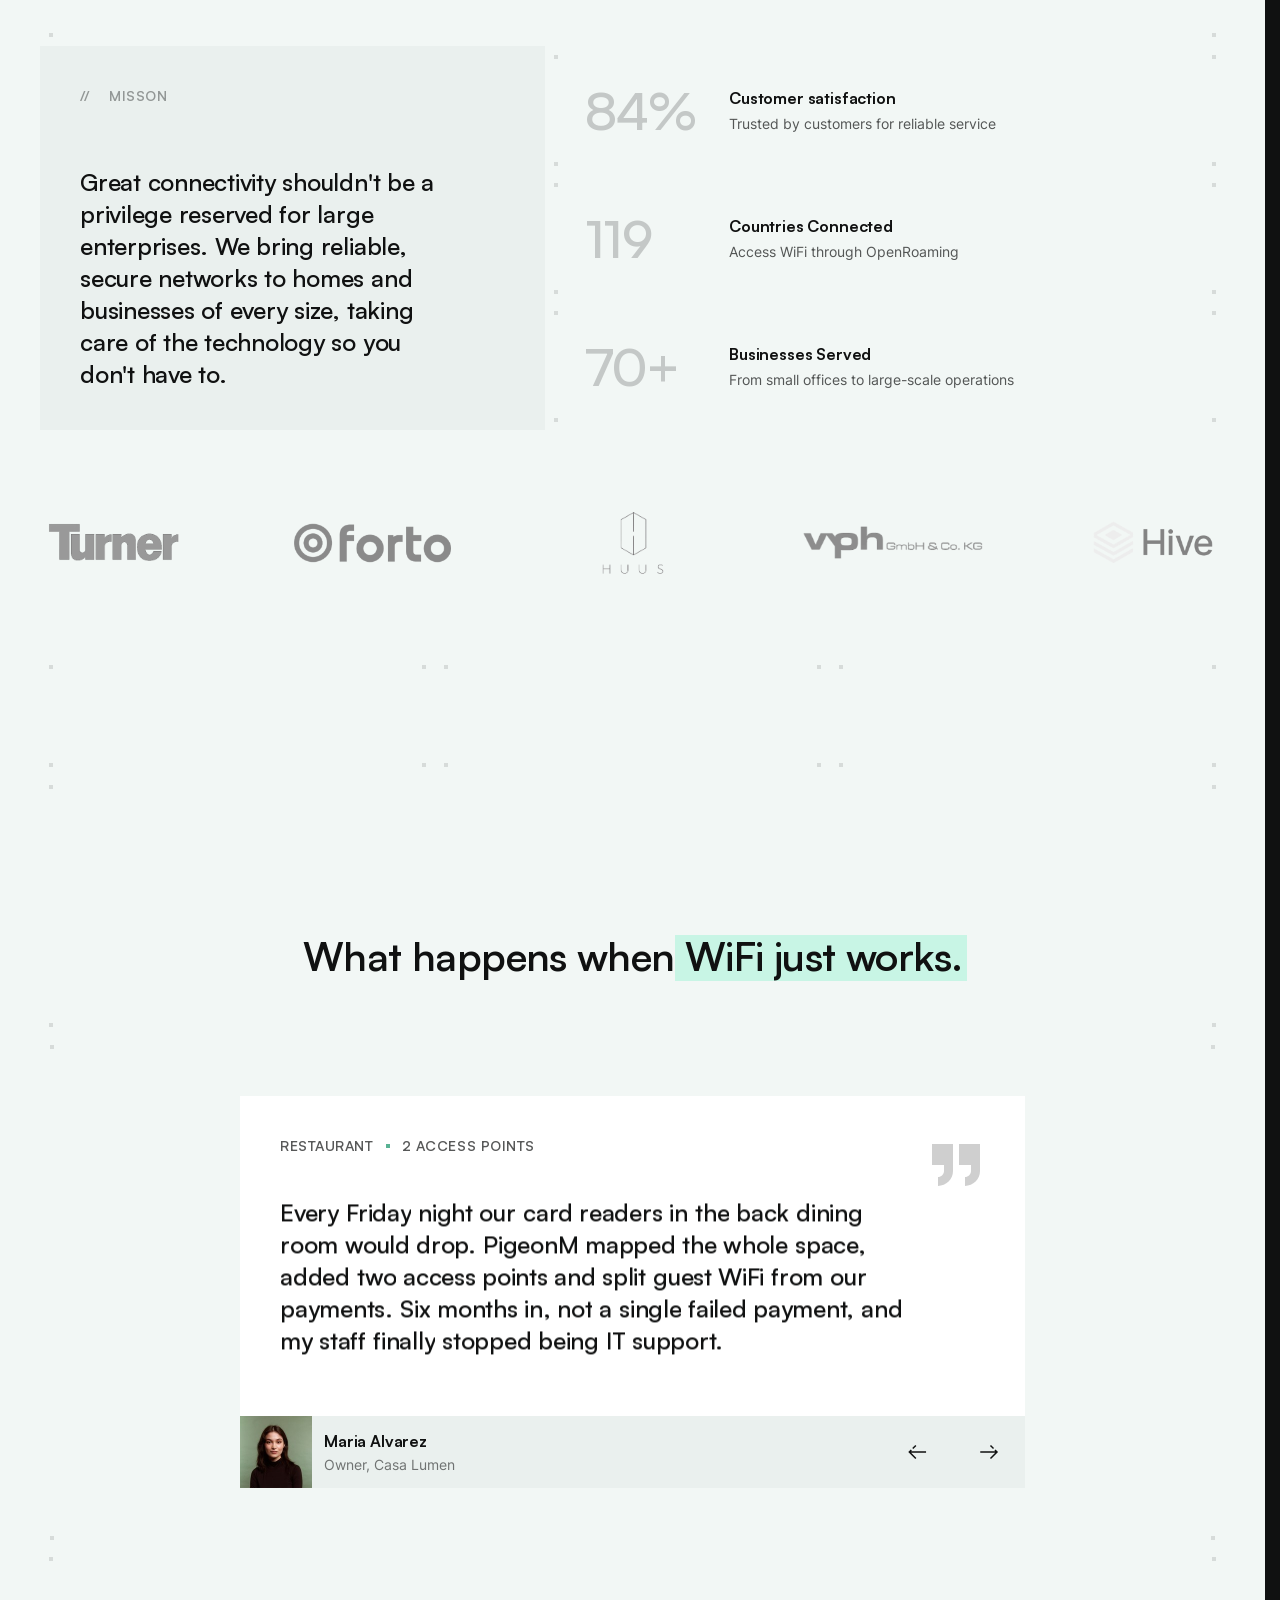
==== commit 60629965: "Page to page in Safari: the new page at its top from its first frame Safari carried the last page's " ====
--- a/index.html
+++ b/index.html
@@ -16,12 +16,19 @@
       if (nav && Date.now() - nav.t < 10000 && nav.path !== location.pathname) {
         document.documentElement.classList.add('is-nav');
         if ('PageRevealEvent' in window) document.documentElement.classList.add('is-vt');
+        // at its top from the very first frame, before the browser takes it for the sweep:
+        // Safari carries the last page's scroll over to this one
+        const top = () => { if (!location.hash) window.scrollTo(0, 0); };
+        top();
+        addEventListener('pagereveal', top);
+        addEventListener('DOMContentLoaded', top);
+        addEventListener('load', top);
       }
     } catch (e) {}
   </script>
   <!-- the loader's dark page from the very first paint -->
   <style>html, body { margin: 0; background: #101111; }</style>
-  <script src="js/hero.js?v=3ae0644d" defer></script>
+  <script src="js/hero.js?v=d8c87324" defer></script>
   <script src="js/sections.js?v=b0cf4c87" defer></script>
   <script src="js/connectivity.js?v=be5ec147" defer></script>
   <script src="js/dither.js?v=cad372d1" defer></script>
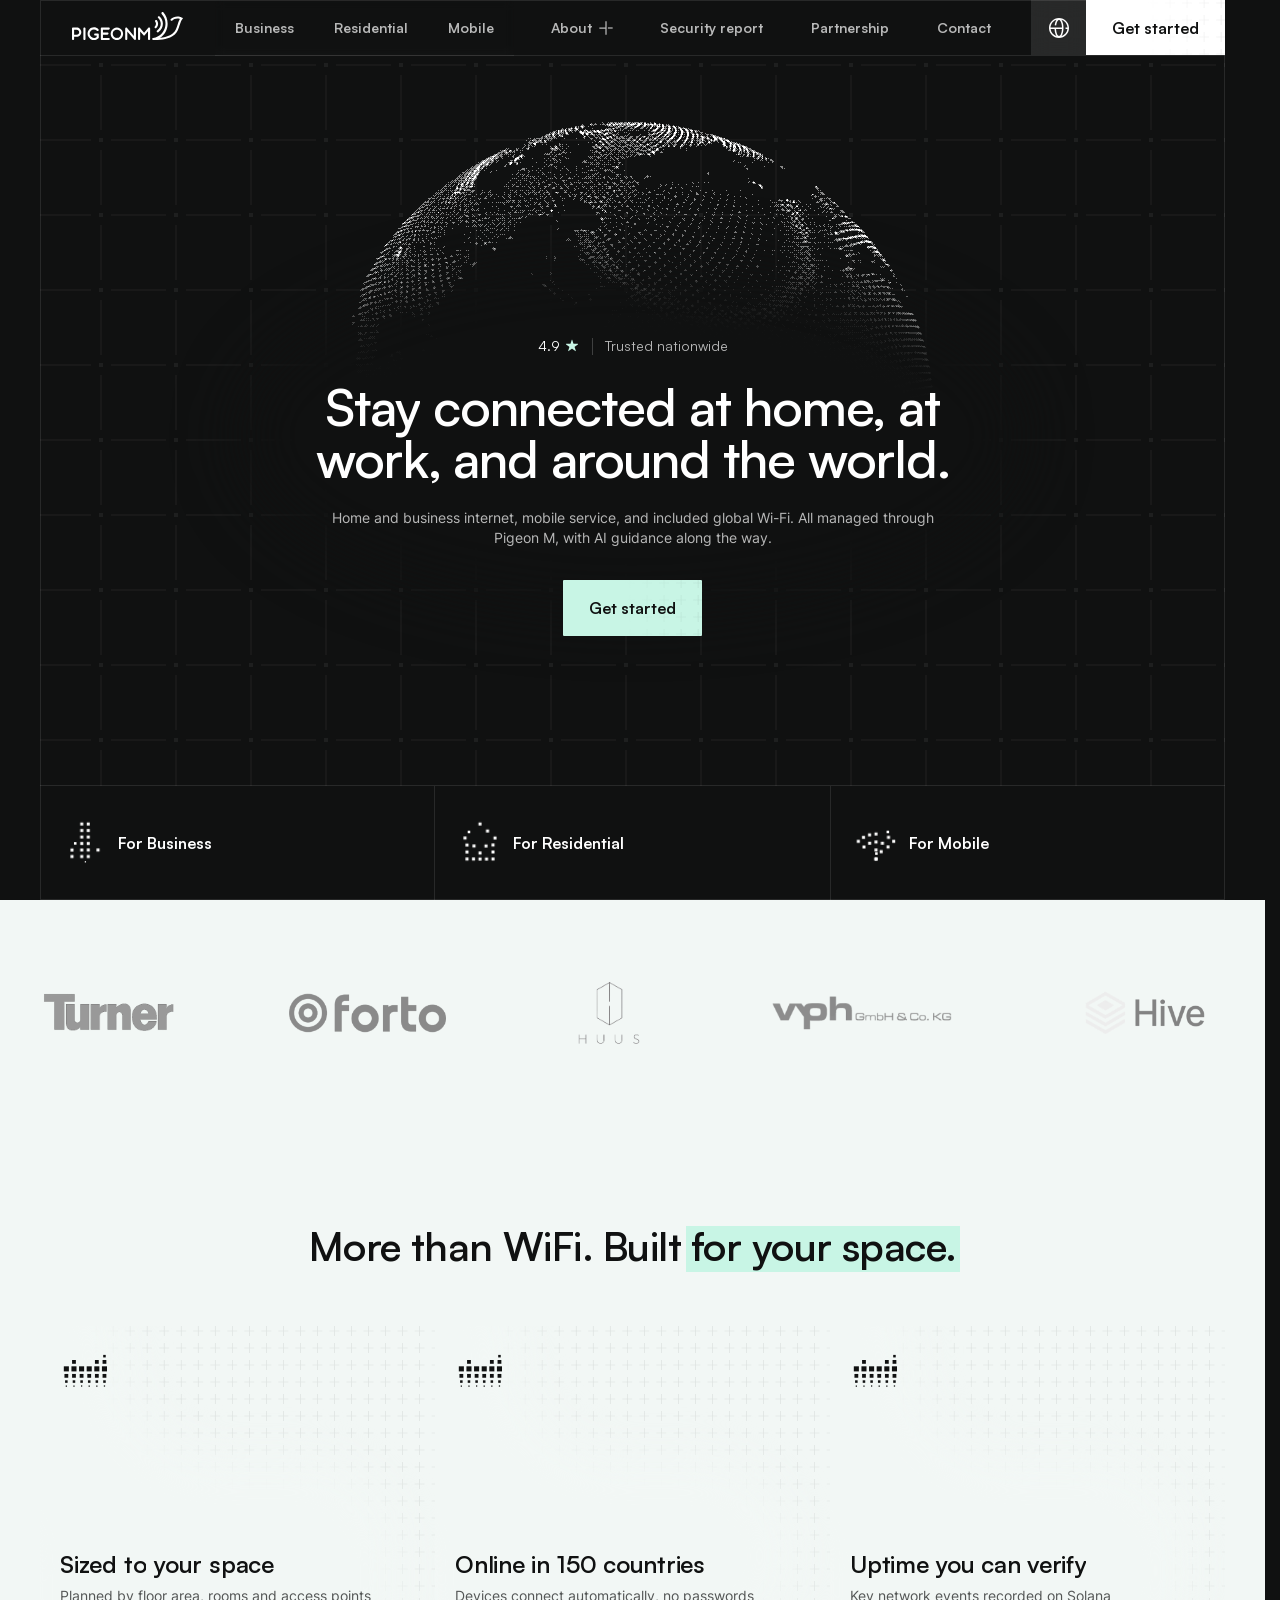
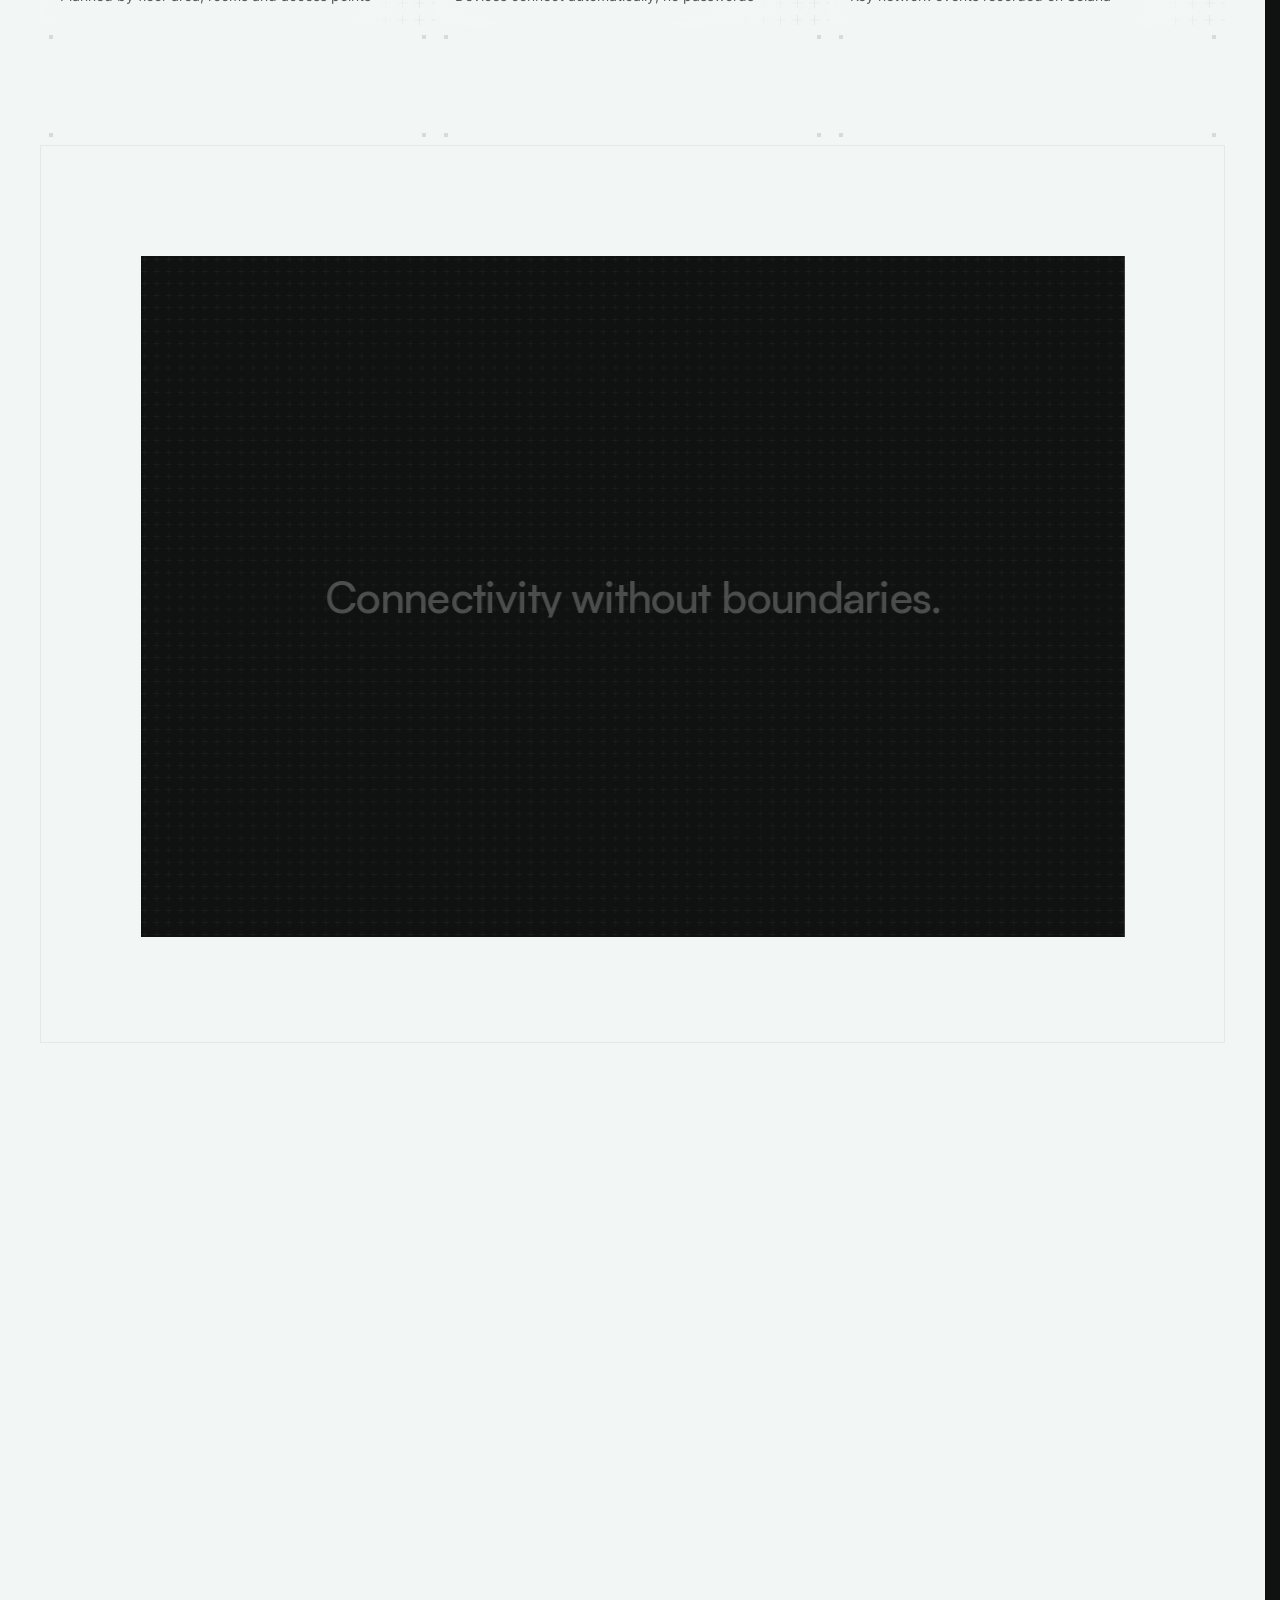
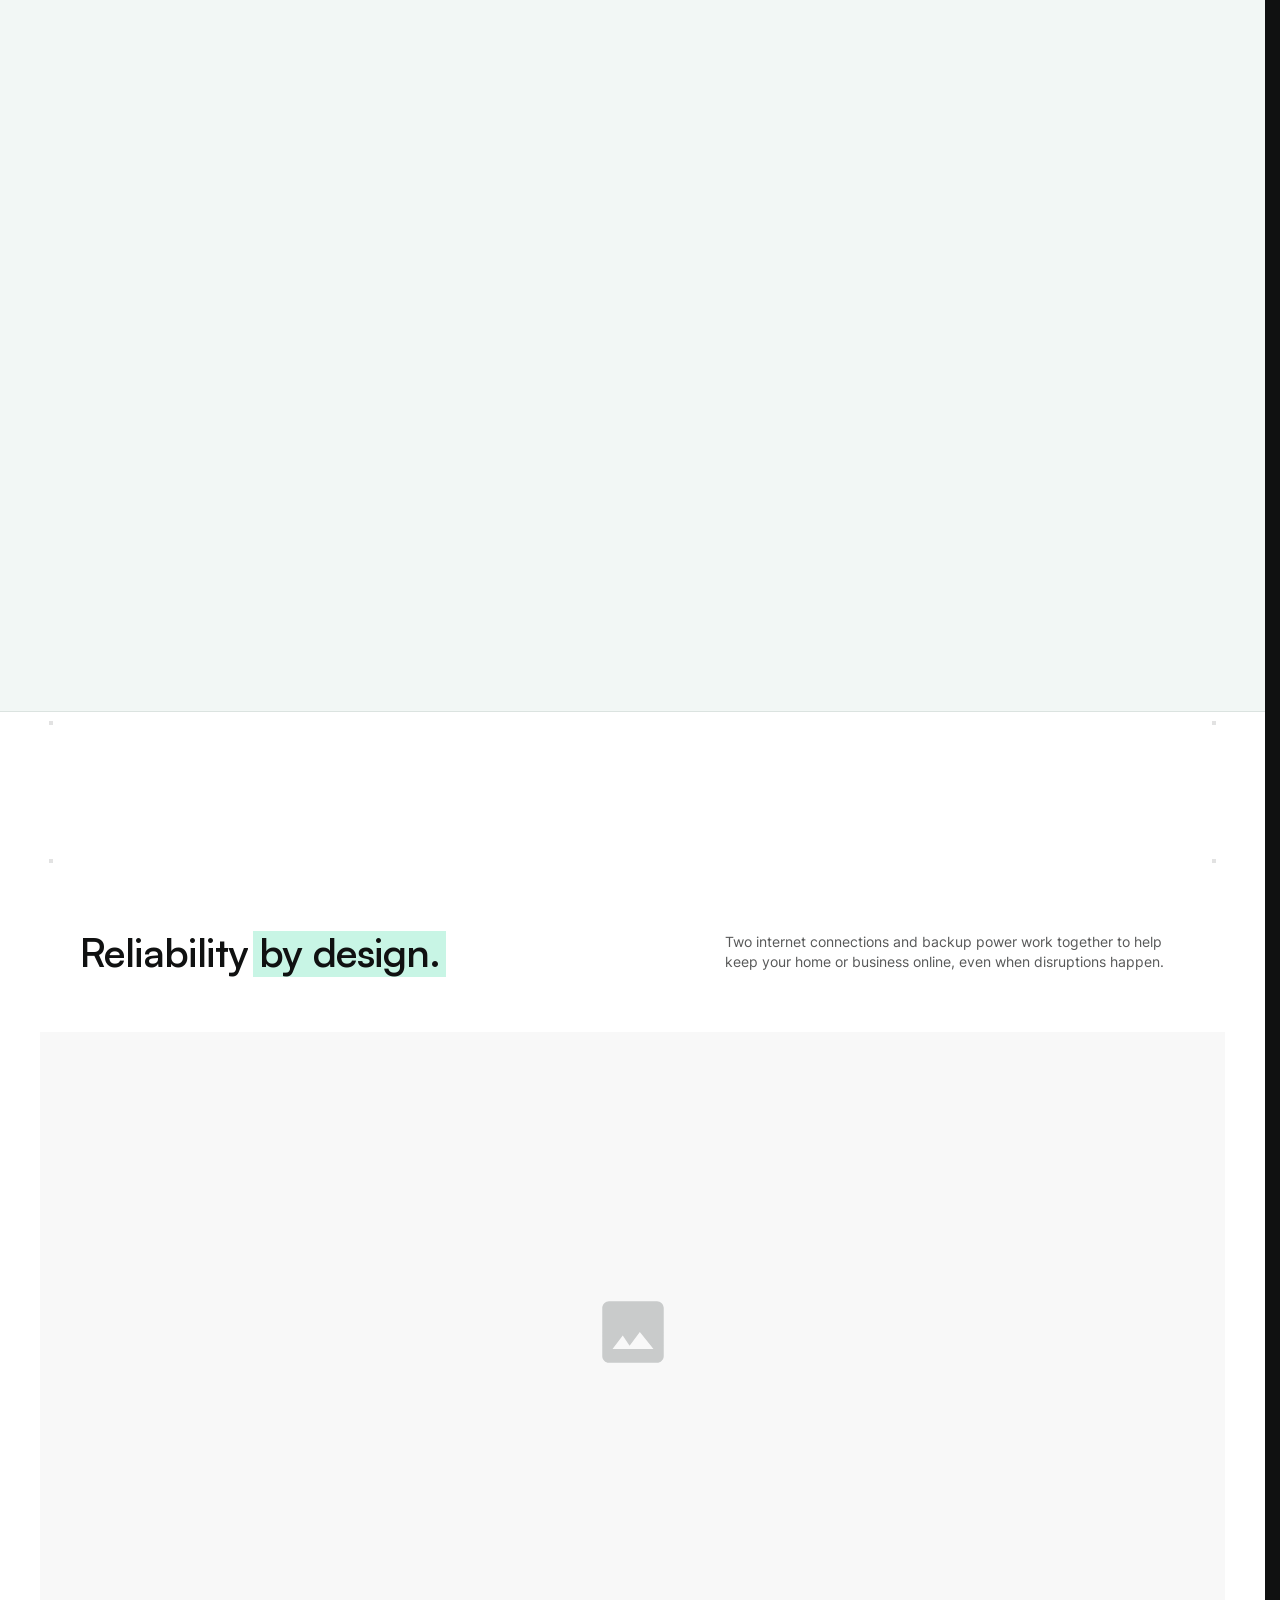
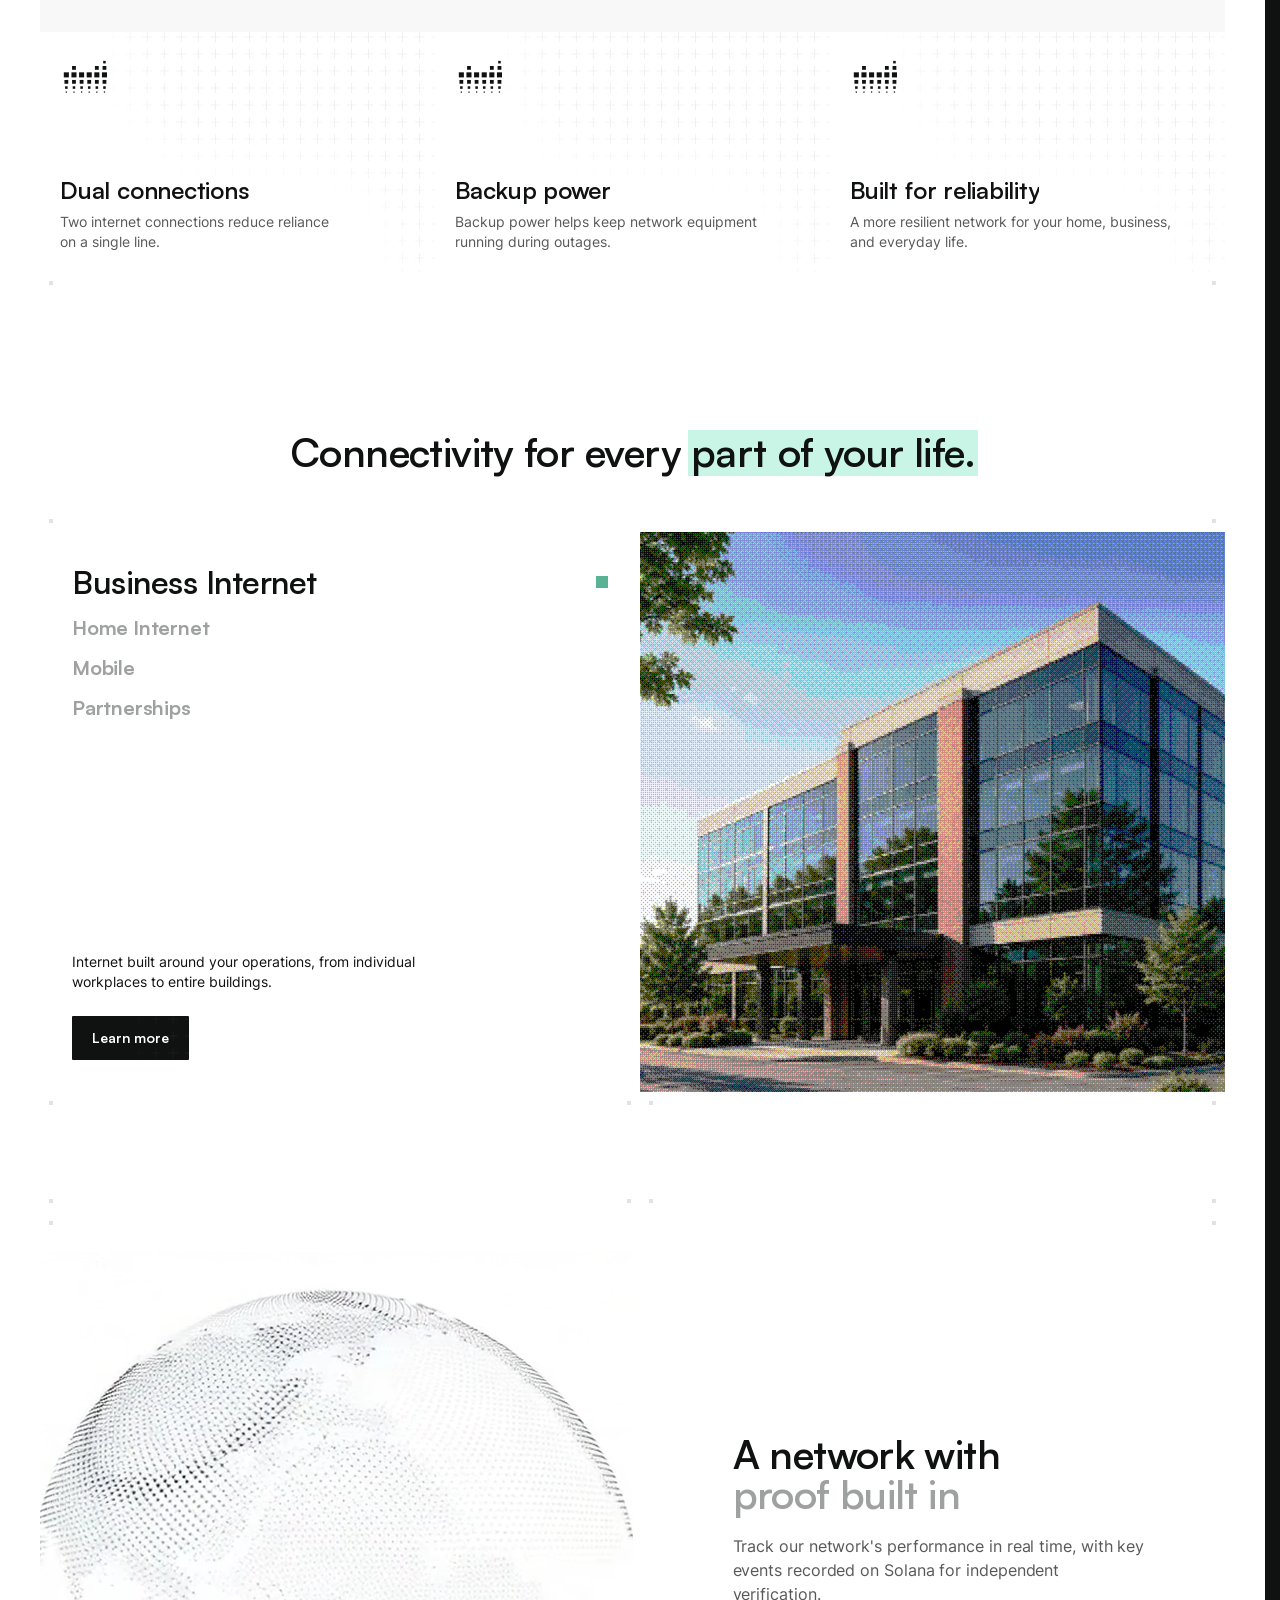
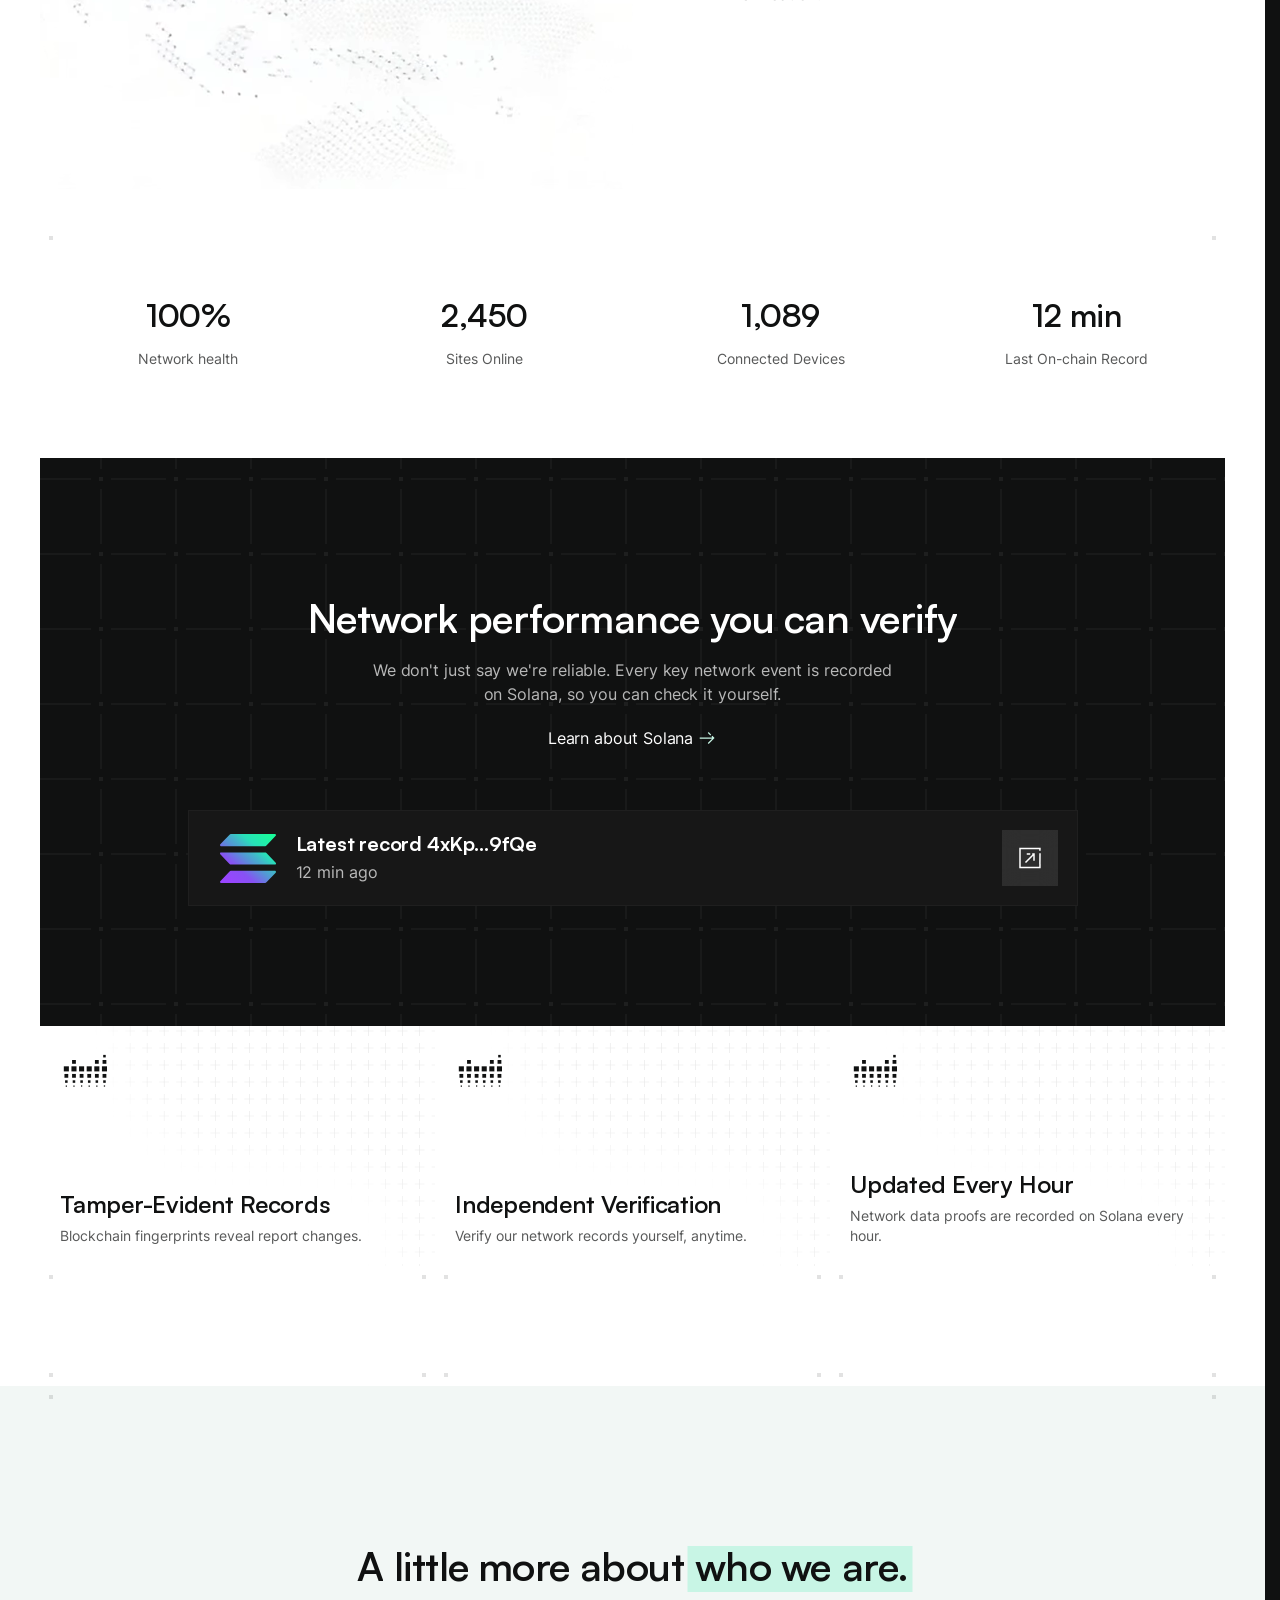
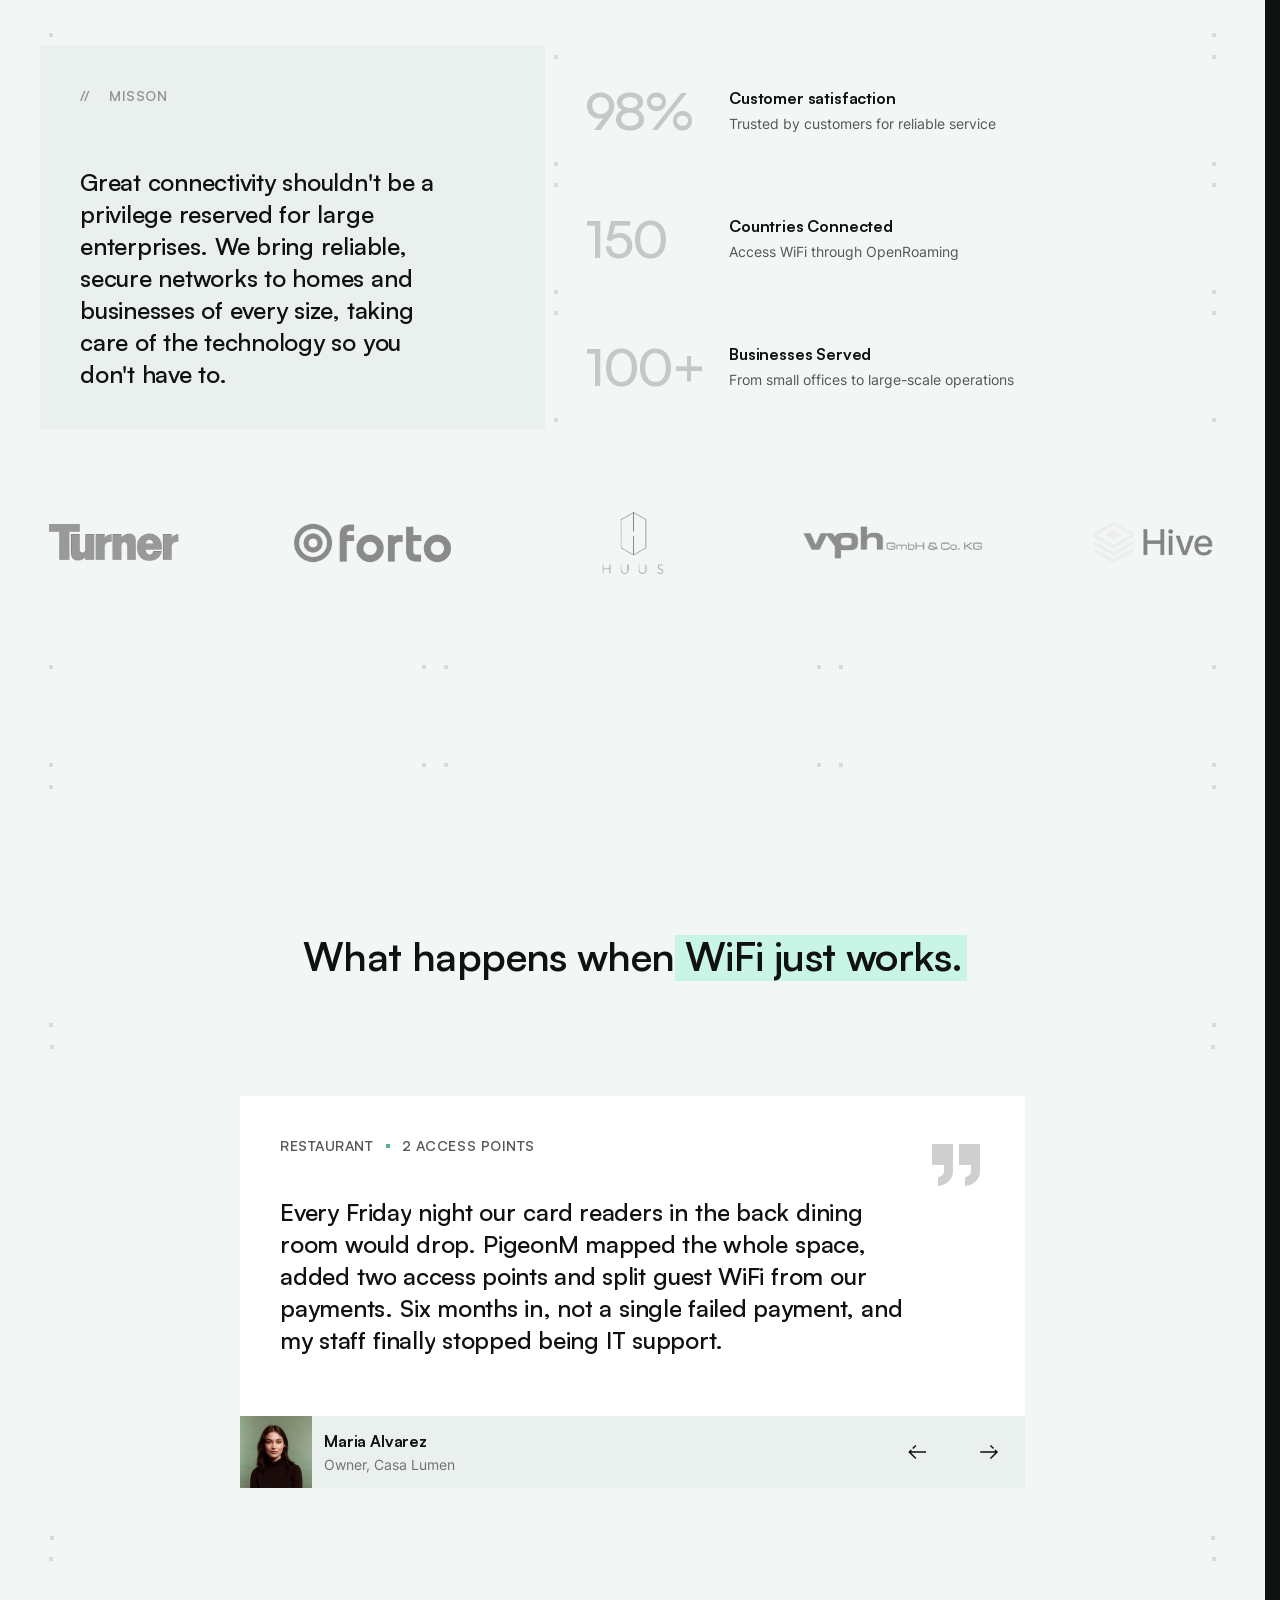
==== commit a379e11b: "After arriving from another page: sections come in on scroll, no jump to the top Safari may not repo" ====
--- a/index.html
+++ b/index.html
@@ -22,16 +22,15 @@
         top();
         addEventListener('pagereveal', top);
         addEventListener('DOMContentLoaded', top);
-        addEventListener('load', top);
       }
     } catch (e) {}
   </script>
   <!-- the loader's dark page from the very first paint -->
   <style>html, body { margin: 0; background: #101111; }</style>
   <script src="js/hero.js?v=d8c87324" defer></script>
-  <script src="js/sections.js?v=b0cf4c87" defer></script>
+  <script src="js/sections.js?v=bc07246f" defer></script>
   <script src="js/connectivity.js?v=be5ec147" defer></script>
-  <script src="js/dither.js?v=cad372d1" defer></script>
+  <script src="js/dither.js?v=79d2ff6c" defer></script>
   <script src="js/connect.js?v=bdda05f8" defer></script>
   <script src="js/testimonials.js?v=256f5515" defer></script>
   <script src="js/faq.js?v=5b57e563" defer></script>
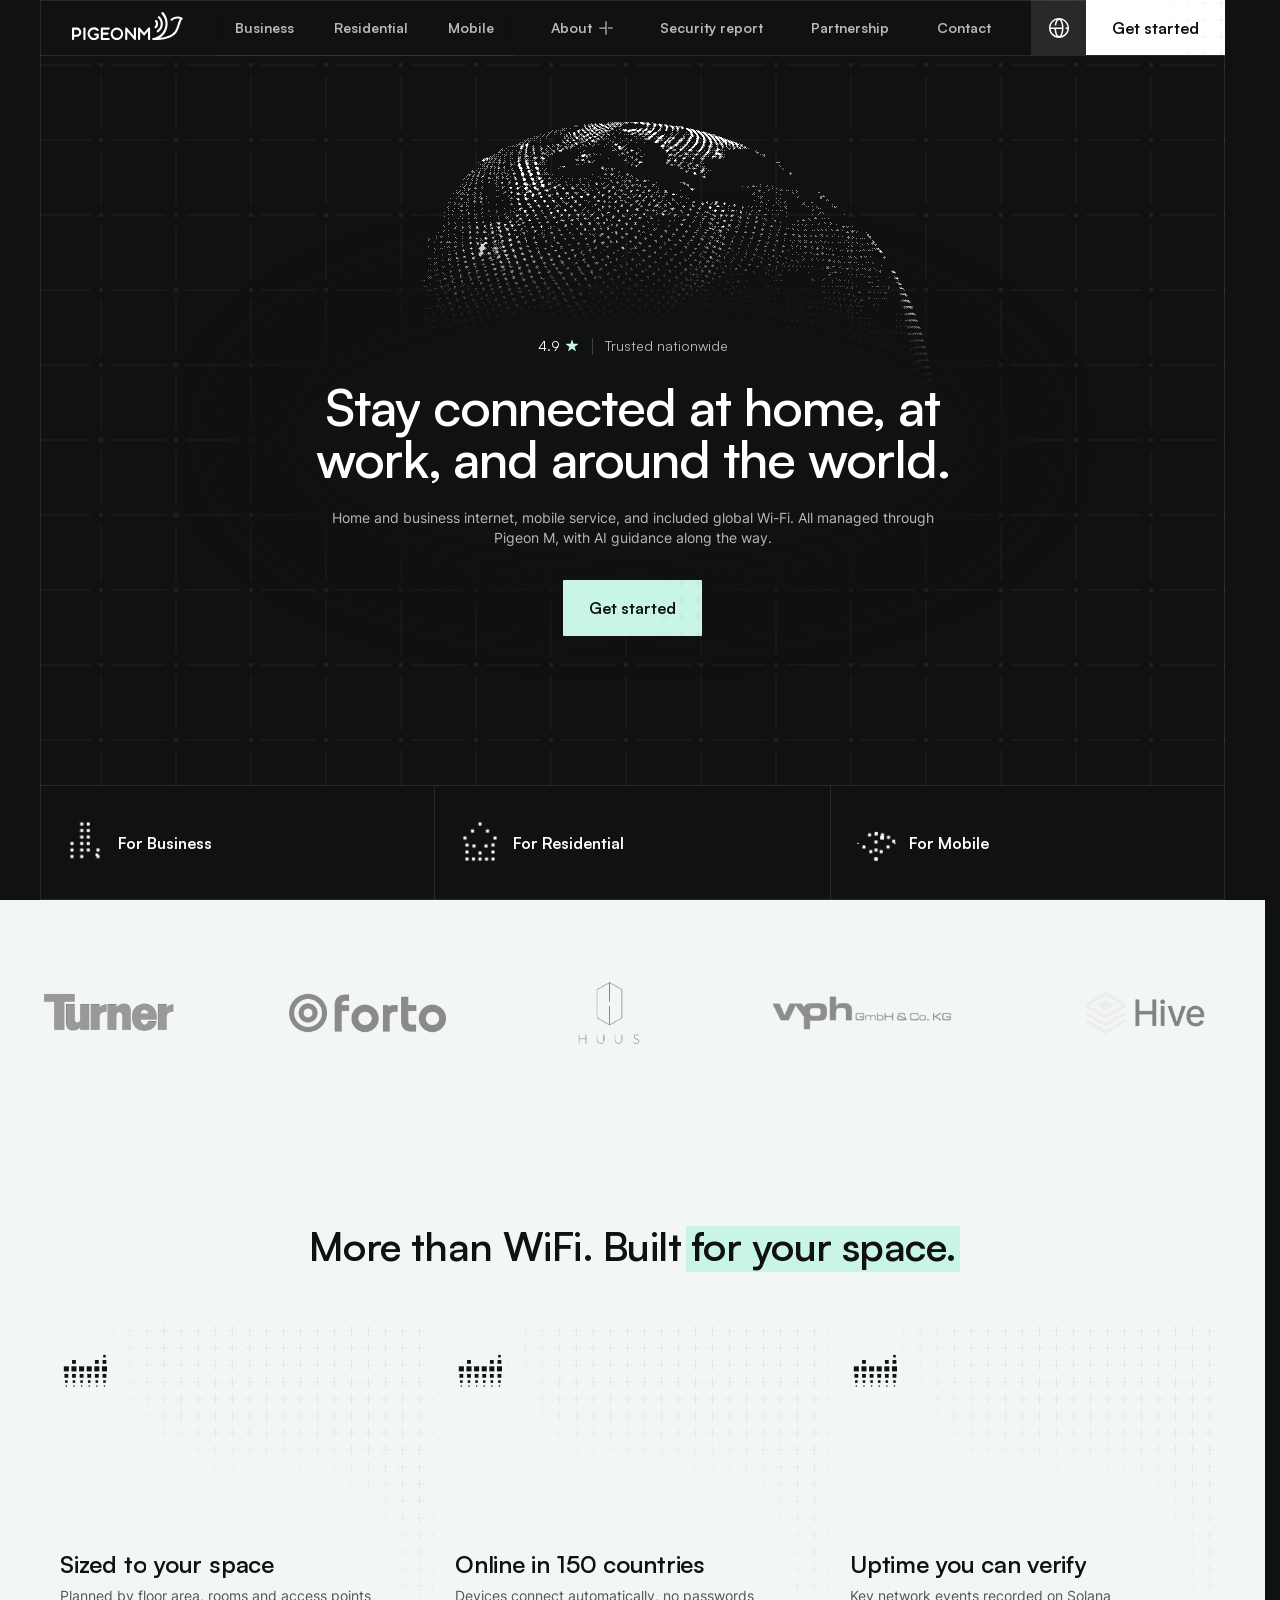
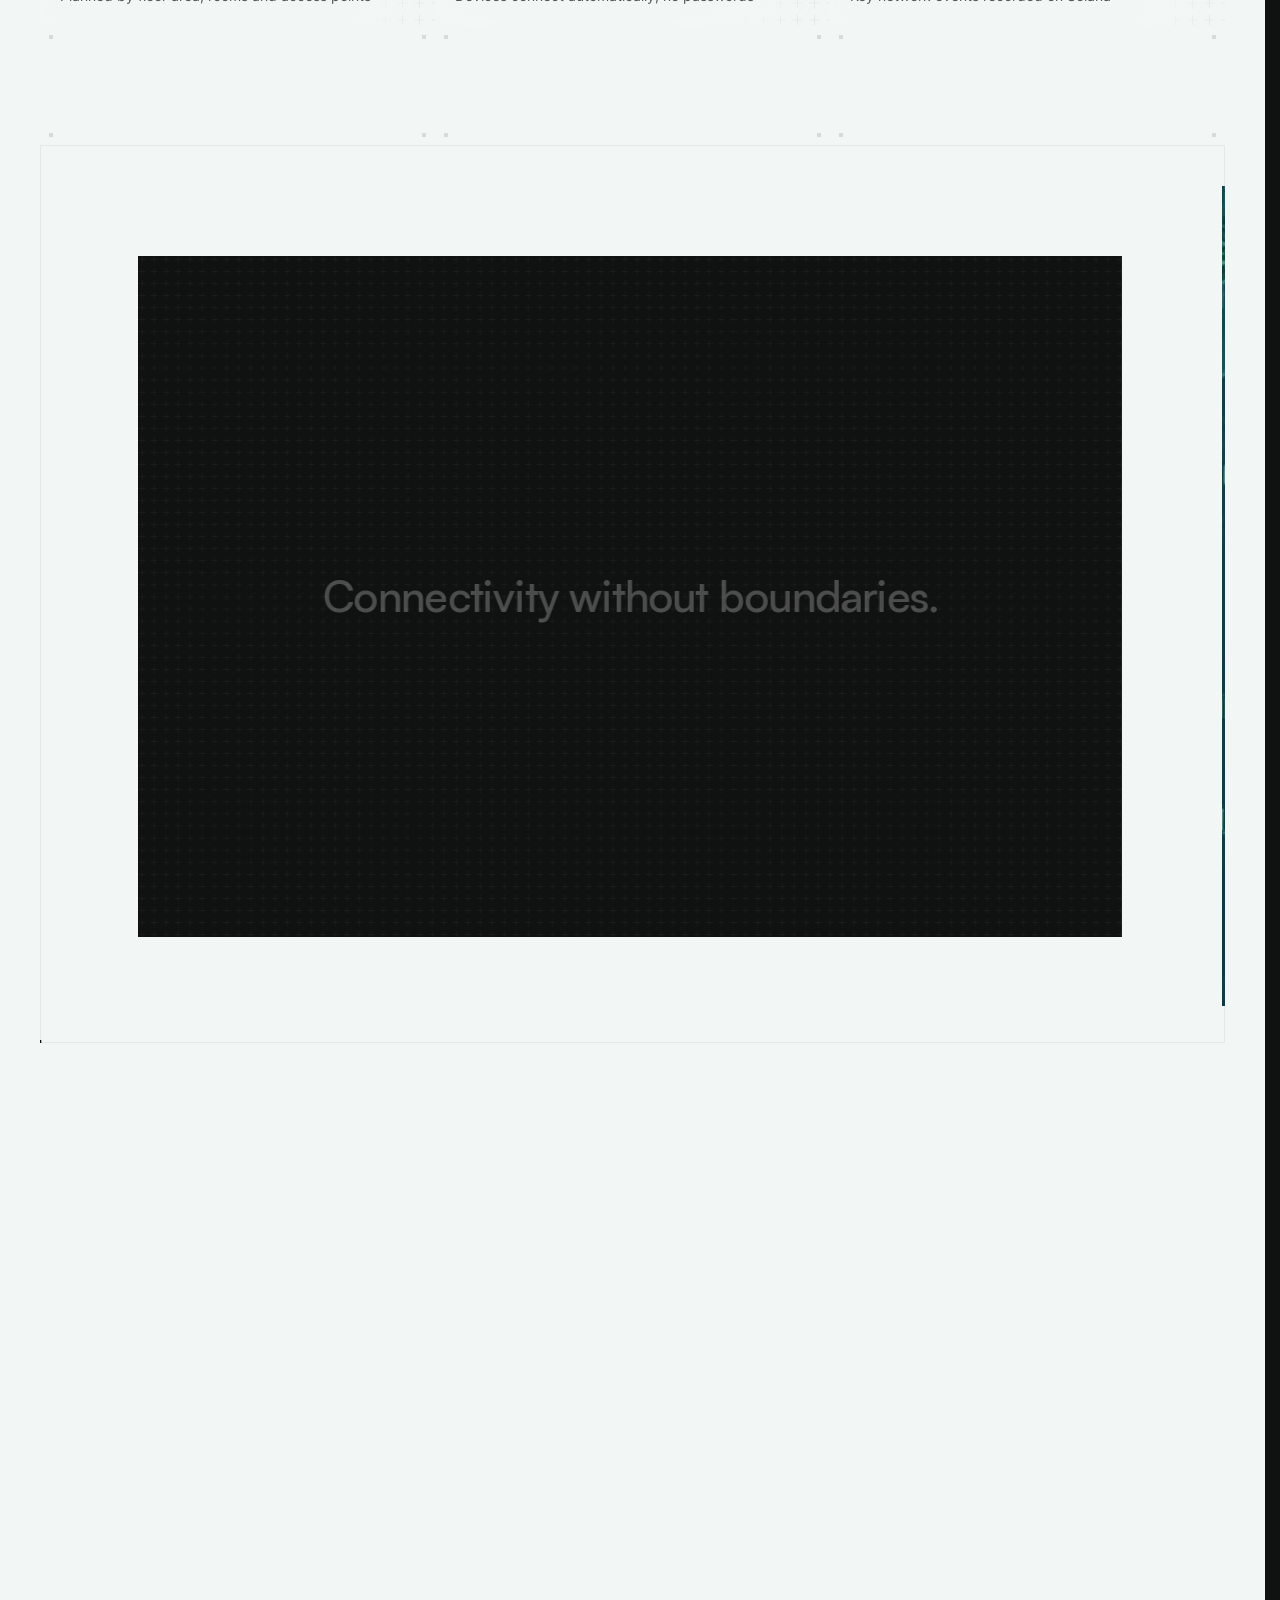
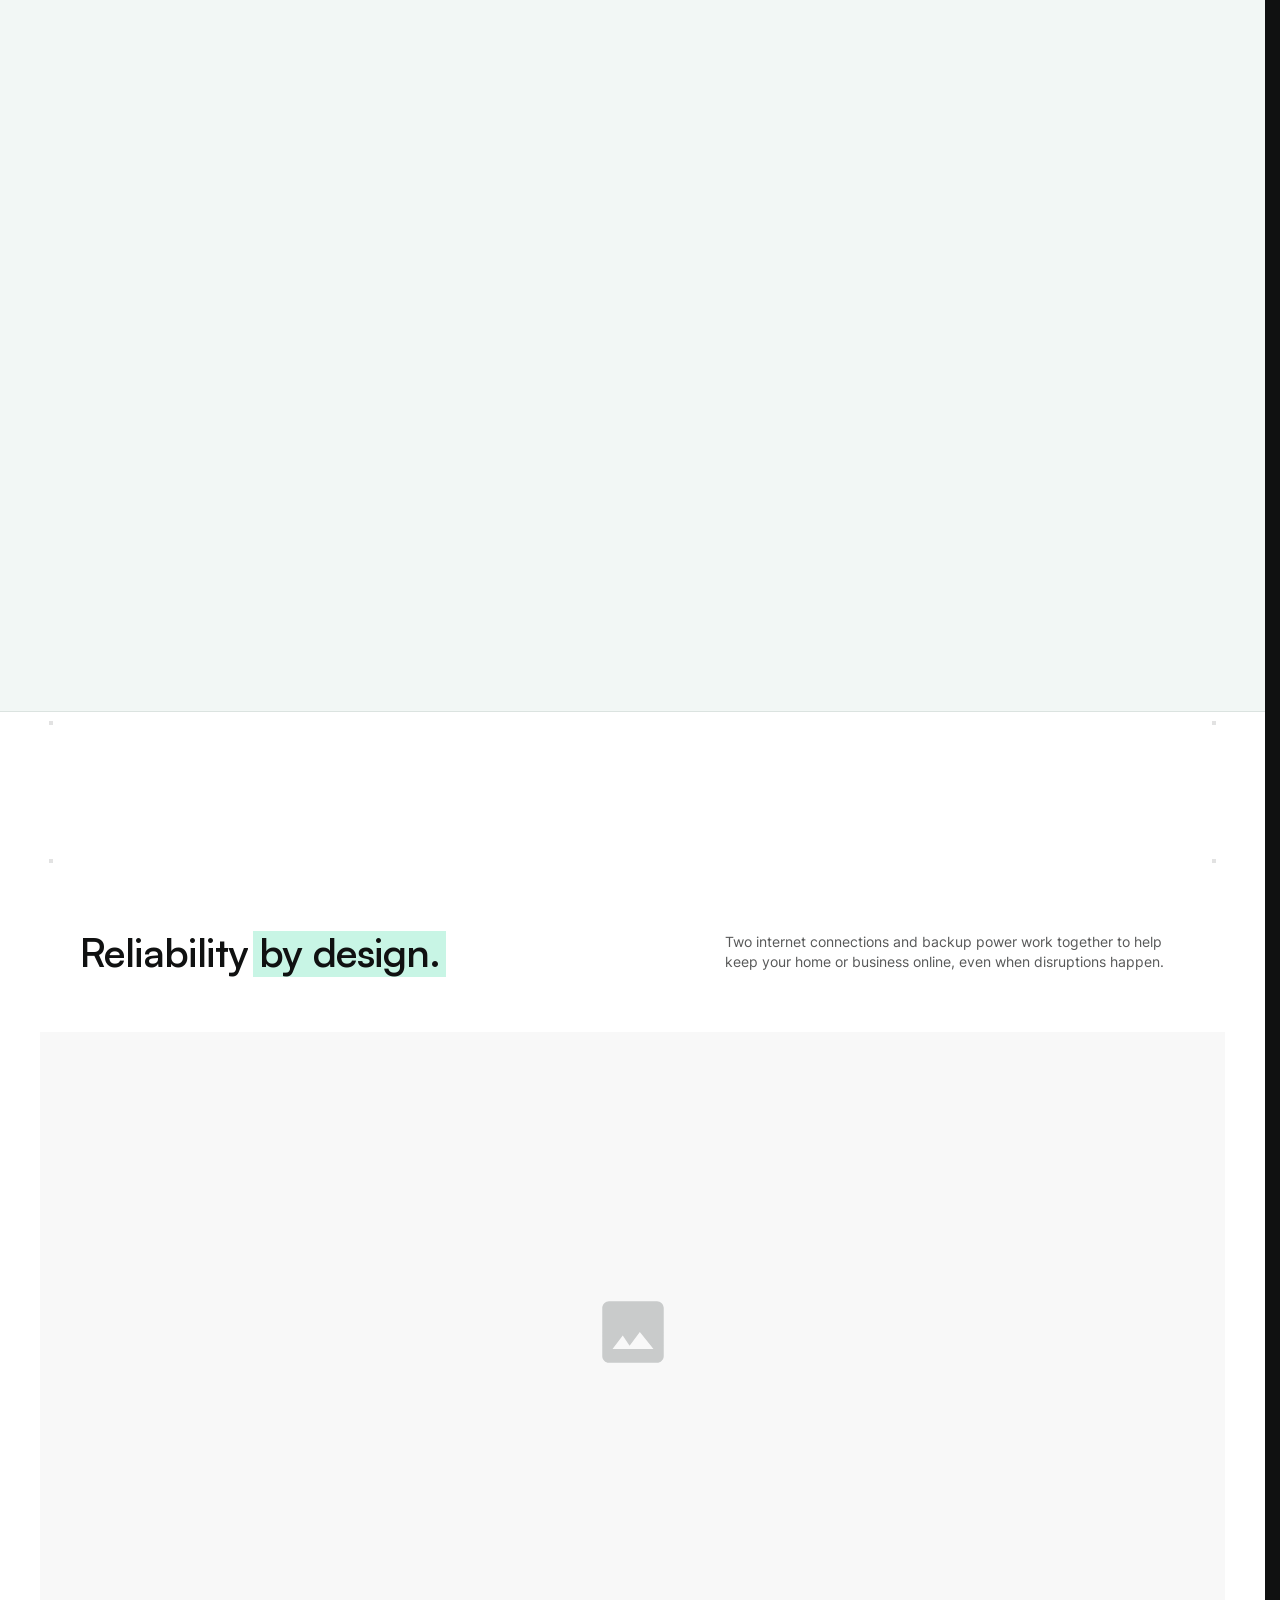
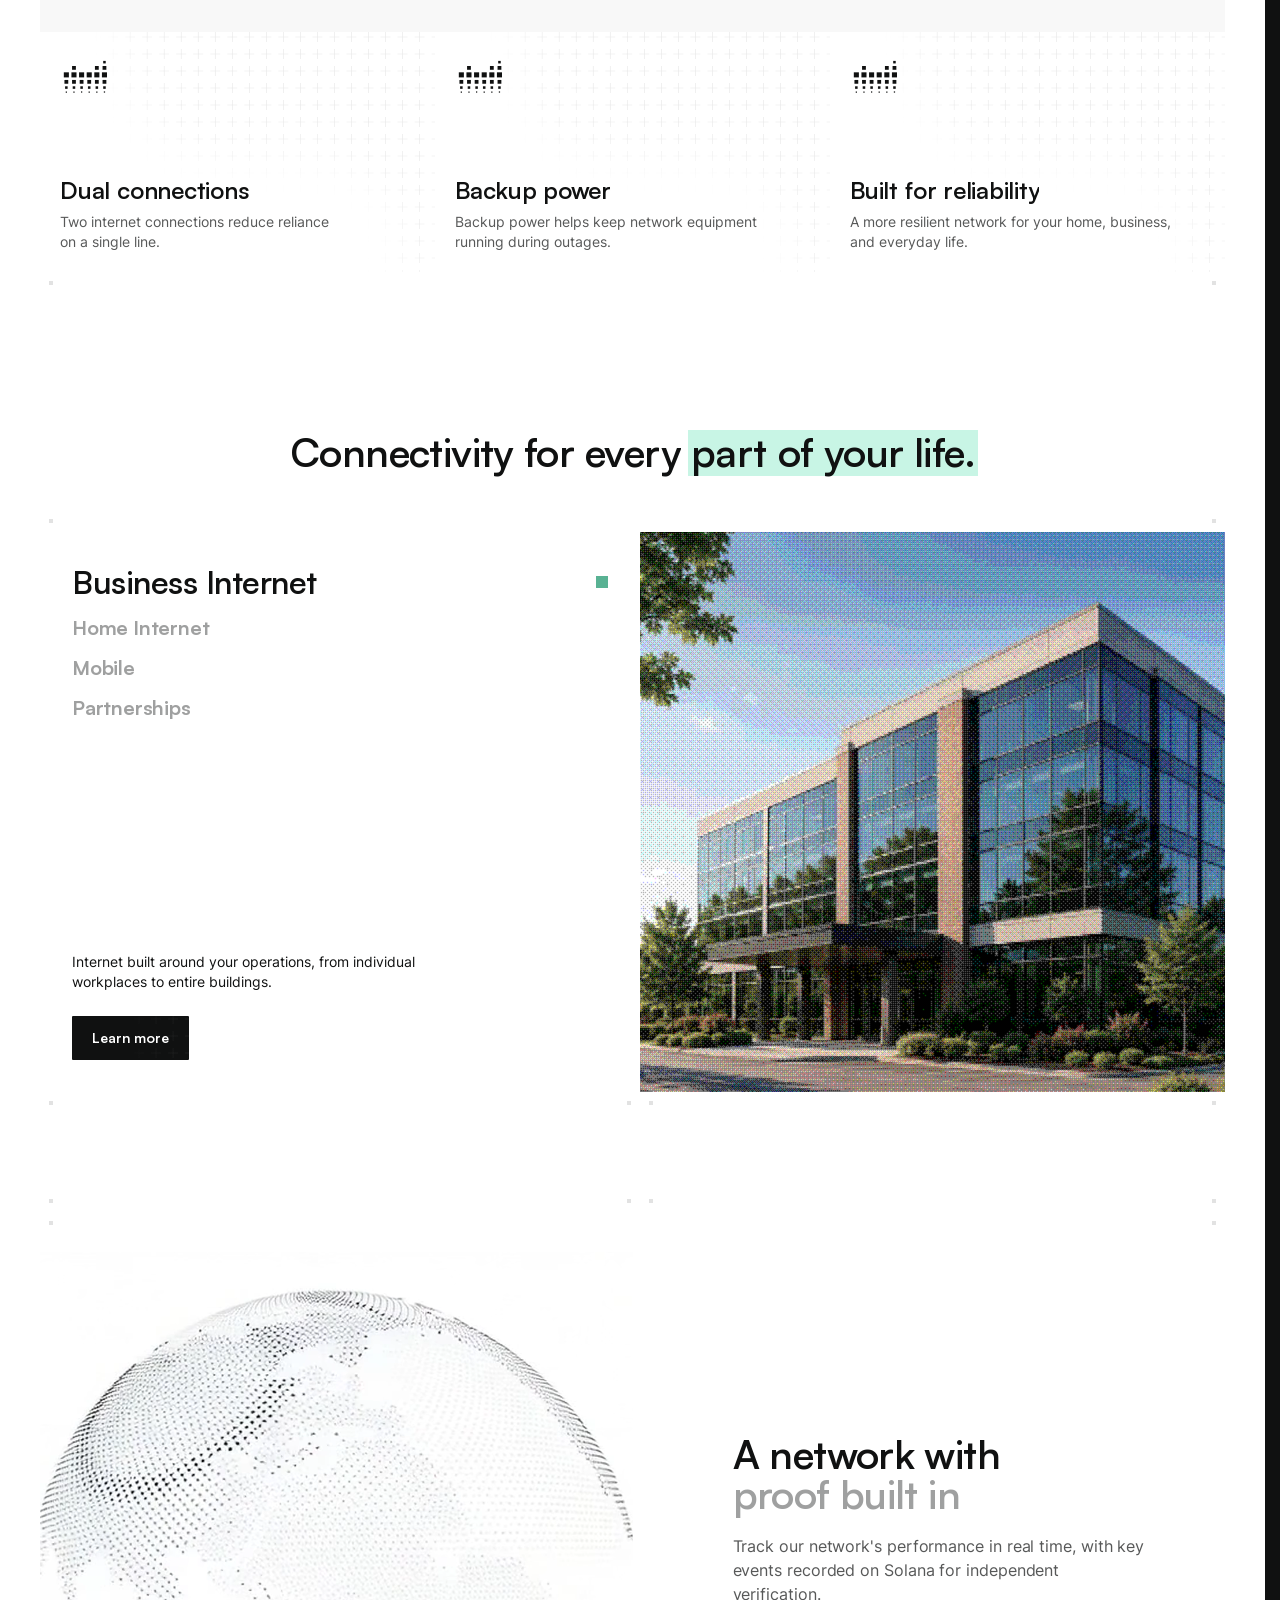
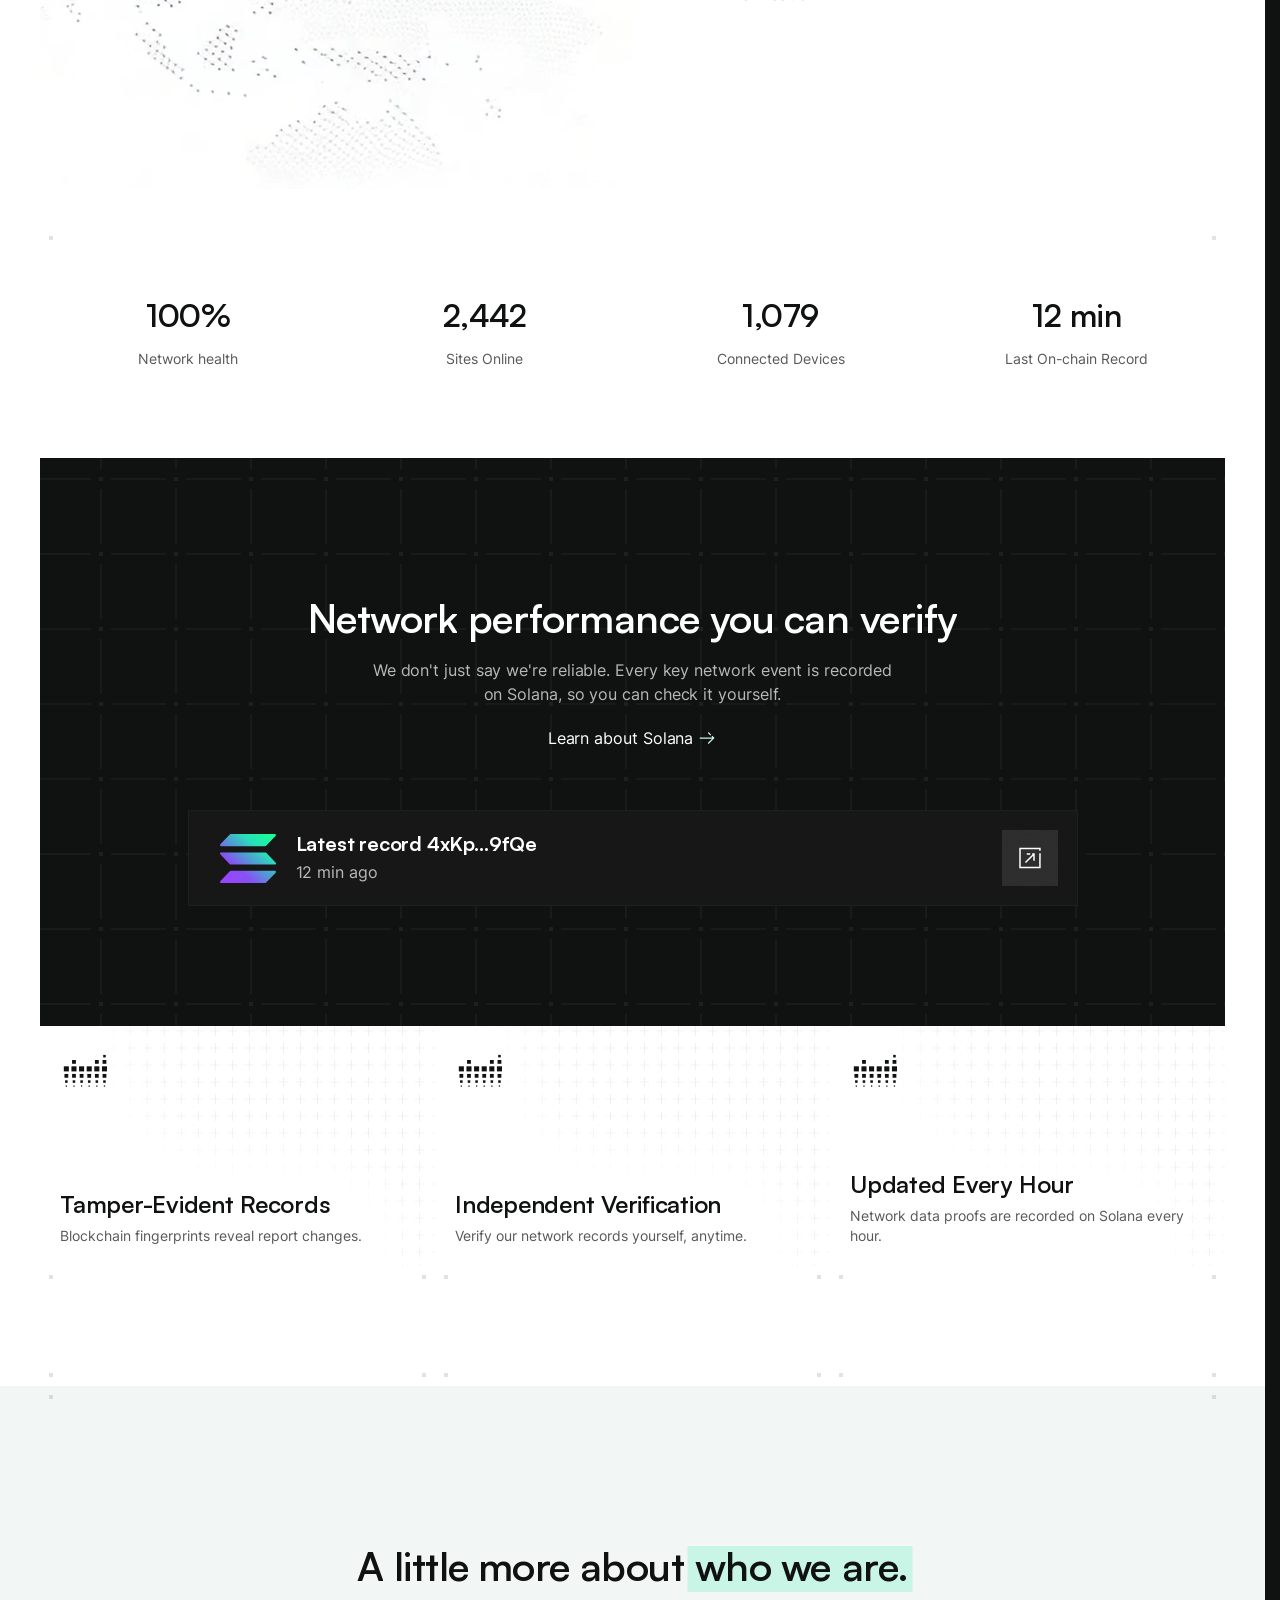
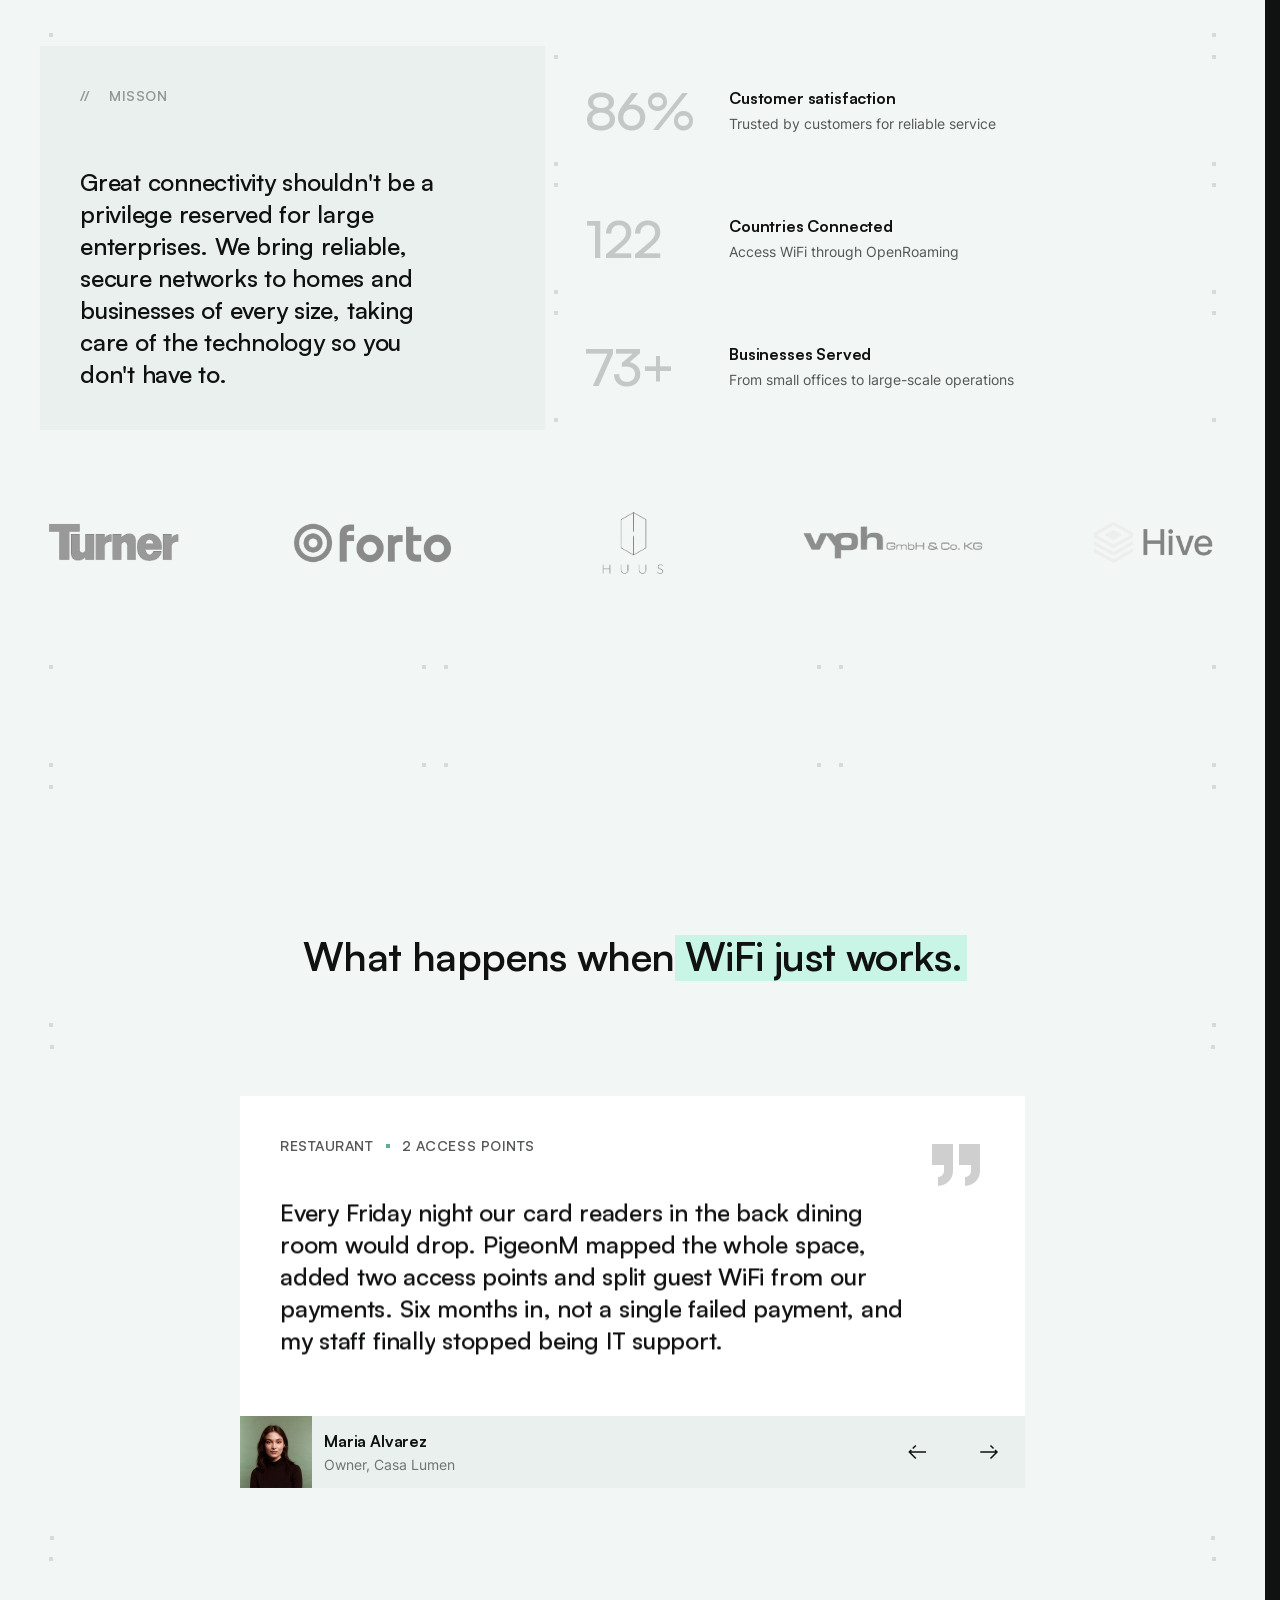
==== commit 223c9431: "Connectivity title: room for the descenders The title is painted by its background clipped to the te" ====
--- a/index.html
+++ b/index.html
@@ -37,7 +37,7 @@
   <script src="js/plus-grid.js?v=1c6efb88" defer></script>
   <script src="js/grid.js?v=de0c2bf2" defer></script>
   <link rel="stylesheet" href="css/hero.css?v=f1444ae8">
-  <link rel="stylesheet" href="css/sections.css?v=01cfec4d">
+  <link rel="stylesheet" href="css/sections.css?v=68cc0d76">
 </head>
 <body>
 <!-- the line that sweeps across the screen from page to page -->
--- a/css/sections.css
+++ b/css/sections.css
@@ -378,6 +378,9 @@
   scale: var(--title-scale, 1);
   text-align: center;
   white-space: nowrap;
+  /* the text is painted by its background (below), which only reaches the box's edges: room for
+     the descenders (g, y, p) above and below alike, so it stays centred */
+  padding: 0.16em 0;
   /* white sweeps across the dim title as --fill goes 0 → 1 */
   --fill-at: calc(var(--fill, 1) * 110% - 5%);
   background: linear-gradient(90deg, var(--c-white) calc(var(--fill-at) - 4%), rgba(255, 255, 255, 0.25) calc(var(--fill-at) + 4%));
